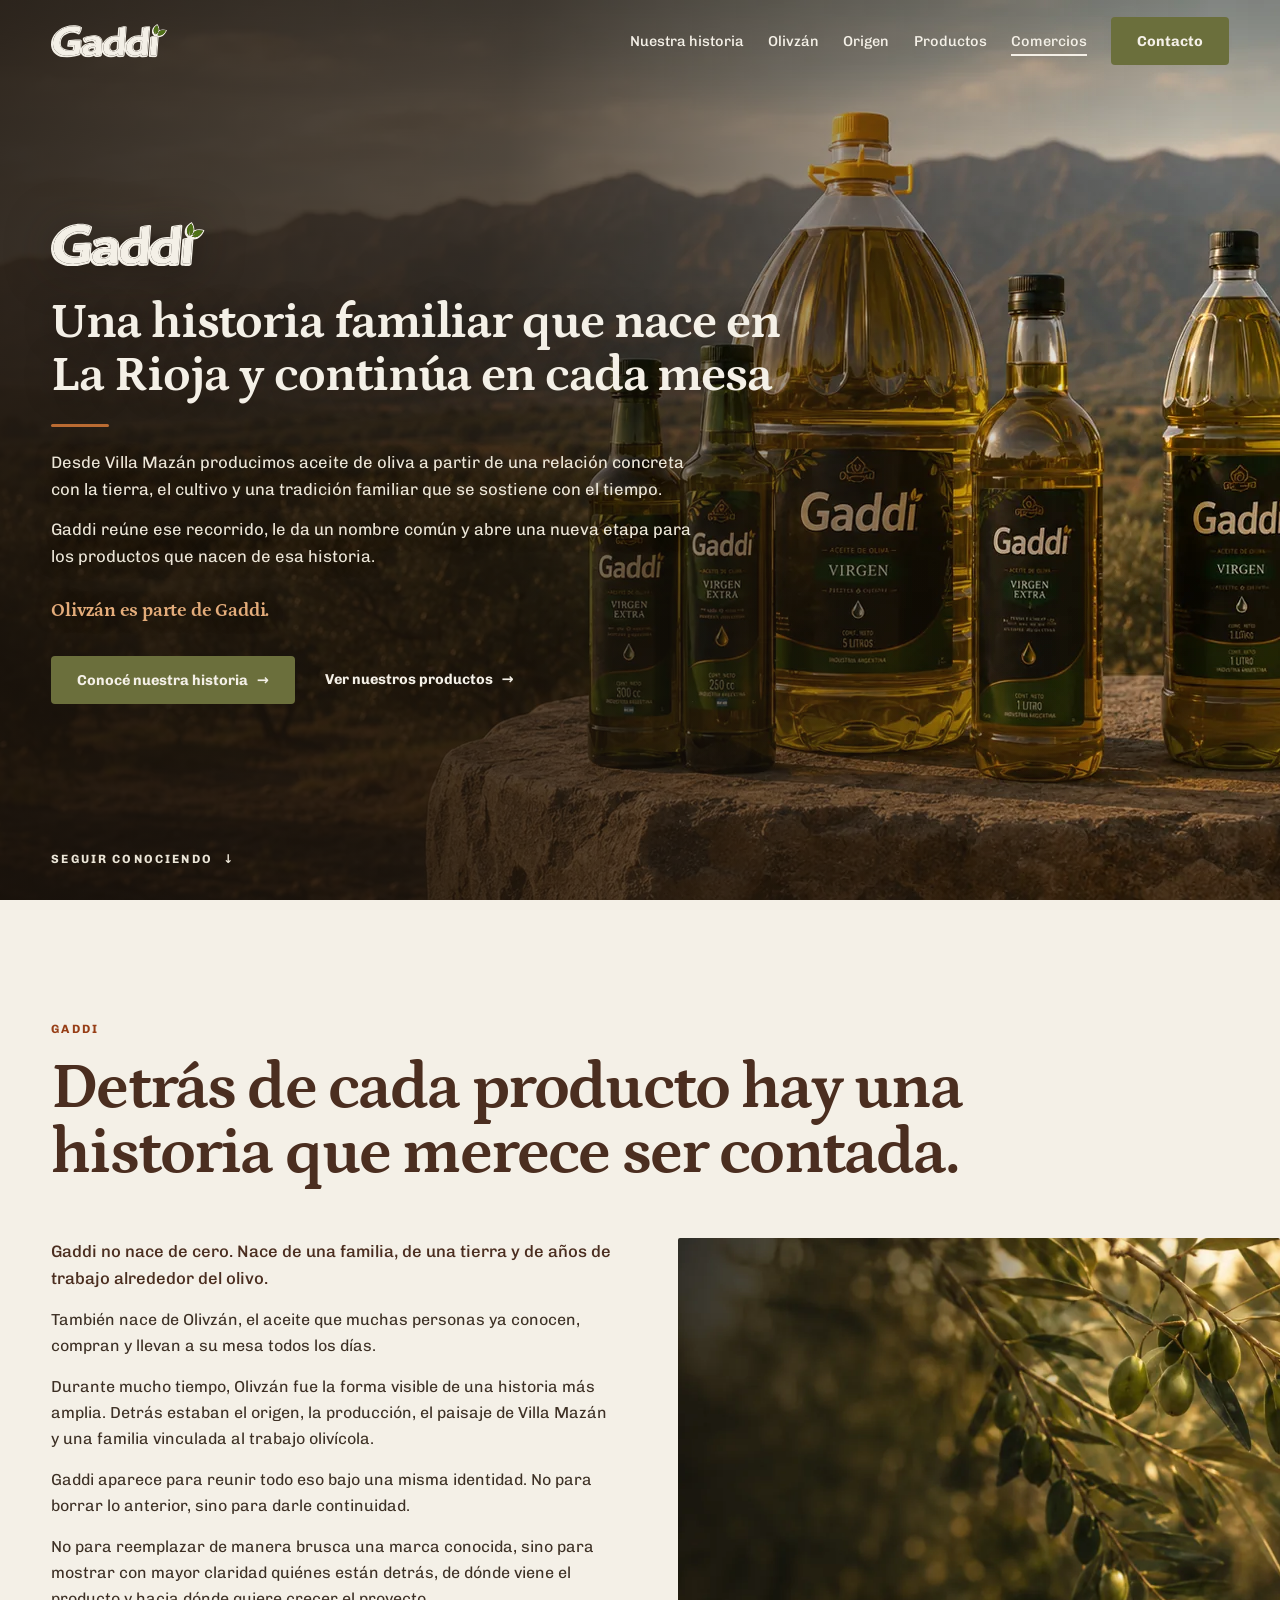
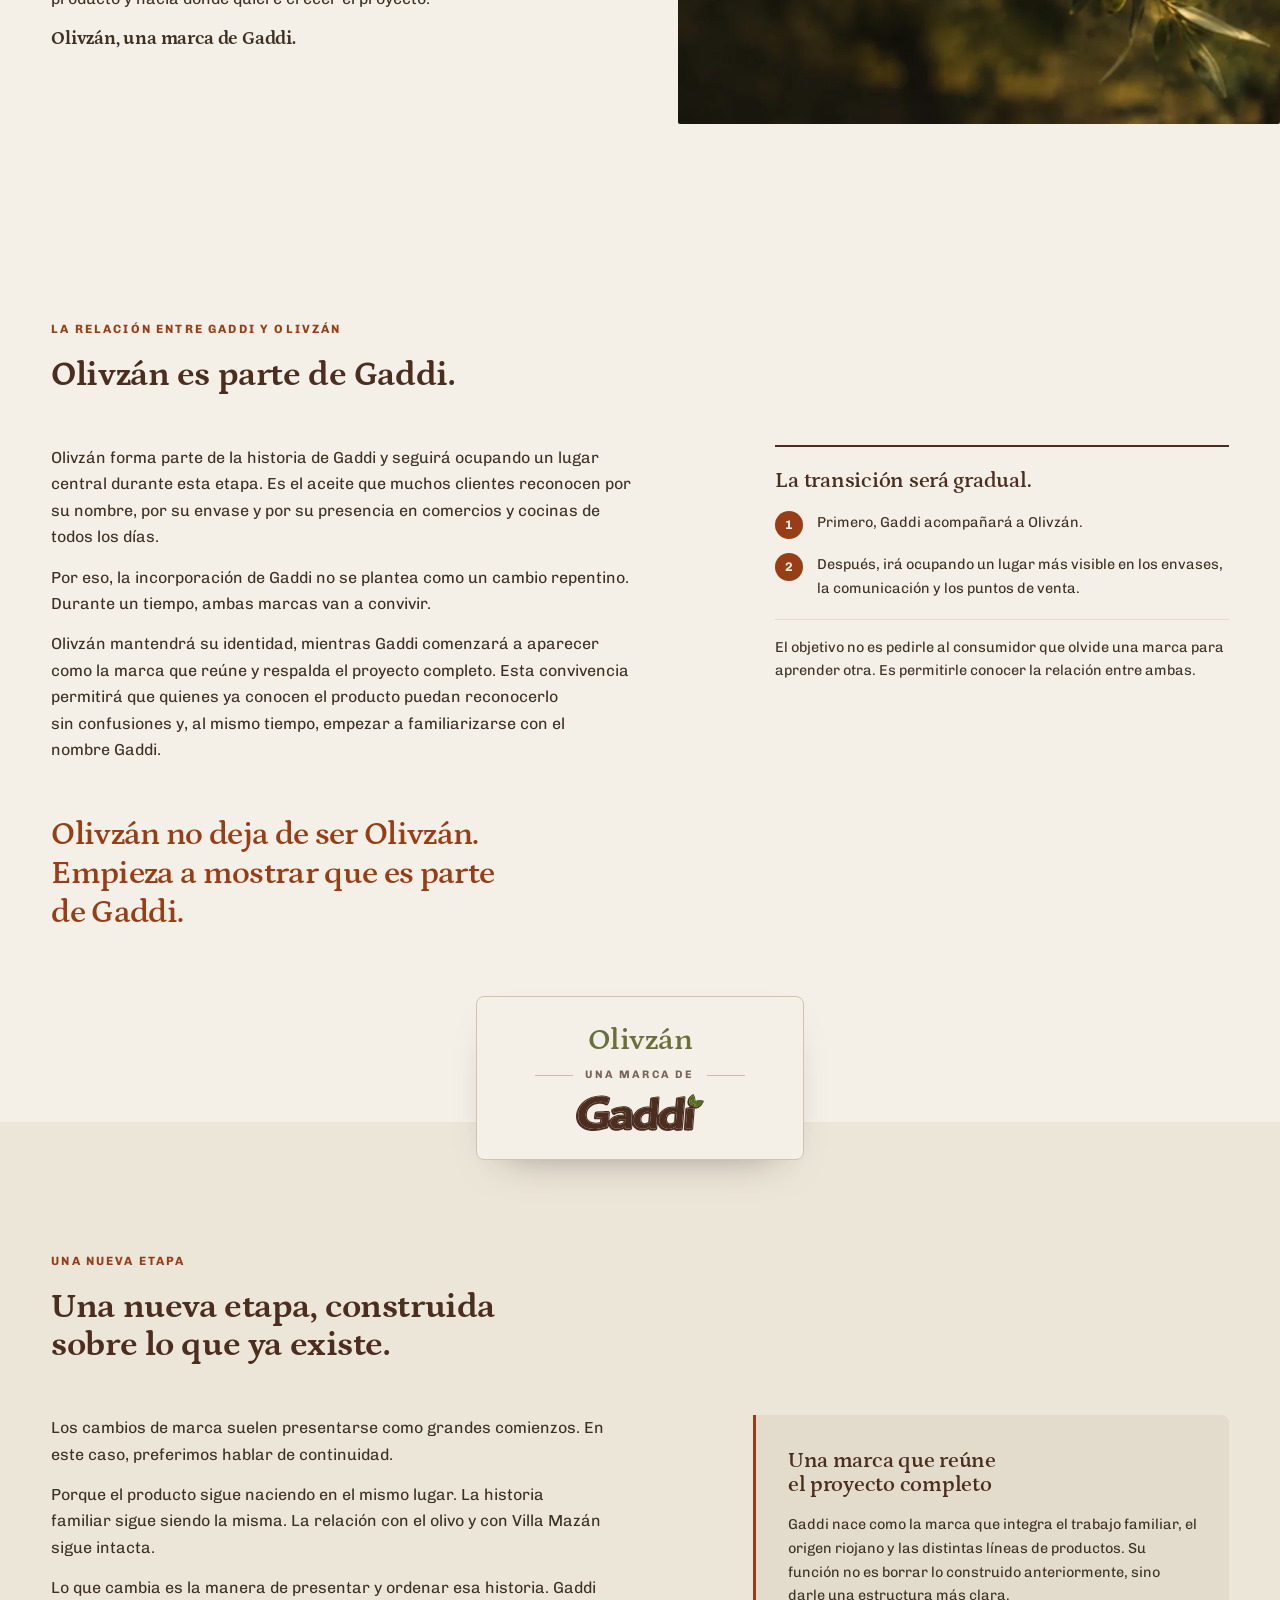
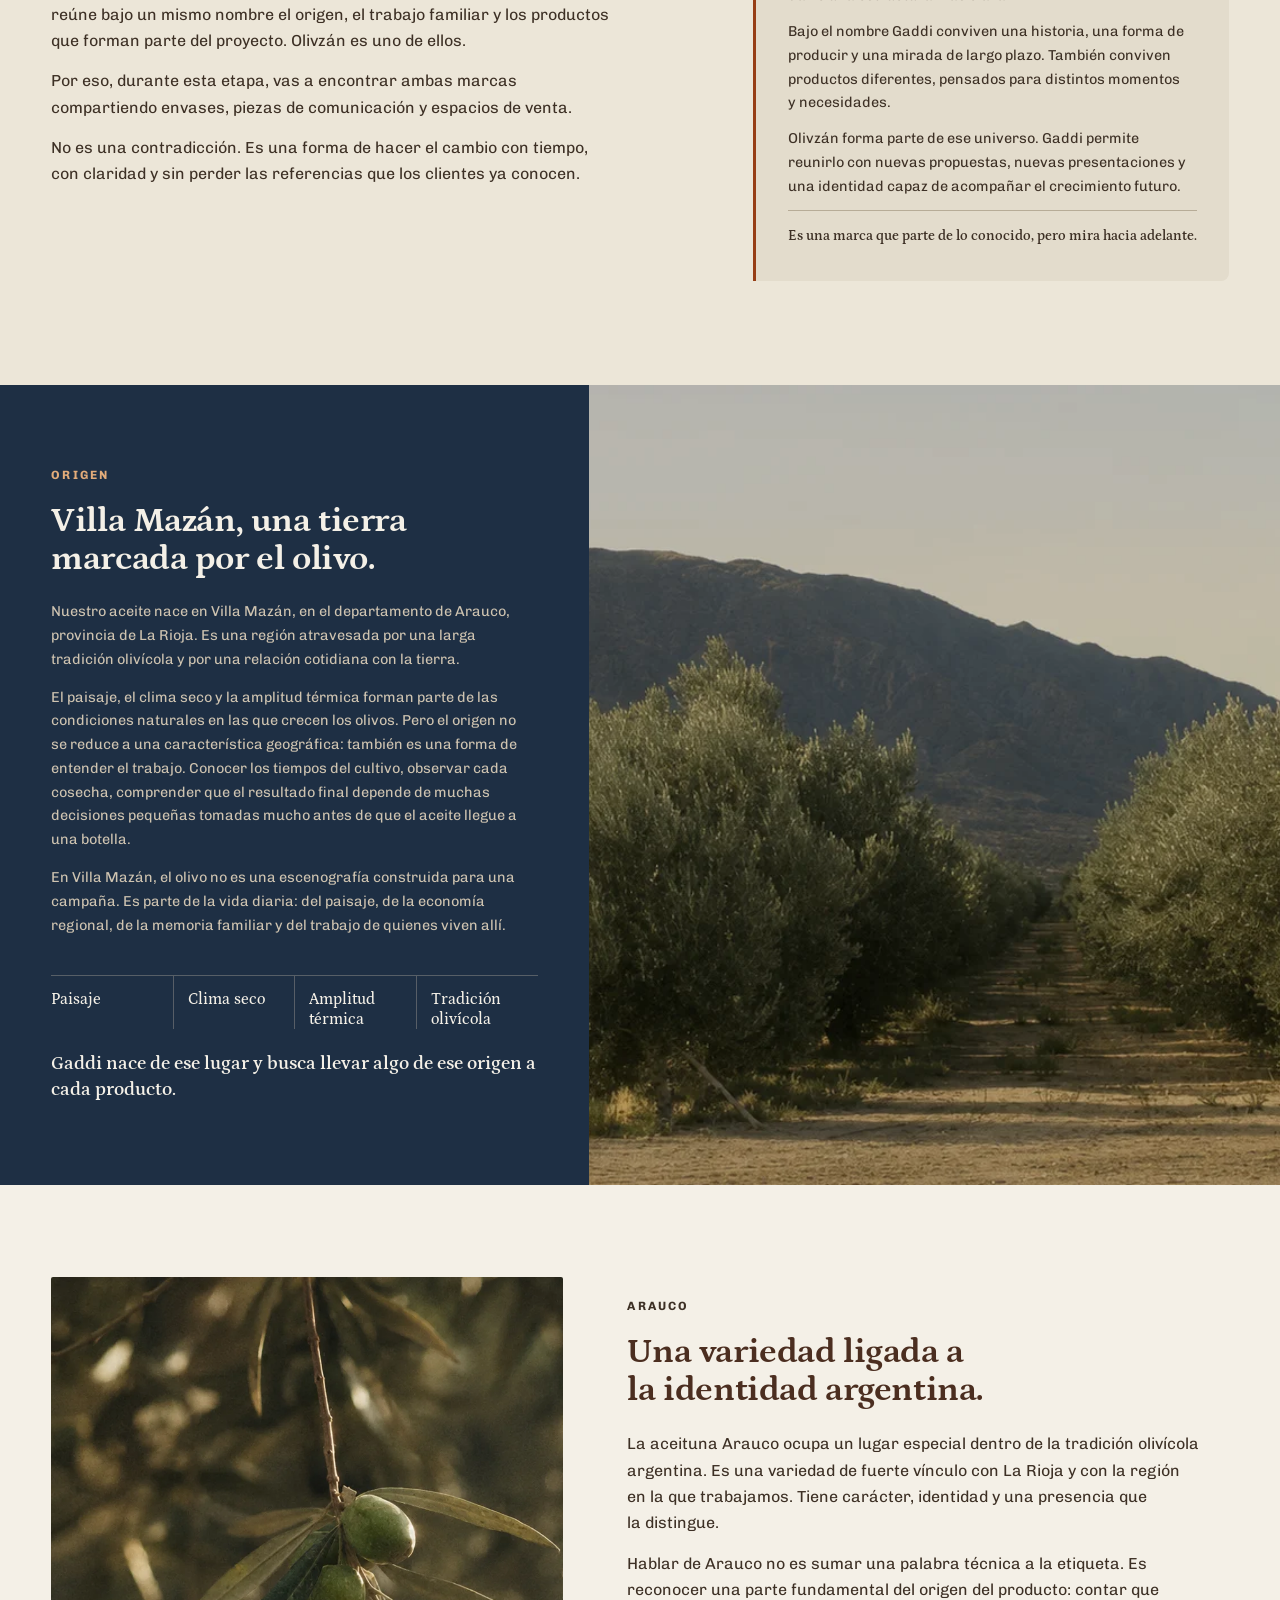
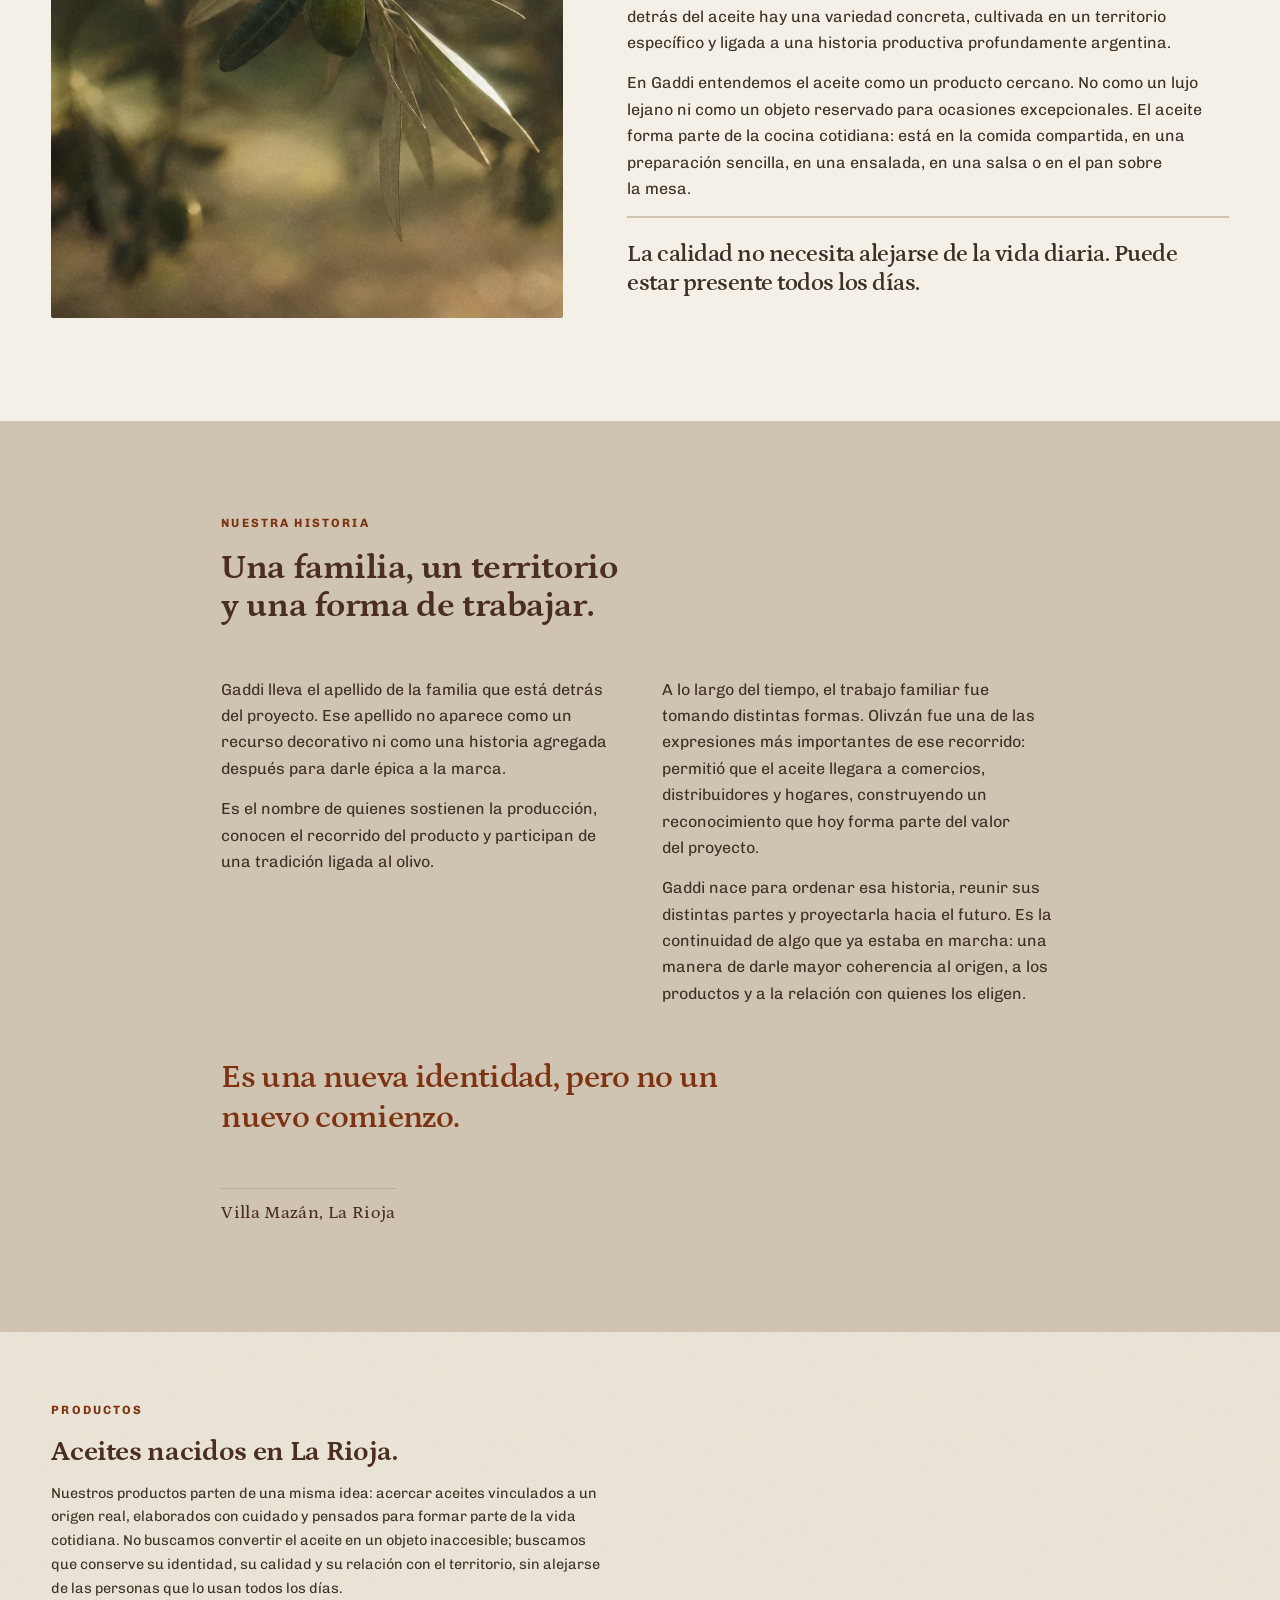
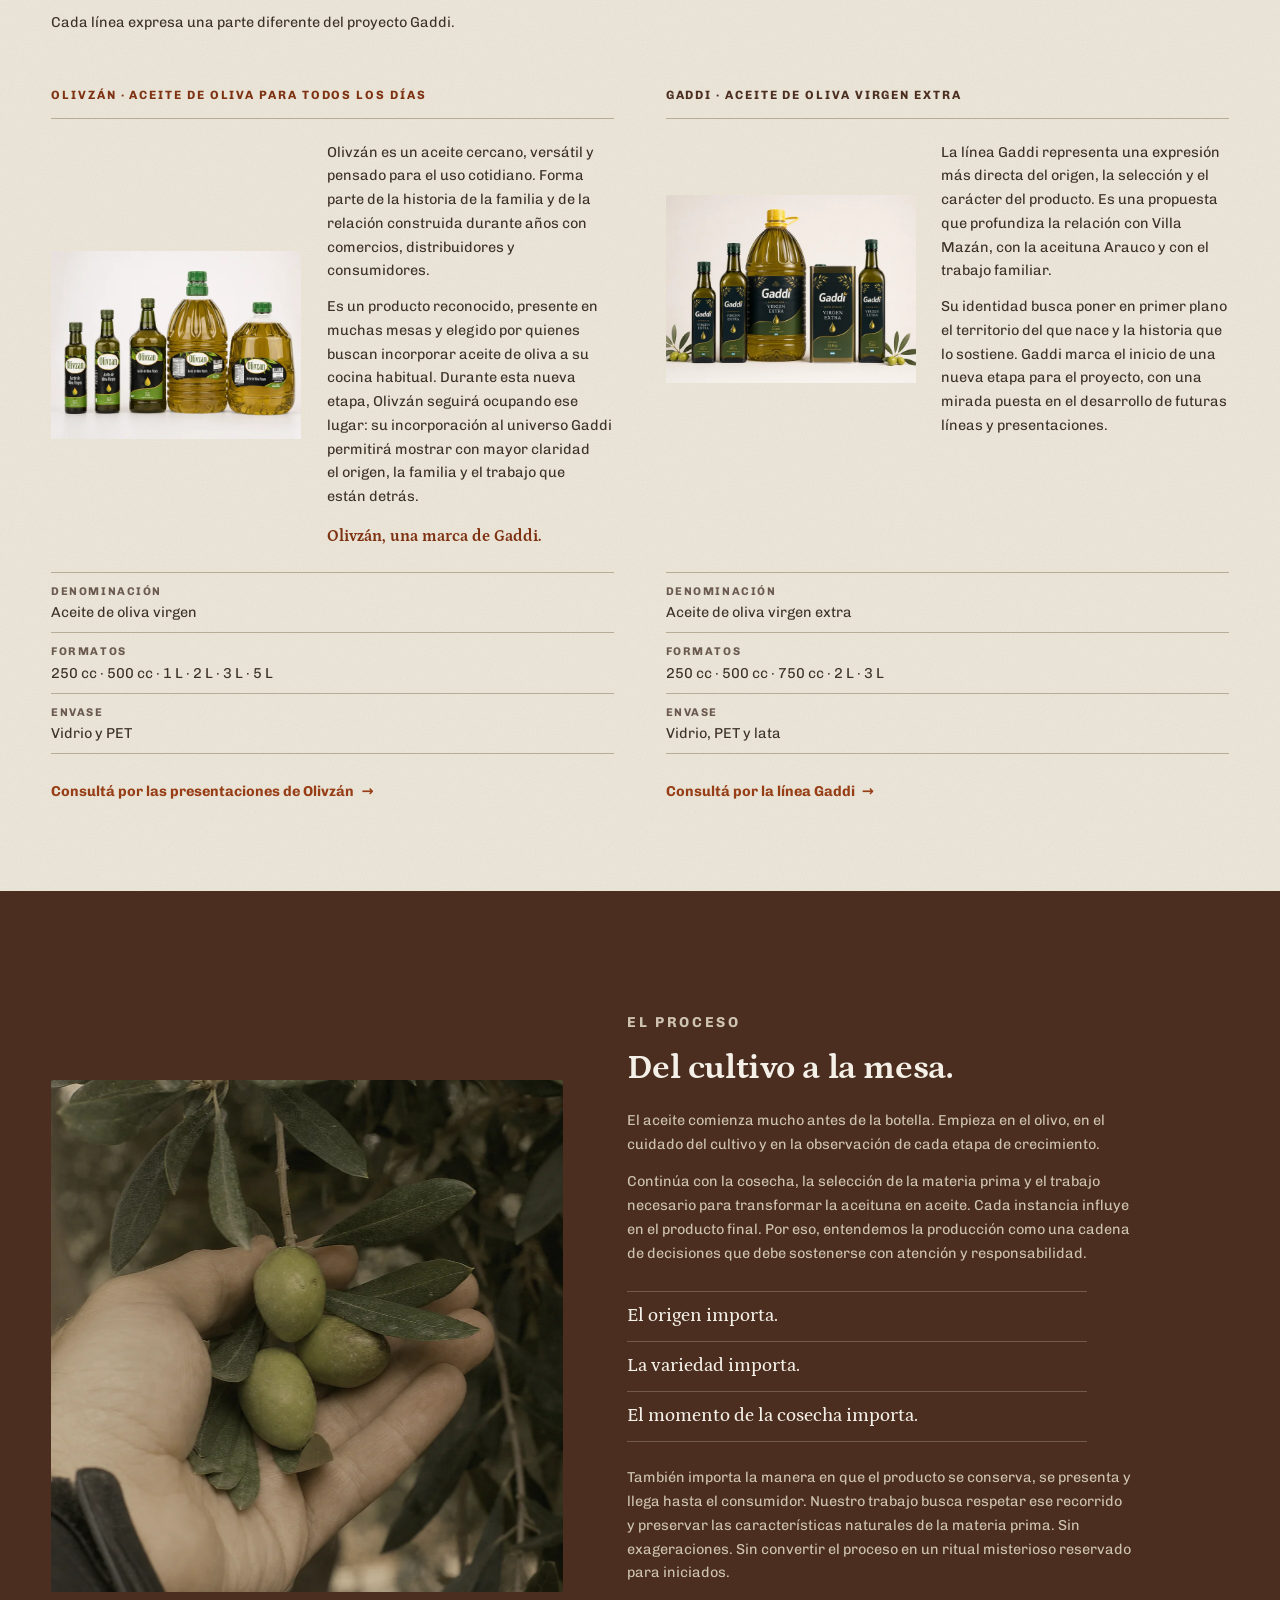
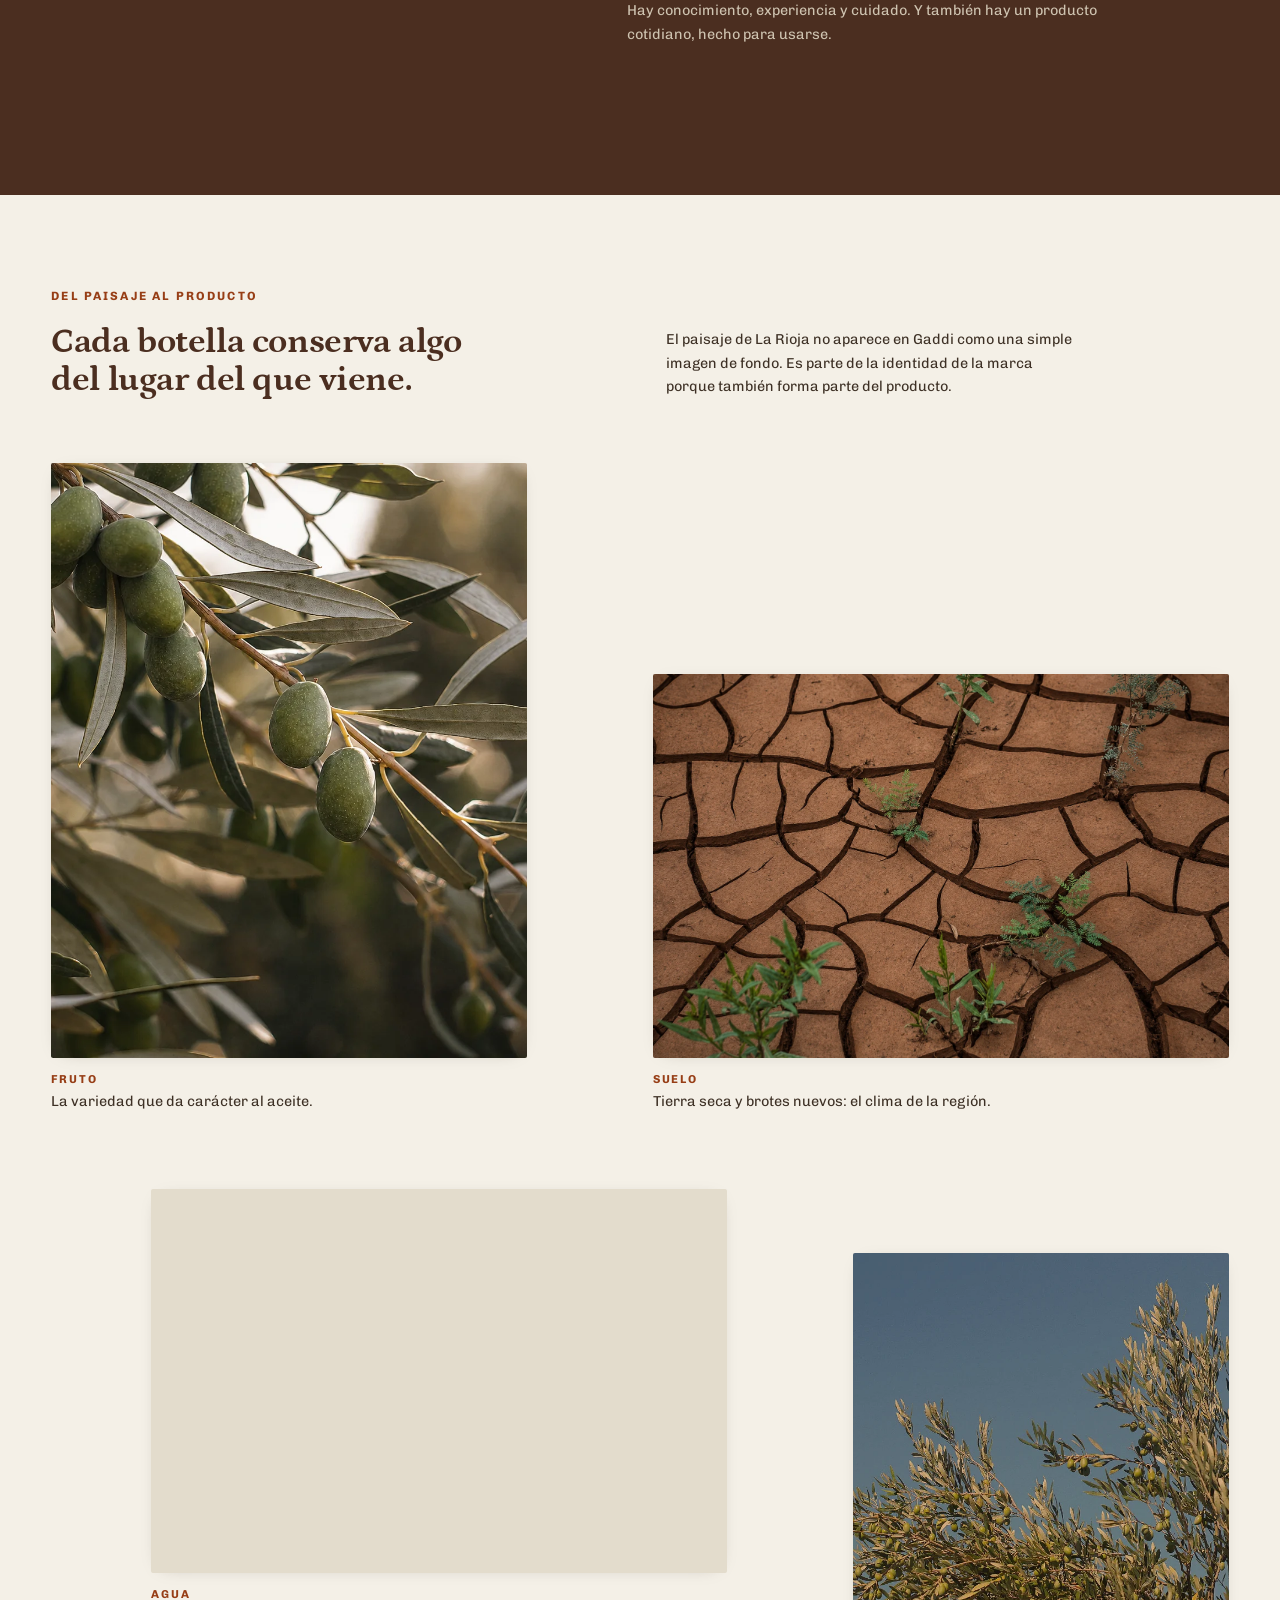
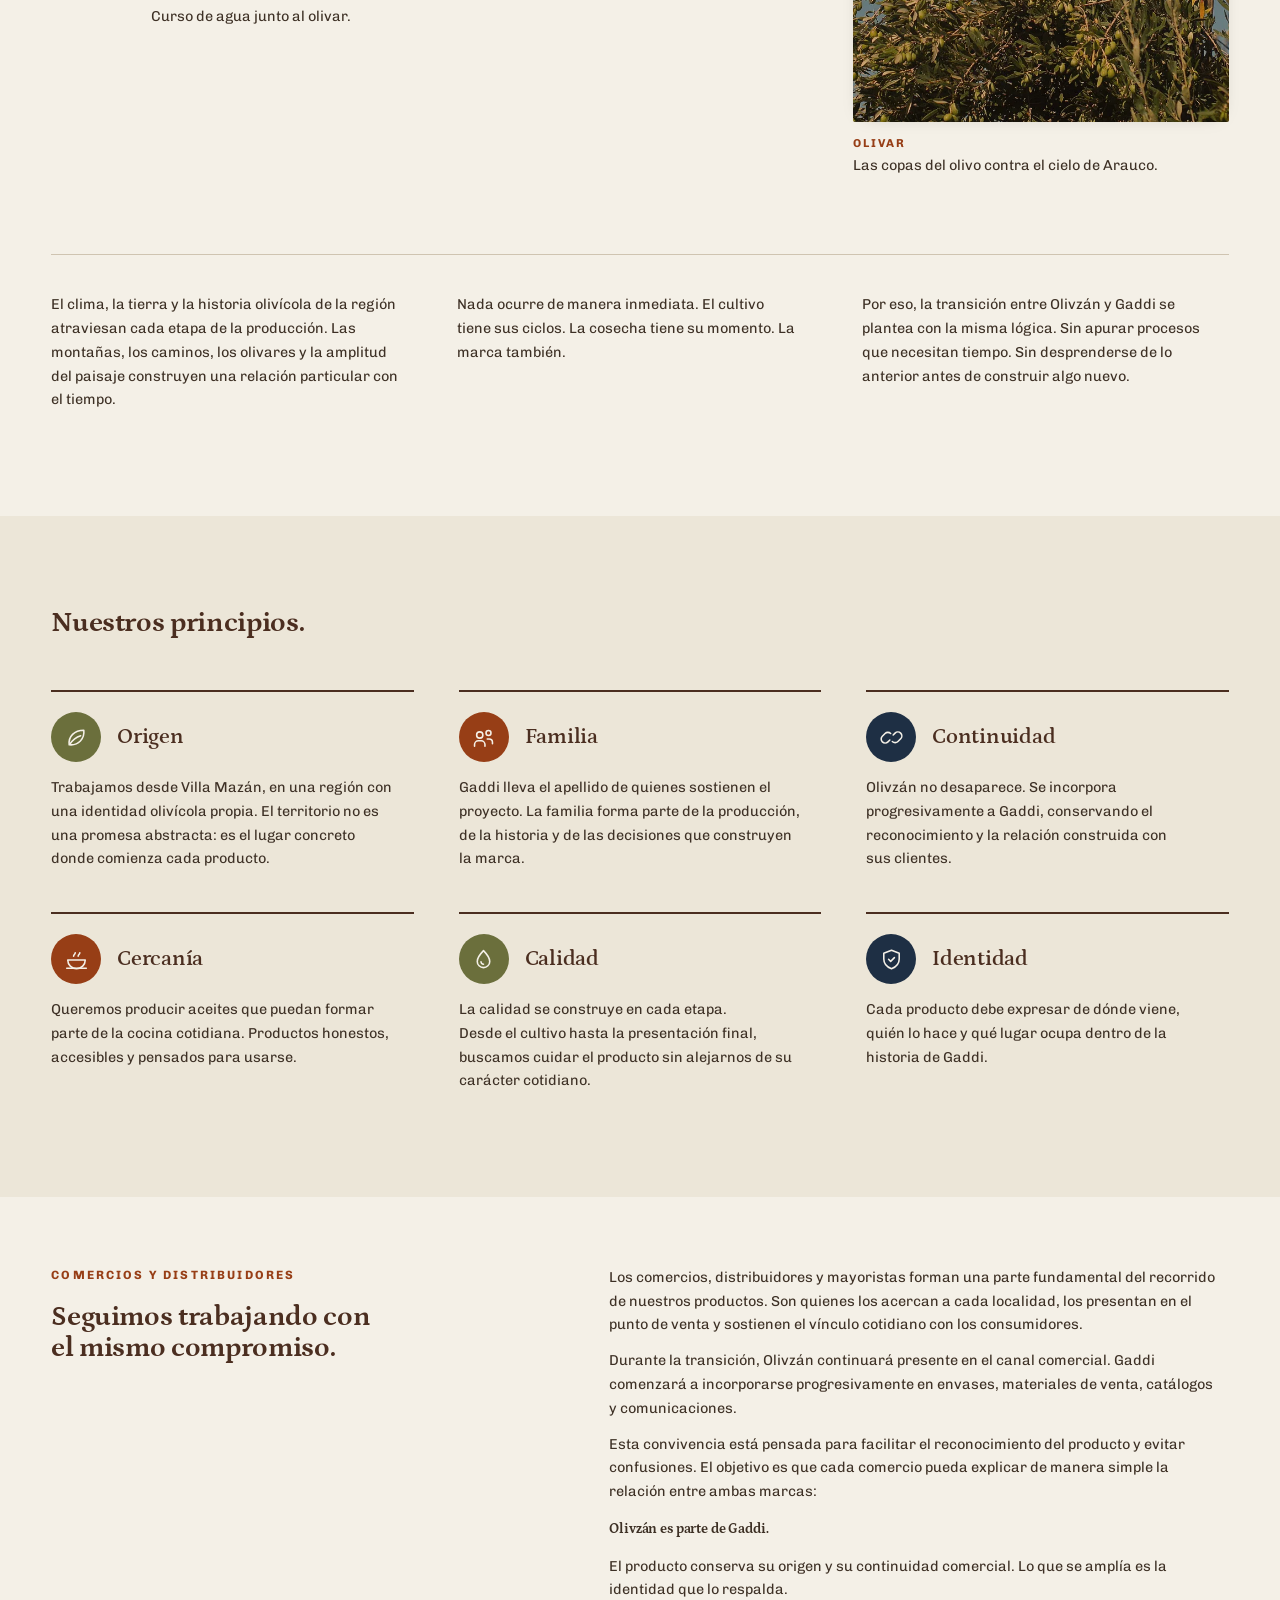
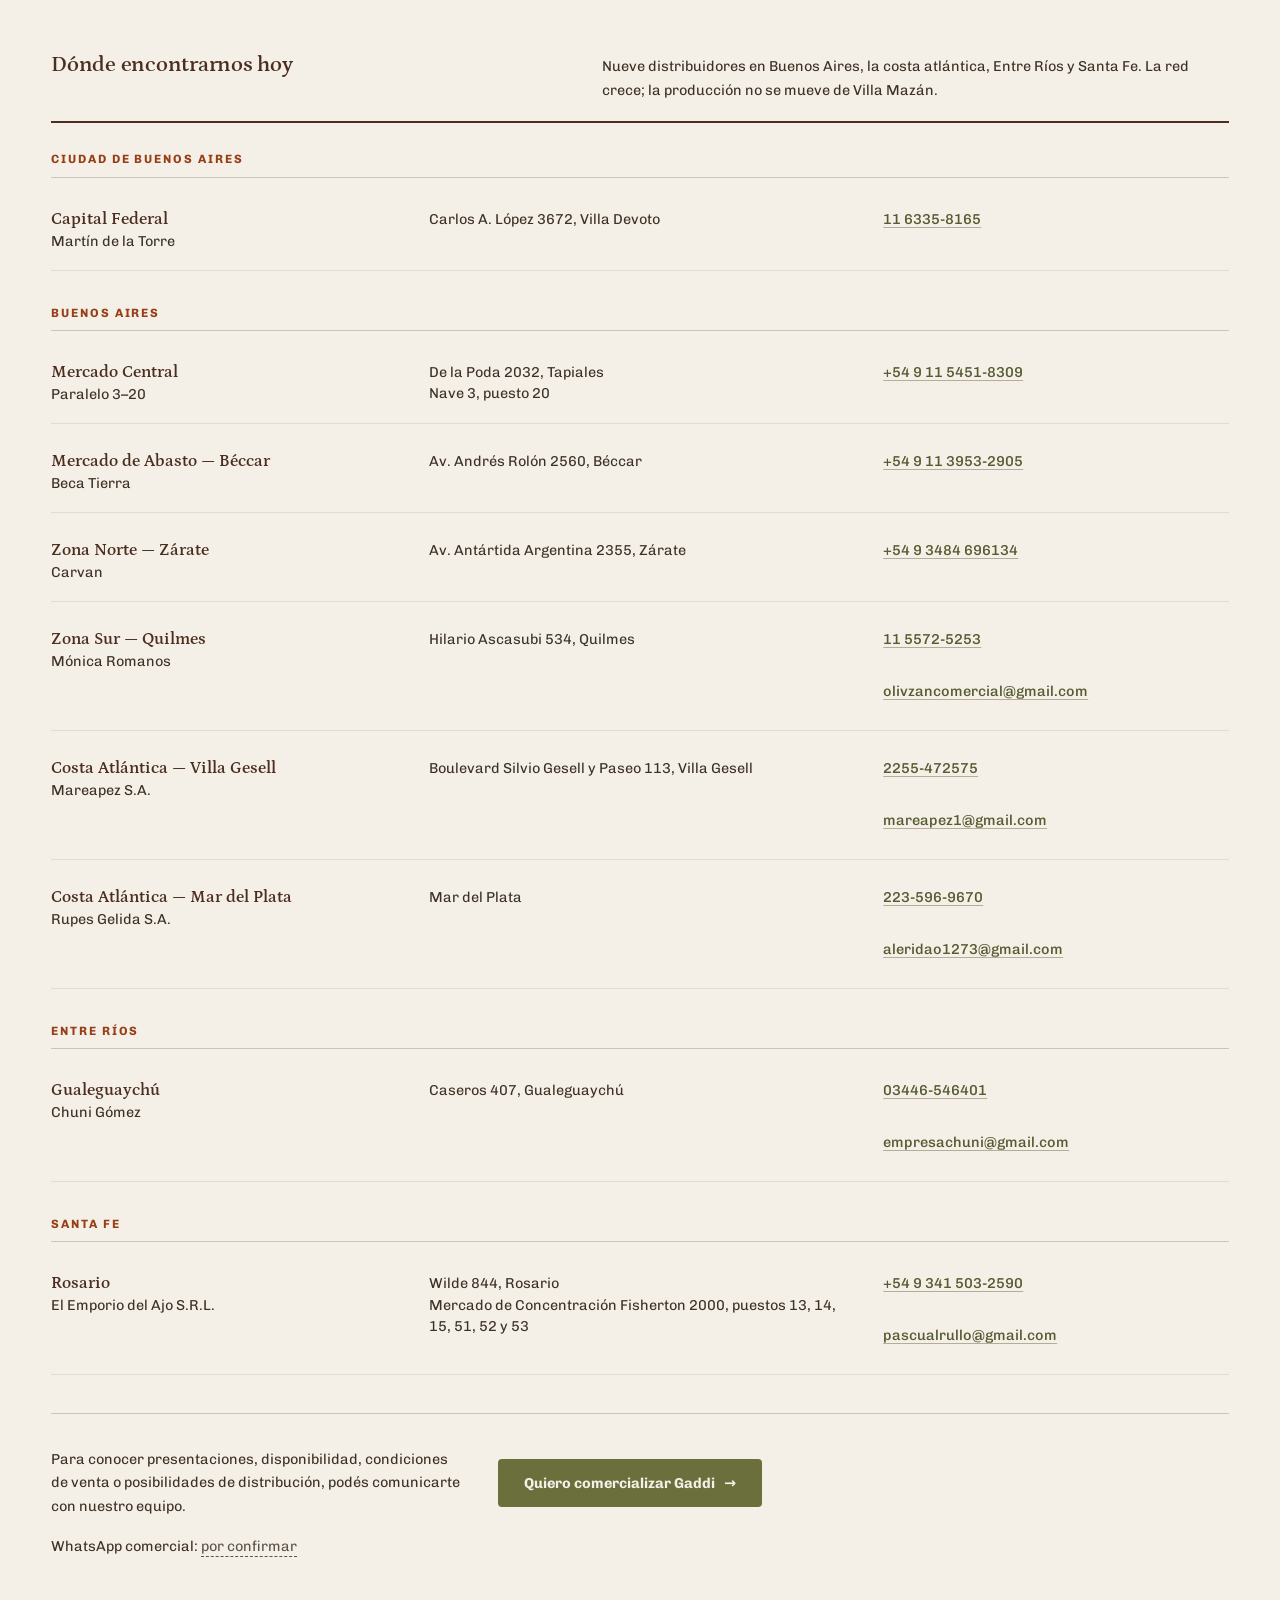
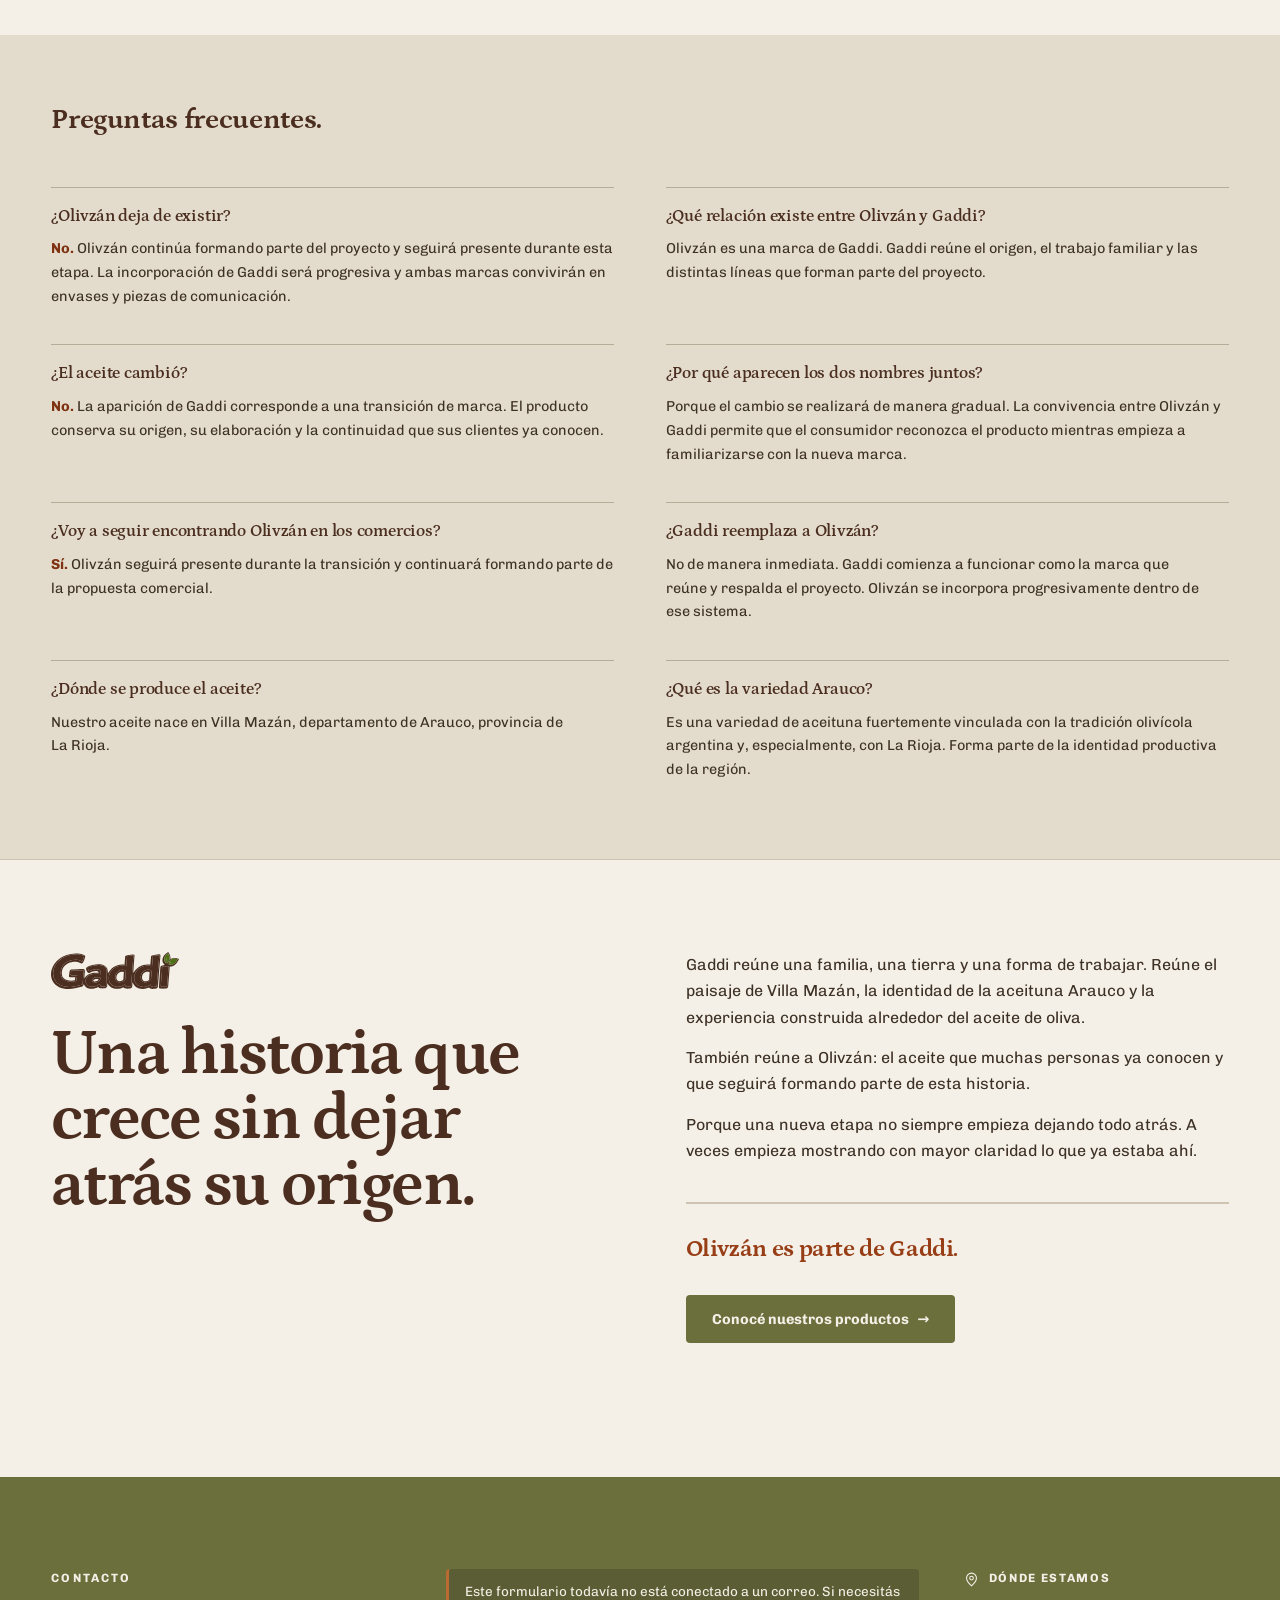
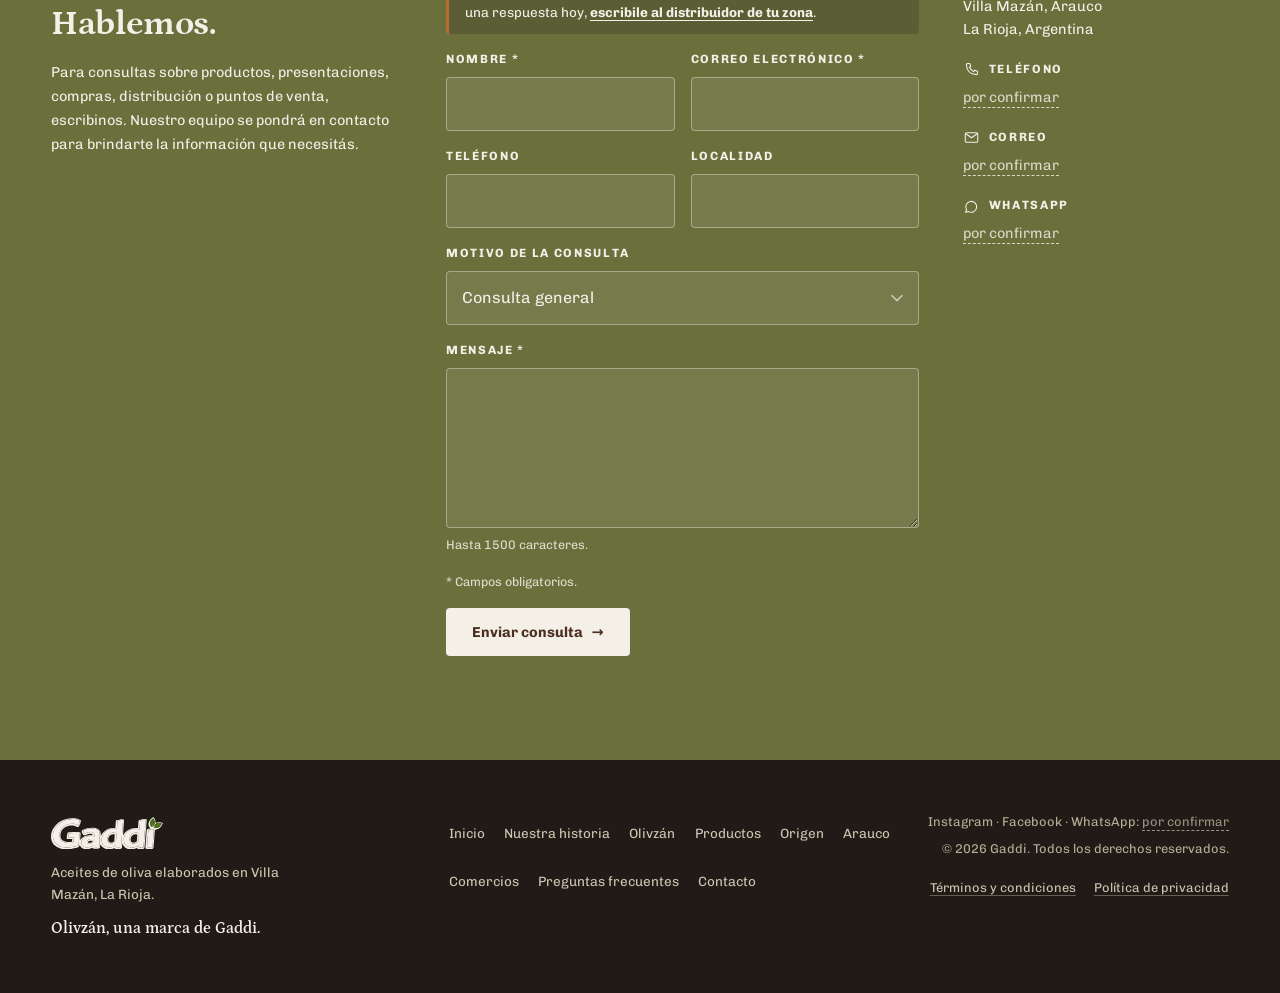
==== index.html @ 2b7d087c "Add files via upload" ====
<!DOCTYPE html>
<html lang="es">
<head>
  <meta charset="UTF-8">
  <meta name="viewport" content="width=device-width, initial-scale=1.0">
  <title>Gaddi — Aceite de oliva de Villa Mazán, La Rioja · Olivzán es parte de Gaddi</title>
  <meta name="description" content="Aceite de oliva de Villa Mazán, Arauco, La Rioja. Gaddi reúne el origen, el trabajo familiar y las líneas del proyecto. Olivzán es parte de Gaddi: ambas marcas conviven durante la transición.">
  <!-- VISTA PREVIA. Quitar esta línea el día que el sitio salga a producción. -->
  <meta name="robots" content="noindex, nofollow">
  <meta name="theme-color" content="#F4F0E7">

  <!-- Vista previa de enlace. La imagen va en JPEG, no en WebP: varios
       clientes de mensajería no renderizan WebP en el preview y la miniatura
       queda vacía. 1200x630 es el tamaño canónico de Open Graph.
       La ruta es relativa: cuando haya dominio definitivo conviene pasarla a
       absoluta (https://…/assets/og/gaddi_preview.jpg), porque varios
       scrapers no resuelven rutas relativas. -->
  <meta property="og:type" content="website">
  <meta property="og:title" content="Olivzán es parte de Gaddi.">
  <meta property="og:description" content="Una historia familiar que nace en La Rioja y continúa en cada mesa. Aceites de oliva de Villa Mazán, Arauco.">
  <meta property="og:image" content="assets/og/gaddi_preview.jpg">
  <meta property="og:image:width" content="1200">
  <meta property="og:image:height" content="630">
  <meta name="twitter:card" content="summary_large_image">

  <!-- Petrona (titulares) + Chivo (texto/UI). Sin ejes italic: el énfasis va por peso, color o tracking. -->
  <link rel="preconnect" href="https://fonts.googleapis.com">
  <link rel="preconnect" href="https://fonts.gstatic.com" crossorigin>
  <link href="https://fonts.googleapis.com/css2?family=Petrona:wght@500;600;700&family=Chivo:wght@400;500;700&display=swap" rel="stylesheet">

  <link rel="preload" as="image" href="assets/photos/hero_botellas_gaddi-1600.webp"
        imagesrcset="assets/photos/hero_botellas_gaddi-1600.webp 1600w, assets/photos/hero_botellas_gaddi-2400.webp 2400w"
        imagesizes="100vw" fetchpriority="high">
  <!-- Baldosa de marca. El logotipo suelto se dibuja hueco sobre fondo claro,
       o sea invisible en una pestana clara, que es la de por defecto. -->
  <link rel="icon" href="assets/brand/gaddi_favicon.svg" type="image/svg+xml">
  <link rel="stylesheet" href="styles.css">
</head>
<body id="top">
  <a class="skip-link" href="#contenido">Saltar al contenido</a>

  <!-- Logotipo original como sprite. La geometría es la del SVG oficial, sin
       tocar; sólo el wordmark toma `currentColor` para poder ir crema sobre
       fondo oscuro y marrón sobre marfil. El archivo original, servido como
       <img>, se dibuja hueco sobre fondo claro: sólo sobrevive el contorno. -->
  <svg class="sprite" aria-hidden="true" focusable="false" width="0" height="0"><symbol id="gaddi-mark" viewBox="0 0 1382.7 399.55">
<path fill="none" d="M714.87,242.9c-9.11,15.84-13.29,42.4-1.19,58.53,16.58,22.09,51.87,16.71,68.01-3.15l5.27-81.79c-28.42-11.05-56.81-.14-72.09,26.41Z"/>
  <path fill="none" d="M455.81,311.67c3.64,14.7,56.29,6.91,58.33-16.61-14.78-6.78-62.23.89-58.33,16.61Z"/>
  <path fill="none" d="M1003.71,227.99c-17.15,14.6-22.82,35.68-19.66,58.87,1.82,13.36,8.94,23.81,23.28,27.9,18.52,5.29,38.74-1.19,52.65-15.37l5.29-81.18c-20.67-9.89-44.9-4.4-61.56,9.78Z"/>
  <path fill="currentColor" d="M1166.43,25.6c-25.33,1.78-49.79,6.14-74.22,11.45-9.64,2.09-11.4,9.36-12.07,17.46l-6.86,83.39c-74.7-13.25-145.76,23.96-184.46,89.16l5.91-91.16,7.51-102.08c-9.53-17.31-69.01.9-87.93,3.52-4.11,2.41-13.02,5.92-13.34,10.29l-6.63,90.41c-74.36-13.3-147,30.82-179.82,95.17l-1.58-29.85c-2.66-50.22-57.52-70.39-99.54-69.82-43.1.59-84.57,10.51-123.99,27.3-9.74,4.15-12.51,15.17-9.99,24.39,4.56,16.63,18.99,49.98,40.58,39.09,25.63-12.93,53.37-24.74,82.28-15.05,7.16,2.4,12.43,8.52,12.23,16.46-62-6.39-120.08,6.24-154.79,60.52l6.4-81.05c.82-10.34-6.11-20.3-17.39-20.53-19.54-.4-38.88.32-58.64,1.37l-64.41,3.4c-7.67.4-21.3,3.76-23.35,12.69-4.43,19.28-6.55,38.59-8.45,58.17-.68,7.02,8.56,12.25,14.67,12.31l53.89.57-4.24,33.32c-44.06,5.84-94.36,5.71-125.89-28.58-22.3-24.25-18.21-76.82-1.25-107.23,26.1-46.82,88.34-69.37,140.75-65.29,18.4,1.43,33.23,8.33,48.72,17.34,6.19,3.6,20.18-.02,23.92-6.38,13.53-23.01,22.26-47.36,25.99-74.41-17.54-13.01-37.51-19.27-58.99-22.71-48.06-7.7-96.31-2.28-142.51,12.64-54.62,17.65-100.1,51.01-132.88,97.57C7.2,170.47-5.4,217.95,2.15,268.06c5.04,33.44,20.02,63.13,46.34,85.34,24.27,20.48,53.55,34.44,85.07,40.7,67.44,13.4,130.53-.02,195.72-17.71,14.48-3.93,21.63-14.06,25.02-30.06,26.2,65.68,105.38,58.49,157.47,32.07,4.17,8.97,11.29,13.67,20.83,13.96,27.92.84,76.41,7.15,74.61-29.5-.42-8.46.16-16.68,1.61-25.43,15.03,26.04,34.86,45.29,63.1,54.2,37.19,11.73,76.62,7.51,110.87-10,4.42,18.81,58.48,14.5,70.58,13,34.82-4.34,21.79-44.53,28.2-68.89,12.14,31.37,31.57,53.17,61.75,64.77,29.6,11.38,62.72,11.94,93.03,1.54l23.83-8.18c7.39,21.25,59.64,14.01,74.82,10.15,14.64-3.73,19.02-13.73,20.17-27.7l27.36-330.73c.58-6.99-10.96-10.33-16.09-9.97ZM340.51,351.55c-40.59,13.68-81.87,21.93-124.75,25.43-26.14.75-50.47-.1-75.63-5.81-54.19-11.36-102.13-49.32-113.31-105.34C7.9,171.1,66.07,89.49,150.25,51c56.97-26.05,150.17-38.23,207.23-6.95-4.83,21.73-11.98,41.56-22.13,60.87-12.15-8.48-22.59-15.17-36.6-18.05-46.96-9.66-97.38-1.05-136.82,26.56-34.01,23.81-55.02,60.92-56.94,101.96-1.04,22.35,1.97,43.83,14.19,62.34,32.05,48.53,103.39,47.36,154.67,35.75l8.57-61.67-58.75,1.51c-2.05.05-6.42-1.65-7.87-2.67-1.74-1.23-2.15-5.97-2.29-8.88l5.39-40.11,136.17-5.8-14.56,155.7ZM602.76,218.76l-5.8,102.42c-.89,15.66-1.39,30.23-1.31,46.29-19.47,6.81-40.38,6.93-61.53,2.01l-5.39-22.94c-30.26,21.75-65.76,33.49-102.37,27.42-21.81-3.61-41.16-16.51-48.79-38.3-6.6-18.84-4.55-39.08,5.45-55.1,29.88-47.86,102.62-50.95,153.06-40.48,2.23-12.24,3.18-25.64-3.56-36.5-6.52-10.49-19.47-15.42-31.77-16.54-50.19-4.59-79.2,20.44-82.64,19.53-11.47-3.02-19.21-26.79-22.88-39.7,33.37-15.35,67.66-22.58,103.71-24.91,34.94-2.25,85.46,5.17,99.23,42.73,3.85,10.5,5.24,22.79,4.6,34.07ZM873.1,263.46l-8.32,107.68c-18.2,5.14-36.1,6.36-54.53,2.95-11.96-2.21-6.94-16.7-11.57-25.2-33.23,26.25-74.71,34.04-114.03,21.57-38.08-12.08-60.34-45.83-60.08-85.55.18-27.5,6.08-52.1,21.98-74.97,36.95-53.15,103.19-75.34,166.2-57.67l8.52-106.89,45.46-8.73,24.01-1.28-7.81,98.89-9.84,129.2ZM1150.22,268.15l-8.44,104.63c-9.85,3.93-58.58,8.44-60.81-2.57l-3.96-19.5c-33.86,21.94-65.36,32.18-106.4,22.91-42.4-9.58-71.22-45.79-71.83-89.07-.38-26.94,6.12-51.91,21.78-74.09,38.7-55.58,106.57-76.24,170.94-57.22l9.28-109.16c23.19-4.51,45.56-8.55,70.1-9.85l-20.64,233.92Z"/>
  <path fill="currentColor" d="M1291.47,74.37c-1.15-32.42-6.67-45.94-24.79-74.37-14.36,8.88-26.53,18.21-38.11,29.91-26.51,26.78-35.2,73.89-8.42,100.79,3.32,3.34,5.86,6.29,9.08,10.15l-26.29,4.34c-7.71,1.27-20.22,7-20.92,16.03l-3.66,47.47-12.63,166.27c-.75,9.93,4.76,18.6,15.79,19.82,19.14,2.12,39.45,1.43,60.23.49,11.44-.51,19.24-7.36,23.38-16.92l11.54-140.79,5.92-80.64c51.77,1.77,80.11-38.98,100.12-82.41-27.68-10.81-65.11-13.67-91.23-.14ZM1231.01,48.96c7.54-14.61,19.2-26.15,33.94-34.46,1.86,6.62,4.37,10.39,7.03,15.31,16.78,31.07,11.52,71.07-17.97,93.69l-1.48-61.69c-6.47,20.15-7.13,40.59-7.89,63.33-21.92-19.65-26.91-50.47-13.63-76.19ZM1254.69,364.41l-.52,6.95c-.43,5.85-54.39,3.42-60.91,3.13-2.02-.09-5.59-2.04-6.61-3.47-1.03-1.43-.86-5.59-.56-8.32l16.29-207.09c22.33-2.78,44.94-3.13,68.12-2.14l-15.81,210.94ZM1266.38,130.02l40.68-22.5-35.74,10.08c8.18-8.64,11.35-18.27,17.1-27.45,12.23-19.54,58.62-19,80.56-11.31-22.42,41.35-52.65,72.23-102.61,51.19Z"/>
  <path fill="currentColor" d="M213.51,241.76c.13,2.91.54,7.65,2.29,8.88,1.45,1.02,5.83,2.72,7.87,2.67l58.75-1.51-8.57,61.67c-51.27,11.61-122.61,12.78-154.67-35.75-12.22-18.5-15.23-39.99-14.19-62.34,1.92-41.03,22.93-78.15,56.94-101.96,39.43-27.6,89.86-36.22,136.82-26.56,14.01,2.88,24.45,9.58,36.6,18.05,10.15-19.31,17.3-39.15,22.13-60.87-57.06-31.28-150.26-19.1-207.23,6.95C66.07,89.49,7.9,171.1,26.82,265.83c11.18,56.03,59.12,93.98,113.31,105.34,25.15,5.71,49.49,6.56,75.63,5.81,42.89-3.5,84.16-11.74,124.75-25.43l14.56-155.7-136.17,5.8-5.39,40.11Z"/>
  <path fill="currentColor" d="M1091.48,153.24c-64.37-19.02-132.23,1.64-170.94,57.22-15.65,22.18-22.16,47.15-21.78,74.09.62,43.28,29.43,79.49,71.83,89.07,41.04,9.27,72.54-.96,106.4-22.91l3.96,19.5c2.23,11.01,50.96,6.49,60.81,2.57l8.44-104.63,20.64-233.92c-24.54,1.3-46.91,5.34-70.1,9.85l-9.28,109.16ZM1080.18,296.97c-13.75,17.9-31.96,28.86-55.37,30.62-19.95,1.51-40.09-6.7-49.01-24.8-8.2-16.63-7.19-36.3-2.9-54.01,7-28.9,29.05-48.33,57.21-55.5,20.52-5.22,40.85-2.45,57.17,11.35l-7.09,92.34Z"/>
  <path fill="currentColor" d="M866.74,36.64l-45.46,8.73-8.52,106.89c-63.01-17.67-129.25,4.52-166.2,57.67-15.9,22.87-21.8,47.47-21.98,74.97-.26,39.72,22,73.47,60.08,85.55,39.31,12.47,80.8,4.67,114.03-21.57,4.64,8.5-.39,22.98,11.57,25.2,18.43,3.41,36.32,2.19,54.53-2.95l8.32-107.68,9.84-129.2,7.81-98.89-24.01,1.28ZM802.83,293.97c-16.52,26.75-49.35,39.72-80.62,28.79-31.56-11.03-32.04-55.84-20.7-83.49,16.7-40.73,72.81-64.45,107.58-34.51l-6.26,89.2Z"/>
  <path fill="currentColor" d="M498.92,141.97c-36.06,2.33-70.35,9.56-103.71,24.91,3.67,12.91,11.42,36.68,22.88,39.7,3.44.91,32.45-24.12,82.64-19.53,12.3,1.12,25.25,6.05,31.77,16.54,6.75,10.86,5.8,24.26,3.56,36.5-50.43-10.47-123.18-7.37-153.06,40.48-10,16.01-12.04,36.26-5.45,55.1,7.63,21.79,26.98,34.69,48.79,38.3,36.62,6.07,72.12-5.67,102.37-27.42l5.39,22.94c21.15,4.92,42.06,4.79,61.53-2.01-.08-16.06.42-30.63,1.31-46.29l5.8-102.42c.64-11.28-.75-23.57-4.6-34.07-13.78-37.56-64.29-44.98-99.23-42.73ZM531.62,299.22c-15.61,30.59-75.53,42.93-86.42,14.85-2.99-7.72-.61-17.44,4.68-23.62,17.65-20.66,59.03-20.57,83.24-14.65l-1.49,23.43Z"/>
  <path fill="currentColor" d="M1202.38,155.61l-16.29,207.09c-.3,2.73-.47,6.89.56,8.32,1.03,1.43,4.59,3.38,6.61,3.47,6.52.28,60.48,2.72,60.91-3.13l.52-6.95,15.81-210.94c-23.18-.99-45.79-.64-68.12,2.14Z"/>
  <path fill="currentColor" d="M1030.11,193.29c-28.17,7.17-50.22,26.6-57.21,55.5-4.29,17.71-5.3,37.38,2.9,54.01,8.92,18.1,29.06,26.31,49.01,24.8,23.42-1.77,41.63-12.73,55.37-30.62l7.09-92.34c-16.32-13.8-36.65-16.57-57.17-11.35ZM1059.97,299.39c-13.91,14.18-34.13,20.66-52.65,15.37-14.34-4.09-21.46-14.54-23.28-27.9-3.15-23.19,2.51-44.28,19.66-58.87,16.66-14.18,40.9-19.67,61.56-9.78l-5.29,81.18Z"/>
  <path fill="currentColor" d="M701.51,239.27c-11.34,27.65-10.86,72.46,20.7,83.49,31.27,10.93,64.09-2.04,80.62-28.79l6.26-89.2c-34.77-29.95-90.88-6.22-107.58,34.51ZM781.69,298.28c-16.14,19.85-51.43,25.24-68.01,3.15-12.1-16.12-7.92-42.69,1.19-58.53,15.28-26.55,43.67-37.47,72.09-26.41l-5.27,81.79Z"/>
  <path fill="currentColor" d="M449.87,290.44c-5.28,6.18-7.67,15.9-4.68,23.62,10.89,28.08,70.81,15.75,86.42-14.85l1.49-23.43c-24.21-5.92-65.59-6-83.24,14.65ZM455.81,311.67c-3.9-15.72,43.56-23.39,58.33-16.61-2.05,23.52-54.69,31.31-58.33,16.61Z"/>
  <path fill="#4e7115" d="M1244.65,125.15c.75-22.74,1.41-43.18,7.89-63.33l1.48,61.69c29.48-22.62,34.75-62.62,17.97-93.69-2.66-4.93-5.18-8.69-7.03-15.31-14.75,8.31-26.4,19.85-33.94,34.46-13.28,25.72-8.29,56.54,13.63,76.19Z"/>
  <path fill="#4e7115" d="M1288.43,90.14c-5.75,9.18-8.92,18.81-17.1,27.45l35.74-10.08-40.68,22.5c49.96,21.05,80.19-9.84,102.61-51.19-21.94-7.69-68.33-8.23-80.56,11.31Z"/>
</symbol></svg>

  <!-- ================================ HEADER ================================ -->
  <header class="site-header" data-header>
    <div class="site-header__inner">
      <a class="brand" href="#top" aria-label="Gaddi — Inicio">
        <svg class="brand__mark" viewBox="0 0 1382.7 399.55" role="img" aria-label="Gaddi"><use href="#gaddi-mark"></use></svg>
      </a>

      <nav class="nav" aria-label="Principal">
        <button class="nav__toggle" type="button" aria-expanded="false" aria-controls="nav-menu" data-nav-toggle>
          <span data-nav-toggle-text>Menú</span>
          <span class="nav__toggle-bars" aria-hidden="true"><span></span><span></span></span>
        </button>

        <div class="nav__panel" id="nav-menu" data-nav-menu>
          <!-- Los siete destinos del copy menos dos: "Inicio" ya es el logotipo
               y "Contacto" ya es el botón, con otra jerarquía visual. Los cinco
               que quedan apuntan a secciones reales, no a un <li> dentro de otra. -->
          <ul class="nav__list" data-nav-list>
            <li><a href="#historia">Nuestra historia</a></li>
            <li><a href="#olivzan">Olivzán</a></li>
            <li><a href="#origen">Origen</a></li>
            <li><a href="#productos">Productos</a></li>
            <li><a href="#comercios">Comercios</a></li>
          </ul>
          <a class="btn btn--primary nav__cta-mobile" href="#contacto">Contacto</a>
        </div>
      </nav>

      <a class="btn btn--primary nav__cta" href="#contacto">Contacto</a>
    </div>
  </header>

  <main id="contenido">

    <!-- ================================= HERO ================================= -->
    <section class="hero" aria-labelledby="hero-title">
      <img class="hero__photo"
           src="assets/photos/hero_botellas_gaddi-1600.webp"
           srcset="assets/photos/hero_botellas_gaddi-1600.webp 1600w,
                   assets/photos/hero_botellas_gaddi-2400.webp 2400w"
           sizes="100vw"
           alt="Botellas y bidones de aceite de oliva Gaddi sobre una piedra, con el olivar y la sierra de Villa Mazán al fondo"
           fetchpriority="high" decoding="async">
      <span class="hero__overlay" aria-hidden="true"></span>

      <div class="container hero__inner">
        <div class="hero__text">
          <!-- El titular aprobado no nombra a Gaddi. La marca entra acá, sobre
               el h1, para que el hero conserve protagonismo de marca sin tocarle
               una palabra al texto. -->
          <p class="hero__brand">
            <svg class="hero__brand-mark" viewBox="0 0 1382.7 399.55" role="img" aria-label="Gaddi"><use href="#gaddi-mark"></use></svg>
          </p>
          <h1 class="hero__title" id="hero-title">Una historia familiar que nace en La Rioja y continúa en cada mesa</h1>
          <span class="rule" aria-hidden="true"></span>
          <p class="hero__lead">Desde Villa Mazán producimos aceite de oliva a partir de una relación concreta con la tierra, el cultivo y una tradición familiar que se sostiene con el tiempo.</p>
          <p class="hero__lead">Gaddi reúne ese recorrido, le da un nombre común y abre una nueva etapa para los productos que nacen de esa historia.</p>
          <p class="hero__claim">Olivzán es parte de Gaddi.</p>
          <div class="hero__actions">
            <a class="btn btn--primary" href="#historia">Conocé nuestra historia <span class="arrow" aria-hidden="true">→</span></a>
            <a class="btn btn--ghost" href="#productos">Ver nuestros productos <span class="arrow" aria-hidden="true">→</span></a>
          </div>
        </div>
      </div>

      <a class="hero__scroll" href="#apertura">Seguir conociendo <span aria-hidden="true">↓</span></a>
    </section>

    <!-- ================================ APERTURA ================================ -->
    <section class="opening" id="apertura" aria-labelledby="opening-title">
      <!-- El titular sale de la columna y toma el ancho del container: a 100 px
           no entra en 525 px, y encerrado ahí no sería un momento de display
           sino un titular grande apretado. -->
      <header class="container opening__head reveal">
        <p class="overline">Gaddi</p>
        <h2 class="section-title section-title--display" id="opening-title">Detrás de cada producto hay una historia que merece ser contada.</h2>
      </header>

      <div class="container opening__inner">
        <div class="opening__text reveal">
          <p class="lead-body">Gaddi no nace de cero. Nace de una familia, de una tierra y de años de trabajo alrededor del olivo.</p>
          <p>También nace de Olivzán, el aceite que muchas personas ya conocen, compran y llevan a su mesa todos los días.</p>
          <p>Durante mucho tiempo, Olivzán fue la forma visible de una historia más amplia. Detrás estaban el origen, la producción, el paisaje de Villa Mazán y una familia vinculada al trabajo olivícola.</p>
          <p>Gaddi aparece para reunir todo eso bajo una misma identidad. No para borrar lo anterior, sino para darle continuidad.</p>
          <p>No para reemplazar de manera brusca una marca conocida, sino para mostrar con mayor claridad quiénes están detrás, de dónde viene el producto y hacia dónde quiere crecer el proyecto.</p>
          <p class="claim">Olivzán, una marca de Gaddi.</p>
        </div>

        <figure class="opening__media reveal">
          <img src="assets/photos/transicion_rama-1100.webp"
               alt="Rama de olivo con aceitunas Arauco a contraluz, junto al curso de agua del olivar"
               width="1100" height="733" loading="lazy" decoding="async">
        </figure>
      </div>
    </section>

    <!-- ====================== LA RELACIÓN ENTRE GADDI Y OLIVZÁN ====================== -->
    <section class="relation" id="olivzan" aria-labelledby="relation-title">
      <div class="container">
        <header class="section-head reveal">
          <p class="overline">La relación entre Gaddi y Olivzán</p>
          <h2 class="section-title" id="relation-title">Olivzán es parte de Gaddi.</h2>
        </header>

        <div class="relation__inner">
          <div class="relation__text reveal">
            <p>Olivzán forma parte de la historia de Gaddi y seguirá ocupando un lugar central durante esta etapa. Es el aceite que muchos clientes reconocen por su nombre, por su envase y por su presencia en comercios y cocinas de todos los días.</p>
            <p>Por eso, la incorporación de Gaddi no se plantea como un cambio repentino. Durante un tiempo, ambas marcas van a convivir.</p>
            <p>Olivzán mantendrá su identidad, mientras Gaddi comenzará a aparecer como la marca que reúne y respalda el proyecto completo. Esta convivencia permitirá que quienes ya conocen el producto puedan reconocerlo sin confusiones y, al mismo tiempo, empezar a familiarizarse con el nombre Gaddi.</p>
          </div>

          <div class="relation__aside reveal">
            <h3 class="relation__aside-title">La transición será gradual.</h3>
            <ol class="steps">
              <li><span class="steps__n" aria-hidden="true">1</span>Primero, Gaddi acompañará a Olivzán.</li>
              <li><span class="steps__n" aria-hidden="true">2</span>Después, irá ocupando un lugar más visible en los envases, la comunicación y los puntos de venta.</li>
            </ol>
            <p class="relation__aside-note">El objetivo no es pedirle al consumidor que olvide una marca para aprender otra. Es permitirle conocer la relación entre ambas.</p>
          </div>
        </div>

        <p class="pullquote reveal">Olivzán no deja de ser Olivzán. Empieza a mostrar que es parte de Gaddi.</p>
      </div>

      <!-- Lockup de respaldo, montado sobre el límite de sección como la píldora
           de la referencia. NO es un relevo: no hay flecha ni "de X a Y", porque
           el copy dice exactamente lo contrario — Gaddi contiene a Olivzán, no
           lo sustituye. Olivzán arriba, Gaddi debajo como marca que respalda.
           ASSET GAP: no hay vectorial de Olivzán; va como texto en Petrona. -->
      <div class="endorse" role="img" aria-label="Olivzán, una marca de Gaddi">
        <span class="endorse__olivzan">Olivzán</span>
        <span class="endorse__nexo">una marca de</span>
        <svg class="endorse__gaddi" viewBox="0 0 1382.7 399.55" aria-hidden="true"><use href="#gaddi-mark"></use></svg>
      </div>
    </section>

    <!-- ========================== MENSAJE DE TRANSICIÓN ========================== -->
    <section class="message" aria-labelledby="message-title">
      <div class="container">
        <header class="section-head reveal">
          <p class="overline">Una nueva etapa</p>
          <h2 class="section-title" id="message-title">Una nueva etapa, construida sobre lo que ya existe.</h2>
        </header>

        <div class="message__inner">
          <div class="message__text reveal">
            <p>Los cambios de marca suelen presentarse como grandes comienzos. En este caso, preferimos hablar de continuidad.</p>
            <p>Porque el producto sigue naciendo en el mismo lugar. La historia familiar sigue siendo la misma. La relación con el olivo y con Villa Mazán sigue intacta.</p>
            <p>Lo que cambia es la manera de presentar y ordenar esa historia. Gaddi reúne bajo un mismo nombre el origen, el trabajo familiar y los productos que forman parte del proyecto. Olivzán es uno de ellos.</p>
            <p>Por eso, durante esta etapa, vas a encontrar ambas marcas compartiendo envases, piezas de comunicación y espacios de venta.</p>
            <p>No es una contradicción. Es una forma de hacer el cambio con tiempo, con claridad y sin perder las referencias que los clientes ya conocen.</p>
          </div>

          <aside class="umbrella reveal" aria-labelledby="umbrella-title">
            <h3 class="umbrella__title" id="umbrella-title">Una marca que reúne el proyecto completo</h3>
            <p>Gaddi nace como la marca que integra el trabajo familiar, el origen riojano y las distintas líneas de productos. Su función no es borrar lo construido anteriormente, sino darle una estructura más clara.</p>
            <p>Bajo el nombre Gaddi conviven una historia, una forma de producir y una mirada de largo plazo. También conviven productos diferentes, pensados para distintos momentos y necesidades.</p>
            <p>Olivzán forma parte de ese universo. Gaddi permite reunirlo con nuevas propuestas, nuevas presentaciones y una identidad capaz de acompañar el crecimiento futuro.</p>
            <p class="umbrella__close">Es una marca que parte de lo conocido, pero mira hacia adelante.</p>
          </aside>
        </div>
      </div>
    </section>

    <!-- ================================= ORIGEN ================================= -->
    <section class="territory" id="origen" aria-labelledby="territory-title">
      <div class="territory__panel reveal">
        <p class="overline overline--on-dark">Origen</p>
        <h2 class="section-title section-title--light" id="territory-title">Villa Mazán, una tierra marcada por el olivo.</h2>
        <p class="territory__text">Nuestro aceite nace en Villa Mazán, en el departamento de Arauco, provincia de La Rioja. Es una región atravesada por una larga tradición olivícola y por una relación cotidiana con la tierra.</p>
        <p class="territory__text">El paisaje, el clima seco y la amplitud térmica forman parte de las condiciones naturales en las que crecen los olivos. Pero el origen no se reduce a una característica geográfica: también es una forma de entender el trabajo. Conocer los tiempos del cultivo, observar cada cosecha, comprender que el resultado final depende de muchas decisiones pequeñas tomadas mucho antes de que el aceite llegue a una botella.</p>
        <p class="territory__text">En Villa Mazán, el olivo no es una escenografía construida para una campaña. Es parte de la vida diaria: del paisaje, de la economía regional, de la memoria familiar y del trabajo de quienes viven allí.</p>
        <ul class="conditions">
          <li>Paisaje</li>
          <li>Clima seco</li>
          <li>Amplitud térmica</li>
          <li>Tradición olivícola</li>
        </ul>
        <p class="territory__claim">Gaddi nace de ese lugar y busca llevar algo de ese origen a cada producto.</p>
      </div>
      <figure class="territory__media">
        <img src="assets/photos/photo_07.webp"
             alt="Panorámica de las hileras de olivos que se extienden hacia la sierra de Villa Mazán"
             loading="lazy" decoding="async">
      </figure>
    </section>

    <!-- ================================= ARAUCO ================================= -->
    <section class="variety" id="arauco" aria-labelledby="variety-title">
      <div class="container variety__inner">
        <figure class="variety__media reveal">
          <img src="assets/photos/photo_01.webp"
               alt="Aceitunas Arauco verdes en la rama, en detalle"
               loading="lazy" decoding="async">
        </figure>

        <div class="variety__text reveal">
          <p class="overline">Arauco</p>
          <h2 class="section-title" id="variety-title">Una variedad ligada a la identidad argentina.</h2>
          <p>La aceituna Arauco ocupa un lugar especial dentro de la tradición olivícola argentina. Es una variedad de fuerte vínculo con La Rioja y con la región en la que trabajamos. Tiene carácter, identidad y una presencia que la distingue.</p>
          <p>Hablar de Arauco no es sumar una palabra técnica a la etiqueta. Es reconocer una parte fundamental del origen del producto: contar que detrás del aceite hay una variedad concreta, cultivada en un territorio específico y ligada a una historia productiva profundamente argentina.</p>
          <p>En Gaddi entendemos el aceite como un producto cercano. No como un lujo lejano ni como un objeto reservado para ocasiones excepcionales. El aceite forma parte de la cocina cotidiana: está en la comida compartida, en una preparación sencilla, en una ensalada, en una salsa o en el pan sobre la mesa.</p>
          <p class="pullquote pullquote--inline">La calidad no necesita alejarse de la vida diaria. Puede estar presente todos los días.</p>
        </div>
      </div>
    </section>

    <!-- ============================= NUESTRA HISTORIA ============================= -->
    <section class="story" id="historia" aria-labelledby="story-title">
      <div class="container story__inner">
        <header class="section-head reveal">
          <p class="overline">Nuestra historia</p>
          <h2 class="section-title" id="story-title">Una familia, un territorio y una forma de trabajar.</h2>
        </header>

        <div class="story__cols reveal">
          <div>
            <p>Gaddi lleva el apellido de la familia que está detrás del proyecto. Ese apellido no aparece como un recurso decorativo ni como una historia agregada después para darle épica a la marca.</p>
            <p>Es el nombre de quienes sostienen la producción, conocen el recorrido del producto y participan de una tradición ligada al olivo.</p>
          </div>
          <div>
            <p>A lo largo del tiempo, el trabajo familiar fue tomando distintas formas. Olivzán fue una de las expresiones más importantes de ese recorrido: permitió que el aceite llegara a comercios, distribuidores y hogares, construyendo un reconocimiento que hoy forma parte del valor del proyecto.</p>
            <p>Gaddi nace para ordenar esa historia, reunir sus distintas partes y proyectarla hacia el futuro. Es la continuidad de algo que ya estaba en marcha: una manera de darle mayor coherencia al origen, a los productos y a la relación con quienes los eligen.</p>
          </div>
        </div>

        <p class="pullquote reveal">Es una nueva identidad, pero no un nuevo comienzo.</p>

        <!-- Firma: hasta validar el apellido con el cliente, sólo el lugar. -->
        <p class="signature">Villa Mazán, La Rioja</p>
      </div>
    </section>

    <!-- ================================ PRODUCTOS ================================ -->
    <section class="products" id="productos" aria-labelledby="products-title">
      <div class="container">
        <header class="section-head reveal">
          <p class="overline">Productos</p>
          <h2 class="section-title" id="products-title">Aceites nacidos en La Rioja.</h2>
          <p class="products__lead">Nuestros productos parten de una misma idea: acercar aceites vinculados a un origen real, elaborados con cuidado y pensados para formar parte de la vida cotidiana. No buscamos convertir el aceite en un objeto inaccesible; buscamos que conserve su identidad, su calidad y su relación con el territorio, sin alejarse de las personas que lo usan todos los días.</p>
          <p class="products__lead">Cada línea expresa una parte diferente del proyecto Gaddi.</p>
        </header>

        <div class="products__grid">
          <!-- Olivzán va primero, como en el copy: es la marca que el cliente
               ya reconoce y la que sostiene el mensaje de continuidad. -->
          <article class="product reveal">
            <h3 class="product__kicker product__kicker--olivzan">Olivzán · Aceite de oliva para todos los días</h3>
            <div class="product__row">
              <figure class="product__media">
                <img src="assets/products/olivzan_linea-1200.webp"
                     srcset="assets/products/olivzan_linea-700.webp 700w,
                             assets/products/olivzan_linea-1200.webp 1200w"
                     sizes="(max-width: 900px) 80vw, 24vw"
                     alt="Línea Olivzán: botellas de 250 cc, 500 cc y 1 litro, y bidones de 2, 3 y 5 litros de aceite de oliva virgen"
                     loading="lazy" decoding="async">
              </figure>
              <div class="product__body">
                <p class="product__text">Olivzán es un aceite cercano, versátil y pensado para el uso cotidiano. Forma parte de la historia de la familia y de la relación construida durante años con comercios, distribuidores y consumidores.</p>
                <p class="product__text">Es un producto reconocido, presente en muchas mesas y elegido por quienes buscan incorporar aceite de oliva a su cocina habitual. Durante esta nueva etapa, Olivzán seguirá ocupando ese lugar: su incorporación al universo Gaddi permitirá mostrar con mayor claridad el origen, la familia y el trabajo que están detrás.</p>
                <p class="product__claim">Olivzán, una marca de Gaddi.</p>
              </div>
            </div>
            <dl class="spec">
              <div><dt>Denominación</dt><dd>Aceite de oliva virgen</dd></div>
              <div><dt>Formatos</dt><dd class="nums">250 cc · 500 cc · 1 L · 2 L · 3 L · 5 L</dd></div>
              <div><dt>Envase</dt><dd>Vidrio y PET</dd></div>
            </dl>
            <a class="link-arrow" href="#contacto">Consultá por las presentaciones de Olivzán <span class="arrow" aria-hidden="true">→</span></a>
          </article>

          <article class="product reveal">
            <h3 class="product__kicker">Gaddi · Aceite de oliva virgen extra</h3>
            <div class="product__row">
              <figure class="product__media">
                <img src="assets/products/gaddi_linea-1200.webp"
                     srcset="assets/products/gaddi_linea-700.webp 700w,
                             assets/products/gaddi_linea-1200.webp 1200w"
                     sizes="(max-width: 900px) 80vw, 24vw"
                     alt="Línea Gaddi: botellas de vidrio de 250, 500 y 750 cc, bidón de 2 litros y lata de 3 litros"
                     loading="lazy" decoding="async">
              </figure>
              <div class="product__body">
                <p class="product__text">La línea Gaddi representa una expresión más directa del origen, la selección y el carácter del producto. Es una propuesta que profundiza la relación con Villa Mazán, con la aceituna Arauco y con el trabajo familiar.</p>
                <p class="product__text">Su identidad busca poner en primer plano el territorio del que nace y la historia que lo sostiene. Gaddi marca el inicio de una nueva etapa para el proyecto, con una mirada puesta en el desarrollo de futuras líneas y presentaciones.</p>
              </div>
            </div>
            <dl class="spec">
              <div><dt>Denominación</dt><dd>Aceite de oliva virgen extra</dd></div>
              <div><dt>Formatos</dt><dd class="nums">250 cc · 500 cc · 750 cc · 2 L · 3 L</dd></div>
              <div><dt>Envase</dt><dd>Vidrio, PET y lata</dd></div>
            </dl>
            <a class="link-arrow" href="#contacto">Consultá por la línea Gaddi <span class="arrow" aria-hidden="true">→</span></a>
          </article>
        </div>
      </div>
    </section>

    <!-- ================================ EL PROCESO ================================ -->
    <section class="process" id="proceso" aria-labelledby="process-title">
      <div class="container process__inner">
        <figure class="process__media reveal">
          <img src="assets/photos/photo_05.webp"
               alt="Una mano sostiene tres aceitunas Arauco todavía unidas a la rama"
               loading="lazy" decoding="async">
        </figure>

        <div class="process__text reveal">
          <p class="overline overline--on-dark">El proceso</p>
          <h2 class="section-title section-title--light" id="process-title">Del cultivo a la mesa.</h2>
          <p>El aceite comienza mucho antes de la botella. Empieza en el olivo, en el cuidado del cultivo y en la observación de cada etapa de crecimiento.</p>
          <p>Continúa con la cosecha, la selección de la materia prima y el trabajo necesario para transformar la aceituna en aceite. Cada instancia influye en el producto final. Por eso, entendemos la producción como una cadena de decisiones que debe sostenerse con atención y responsabilidad.</p>

          <!-- Las tres frases del copy como medida, no como párrafo: es el
               único lugar de la página donde la repetición ES el argumento. -->
          <ul class="matters">
            <li>El origen importa.</li>
            <li>La variedad importa.</li>
            <li>El momento de la cosecha importa.</li>
          </ul>

          <p>También importa la manera en que el producto se conserva, se presenta y llega hasta el consumidor. Nuestro trabajo busca respetar ese recorrido y preservar las características naturales de la materia prima. Sin exageraciones. Sin convertir el proceso en un ritual misterioso reservado para iniciados.</p>
          <p>Hay conocimiento, experiencia y cuidado. Y también hay un producto cotidiano, hecho para usarse.</p>
        </div>
      </div>
    </section>

    <!-- ========================== DEL PAISAJE AL PRODUCTO ========================== -->
    <section class="landscape" id="paisaje" aria-labelledby="landscape-title">
      <div class="container">
        <header class="landscape__head reveal">
          <div>
            <p class="overline">Del paisaje al producto</p>
            <h2 class="section-title" id="landscape-title">Cada botella conserva algo del lugar del que viene.</h2>
          </div>
          <p class="landscape__lead">El paisaje de La Rioja no aparece en Gaddi como una simple imagen de fondo. Es parte de la identidad de la marca porque también forma parte del producto.</p>
        </header>

        <!-- Grilla asimétrica: cuatro imágenes con proporciones y alturas
             distintas sobre doce columnas. Reemplaza al mosaico denso de seis
             piezas a sangre. El pie de foto no es decorativo: dice qué función
             cumple cada imagen, que es lo que `CLAUDE.md` pide de cada una. -->
        <ul class="landscape__grid">
          <li class="reveal">
            <figure>
              <div class="frame frame--portrait">
                <img src="assets/photos/photo_02.webp" alt="Aceitunas Arauco verdes madurando en la rama, en primer plano" loading="lazy" decoding="async">
              </div>
              <figcaption class="figcap">
                <span class="figcap__fn">Fruto</span>
                <span class="figcap__txt">La variedad que da carácter al aceite.</span>
              </figcaption>
            </figure>
          </li>
          <li class="reveal">
            <figure>
              <div class="frame frame--wide">
                <img src="assets/photos/photo_03.webp" alt="Suelo agrietado y seco con pequeños brotes verdes" loading="lazy" decoding="async">
              </div>
              <figcaption class="figcap">
                <span class="figcap__fn">Suelo</span>
                <span class="figcap__txt">Tierra seca y brotes nuevos: el clima de la región.</span>
              </figcaption>
            </figure>
          </li>
          <li class="reveal">
            <figure>
              <div class="frame frame--wide">
                <img src="assets/photos/photo_04.webp" alt="Curso de agua que atraviesa la vegetación junto al olivar" loading="lazy" decoding="async">
              </div>
              <figcaption class="figcap">
                <span class="figcap__fn">Agua</span>
                <span class="figcap__txt">Curso de agua junto al olivar.</span>
              </figcaption>
            </figure>
          </li>
          <li class="reveal">
            <figure>
              <div class="frame frame--portrait">
                <img src="assets/photos/photo_09.webp" alt="Copas de los olivos con aceitunas recortadas contra el cielo" loading="lazy" decoding="async">
              </div>
              <figcaption class="figcap">
                <span class="figcap__fn">Olivar</span>
                <span class="figcap__txt">Las copas del olivo contra el cielo de Arauco.</span>
              </figcaption>
            </figure>
          </li>
        </ul>

        <div class="landscape__foot reveal">
          <p>El clima, la tierra y la historia olivícola de la región atraviesan cada etapa de la producción. Las montañas, los caminos, los olivares y la amplitud del paisaje construyen una relación particular con el tiempo.</p>
          <p>Nada ocurre de manera inmediata. El cultivo tiene sus ciclos. La cosecha tiene su momento. La marca también.</p>
          <p>Por eso, la transición entre Olivzán y Gaddi se plantea con la misma lógica. Sin apurar procesos que necesitan tiempo. Sin desprenderse de lo anterior antes de construir algo nuevo.</p>
        </div>
      </div>
    </section>

    <!-- ============================ NUESTROS PRINCIPIOS ============================ -->
    <section class="principles" id="principios" aria-labelledby="principles-title">
      <div class="container">
        <header class="section-head reveal">
          <h2 class="section-title" id="principles-title">Nuestros principios.</h2>
        </header>

        <ul class="principles__list">
          <li class="principle reveal">
            <h3 class="principle__title">
              <span class="principle__icon principle__icon--oliva" aria-hidden="true">
                <svg viewBox="0 0 24 24" fill="none" stroke="currentColor" stroke-width="1.5" stroke-linecap="round" stroke-linejoin="round"><path d="M5 19c-1-8 5-14 14-14 1 8-5 15-14 14Z"/><path d="M5.5 18.5c3-4.5 6.5-7 10.5-8.2"/></svg>
              </span>
              Origen
            </h3>
            <p class="principle__text">Trabajamos desde Villa Mazán, en una región con una identidad olivícola propia. El territorio no es una promesa abstracta: es el lugar concreto donde comienza cada producto.</p>
          </li>

          <li class="principle reveal">
            <h3 class="principle__title">
              <span class="principle__icon principle__icon--terracota" aria-hidden="true">
                <svg viewBox="0 0 24 24" fill="none" stroke="currentColor" stroke-width="1.5" stroke-linecap="round" stroke-linejoin="round"><circle cx="8.4" cy="9.6" r="3"/><path d="M3.4 20.4v-1.6a3.6 3.6 0 0 1 3.6-3.6h2.8a3.6 3.6 0 0 1 3.6 3.6v1.6"/><circle cx="16.8" cy="7.6" r="2.4"/><path d="M15.6 13.4h1.8a3.2 3.2 0 0 1 3.2 3.2v1.4"/></svg>
              </span>
              Familia
            </h3>
            <p class="principle__text">Gaddi lleva el apellido de quienes sostienen el proyecto. La familia forma parte de la producción, de la historia y de las decisiones que construyen la marca.</p>
          </li>

          <li class="principle reveal">
            <h3 class="principle__title">
              <span class="principle__icon principle__icon--azul" aria-hidden="true">
                <svg viewBox="0 0 24 24" fill="none" stroke="currentColor" stroke-width="1.5" stroke-linecap="round" stroke-linejoin="round"><path d="M10.4 14.4 8.6 16.2a3.8 3.8 0 0 1-5.4-5.4l2.6-2.6a3.8 3.8 0 0 1 5.4 0"/><path d="m13.6 9.6 1.8-1.8a3.8 3.8 0 0 1 5.4 5.4l-2.6 2.6a3.8 3.8 0 0 1-5.4 0"/></svg>
              </span>
              Continuidad
            </h3>
            <p class="principle__text">Olivzán no desaparece. Se incorpora progresivamente a Gaddi, conservando el reconocimiento y la relación construida con sus clientes.</p>
          </li>

          <li class="principle reveal">
            <h3 class="principle__title">
              <span class="principle__icon principle__icon--terracota" aria-hidden="true">
                <svg viewBox="0 0 24 24" fill="none" stroke="currentColor" stroke-width="1.5" stroke-linecap="round" stroke-linejoin="round"><path d="M3.6 12.4h16.8a8.4 8.4 0 0 1-16.8 0Z"/><path d="M2.6 20.4h18.8"/><path d="M9.2 8.8c0-1.5 1.6-1.7 1.6-3.2M13.6 8.8c0-1.5 1.6-1.7 1.6-3.2"/></svg>
              </span>
              Cercanía
            </h3>
            <p class="principle__text">Queremos producir aceites que puedan formar parte de la cocina cotidiana. Productos honestos, accesibles y pensados para usarse.</p>
          </li>

          <li class="principle reveal">
            <h3 class="principle__title">
              <span class="principle__icon principle__icon--oliva" aria-hidden="true">
                <svg viewBox="0 0 24 24" fill="none" stroke="currentColor" stroke-width="1.5" stroke-linecap="round" stroke-linejoin="round"><path d="M12 3.5s6 6.2 6 10.3a6 6 0 0 1-12 0C6 9.7 12 3.5 12 3.5Z"/><path d="M9.6 14.2a2.6 2.6 0 0 0 2.4 2.4"/></svg>
              </span>
              Calidad
            </h3>
            <p class="principle__text">La calidad se construye en cada etapa. Desde el cultivo hasta la presentación final, buscamos cuidar el producto sin alejarnos de su carácter cotidiano.</p>
          </li>

          <li class="principle reveal">
            <h3 class="principle__title">
              <span class="principle__icon principle__icon--azul" aria-hidden="true">
                <svg viewBox="0 0 24 24" fill="none" stroke="currentColor" stroke-width="1.5" stroke-linecap="round" stroke-linejoin="round"><path d="M12 3.2 19.4 6v5.4c0 4.2-3 7.7-7.4 9.4-4.4-1.7-7.4-5.2-7.4-9.4V6Z"/><path d="m9.2 11.8 2 2 3.6-3.6"/></svg>
              </span>
              Identidad
            </h3>
            <p class="principle__text">Cada producto debe expresar de dónde viene, quién lo hace y qué lugar ocupa dentro de la historia de Gaddi.</p>
          </li>
        </ul>
      </div>
    </section>

    <!-- ======================= COMERCIOS Y DISTRIBUIDORES ======================= -->
    <section class="trade" id="comercios" aria-labelledby="trade-title">
      <div class="container">
        <header class="section-head section-head--split reveal">
          <div>
            <p class="overline">Comercios y distribuidores</p>
            <h2 class="section-title" id="trade-title">Seguimos trabajando con el mismo compromiso.</h2>
          </div>
          <div class="trade__intro">
            <p>Los comercios, distribuidores y mayoristas forman una parte fundamental del recorrido de nuestros productos. Son quienes los acercan a cada localidad, los presentan en el punto de venta y sostienen el vínculo cotidiano con los consumidores.</p>
            <p>Durante la transición, Olivzán continuará presente en el canal comercial. Gaddi comenzará a incorporarse progresivamente en envases, materiales de venta, catálogos y comunicaciones.</p>
            <p>Esta convivencia está pensada para facilitar el reconocimiento del producto y evitar confusiones. El objetivo es que cada comercio pueda explicar de manera simple la relación entre ambas marcas:</p>
            <p class="claim">Olivzán es parte de Gaddi.</p>
            <p>El producto conserva su origen y su continuidad comercial. Lo que se amplía es la identidad que lo respalda.</p>
          </div>
        </header>

        <div class="trade__network reveal">
          <div class="trade__network-head">
            <h3 class="trade__network-title">Dónde encontrarnos hoy</h3>
            <p>Nueve distribuidores en Buenos Aires, la costa atlántica, Entre Ríos y Santa Fe. La red crece; la producción no se mueve de Villa Mazán.</p>
          </div>

          <!-- Red real de distribución. Datos provistos por el cliente; los teléfonos
               se muestran tal como fueron entregados, sin inventar prefijos. -->
          <div class="network">
            <section class="region" aria-labelledby="r-caba">
              <h4 class="region__name" id="r-caba">Ciudad de Buenos Aires</h4>
              <ul class="region__list">
                <li class="dist">
                  <div class="dist__id">
                    <p class="dist__zone">Capital Federal</p>
                    <p class="dist__who">Martín de la Torre</p>
                  </div>
                  <address class="dist__where">Carlos A. López 3672, Villa Devoto</address>
                  <div class="dist__contact"><a href="tel:1163358165">11 6335-8165</a></div>
                </li>
              </ul>
            </section>

            <section class="region" aria-labelledby="r-bsas">
              <h4 class="region__name" id="r-bsas">Buenos Aires</h4>
              <ul class="region__list">
                <li class="dist">
                  <div class="dist__id">
                    <p class="dist__zone">Mercado Central</p>
                    <p class="dist__who">Paralelo 3–20</p>
                  </div>
                  <address class="dist__where">De la Poda 2032, Tapiales<br>Nave 3, puesto 20</address>
                  <div class="dist__contact"><a href="tel:+5491154518309">+54 9 11 5451-8309</a></div>
                </li>
                <li class="dist">
                  <div class="dist__id">
                    <p class="dist__zone">Mercado de Abasto — Béccar</p>
                    <p class="dist__who">Beca Tierra</p>
                  </div>
                  <address class="dist__where">Av. Andrés Rolón 2560, Béccar</address>
                  <div class="dist__contact"><a href="tel:+5491139532905">+54 9 11 3953-2905</a></div>
                </li>
                <li class="dist">
                  <div class="dist__id">
                    <p class="dist__zone">Zona Norte — Zárate</p>
                    <p class="dist__who">Carvan</p>
                  </div>
                  <address class="dist__where">Av. Antártida Argentina 2355, Zárate</address>
                  <div class="dist__contact"><a href="tel:+5493484696134">+54 9 3484 696134</a></div>
                </li>
                <li class="dist">
                  <div class="dist__id">
                    <p class="dist__zone">Zona Sur — Quilmes</p>
                    <p class="dist__who">Mónica Romanos</p>
                  </div>
                  <address class="dist__where">Hilario Ascasubi 534, Quilmes</address>
                  <div class="dist__contact">
                    <a href="tel:1155725253">11 5572-5253</a>
                    <a href="mailto:olivzancomercial@gmail.com">olivzancomercial@gmail.com</a>
                  </div>
                </li>
                <li class="dist">
                  <div class="dist__id">
                    <p class="dist__zone">Costa Atlántica — Villa Gesell</p>
                    <p class="dist__who">Mareapez S.A.</p>
                  </div>
                  <address class="dist__where">Boulevard Silvio Gesell y Paseo 113, Villa Gesell</address>
                  <div class="dist__contact">
                    <a href="tel:2255472575">2255-472575</a>
                    <a href="mailto:mareapez1@gmail.com">mareapez1@gmail.com</a>
                  </div>
                </li>
                <li class="dist">
                  <div class="dist__id">
                    <p class="dist__zone">Costa Atlántica — Mar del Plata</p>
                    <p class="dist__who">Rupes Gelida S.A.</p>
                  </div>
                  <address class="dist__where">Mar del Plata</address>
                  <div class="dist__contact">
                    <a href="tel:2235969670">223-596-9670</a>
                    <a href="mailto:aleridao1273@gmail.com">aleridao1273@gmail.com</a>
                  </div>
                </li>
              </ul>
            </section>

            <section class="region" aria-labelledby="r-er">
              <h4 class="region__name" id="r-er">Entre Ríos</h4>
              <ul class="region__list">
                <li class="dist">
                  <div class="dist__id">
                    <p class="dist__zone">Gualeguaychú</p>
                    <p class="dist__who">Chuni Gómez</p>
                  </div>
                  <address class="dist__where">Caseros 407, Gualeguaychú</address>
                  <div class="dist__contact">
                    <a href="tel:03446546401">03446-546401</a>
                    <a href="mailto:empresachuni@gmail.com">empresachuni@gmail.com</a>
                  </div>
                </li>
              </ul>
            </section>

            <section class="region" aria-labelledby="r-sf">
              <h4 class="region__name" id="r-sf">Santa Fe</h4>
              <ul class="region__list">
                <li class="dist">
                  <div class="dist__id">
                    <p class="dist__zone">Rosario</p>
                    <p class="dist__who">El Emporio del Ajo S.R.L.</p>
                  </div>
                  <address class="dist__where">Wilde 844, Rosario<br>Mercado de Concentración Fisherton 2000, puestos 13, 14, 15, 51, 52 y 53</address>
                  <div class="dist__contact">
                    <a href="tel:+5493415032590">+54 9 341 503-2590</a>
                    <a href="mailto:pascualrullo@gmail.com">pascualrullo@gmail.com</a>
                  </div>
                </li>
              </ul>
            </section>
          </div>
        </div>

        <div class="trade__cta reveal">
          <p class="trade__cta-text">Para conocer presentaciones, disponibilidad, condiciones de venta o posibilidades de distribución, podés comunicarte con nuestro equipo.</p>
          <a class="btn btn--primary" href="#contacto">Quiero comercializar Gaddi <span class="arrow" aria-hidden="true">→</span></a>
          <!-- El copy pide además un botón de WhatsApp. No hay número: enlazar a
               "#" sería un enlace muerto y un wa.me inventado, peor. Se declara. -->
          <p class="trade__pending">WhatsApp comercial: <span class="pending" title="Dato pendiente de validación">por confirmar</span></p>
        </div>
      </div>
    </section>

    <!-- =========================== PREGUNTAS FRECUENTES =========================== -->
    <section class="faq" id="faq" aria-labelledby="faq-title">
      <div class="container">
        <header class="section-head reveal">
          <h2 class="section-title" id="faq-title">Preguntas frecuentes.</h2>
        </header>

        <!-- Sin acordeón: en una página cuyo trabajo es explicar una transición,
             esconder las respuestas detrás de un clic es esconder el mensaje. -->
        <div class="faq__grid">
          <div class="faq__item reveal">
            <h3 class="faq__q">¿Olivzán deja de existir?</h3>
            <p class="faq__a"><b>No.</b> Olivzán continúa formando parte del proyecto y seguirá presente durante esta etapa. La incorporación de Gaddi será progresiva y ambas marcas convivirán en envases y piezas de comunicación.</p>
          </div>
          <div class="faq__item reveal">
            <h3 class="faq__q">¿Qué relación existe entre Olivzán y Gaddi?</h3>
            <p class="faq__a">Olivzán es una marca de Gaddi. Gaddi reúne el origen, el trabajo familiar y las distintas líneas que forman parte del proyecto.</p>
          </div>
          <div class="faq__item reveal">
            <h3 class="faq__q">¿El aceite cambió?</h3>
            <p class="faq__a"><b>No.</b> La aparición de Gaddi corresponde a una transición de marca. El producto conserva su origen, su elaboración y la continuidad que sus clientes ya conocen.</p>
          </div>
          <div class="faq__item reveal">
            <h3 class="faq__q">¿Por qué aparecen los dos nombres juntos?</h3>
            <p class="faq__a">Porque el cambio se realizará de manera gradual. La convivencia entre Olivzán y Gaddi permite que el consumidor reconozca el producto mientras empieza a familiarizarse con la nueva marca.</p>
          </div>
          <div class="faq__item reveal">
            <h3 class="faq__q">¿Voy a seguir encontrando Olivzán en los comercios?</h3>
            <p class="faq__a"><b>Sí.</b> Olivzán seguirá presente durante la transición y continuará formando parte de la propuesta comercial.</p>
          </div>
          <div class="faq__item reveal">
            <h3 class="faq__q">¿Gaddi reemplaza a Olivzán?</h3>
            <p class="faq__a">No de manera inmediata. Gaddi comienza a funcionar como la marca que reúne y respalda el proyecto. Olivzán se incorpora progresivamente dentro de ese sistema.</p>
          </div>
          <div class="faq__item reveal">
            <h3 class="faq__q">¿Dónde se produce el aceite?</h3>
            <p class="faq__a">Nuestro aceite nace en Villa Mazán, departamento de Arauco, provincia de La Rioja.</p>
          </div>
          <div class="faq__item reveal">
            <h3 class="faq__q">¿Qué es la variedad Arauco?</h3>
            <p class="faq__a">Es una variedad de aceituna fuertemente vinculada con la tradición olivícola argentina y, especialmente, con La Rioja. Forma parte de la identidad productiva de la región.</p>
          </div>
        </div>
      </div>
    </section>

    <!-- ================================== CIERRE ==================================
         Va ANTES de contacto, no al final de la página. El copy lo trae último,
         pero un cierre de relato después de un formulario no cierra nada: la
         persona ya pasó a la acción o ya se fue. Acá remata el argumento —las
         preguntas quedaron respondidas arriba— y entrega a Contacto, que es lo
         único que queda por hacer. -->
    <section class="closing" aria-labelledby="closing-title">
      <div class="container closing__inner">
        <div class="closing__head">
          <svg class="closing__mark" viewBox="0 0 1382.7 399.55" role="img" aria-label="Gaddi"><use href="#gaddi-mark"></use></svg>
          <h2 class="section-title section-title--display" id="closing-title">Una historia que crece sin dejar atrás su origen.</h2>
        </div>

        <div class="closing__body">
          <div class="closing__text">
            <p>Gaddi reúne una familia, una tierra y una forma de trabajar. Reúne el paisaje de Villa Mazán, la identidad de la aceituna Arauco y la experiencia construida alrededor del aceite de oliva.</p>
            <p>También reúne a Olivzán: el aceite que muchas personas ya conocen y que seguirá formando parte de esta historia.</p>
            <p>Porque una nueva etapa no siempre empieza dejando todo atrás. A veces empieza mostrando con mayor claridad lo que ya estaba ahí.</p>
          </div>
          <p class="closing__claim">Olivzán es parte de Gaddi.</p>
          <a class="btn btn--primary" href="#productos">Conocé nuestros productos <span class="arrow" aria-hidden="true">→</span></a>
        </div>
      </div>
    </section>

    <!-- ================================= CONTACTO ================================= -->
    <section class="contact" id="contacto" aria-labelledby="contact-title">
      <div class="container contact__inner">
        <div class="contact__intro reveal">
          <p class="overline overline--on-oliva">Contacto</p>
          <h2 class="section-title section-title--light" id="contact-title">Hablemos.</h2>
          <p class="contact__text">Para consultas sobre productos, presentaciones, compras, distribución o puntos de venta, escribinos. Nuestro equipo se pondrá en contacto para brindarte la información que necesitás.</p>
        </div>

        <!-- Sin `novalidate` en el HTML: si el JS no carga, valida el navegador.
             main.js lo agrega al iniciar y toma el control de la validación. -->
        <form class="contact__form reveal" data-contact-form>
          <p class="form-pending" data-form-pending>
            Este formulario todavía no está conectado a un correo. Si necesitás una respuesta hoy,
            <a href="#comercios">escribile al distribuidor de tu zona</a>.
          </p>

          <div class="form-row">
            <div class="field">
              <label for="c-nombre">Nombre <span class="req" aria-hidden="true">*</span></label>
              <input id="c-nombre" name="nombre" type="text" autocomplete="name" maxlength="80" required>
            </div>
            <div class="field">
              <label for="c-correo">Correo electrónico <span class="req" aria-hidden="true">*</span></label>
              <input id="c-correo" name="correo" type="email" inputmode="email" autocomplete="email" maxlength="120" required>
            </div>
          </div>

          <div class="form-row">
            <div class="field">
              <label for="c-tel">Teléfono</label>
              <input id="c-tel" name="telefono" type="tel" inputmode="tel" autocomplete="tel" maxlength="30">
            </div>
            <div class="field">
              <label for="c-localidad">Localidad</label>
              <input id="c-localidad" name="localidad" type="text" autocomplete="address-level2" maxlength="80">
            </div>
          </div>

          <!-- El copy lista cinco campos y no incluye el motivo. Se conserva
               porque es la única forma de derivar la consulta al canal correcto
               y porque el copy no lo excluye: agrega Localidad, no quita esto. -->
          <div class="field">
            <label for="c-canal">Motivo de la consulta</label>
            <select id="c-canal" name="canal">
              <option value="consulta">Consulta general</option>
              <option value="comercio">Comercio</option>
              <option value="mayorista">Compra mayorista</option>
              <option value="gastronomia">Gastronomía</option>
              <option value="distribucion">Distribución</option>
              <option value="online">Tienda online</option>
            </select>
          </div>

          <div class="field">
            <label for="c-mensaje">Mensaje <span class="req" aria-hidden="true">*</span></label>
            <textarea id="c-mensaje" name="mensaje" rows="5" maxlength="1500" aria-describedby="c-mensaje-ayuda" required></textarea>
            <p class="field__hint" id="c-mensaje-ayuda">Hasta 1500 caracteres.</p>
          </div>

          <p class="form-note"><span class="req" aria-hidden="true">*</span> Campos obligatorios.</p>
          <button class="btn btn--on-oliva" type="submit" data-submit>Enviar consulta <span class="arrow" aria-hidden="true">→</span></button>
          <p class="form-status" data-form-status role="status" aria-live="polite" tabindex="-1" hidden></p>
        </form>

        <div class="contact__data reveal">
          <dl class="contact__details">
            <div>
              <dt>
                <svg viewBox="0 0 24 24" fill="none" stroke="currentColor" stroke-width="1.5" aria-hidden="true"><path d="M12 21s7-6.1 7-11a7 7 0 1 0-14 0c0 4.9 7 11 7 11Z"/><circle cx="12" cy="10" r="2.6"/></svg>
                Dónde estamos
              </dt>
              <dd>Villa Mazán, Arauco<br>La Rioja, Argentina</dd>
            </div>
            <div>
              <dt>
                <svg viewBox="0 0 24 24" fill="none" stroke="currentColor" stroke-width="1.5" aria-hidden="true"><path d="M6.5 3.5h3l1.5 4-2 1.4a12 12 0 0 0 6.1 6.1l1.4-2 4 1.5v3c0 1-.8 1.8-1.8 1.7C10.4 18.8 5.2 13.6 4.8 5.3A1.7 1.7 0 0 1 6.5 3.5Z"/></svg>
                Teléfono
              </dt>
              <dd><span class="pending" title="Dato pendiente de validación">por confirmar</span></dd>
            </div>
            <div>
              <dt>
                <svg viewBox="0 0 24 24" fill="none" stroke="currentColor" stroke-width="1.5" aria-hidden="true"><rect x="3.2" y="5.2" width="17.6" height="13.6" rx="2"/><path d="m3.6 6.4 8.4 6 8.4-6"/></svg>
                Correo
              </dt>
              <dd><span class="pending" title="Dato pendiente de validación">por confirmar</span></dd>
            </div>
            <div>
              <dt>
                <svg viewBox="0 0 24 24" fill="none" stroke="currentColor" stroke-width="1.5" aria-hidden="true"><path d="M3.8 20.2 5 16.4a7.7 7.7 0 1 1 2.9 2.8Z"/></svg>
                WhatsApp
              </dt>
              <dd><span class="pending" title="Dato pendiente de validación">por confirmar</span></dd>
            </div>
          </dl>

          <!-- Redes: fuera hasta tener las URLs reales. Tres íconos que saltan al
               tope de la página son una promesa rota, no un detalle de diseño. -->
        </div>
      </div>
    </section>

  </main>

  <!-- ================================= FOOTER ================================= -->
  <footer class="site-footer">
    <div class="container site-footer__inner">
      <div class="site-footer__brand-block">
        <a class="site-footer__brand" href="#top" aria-label="Gaddi — Volver al inicio">
          <svg class="site-footer__mark" viewBox="0 0 1382.7 399.55" role="img" aria-label="Gaddi"><use href="#gaddi-mark"></use></svg>
        </a>
        <p class="site-footer__desc">Aceites de oliva elaborados en Villa Mazán, La Rioja.</p>
        <p class="site-footer__claim">Olivzán, una marca de Gaddi.</p>
      </div>

      <nav class="site-footer__nav" aria-label="Pie de página">
        <a href="#top">Inicio</a>
        <a href="#historia">Nuestra historia</a>
        <a href="#olivzan">Olivzán</a>
        <a href="#productos">Productos</a>
        <a href="#origen">Origen</a>
        <a href="#arauco">Arauco</a>
        <a href="#comercios">Comercios</a>
        <a href="#faq">Preguntas frecuentes</a>
        <a href="#contacto">Contacto</a>
      </nav>

      <div class="site-footer__legal">
        <!-- Redes: Instagram, Facebook y WhatsApp están en el copy pero no hay
             URLs. Se declaran pendientes en vez de enlazar a ningún lado. -->
        <p class="site-footer__social">Instagram · Facebook · WhatsApp: <span class="pending" title="Dato pendiente de validación">por confirmar</span></p>
        <p>© 2026 Gaddi. Todos los derechos reservados.</p>
        <!-- Los textos legales estan pendientes de revision. Ver las paginas. -->
        <p class="site-footer__legal-links">
          <a href="terminos.html">Términos y condiciones</a>
          <a href="privacidad.html">Política de privacidad</a>
        </p>
      </div>
    </div>
  </footer>

  <script src="main.js" defer></script>
</body>
</html>
---- styles.css ----
/* =====================================================================
   GADDI — v6 referencia · Sistema visual
   Dirección: la de `assets/references/00_final_direction.png` (heredada de
   la v5). Lo que cambia respecto de la v5 es el COPY —
   `GADDI_copy_web_transicion.md`— y la arquitectura que ese copy pide.
   Paleta con los hexes exactos de assets/brand/gaddi_palette_original.svg.
   Petrona (titulares) + Chivo (texto/UI). Sin itálicas: el énfasis va por
   peso, color o tracking.

   El cambio conceptual que ordena todo el archivo: el copy ya no dice
   "de Olivzán a Gaddi" sino "Olivzán ES PARTE de Gaddi". Por eso el
   componente `.brand-switch` (flecha, relevo) desaparece y en su lugar
   está `.endorse`: un lockup de respaldo, sin flecha.
   ===================================================================== */

:root {
  /* Paleta — valores EXACTOS del SVG de marca */
  --marron:    #4B2E20;
  --terracota: #973E16;
  --naranja:   #BA6B32;
  --oliva:     #6B6F3C;
  --azul:      #1E2F44;
  --arena:     #CFC4B1;

  /* Neutros y derivados operativos (no están en el SVG) */
  --marfil:    #F4F0E7;
  --marfil-2:  #ECE6D8;
  --tinta:     #201B17;
  --arena-2:   #B7AC97;
  --arena-3:   #E3DCCC;
  --oliva-osc: #575B31;
  --marron-osc:#3A241A;
  --cuerpo:    #3D3025;      /* texto largo sobre marfil/arena: 11,2:1 */

  /* Variantes de acento por contraste. El naranja de marca sobre azul da
     3,39:1 y sobre marrón 3,06:1: no alcanza para texto chico. El terracota
     sobre arena da 4,04:1, también corto. Estas dos son las versiones
     legibles del mismo acento, no colores nuevos. */
  --naranja-claro: #E3AC7A;  /* sobre azul 6,8:1 · sobre marrón 6,1:1 */
  --terracota-osc: #7E3212;  /* sobre arena 5,2:1 */

  --font-display: 'Petrona', Georgia, 'Times New Roman', serif;
  --font-text:    'Chivo', system-ui, -apple-system, 'Segoe UI', Roboto, sans-serif;

  /* Escala tipográfica.
     Recalibrada para el copy nuevo. El h1 aprobado tiene 63 caracteres
     ("Una historia familiar que nace en La Rioja y continúa en cada mesa"),
     así que los 83 px de la v5 lo partían en seis renglones dentro de la
     columna del hero. Baja a 56 px y la columna se ensancha: tres líneas.
     El display baja de 100 a 74 px por el mismo motivo — los dos titulares
     de display del copy pasan de 49 a 60 caracteres. */
  --display:  clamp(2.3rem, 5.1vw, 4.6rem);   /*  74px a 1440 */
  --h1:       clamp(2rem, 3.9vw, 3.5rem);     /*  56px */
  --h2:       clamp(1.65rem, 2.7vw, 2.4rem);  /*  38px */
  --h2-sm:    clamp(1.45rem, 2.2vw, 2rem);    /*  32px, secciones utilitarias */
  --h3:       clamp(1.2rem, 1.7vw, 1.5rem);   /*  24px */
  --lead:     clamp(1.02rem, 1.3vw, 1.2rem);
  --body:     1rem;
  --small:    0.9rem;
  --overline: 0.75rem;

  /* Layout.
     El container sube de 1280 a 1520 y el margen lateral baja de 84 a 68 px.
     A 1280 sobre una pantalla de 1900 quedaban 394 px de aire muerto a cada
     lado y la página se leía angosta y flotando; ahora quedan 258. La medida
     de lectura no se toca — la fijan los `max-width` en ch de cada bloque,
     no el container, así que lo que se ensancha es la foto, el mosaico y las
     grillas, que es justo lo que tiene que crecer. */
  --container:      1520px;
  --margin-lateral: clamp(20px, 4vw, 68px);
  --header-h:       82px;
  --pill-overlap:   clamp(26px, 3.2vw, 38px);

  /* Tres intervalos, no uno. Las secciones de voz respiran; las utilitarias
     (productos, red de distribución) van más compactas. Un único --gap para
     toda la página es lo que la hace sonar plana. Con el copy nuevo la
     página es bastante más larga, así que los intervalos bajan un escalón:
     el aire por sección se mantiene, el largo total no se dispara. */
  --gap-sm: clamp(52px, 5.4vw, 78px);
  --gap-md: clamp(66px, 7.2vw, 106px);
  --gap-lg: clamp(84px, 9.4vw, 136px);
  /* Correccion optica: con arriba y abajo iguales, una seccion se lee
     cargada hacia abajo. El pie va un 12 % mas. */
  --gap-sm-b: clamp(58px, 6vw, 87px);
  --gap-md-b: clamp(74px, 8.1vw, 119px);
  --gap-lg-b: clamp(94px, 10.5vw, 152px);

  /* Distancia exacta del borde derecho del contenido del container al borde
     del viewport. El truco clásico `50vw - 50%` no sirve para un ítem de
     grilla: el 50% se resuelve contra la columna y el sangrado se pasa de
     largo (300 px de desborde a 1440). Esto da el valor justo. */
  --bleed-right: calc((100vw - min(100vw, var(--container))) / 2 + var(--margin-lateral));

  /* Radios tokenizados: antes convivian 2, 3 y 4 px sin criterio, que es
     ruido, no intencion. Ahora el radio crece con el tamano del elemento. */
  --radio-xs:   2px;   /* fotos y laminas */
  --radio:      4px;   /* botones, campos */
  --radio-md:   8px;   /* laminas de contenido: lockup, aside, ficha de FAQ */
  --radio-pill: 999px;

  /* Escala de z-index semantica en vez de 1 / 3 / 100 / 1000 sueltos. */
  --z-fondo:   -1;
  --z-base:     1;
  --z-realce:   3;
  --z-header: 100;
  --z-skip:  1000;

  --ease:  cubic-bezier(0.22, 0.61, 0.36, 1);
}

/* -------------------------------- Reset -------------------------------- */
*, *::before, *::after { box-sizing: border-box; }
* { margin: 0; }

html {
  scroll-behavior: smooth;
  scroll-padding-top: calc(var(--header-h) + 16px);
  -webkit-text-size-adjust: 100%;
}

body {
  font-family: var(--font-text);
  font-size: var(--body);
  line-height: 1.65;
  color: var(--tinta);
  background: var(--marfil);
  overflow-x: hidden;
  -webkit-font-smoothing: antialiased;
  text-rendering: optimizeLegibility;
  accent-color: var(--oliva);
  caret-color: var(--terracota);
}

img, svg, picture { display: block; max-width: 100%; }
img { height: auto; }
a { color: inherit; text-decoration: none; }
button { font: inherit; color: inherit; background: none; border: 0; cursor: pointer; }
ul, ol { list-style: none; padding: 0; }
input, textarea, select { font: inherit; color: inherit; }
address { font-style: normal; }

/* Sin itálicas como acento tipográfico. */
em, i, cite { font-style: normal; font-weight: 700; }

h1, h2, h3, h4 {
  font-family: var(--font-display);
  font-weight: 700;
  line-height: 1.1;
  letter-spacing: -0.012em;
  color: var(--marron);
  text-wrap: balance;
}
p { text-wrap: pretty; }

/* Una dirección larga no debe romper su caja. Real acá: "Mercado de
   Concentración Fisherton 2000, puestos 13, 14, 15…". */
h1, h2, h3, h4, p, dd, dt, address, li { overflow-wrap: break-word; }

::selection { background: var(--naranja); color: var(--marfil); }

.sprite { position: absolute; width: 0; height: 0; overflow: hidden; }

/* ------------------------------ Grano ------------------------------
   Hubo un grano fijo a todo el viewport en `body::after`, con soft-light.
   Se quitó tras medirlo: con la CPU frenada 6x, los frames por encima de
   20 ms pasaban de 6 a 37 sobre 900. Una capa de blend del tamaño de la
   pantalla tiene que recomponerse contra todo lo que scrollea debajo, en
   cada frame. Y encima era la capa que menos se veía. Mal negocio.

   Sólo sobre el campo claro de productos. Medido: sobre azul noche un grano
   al 10 % da sigma 2,06 y sube el luma de 40 a 52 — lava el color en vez de
   darle textura, porque mezclar hacia gris sobre un fondo oscuro es
   aclararlo. Sobre un campo claro sí se lee como papel.
   `isolation: isolate` da el contexto propio de la sección; dentro de él el
   pseudo-elemento en z-index -1 va sobre el fondo y bajo el texto, y el
   `mix-blend-mode` de las botellas sigue mezclando contra ese fondo. */
.products {
  position: relative;
  isolation: isolate;
}
.products::before {
  content: "";
  position: absolute;
  inset: 0;
  z-index: var(--z-fondo);
  pointer-events: none;
  /* Sin `mix-blend-mode` a propósito. Medido con la CPU frenada 6x: el grano
     solo cuesta 2 frames largos sobre 399, el blend de las botellas solo
     cuesta 2, pero los dos juntos cuestan 12. Dos multiply dentro del mismo
     contexto aislado obligan a componer dos veces. Con opacidad plana el
     resultado sobre un campo claro es casi el mismo y queda un solo blend. */
  opacity: 0.13;
  background-image: url("data:image/svg+xml,%3Csvg xmlns='http://www.w3.org/2000/svg' width='220' height='220'%3E%3Cfilter id='g'%3E%3CfeTurbulence type='fractalNoise' baseFrequency='0.85' numOctaves='4' stitchTiles='stitch'/%3E%3CfeColorMatrix type='saturate' values='0'/%3E%3C/filter%3E%3Crect width='100%25' height='100%25' filter='url(%23g)'/%3E%3C/svg%3E");
  background-size: 220px 220px;
}

/* ------------------------------ Utilidades ------------------------------ */
.container {
  width: 100%;
  max-width: var(--container);
  margin-inline: auto;
  padding-inline: var(--margin-lateral);
}

.overline {
  font-family: var(--font-text);
  font-weight: 700;
  font-size: var(--overline);
  letter-spacing: 0.18em;
  text-transform: uppercase;
  color: var(--terracota);
  margin-bottom: 16px;
}
.overline--on-dark  { color: var(--naranja-claro); }
.overline--on-oliva { color: var(--marfil); }

.rule {
  display: block;
  width: 58px;
  height: 3px;
  background: var(--naranja);
  margin: 22px 0;
  border-radius: var(--radio-xs);
}

.section-title { font-size: var(--h2); color: var(--marron); }
/* Los titulares utilitarios bajan medio escalón: no todos los h2 pesan igual. */
.products .section-title,
.trade .section-title,
.faq .section-title,
.principles .section-title { font-size: var(--h2-sm); }
.section-title--light { color: var(--marfil); }

/* Los dos momentos de display de la página. La v5 tenía uno solo; el copy
   nuevo trae una apertura y un cierre que se responden entre sí, y ese par
   ES la estructura del mensaje: "detrás de cada producto hay una historia"
   arriba, "una historia que crece sin dejar atrás su origen" abajo. Dos, y
   ninguno más: si gritan todos, no grita ninguno. */
.section-title--display {
  font-size: var(--display);
  line-height: 1;
  letter-spacing: -0.028em;
}

.section-head { max-width: 56ch; margin-bottom: clamp(36px, 4vw, 58px); }
.section-head--split {
  max-width: none;
  display: grid;
  grid-template-columns: minmax(0, 0.9fr) minmax(0, 1.1fr);
  gap: clamp(24px, 4vw, 64px);
  align-items: start;
}

/* La línea que el copy repite cinco veces. Es el eje conceptual de toda la
   página, así que tiene un componente propio y no un <strong> suelto. */
.claim {
  font-family: var(--font-display);
  font-weight: 700;
  font-size: clamp(1.1rem, 1.5vw, 1.32rem);
  line-height: 1.3;
  letter-spacing: -0.01em;
  color: var(--terracota);
  margin-top: 22px;
}

/* Sin barra de color a la izquierda: el énfasis es de escala y color. Y de
   escala en serio — es la tesis de la transición, no una nota al margen. */
.pullquote {
  font-family: var(--font-display);
  font-weight: 600;
  font-size: clamp(1.45rem, 2.6vw, 2.3rem);
  line-height: 1.18;
  letter-spacing: -0.02em;
  color: var(--terracota);
  max-width: 24ch;
  margin: clamp(36px, 4vw, 56px) 0 0;
}
/* Dentro de una columna de texto el mismo recurso baja un escalón: si no,
   compite con el h2 de su propia sección. */
.pullquote--inline {
  font-size: clamp(1.25rem, 1.9vw, 1.65rem);
  max-width: 30ch;
  margin-top: 30px;
  padding-top: 22px;
  border-top: 2px solid var(--arena);
}

.signature {
  font-family: var(--font-display);
  font-weight: 500;
  font-size: 1.1rem;
  color: var(--marron);
  letter-spacing: 0.02em;
  border-top: 1px solid var(--arena);
  padding-top: 10px;
  margin-top: clamp(36px, 4vw, 52px);
  display: block;
  width: fit-content;
}

/* Dato por confirmar. Hereda el color de su superficie en vez de fijar
   arena: arena sobre marfil es 1,5:1, o sea invisible. */
.pending {
  color: inherit;
  opacity: 0.82;
  border-bottom: 1px dashed currentColor;
  padding-bottom: 1px;
}

.skip-link {
  position: absolute;
  left: 16px;
  top: 16px;
  z-index: var(--z-skip);
  background: var(--marron);
  color: var(--marfil);
  padding: 10px 18px;
  border-radius: var(--radio);
  /* Se anima con transform, no con `top`: mover `top` obliga a recalcular
     layout en cada frame; `translate` va directo al compositor. */
  transform: translateY(-200%);
  transition: transform 0.2s var(--ease);
}
.skip-link:focus { transform: translateY(0); }

/* El anillo de foco cambia por superficie. El naranja de marca da 1,32:1
   sobre oliva y 2,33:1 sobre arena: en el formulario —justo donde más se
   navega con teclado— era prácticamente invisible. Mínimo 3:1 en todas. */
:focus-visible {
  outline: 3px solid var(--focus, var(--naranja));
  outline-offset: 3px;
  border-radius: 3px;
}
.territory, .process        { --focus: var(--naranja-claro); }  /* 6,8:1 · 6,1:1 */
.products, .story, .faq     { --focus: var(--terracota-osc); }  /* 5,2:1 */
.contact, .site-footer      { --focus: var(--marfil); }         /* 4,7:1 · 14,2:1 */

/* -------------------------------- Botones -------------------------------- */
.btn {
  display: inline-flex;
  align-items: center;
  justify-content: center;
  gap: 0.6em;
  font-family: var(--font-text);
  font-weight: 700;
  font-size: 0.9rem;
  line-height: 1;
  padding: 15px 26px;
  border-radius: var(--radio);
  min-height: 48px;
  transition: background-color 0.25s var(--ease), color 0.25s var(--ease),
              transform 0.08s var(--ease);
}
.btn .arrow { transition: transform 0.25s var(--ease); }
.btn:hover .arrow { transform: translateX(4px); }
/* Respuesta táctil: el control cede al apretarlo. Sin esto, un botón que
   no se mueve al click se siente muerto aunque funcione. */
.btn:active { transform: translateY(1px); }

.btn--primary { background: var(--oliva); color: var(--marfil); }
.btn--primary:hover { background: var(--oliva-osc); }

.btn--ghost {
  background: transparent;
  color: var(--marfil);
  padding-inline: 4px;
  min-height: 44px;
  border-radius: 0;
  border-bottom: 2px solid transparent;
}
.btn--ghost:hover { border-bottom-color: currentColor; }

.btn--on-oliva {
  background: var(--marfil);
  color: var(--marron);
  align-self: flex-start;
}
.btn--on-oliva:hover { background: #fff; }

.link-arrow {
  display: inline-flex;
  align-items: center;
  gap: 0.5em;
  font-family: var(--font-text);
  font-weight: 700;
  font-size: var(--small);
  color: var(--terracota);
  padding-block: 6px;
  min-height: 44px;   /* eran 32: por debajo del mínimo táctil */
}
.link-arrow { transition: color 0.2s var(--ease), transform 0.08s var(--ease); }
.link-arrow .arrow { transition: transform 0.25s var(--ease); }
.link-arrow:hover { color: var(--marron); }
.link-arrow:hover .arrow { transform: translateX(4px); }
.link-arrow:active { transform: translateY(1px); }
.link-arrow--light { color: var(--naranja-claro); }
.link-arrow--light:hover { color: var(--marfil); }

/* ========================================================================
   HEADER
   ======================================================================== */
.site-header {
  position: fixed;
  inset: 0 0 auto 0;
  z-index: var(--z-header);
  transition: background-color 0.3s var(--ease), box-shadow 0.3s var(--ease);
}
.site-header__inner {
  max-width: var(--container);
  margin-inline: auto;
  padding: 16px var(--margin-lateral);
  min-height: var(--header-h);
  display: flex;
  align-items: center;
  gap: 24px;
}

.brand { display: inline-flex; align-items: center; min-height: 44px; margin-right: auto; flex-shrink: 0; }
.brand__mark {
  width: 116px;
  height: auto;
  color: var(--marfil);           /* wordmark crema sobre el hero */
  transition: color 0.3s var(--ease);
}

.nav { display: flex; align-items: center; gap: 22px; }
.nav__list { display: flex; align-items: center; gap: clamp(14px, 1.9vw, 30px); }
.nav__list a {
  font-weight: 500;
  font-size: var(--small);
  color: var(--marfil);
  padding-block: 8px;
  position: relative;
  transition: color 0.2s var(--ease);
}
/* El área táctil se extiende más allá de la caja visible: sólo en vertical,
   para no invadir el hueco de 14 px que separa un ítem del siguiente. */
.nav__list a::before {
  content: "";
  position: absolute;
  inset: -7px 0;
}
.nav__list a::after {
  content: "";
  position: absolute;
  left: 0; bottom: 2px;
  width: 100%; height: 1.5px;
  background: currentColor;
  transform: scaleX(0);
  transform-origin: left;
  transition: transform 0.25s var(--ease);
}
.nav__list a:hover::after,
.nav__list a[aria-current]::after { transform: scaleX(1); }
.nav__cta { flex-shrink: 0; }
.nav__cta-mobile { display: none; }

.nav__toggle {
  display: none;
  align-items: center;
  gap: 10px;
  font-weight: 700;
  font-size: var(--overline);
  letter-spacing: 0.18em;
  text-transform: uppercase;
  color: var(--marfil);
  padding: 8px 4px;
  min-height: 44px;
  position: relative;
  z-index: var(--z-realce);
}
.nav__toggle-bars { display: inline-flex; flex-direction: column; gap: 5px; width: 22px; }
.nav__toggle-bars span { height: 2px; width: 100%; background: currentColor; }

/* Estado con scroll: fondo marfil, tinta oscura, logo en marrón. */
.site-header.is-scrolled {
  background: var(--marfil);
  box-shadow: 0 1px 0 rgba(75, 46, 32, 0.10), 0 10px 30px -22px rgba(32, 27, 23, 0.5);
}
.site-header.is-scrolled .brand__mark { color: var(--marron); }
.site-header.is-scrolled .nav__list a { color: var(--tinta); }
.site-header.is-scrolled .nav__toggle { color: var(--tinta); }

/* ========================================================================
   HERO
   ======================================================================== */
.hero {
  position: relative;
  min-height: 100svh;
  display: flex;
  align-items: center;
  padding-block: calc(var(--header-h) + 32px) 88px;
  overflow: hidden;
  isolation: isolate;
}
.hero__photo {
  position: absolute;
  inset: 0;
  width: 100%; height: 100%;
  object-fit: cover;
  /* El eje vertical no es "center" por gusto. La foto es 16:9; en una pantalla
     más ancha que eso —1900x860, por ejemplo— `cover` la agranda y recorta
     ~85 px arriba y abajo. Recortando por el centro se come el cielo justo
     donde va la navegación, y la tapa del bidón de 5 L trepa hasta detrás del
     menú. Anclando el recorte cerca del borde superior ese cielo se conserva:
     medido, la tapa pasa de 54 a 113 px, o sea por debajo del header de 82.
     En pantallas de 16:9 o más altas no hay recorte vertical y este valor no
     hace nada. Es "más cielo" sin tocar la fotografía. */
  object-position: 70% 12%;
  z-index: -2;   /* detras del velo del hero */
}
/* El velo se extiende más a la derecha que en la v5: la columna de texto
   pasó de 38 a 46 rem para que el titular de 63 caracteres entre en tres
   líneas, y con el degradado anterior las dos últimas caían sobre foto
   clara. Medido sobre el punto más claro que toca el texto. */
.hero__overlay {
  position: absolute;
  inset: 0;
  z-index: -1;
  background:
    linear-gradient(96deg, rgba(24, 17, 11, 0.88) 0%, rgba(24, 17, 11, 0.72) 38%, rgba(24, 17, 11, 0.32) 66%, rgba(24, 17, 11, 0) 88%),
    linear-gradient(0deg, rgba(24, 17, 11, 0.42) 0%, rgba(24, 17, 11, 0) 38%);
}
.hero__inner { width: 100%; }
.hero__text { max-width: 46rem; color: var(--marfil); }

/* La marca sobre el titular. El h1 aprobado no nombra a Gaddi; el logotipo
   acá le devuelve el protagonismo al hero sin tocar una palabra del copy. */
.hero__brand { margin-bottom: clamp(20px, 2.4vw, 30px); }
.hero__brand-mark {
  width: clamp(122px, 12vw, 166px);
  height: auto;
  color: var(--marfil);
  filter: drop-shadow(0 2px 22px rgba(18, 12, 7, 0.5));
}

.hero__title {
  font-size: var(--h1);
  color: var(--marfil);
  line-height: 1.06;
  letter-spacing: -0.022em;
  text-shadow: 0 2px 30px rgba(18, 12, 7, 0.42);
}
.hero__lead {
  font-size: var(--lead);
  color: var(--marfil-2);
  max-width: 40rem;
  text-shadow: 0 1px 16px rgba(18, 12, 7, 0.5);
}
.hero__lead + .hero__lead { margin-top: 12px; }
.hero__claim {
  font-family: var(--font-display);
  font-weight: 700;
  font-size: clamp(1.1rem, 1.5vw, 1.35rem);
  color: var(--naranja-claro);
  letter-spacing: -0.01em;
  margin: 24px 0 30px;
  text-shadow: 0 1px 16px rgba(18, 12, 7, 0.55);
}
.hero__actions { display: flex; flex-wrap: wrap; align-items: center; gap: 14px 26px; }

.hero__scroll {
  position: absolute;
  left: var(--margin-lateral);
  bottom: 18px;
  display: inline-flex;
  align-items: center;
  min-height: 44px;
  gap: 10px;
  font-size: var(--overline);
  font-weight: 700;
  letter-spacing: 0.18em;
  text-transform: uppercase;
  color: var(--marfil-2);
}
.hero__scroll span { animation: nudge 1.8s var(--ease) infinite; }
@keyframes nudge { 0%, 100% { transform: translateY(0); } 50% { transform: translateY(5px); } }

/* ========================================================================
   APERTURA — "Detrás de cada producto hay una historia que merece ser
   contada". Primer momento de display; el segundo es el cierre.
   ======================================================================== */
.opening {
  padding-block: var(--gap-lg) var(--gap-md-b);
  background: var(--marfil);
  /* `100vw` cuenta la barra de scroll, así que el sangrado se pasa ~8 px.
     Recortar acá lo deja al ras del borde sin ensanchar el documento. */
  overflow-x: clip;
}
.opening__head { margin-bottom: clamp(32px, 4vw, 56px); }
.opening__head .section-title--display { max-width: 22ch; }
.opening__inner {
  display: grid;
  grid-template-columns: minmax(0, 1.02fr) minmax(0, 1fr);
  gap: clamp(36px, 5vw, 76px);
  align-items: start;
}
.opening__text p { max-width: 58ch; color: var(--cuerpo); }
.opening__text p + p { margin-top: 14px; }
.opening__text .lead-body {
  font-size: var(--lead);
  color: var(--marron);
  font-weight: 500;
}

/* Sangra hasta el borde derecho del viewport, como en la referencia: el
   margen negativo va en la figura y la imagen simplemente la llena. */
.opening__media { margin-right: calc(-1 * var(--bleed-right)); }
.opening__media img {
  width: 100%;
  max-width: none;
  height: clamp(320px, 38vw, 520px);
  object-fit: cover;
  border-radius: var(--radio-xs);
}

/* ========================================================================
   LA RELACIÓN ENTRE GADDI Y OLIVZÁN
   ======================================================================== */
.relation {
  padding-block: var(--gap-md) 0;
  background: var(--marfil);
}
.relation__inner {
  display: grid;
  grid-template-columns: minmax(0, 1.25fr) minmax(0, 0.85fr);
  gap: clamp(32px, 4.5vw, 68px);
  align-items: start;
}
.relation__text p { color: var(--cuerpo); max-width: 58ch; }
.relation__text p + p { margin-top: 14px; }

.relation__aside {
  border-top: 2px solid var(--marron);
  padding-top: 22px;
}
.relation__aside-title { font-size: var(--h3); font-weight: 600; margin-bottom: 18px; }
.relation__aside-note {
  font-size: var(--small);
  color: var(--cuerpo);
  margin-top: 18px;
  padding-top: 16px;
  border-top: 1px solid var(--arena-3);
}

/* Dos pasos, no una lista de viñetas: el copy dice "primero" y "después",
   así que el orden ES la información. */
.steps { display: grid; gap: 14px; counter-reset: paso; }
.steps li {
  display: grid;
  grid-template-columns: auto minmax(0, 1fr);
  gap: 14px;
  align-items: start;
  font-size: var(--small);
  color: var(--cuerpo);
}
.steps__n {
  display: inline-flex;
  align-items: center;
  justify-content: center;
  width: 28px; height: 28px;
  flex-shrink: 0;
  border-radius: 50%;
  background: var(--terracota);
  color: var(--marfil);
  font-family: var(--font-text);
  font-weight: 700;
  font-size: 0.78rem;
  line-height: 1;
  font-variant-numeric: tabular-nums;
}

/* --- Lockup de respaldo ------------------------------------------------
   Reemplaza a `.brand-switch` de la v4/v5, que era Olivzán → [flecha] →
   Gaddi. Una flecha significa "se convierte en", y el copy dice lo
   contrario cinco veces: Olivzán no se transforma, queda contenido. Acá
   Olivzán va arriba, "una marca de" en el medio con filetes a los lados, y
   Gaddi debajo. Es la estructura de un endorsement, no la de un relevo.
   Sigue montado sobre el límite entre secciones, como la píldora del PNG. */
.endorse {
  display: flex;
  flex-direction: column;
  align-items: center;
  gap: 10px;
  width: fit-content;
  margin: clamp(44px, 5vw, 68px) auto calc(-1 * var(--pill-overlap));
  padding: clamp(20px, 2.4vw, 28px) clamp(34px, 4.5vw, 62px);
  background: var(--marfil);
  border: 1px solid var(--arena);
  border-radius: var(--radio-md);
  position: relative;
  z-index: var(--z-realce);
  box-shadow: 0 18px 44px -28px rgba(32, 27, 23, 0.55);
}
.endorse__olivzan {
  font-family: var(--font-display);
  font-weight: 600;
  font-size: clamp(1.5rem, 2.4vw, 2.05rem);
  line-height: 1;
  letter-spacing: -0.015em;
  color: var(--oliva);
}
.endorse__nexo {
  display: flex;
  align-items: center;
  gap: 12px;
  font-family: var(--font-text);
  font-weight: 700;
  font-size: 0.68rem;
  letter-spacing: 0.2em;
  text-transform: uppercase;
  color: var(--marron);
  opacity: 0.72;
}
.endorse__nexo::before,
.endorse__nexo::after {
  content: "";
  width: clamp(20px, 3vw, 40px);
  height: 1px;
  background: var(--arena-2);
}
.endorse__gaddi { width: clamp(96px, 10vw, 128px); height: auto; color: var(--marron); }

/* ========================================================================
   MENSAJE DE TRANSICIÓN
   ======================================================================== */
.message {
  padding-block: calc(var(--gap-md) + var(--pill-overlap)) var(--gap-md-b);
  background: var(--marfil-2);
}
.message__inner {
  display: grid;
  grid-template-columns: minmax(0, 1.15fr) minmax(0, 0.85fr);
  gap: clamp(32px, 4.5vw, 72px);
  align-items: start;
}
.message__text p { color: var(--cuerpo); max-width: 56ch; }
.message__text p + p { margin-top: 14px; }

/* La marca paraguas, como nota al costado del mensaje. No es una sección
   propia: el copy la trae aparte, pero dice lo mismo desde otro ángulo, y
   dos secciones seguidas de prosa sobre "qué es Gaddi" es una de más. */
.umbrella {
  background: var(--arena-3);
  border-left: 3px solid var(--terracota);
  border-radius: 0 var(--radio-md) var(--radio-md) 0;
  padding: clamp(24px, 2.8vw, 34px) clamp(22px, 2.6vw, 32px);
}
.umbrella__title { font-size: var(--h3); font-weight: 600; margin-bottom: 16px; }
.umbrella p { font-size: var(--small); color: var(--cuerpo); }
.umbrella p + p { margin-top: 12px; }
.umbrella__close {
  font-family: var(--font-display);
  font-weight: 600;
  font-size: 1.05rem;
  line-height: 1.35;
  color: var(--marron);
  margin-top: 18px;
  padding-top: 16px;
  border-top: 1px solid var(--arena-2);
}

/* ========================================================================
   ORIGEN — campo azul noche + panorámica
   ======================================================================== */
.territory {
  display: grid;
  grid-template-columns: 0.92fr 1.08fr;
  align-items: stretch;
  background-color: var(--azul);
}
.territory__panel {
  color: var(--marfil);
  padding: clamp(52px, 6.4vw, 96px) clamp(36px, 4vw, 64px) clamp(52px, 6.4vw, 96px) var(--margin-lateral);
  display: flex;
  flex-direction: column;
  justify-content: center;
}
.territory__panel .section-title { margin-bottom: 22px; }
.territory__text { color: var(--arena); margin-bottom: 14px; max-width: 52ch; font-size: var(--small); }

.conditions {
  display: grid;
  grid-template-columns: repeat(4, minmax(0, 1fr));
  gap: 0;
  margin: 24px 0 22px;
  border-top: 1px solid rgba(207, 196, 177, 0.32);
}
.conditions li {
  font-family: var(--font-display);
  font-weight: 500;
  font-size: 0.98rem;
  line-height: 1.25;
  color: var(--marfil);
  padding: 14px 10px 0 0;
}
.conditions li + li { border-left: 1px solid rgba(207, 196, 177, 0.32); padding-left: 14px; }

.territory__claim {
  font-family: var(--font-display);
  font-weight: 600;
  font-size: clamp(1.1rem, 1.5vw, 1.32rem);
  line-height: 1.35;
  color: var(--marfil);
  max-width: 42ch;
}

.territory__media { position: relative; min-height: 440px; }
.territory__media img { position: absolute; inset: 0; width: 100%; height: 100%; object-fit: cover; }

/* ========================================================================
   ARAUCO
   ======================================================================== */
.variety { padding-block: var(--gap-md) var(--gap-md-b); background: var(--marfil); }
/* Las proporciones se reequilibraron al ensanchar el container: con 0.8/1.2
   sobre 1520 px la columna de texto medía 830 y su medida de lectura tope
   500, así que quedaban 330 px de aire suelto contra el borde. La foto crece
   y el texto se apoya en su columna. */
.variety__inner {
  display: grid;
  grid-template-columns: minmax(0, 0.92fr) minmax(0, 1.08fr);
  gap: clamp(32px, 5vw, 76px);
  align-items: center;
}
.variety__media img {
  width: 100%;
  aspect-ratio: 4 / 5;
  object-fit: cover;
  border-radius: var(--radio-xs);
}
.variety__text .section-title { margin-bottom: 22px; }
.variety__text > p { color: var(--cuerpo); max-width: 58ch; }
.variety__text > p + p { margin-top: 14px; }

/* ========================================================================
   NUESTRA HISTORIA
   ======================================================================== */
.story { padding-block: var(--gap-md) var(--gap-md-b); background: var(--arena); }
.story .overline { color: var(--terracota-osc); }
.story__cols {
  display: grid;
  grid-template-columns: repeat(2, minmax(0, 1fr));
  gap: clamp(24px, 3.5vw, 56px);
}
.story__cols p { color: var(--cuerpo); }
.story__cols p + p { margin-top: 14px; }
.story .pullquote { color: var(--terracota-osc); max-width: 26ch; }
.story .signature { border-top-color: var(--arena-2); }

/* ========================================================================
   PRODUCTOS
   ======================================================================== */
.products {
  padding-block: var(--gap-sm) var(--gap-sm-b);
  background-color: var(--marfil-2);
}
.products .overline { color: var(--terracota-osc); }
.products__lead { color: var(--cuerpo); margin-top: 14px; font-size: var(--small); }
.products__lead + .products__lead { margin-top: 10px; }
.products__grid {
  display: grid;
  grid-template-columns: repeat(2, minmax(0, 1fr));
  gap: clamp(32px, 4vw, 60px);
}
.product { display: flex; flex-direction: column; }
/* Es un h3: cada <article> de producto necesita nombre accesible. El estilo
   de etiqueta se mantiene, la semántica se corrige. */
.product__kicker {
  font-family: var(--font-text);
  font-weight: 700;
  font-size: var(--overline);
  line-height: 1.5;
  letter-spacing: 0.16em;
  text-transform: uppercase;
  color: var(--marron);
  padding-bottom: 14px;
  margin-bottom: 22px;
  border-bottom: 1px solid var(--arena-2);
}
.product__kicker--olivzan { color: var(--terracota-osc); }
.product__row {
  display: grid;
  grid-template-columns: minmax(0, 1fr) minmax(0, 1.15fr);
  gap: clamp(16px, 2vw, 26px);
  align-items: center;
  margin-bottom: 22px;
}
/* Sin tarjeta. Las fotos de producto vienen con fondo de estudio casi
   blanco; en vez de encerrarlas en un rectángulo blanco —material ajeno a
   una página hecha de campos de color y fotografía— se funden con el campo
   por multiplicación. Desaparece la caja y quedan las botellas. */
.product__media {
  background: none;
  padding: 0;
  display: flex;
  align-items: center;
  justify-content: center;
  aspect-ratio: 5 / 4;
}
.product__media img {
  max-height: 100%;
  width: auto;
  object-fit: contain;
  mix-blend-mode: multiply;
}
.product__text { color: var(--cuerpo); font-size: var(--small); }
.product__text + .product__text { margin-top: 12px; }
.product__claim {
  font-family: var(--font-display);
  font-weight: 700;
  font-size: 1.02rem;
  color: var(--terracota-osc);
  margin-top: 14px;
}

/* La ficha va a todo el ancho del producto, no dentro de la columna de texto:
   con 250 px no entra una tabla de formatos sin romperse. */
.spec { margin-bottom: 16px; margin-top: auto; border-top: 1px solid var(--arena-2); }
.spec > div { padding: 9px 0; border-bottom: 1px solid var(--arena-2); }
.spec dt {
  font-size: 0.7rem;
  font-weight: 700;
  letter-spacing: 0.14em;
  text-transform: uppercase;
  color: var(--marron-osc);
  opacity: 0.72;
  margin-bottom: 2px;
}
.spec dd { font-size: var(--small); color: var(--cuerpo); line-height: 1.45; }
.spec .nums { font-variant-numeric: tabular-nums; }

/* ========================================================================
   EL PROCESO — campo marrón
   ======================================================================== */
.process {
  background-color: var(--marron);
  color: var(--marfil);
  padding-block: var(--gap-lg) var(--gap-lg-b);
}
.process__inner {
  display: grid;
  grid-template-columns: minmax(0, 0.92fr) minmax(0, 1.08fr);
  gap: clamp(32px, 5vw, 76px);
  align-items: center;
}
.process__media img { width: 100%; aspect-ratio: 1 / 1; object-fit: cover; border-radius: var(--radio-xs); }
.process__text .section-title { margin-bottom: 22px; }
.process__text > p { color: var(--arena); margin-bottom: 14px; max-width: 56ch; font-size: var(--small); }

/* Las tres frases del copy como medida horizontal. La repetición de
   "importa" es el argumento; en un párrafo se pierde, en tres filas se ve. */
.matters {
  display: grid;
  gap: 0;
  margin: 26px 0 24px;
  border-top: 1px solid rgba(207, 196, 177, 0.30);
  max-width: 46ch;
}
.matters li {
  font-family: var(--font-display);
  font-weight: 500;
  font-size: clamp(1.05rem, 1.5vw, 1.28rem);
  line-height: 1.3;
  color: var(--marfil);
  padding: 12px 0;
  border-bottom: 1px solid rgba(207, 196, 177, 0.30);
}

/* ========================================================================
   DEL PAISAJE AL PRODUCTO — grilla asimétrica de cuatro imágenes.
   Reemplaza al mosaico denso de seis piezas a sangre que venía de la v4/v5.
   Cuatro fotos con proporciones y alturas distintas sobre doce columnas, cada
   una con su pie de función. El mosaico apilaba seis imágenes sin decir para
   qué estaba ninguna; `CLAUDE.md` pide lo contrario ("cada imagen debe tener
   función", "menos imágenes, mejor elegidas").
   ======================================================================== */
.landscape { padding-block: var(--gap-md) var(--gap-md-b); background: var(--marfil); }
.landscape__head {
  display: grid;
  grid-template-columns: minmax(0, 1fr) minmax(0, 1fr);
  gap: clamp(20px, 4vw, 72px);
  align-items: end;
  margin-bottom: clamp(40px, 5vw, 72px);
}
.landscape__lead { color: var(--cuerpo); max-width: 46ch; font-size: var(--small); }

/* Marco de imagen sin CLS. La sombra apoya la foto sobre el papel, no le
   dibuja un contorno: si al quitarla el elemento se lee como recuadro, es una
   tarjeta, y este proyecto no las usa. */
.frame {
  position: relative;
  overflow: hidden;
  background: var(--arena-3);
  border-radius: var(--radio-xs);
  box-shadow: 0 2px 18px -12px rgba(32, 27, 23, 0.40);
}
.frame > img { width: 100%; height: 100%; object-fit: cover; }
.frame--portrait { aspect-ratio: 4 / 5; }
.frame--wide     { aspect-ratio: 3 / 2; }

/* Pie de foto: dice qué función cumple la imagen. Es el único sistema de
   etiquetas sobre imágenes de la página y no se repite sobre los títulos. */
.figcap { display: flex; flex-direction: column; gap: 2px; margin-top: 12px; }
.figcap__fn {
  font-size: 0.72rem;
  font-weight: 700;
  letter-spacing: 0.16em;
  text-transform: uppercase;
  color: var(--terracota);
}
.figcap__txt { font-size: var(--small); line-height: 1.5; color: var(--cuerpo); max-width: 42ch; }

.landscape__grid {
  display: grid;
  grid-template-columns: repeat(12, minmax(0, 1fr));
  column-gap: clamp(16px, 2vw, 30px);
  row-gap: clamp(44px, 6vw, 96px);
}
.landscape__grid > li:nth-child(1) { grid-column: 1 / 6; }
.landscape__grid > li:nth-child(2) { grid-column: 7 / 13; align-self: end; }
.landscape__grid > li:nth-child(3) { grid-column: 2 / 8; }
.landscape__grid > li:nth-child(4) { grid-column: 9 / 13; margin-top: clamp(0px, 5vw, 88px); }

/* El cierre de la sección va debajo de las fotos: el copy explica el paisaje
   después de mostrarlo, no antes. Tres columnas para que no sea un muro. */
.landscape__foot {
  display: grid;
  grid-template-columns: repeat(3, minmax(0, 1fr));
  gap: clamp(20px, 3vw, 44px);
  margin-top: clamp(48px, 6vw, 88px);
  padding-top: clamp(26px, 3vw, 40px);
  border-top: 1px solid var(--arena);
}
.landscape__foot p { color: var(--cuerpo); font-size: var(--small); }

/* ========================================================================
   NUESTROS PRINCIPIOS — seis, en dos filas de tres
   ======================================================================== */
.principles { padding-block: var(--gap-md) var(--gap-md-b); background: var(--marfil-2); }
.principles__list {
  display: grid;
  grid-template-columns: repeat(3, minmax(0, 1fr));
  gap: clamp(28px, 3.2vw, 46px) clamp(28px, 3.5vw, 52px);
}
.principle {
  display: flex;
  flex-direction: column;
  padding-top: 20px;
  padding-right: clamp(0px, 1.6vw, 22px);
  border-top: 2px solid var(--marron);
  transition: border-color 0.25s var(--ease);
}
.principle:hover { border-top-color: var(--terracota); }

.principle__title {
  display: flex;
  align-items: center;
  gap: 16px;
  font-size: var(--h3);
  font-weight: 600;
  margin-bottom: 14px;
}
.principle__icon {
  display: inline-flex;
  align-items: center;
  justify-content: center;
  width: 50px; height: 50px;
  flex-shrink: 0;
  border-radius: 50%;
  color: var(--marfil);
}
.principle__icon svg { width: 25px; height: 25px; }
.principle__icon--oliva     { background: var(--oliva); }
.principle__icon--terracota { background: var(--terracota); }
.principle__icon--azul      { background: var(--azul); }
.principle__text { color: var(--cuerpo); font-size: var(--small); }

/* ========================================================================
   COMERCIOS Y DISTRIBUIDORES — argumento + red real de distribución
   ======================================================================== */
.trade { padding-block: var(--gap-sm) var(--gap-sm-b); background: var(--marfil); }
.trade__intro p { color: var(--cuerpo); font-size: var(--small); }
.trade__intro p + p { margin-top: 12px; }
.trade__intro .claim { margin-top: 16px; margin-bottom: 16px; }

.trade__network-head {
  display: grid;
  grid-template-columns: minmax(0, 0.9fr) minmax(0, 1.1fr);
  gap: clamp(16px, 3vw, 44px);
  align-items: baseline;
  padding-bottom: 18px;
  margin-bottom: clamp(20px, 2.4vw, 32px);
  border-bottom: 2px solid var(--marron);
}
.trade__network-title { font-size: var(--h3); font-weight: 600; }
.trade__network-head p { color: var(--cuerpo); font-size: var(--small); }

.network { display: grid; gap: clamp(26px, 2.8vw, 40px); }
.region__name {
  font-family: var(--font-text);
  font-size: var(--overline);
  font-weight: 700;
  letter-spacing: 0.16em;
  text-transform: uppercase;
  color: var(--terracota);
  padding-bottom: 10px;
  margin-bottom: 4px;
  border-bottom: 1px solid var(--arena);
}
.dist {
  display: grid;
  grid-template-columns: minmax(0, 0.9fr) minmax(0, 1.1fr) minmax(0, 0.9fr);
  gap: 8px clamp(16px, 2.5vw, 40px);
  align-items: baseline;
  padding: 16px 0;
  border-bottom: 1px solid var(--arena-3);
}
.dist__zone { font-family: var(--font-display); font-size: 1.06rem; font-weight: 600; color: var(--marron); line-height: 1.25; }
.dist__who  { font-size: var(--small); color: var(--cuerpo); }
.dist__where { font-size: var(--small); color: var(--cuerpo); line-height: 1.5; font-variant-numeric: tabular-nums; }
/* Teléfonos y correos: son los enlaces que más se tocan de la página y los
   que peor estaban (28 px de alto, 2 px de separación). 44 px y 8 px. */
.dist__contact { display: flex; flex-direction: column; gap: 8px; font-size: var(--small); font-variant-numeric: tabular-nums; }
.dist__contact a {
  display: inline-flex;
  align-items: center;
  width: fit-content;
  min-height: 44px;
  color: var(--oliva-osc);
  font-weight: 500;
  text-decoration: underline;
  text-decoration-color: var(--arena-2);
  text-underline-offset: 3px;
  overflow-wrap: anywhere;
}
.dist__contact a:hover { color: var(--terracota); text-decoration-color: currentColor; }

.trade__cta {
  display: flex;
  flex-wrap: wrap;
  align-items: center;
  gap: 16px clamp(20px, 2.6vw, 36px);
  margin-top: clamp(28px, 3vw, 42px);
  padding-top: clamp(24px, 2.6vw, 36px);
  border-top: 1px solid var(--arena);
}
.trade__cta-text { color: var(--cuerpo); font-size: var(--small); max-width: 46ch; flex: 1 1 320px; }
.trade__pending { font-size: var(--small); color: var(--cuerpo); flex-basis: 100%; }

/* ========================================================================
   PREGUNTAS FRECUENTES
   Sin acordeón: en una página cuyo trabajo es explicar una transición,
   esconder las respuestas detrás de un clic es esconder el mensaje.
   ======================================================================== */
.faq { padding-block: var(--gap-sm) var(--gap-sm-b); background: var(--arena-3); }
.faq__grid {
  display: grid;
  grid-template-columns: repeat(2, minmax(0, 1fr));
  gap: clamp(24px, 2.8vw, 40px) clamp(32px, 4vw, 64px);
}
.faq__item { border-top: 1px solid var(--arena-2); padding-top: 18px; }
.faq__q { font-size: 1.08rem; font-weight: 600; line-height: 1.25; margin-bottom: 10px; }
.faq__a { font-size: var(--small); color: var(--cuerpo); }
.faq__a b { color: var(--terracota-osc); font-weight: 700; }

/* ========================================================================
   CONTACTO — campo oliva, tres columnas
   ======================================================================== */
.contact {
  padding-block: var(--gap-md) var(--gap-md-b);
  background-color: var(--oliva);
  color: var(--marfil);
}
.contact__inner {
  display: grid;
  grid-template-columns: minmax(0, 0.95fr) minmax(0, 1.28fr) minmax(0, 0.72fr);
  gap: clamp(32px, 3.4vw, 52px);
  align-items: start;
}
/* Sobre oliva, el arena da 3,07:1 y el marfil-2 4,26:1: para texto chico
   todo lo que no sea marfil pleno queda corto. La jerarquía la hacen el
   tamaño y el tracking, no el color. */
.contact__text { color: var(--marfil); font-size: var(--small); margin-top: 18px; max-width: 38ch; }

.contact__form { display: flex; flex-direction: column; gap: 16px; }
.form-row { display: grid; grid-template-columns: repeat(2, minmax(0, 1fr)); gap: 16px; }

.form-pending {
  font-size: 0.84rem;
  line-height: 1.5;
  color: var(--marfil);
  background: rgba(32, 27, 23, 0.22);
  border-left: 3px solid var(--naranja);
  padding: 12px 16px;
  border-radius: var(--radio);
}
/* Enlace en línea dentro de una frase: WCAG 2.2 (2.5.8) lo exime del mínimo
   de 44 px justamente porque el line-height lo restringe. El padding amplía
   el área sin partir el párrafo. */
.form-pending a {
  padding-block: 7px;
  text-decoration: underline;
  text-underline-offset: 3px;
  font-weight: 700;
}

.field { display: flex; flex-direction: column; gap: 7px; }
.field label {
  font-size: var(--overline);
  font-weight: 700;
  letter-spacing: 0.14em;
  text-transform: uppercase;
  color: var(--marfil);
}
.req { color: var(--marfil); }
.field input, .field textarea, .field select {
  width: 100%;
  background: rgba(244, 240, 231, 0.09);
  border: 1px solid rgba(244, 240, 231, 0.40);
  border-radius: var(--radio);
  padding: 13px 15px;
  min-height: 48px;
  color: var(--marfil);
  transition: border-color 0.2s var(--ease), background-color 0.2s var(--ease);
}
/* El select conserva su afordancia: sin la flecha no se lee como desplegable. */
.field select {
  appearance: none;
  padding-right: 42px;
  background-image: url("data:image/svg+xml,%3Csvg xmlns='http://www.w3.org/2000/svg' viewBox='0 0 12 8' fill='none' stroke='%23CFC4B1' stroke-width='1.6' stroke-linecap='round' stroke-linejoin='round'%3E%3Cpath d='m1 1.6 5 5 5-5'/%3E%3C/svg%3E");
  background-repeat: no-repeat;
  background-position: right 15px center;
  background-size: 12px 8px;
}
.field select option { color: var(--tinta); background: var(--marfil); }
.field textarea { resize: vertical; min-height: 118px; }
.field input:hover, .field textarea:hover, .field select:hover { border-color: rgba(244, 240, 231, 0.62); }
.field input:focus, .field textarea:focus, .field select:focus {
  outline: none;
  border-color: var(--marfil);
  background: rgba(244, 240, 231, 0.15);
}
.field input:focus-visible, .field textarea:focus-visible, .field select:focus-visible {
  outline: 3px solid var(--focus);
  outline-offset: 2px;
}
.field__hint { font-size: 0.78rem; color: var(--marfil); opacity: 0.86; }

/* El error nunca depende sólo del color: borde + fondo + signo + mensaje. */
.field.has-error input, .field.has-error textarea {
  border-color: #F0B48A;
  background: rgba(240, 120, 60, 0.14);
}
.field__error {
  display: flex;
  align-items: flex-start;
  gap: 6px;
  font-size: 0.8rem;
  font-weight: 500;
  color: #F6D9C2;
}
.field__error::before { content: "!"; font-weight: 700; color: var(--naranja); }

.form-note { font-size: 0.78rem; color: var(--marfil); opacity: 0.86; }
.form-status {
  border-radius: var(--radio);
  padding: 13px 16px;
  font-size: var(--small);
  font-weight: 500;
  line-height: 1.45;
}
.form-status.is-pending { background: rgba(244, 240, 231, 0.16); border: 1px solid rgba(244, 240, 231, 0.45); }
.form-status.is-error   { background: rgba(151, 62, 22, 0.34); border: 1px solid #C97A4E; color: #F6DCC9; }

.contact__details { display: grid; gap: 20px; }
.contact__details dt {
  display: flex;
  align-items: center;
  gap: 9px;
  font-size: var(--overline);
  font-weight: 700;
  letter-spacing: 0.14em;
  text-transform: uppercase;
  color: var(--marfil);
  margin-bottom: 6px;
}
.contact__details dt svg { width: 17px; height: 17px; flex-shrink: 0; }
.contact__details dd { font-size: var(--small); line-height: 1.55; color: var(--marfil); }

/* ========================================================================
   CIERRE — el segundo momento de display, con la marca.
   Estaba centrado: sobre una pantalla ancha eso deja el bloque flotando en
   el medio con 400 px muertos a cada lado, y ninguna otra sección de la
   página centra nada. Ahora es una grilla de dos columnas alineada a la
   izquierda como el resto: marca y titular a un lado, remate y acción al
   otro. Va antes de Contacto — ver el comentario en el HTML.
   ======================================================================== */
.closing {
  padding-block: var(--gap-md) var(--gap-lg-b);
  background: var(--marfil);
  border-top: 1px solid var(--arena);
}
.closing__inner {
  display: grid;
  grid-template-columns: minmax(0, 1.05fr) minmax(0, 1fr);
  gap: clamp(32px, 5vw, 88px);
  align-items: start;
}
.closing__mark { width: clamp(108px, 10vw, 148px); height: auto; color: var(--marron); margin-bottom: clamp(22px, 2.6vw, 34px); }
.closing__head .section-title--display { max-width: 15ch; }
.closing__body { display: flex; flex-direction: column; align-items: flex-start; }
.closing__text p { color: var(--cuerpo); max-width: 54ch; }
.closing__text p + p { margin-top: 14px; }
.closing__claim {
  font-family: var(--font-display);
  font-weight: 700;
  font-size: clamp(1.25rem, 1.9vw, 1.65rem);
  line-height: 1.25;
  letter-spacing: -0.015em;
  color: var(--terracota);
  margin: clamp(26px, 3vw, 38px) 0 clamp(22px, 2.4vw, 30px);
  padding-top: clamp(22px, 2.4vw, 30px);
  border-top: 2px solid var(--arena);
  width: 100%;
}

/* ========================================================================
   CONTENEDORES ESTRUCTURALES
   Existen para la grilla o para dar nombre accesible a su bloque. Se
   declaran igual: una clase en el HTML sin regla en la hoja es una clase
   que nadie sabe si sobra. `min-width: 0` no es decorativo — un ítem de
   grilla trae `min-width: auto` por defecto y una palabra larga (un correo,
   "Gualeguaychú") lo empuja más allá de su columna.
   ======================================================================== */
.story__inner { max-width: 94ch; }
.product__body { display: flex; flex-direction: column; min-width: 0; }
.contact__data,
.relation__text, .relation__aside,
.message__text, .trade__intro { min-width: 0; }
.trade__network { margin-top: clamp(28px, 3vw, 44px); }
.region + .region { margin-top: 0; }   /* el hueco lo pone el gap de .network */
.region__list { display: grid; }
.dist__id { min-width: 0; }
.site-footer__brand-block { display: flex; flex-direction: column; align-items: flex-start; }

/* ========================================================================
   FOOTER
   ======================================================================== */
.site-footer {
  background-color: var(--tinta);
  color: var(--arena);
  padding-block: clamp(36px, 4vw, 56px);
}
.site-footer__inner {
  display: grid;
  grid-template-columns: minmax(0, 0.9fr) minmax(0, 1.1fr) auto;
  align-items: start;
  gap: 24px clamp(20px, 2.6vw, 40px);
}
.site-footer__brand { display: inline-flex; align-items: center; min-height: 44px; }
.site-footer__mark { width: 112px; height: auto; color: var(--marfil); }
.site-footer__desc { font-size: 0.84rem; color: var(--arena); margin-top: 6px; max-width: 30ch; }
.site-footer__claim {
  font-family: var(--font-display);
  font-weight: 600;
  font-size: 1rem;
  color: var(--marfil);
  margin-top: 10px;
}
.site-footer__nav { display: flex; flex-wrap: wrap; gap: 4px clamp(12px, 1.5vw, 20px); }
.site-footer__nav a {
  display: inline-flex;
  align-items: center;
  min-height: 44px;
  font-size: 0.84rem;
  color: var(--arena);
  transition: color 0.2s var(--ease);
}
.site-footer__nav a:hover { color: var(--marfil); }

/* Pie: bloque legal con los enlaces obligatorios debajo del copyright. */
.site-footer__legal { display: grid; gap: 6px; justify-items: end; text-align: right; }
.site-footer__legal p { font-size: 0.8rem; color: var(--arena-2); }
.site-footer__social { color: var(--arena); }
.site-footer__legal-links { display: flex; flex-wrap: wrap; gap: 4px 18px; justify-content: flex-end; }
.site-footer__legal-links a {
  display: inline-flex;
  align-items: center;
  min-height: 44px;
  color: var(--arena);
  text-decoration: underline;
  text-decoration-color: rgba(207, 196, 177, 0.4);
  text-underline-offset: 3px;
  transition: color 0.2s var(--ease);
}
.site-footer__legal-links a:hover { color: var(--marfil); text-decoration-color: currentColor; }

/* ========================================================================
   REVELADOS — scroll-driven en CSS.
   El contenido está visible siempre: la animación no decide la visibilidad.
   ======================================================================== */
@supports (animation-timeline: view()) {
  @media screen and (prefers-reduced-motion: no-preference) {
    /* `screen` a propósito: al imprimir no hay scroll, así que una animación
       de entrada dejaría media página en blanco. */
    .reveal {
      animation: reveal-in linear both;
      animation-timeline: view();
      animation-range: entry 8% cover 22%;
    }
    /* Cada figura de la grilla de paisaje tiene su propia línea de tiempo, así
       que el escalonado sale de su posición real en la grilla y no de un
       delay fijo: entra cuando le toca entrar. Con animation-timeline el
       animation-delay no sirve —no hay reloj, hay scroll—; el rango se corre. */
    .landscape__grid > li { animation-range: entry 5% cover 22%; }
    @keyframes reveal-in {
      from { opacity: 0; transform: translateY(16px); }
      to   { opacity: 1; transform: none; }
    }
  }
}

/* ========================================================================
   RESPONSIVE
   ======================================================================== */

/* ---- Navegación en panel a ≤ 960px ---- */
@media (max-width: 960px) {
  .nav__cta { display: none; }
  .nav__toggle { display: inline-flex; }
  .nav__panel {
    position: fixed;
    inset: 0 0 0 auto;
    width: min(88vw, 380px);
    z-index: var(--z-base);
    display: flex;
    flex-direction: column;
    justify-content: center;
    align-items: flex-start;
    gap: 6px;
    background: var(--marfil);
    padding: 96px var(--margin-lateral) 48px;
    transform: translateX(100%);
    transition: transform 0.35s var(--ease);
    box-shadow: -30px 0 60px -30px rgba(32, 27, 23, 0.6);
    overflow-y: auto;
  }
  .site-header--nav-open .nav__panel { transform: translateX(0); }
  .site-header--nav-open .nav__toggle { color: var(--tinta); }
  .nav__list { flex-direction: column; align-items: flex-start; gap: 4px; }
  .nav__list a {
    color: var(--tinta) !important;
    font-family: var(--font-display);
    font-size: 1.28rem;
    font-weight: 500;
    padding-block: 11px;
  }
  .nav__list a::after { display: none; }
  .nav__cta-mobile { display: inline-flex; margin-top: 26px; }
  .site-header--nav-open::before {
    content: "";
    position: fixed;
    inset: 0;
    background: rgba(24, 17, 11, 0.5);
    z-index: -1;
  }
  .site-header--nav-open { background: transparent; }
}

/* ---- Tablet ≤ 1024px ---- */
@media (max-width: 1024px) {
  .opening__inner { grid-template-columns: 1fr; gap: 36px; }
  .opening__media img { height: clamp(280px, 46vw, 440px); }

  .relation__inner { grid-template-columns: 1fr; gap: 32px; }
  .message__inner  { grid-template-columns: 1fr; gap: 32px; }

  .territory { grid-template-columns: 1fr; }
  .territory__panel { order: 2; padding: clamp(44px, 6.5vw, 68px) var(--margin-lateral); }
  .territory__media { order: 1; min-height: 300px; height: 44vw; max-height: 420px; }

  .variety__inner { grid-template-columns: 1fr; gap: 32px; }
  .variety__media img { aspect-ratio: 16 / 10; }

  .process__inner { grid-template-columns: 1fr; gap: 32px; }
  .process__media img { aspect-ratio: 16 / 10; }

  .products__grid { grid-template-columns: 1fr; gap: 44px; }
  .product__row { grid-template-columns: minmax(0, 0.7fr) minmax(0, 1.3fr); }
  .spec { margin-top: 0; }

  .principles__list { grid-template-columns: repeat(2, minmax(0, 1fr)); }

  .landscape__head { grid-template-columns: 1fr; align-items: start; gap: 18px; }
  .landscape__grid { grid-template-columns: repeat(2, minmax(0, 1fr)); row-gap: clamp(40px, 6vw, 64px); }
  .landscape__grid > li { grid-column: auto; align-self: auto; margin-top: 0; }
  /* La asimetría no se apaga en tablet: la columna derecha baja medio paso.
     Sin esto la sección se vuelve la grilla de cuatro iguales que evita. */
  .landscape__grid > li:nth-child(even) { margin-top: clamp(24px, 5vw, 56px); }
  .landscape__foot { grid-template-columns: 1fr; gap: 14px; }

  .closing__inner { grid-template-columns: 1fr; gap: 28px; }

  .contact__inner { grid-template-columns: repeat(2, minmax(0, 1fr)); }
  .contact__intro { grid-column: 1 / -1; }

  .section-head--split { grid-template-columns: 1fr; gap: 18px; }
  .trade__network-head { grid-template-columns: 1fr; gap: 8px; }

  .site-footer__inner { grid-template-columns: 1fr 1fr; }
  .site-footer__legal { grid-column: 1 / -1; justify-items: start; text-align: left; }
  .site-footer__legal-links { justify-content: flex-start; }
}

/* ---- Columnas a una ≤ 860px ---- */
@media (max-width: 860px) {
  .principles__list { grid-template-columns: 1fr; gap: 0; }
  .principle { padding-right: 0; padding-block: 24px 0; border-top: 1px solid var(--arena-2); }
  .principle:first-child { border-top: 2px solid var(--marron); }
  .principle__text { max-width: 58ch; padding-bottom: 24px; }

  .story__cols { grid-template-columns: 1fr; }
  .story__cols div + div { margin-top: 14px; }
  .faq__grid { grid-template-columns: 1fr; }
}

/* ---- Mobile ≤ 720px: recomponer, no encoger ---- */
@media (max-width: 720px) {
  /* El cuerpo secundario sube de 14,4 a 15,2 px: a 390 px, 14,4 es incómodo
     para leer párrafos largos. Los inputs quedan en 16 px, que es lo que
     evita el auto-zoom de iOS. */
  :root { --header-h: 70px; --small: 0.95rem; }

  .hero { min-height: 92svh; padding-top: calc(var(--header-h) + 20px); }
  /* En vertical la foto se recorta al 37 % de su ancho: encuadre sobre el
     grupo de botellas, no sobre una sola. */
  .hero__photo { object-position: 60% center; }
  /* Y el velo sube: con 0.48 en la banda media las etiquetas de las botellas
     se leían por detrás del texto. */
  .hero__overlay {
    background: linear-gradient(180deg, rgba(22, 15, 9, 0.76) 0%, rgba(22, 15, 9, 0.70) 45%, rgba(22, 15, 9, 0.90) 100%);
  }
  .hero__text { max-width: 100%; }
  .hero__actions { flex-direction: column; align-items: stretch; gap: 14px; }
  .hero__actions .btn--ghost { align-self: flex-start; }
  .hero__scroll { display: none; }

  .endorse { gap: 8px; padding: 18px 26px; width: min(100%, 340px); }
  .endorse__nexo::before, .endorse__nexo::after { width: 16px; }

  .conditions { grid-template-columns: repeat(2, minmax(0, 1fr)); }
  .conditions li:nth-child(3) { border-left: 0; padding-left: 0; }
  .conditions li:nth-child(n+3) { border-top: 1px solid rgba(207, 196, 177, 0.32); margin-top: 4px; }

  .landscape__grid { grid-template-columns: 1fr; row-gap: 36px; }
  .landscape__grid > li:nth-child(even) { margin-top: 0; }

  .product__row { grid-template-columns: 1fr; gap: 20px; }
  .product__media { aspect-ratio: 16 / 9; }

  .dist { grid-template-columns: 1fr; gap: 4px; padding: 18px 0; }
  .dist__contact { flex-direction: row; flex-wrap: wrap; gap: 4px 18px; margin-top: 4px; }

  .contact__inner { grid-template-columns: 1fr; }
  .form-row { grid-template-columns: 1fr; }
  .btn--on-oliva { align-self: stretch; }

  .closing .btn { align-self: stretch; }

  .site-footer__inner { grid-template-columns: 1fr; justify-items: start; gap: 20px; }
}

/* ---- Pantallas muy anchas: el hero no se estira sin límite ---- */
@media (min-width: 1600px) {
  .hero { min-height: 840px; }
}

/* ========================================================================
   ALTO CONTRASTE (Windows) — el sistema pisa la paleta. Lo que hay que
   garantizar no es el color sino que los bordes y las superficies existan.
   ======================================================================== */
@media (forced-colors: active) {
  .field input, .field textarea, .field select,
  .form-status, .form-pending, .endorse, .umbrella { border: 1px solid CanvasText; }
  .btn { border: 1px solid ButtonText; }
  /* Los círculos de los principios se definen sólo por fondo de color. */
  .principle__icon { forced-color-adjust: none; }
  :focus-visible { outline-color: Highlight; }
}

/* ========================================================================
   MOVIMIENTO REDUCIDO
   ======================================================================== */
@media (prefers-reduced-motion: reduce) {
  html { scroll-behavior: auto; }
  *, *::before, *::after {
    animation-duration: 0.001ms !important;
    animation-iteration-count: 1 !important;
    transition-duration: 0.001ms !important;
  }
  .hero__scroll span { animation: none; }
}

/* ========================================================================
   PÁGINAS LEGALES
   Existen para que los enlaces del pie lleven a algún lado: un legal que
   apunta a "#" es un enlace muerto, y no tenerlo es una omisión. El texto
   está sin redactar y la página lo dice en la cara.
   ======================================================================== */
.legal { padding-block: calc(var(--gap-md) + 20px) var(--gap-md-b); background: var(--marfil); }
.legal__inner { max-width: 68ch; }
.legal__back { margin-bottom: 28px; }
.legal__back .arrow { transition: transform 0.25s var(--ease); }
.legal__back:hover .arrow { transform: translateX(-4px); }
.legal .section-title { margin-bottom: 28px; }
.legal p { color: var(--cuerpo); margin-bottom: 16px; }
.legal a:not(.link-arrow) {
  color: var(--terracota);
  font-weight: 500;
  text-decoration: underline;
  text-underline-offset: 3px;
}
.legal a:not(.link-arrow):hover { color: var(--marron); }
.legal__aviso {
  background: rgba(151, 62, 22, 0.09);
  border-left: 3px solid var(--terracota);
  border-radius: var(--radio);
  padding: 16px 20px;
  margin-bottom: 28px;
  font-size: var(--small);
  color: var(--cuerpo);
}
.legal__firma {
  margin-top: 36px;
  padding-top: 16px;
  border-top: 1px solid var(--arena);
  font-family: var(--font-display);
  color: var(--marron);
}
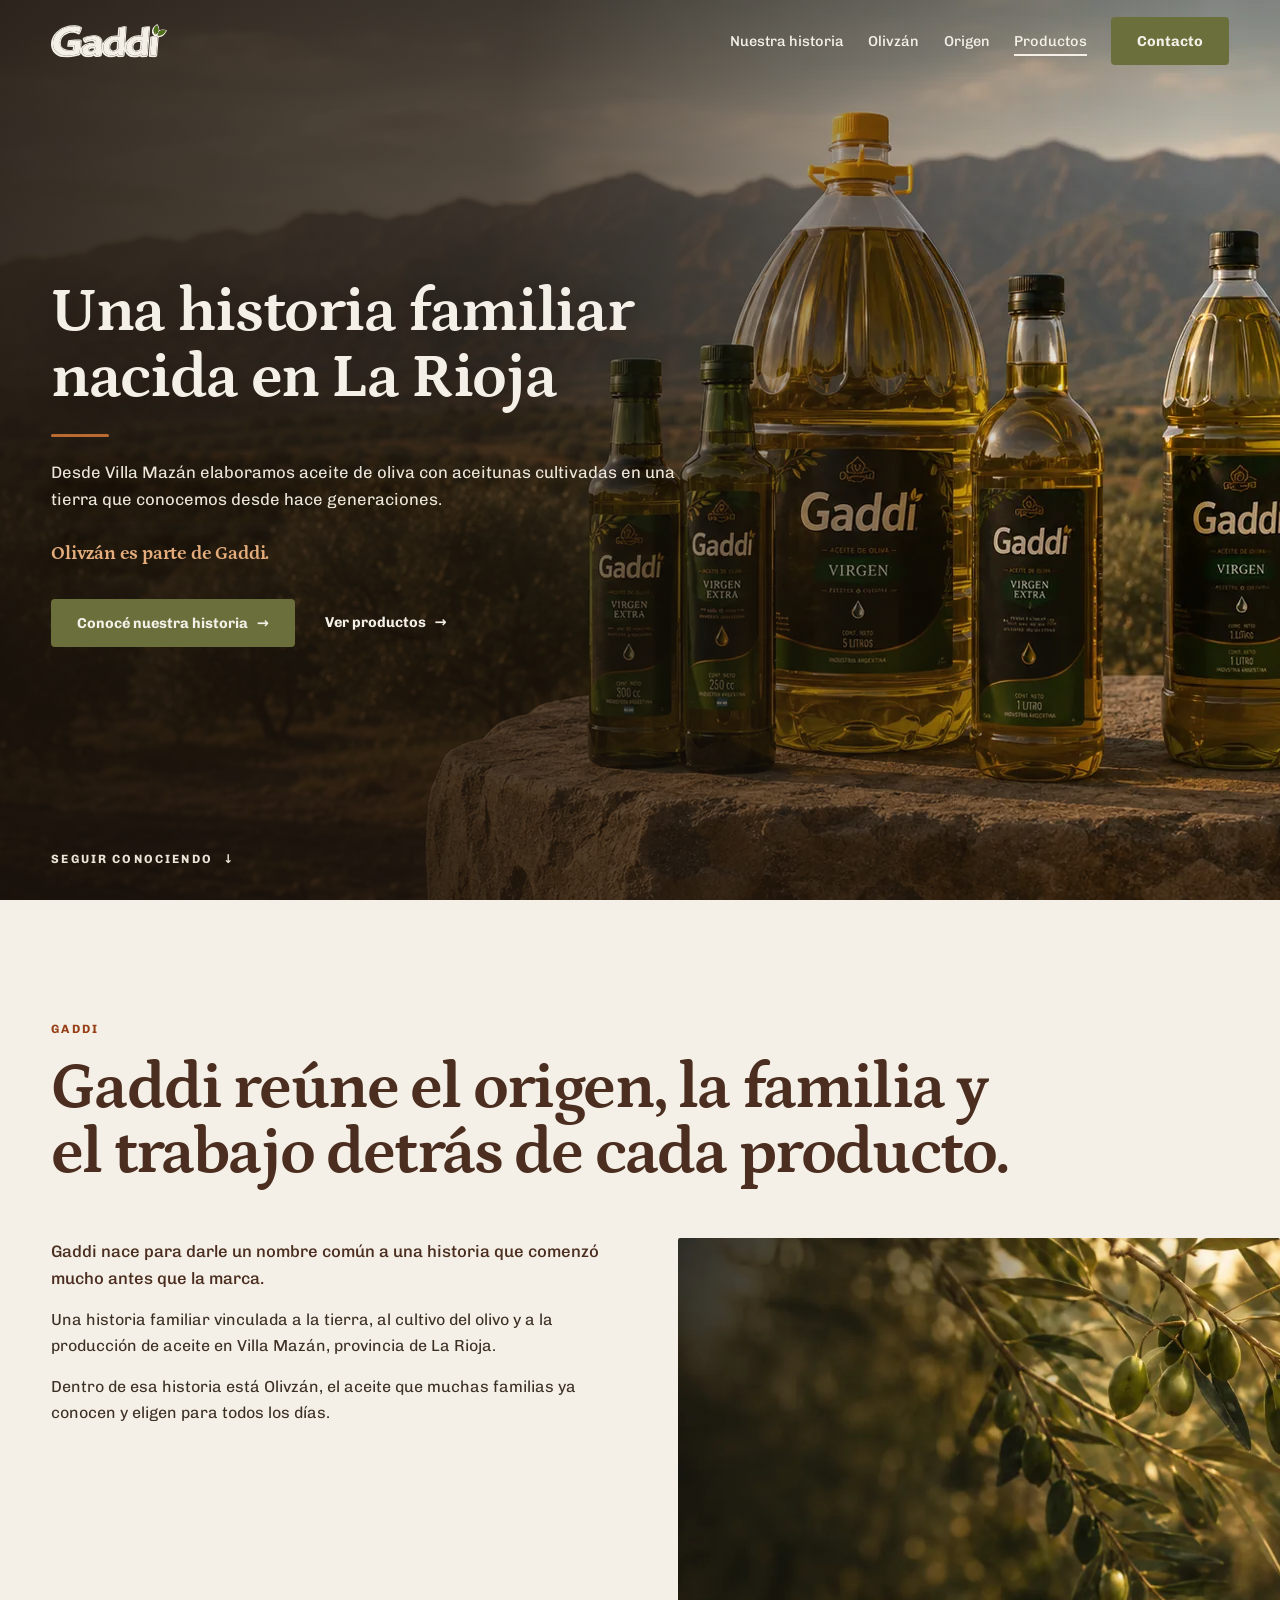
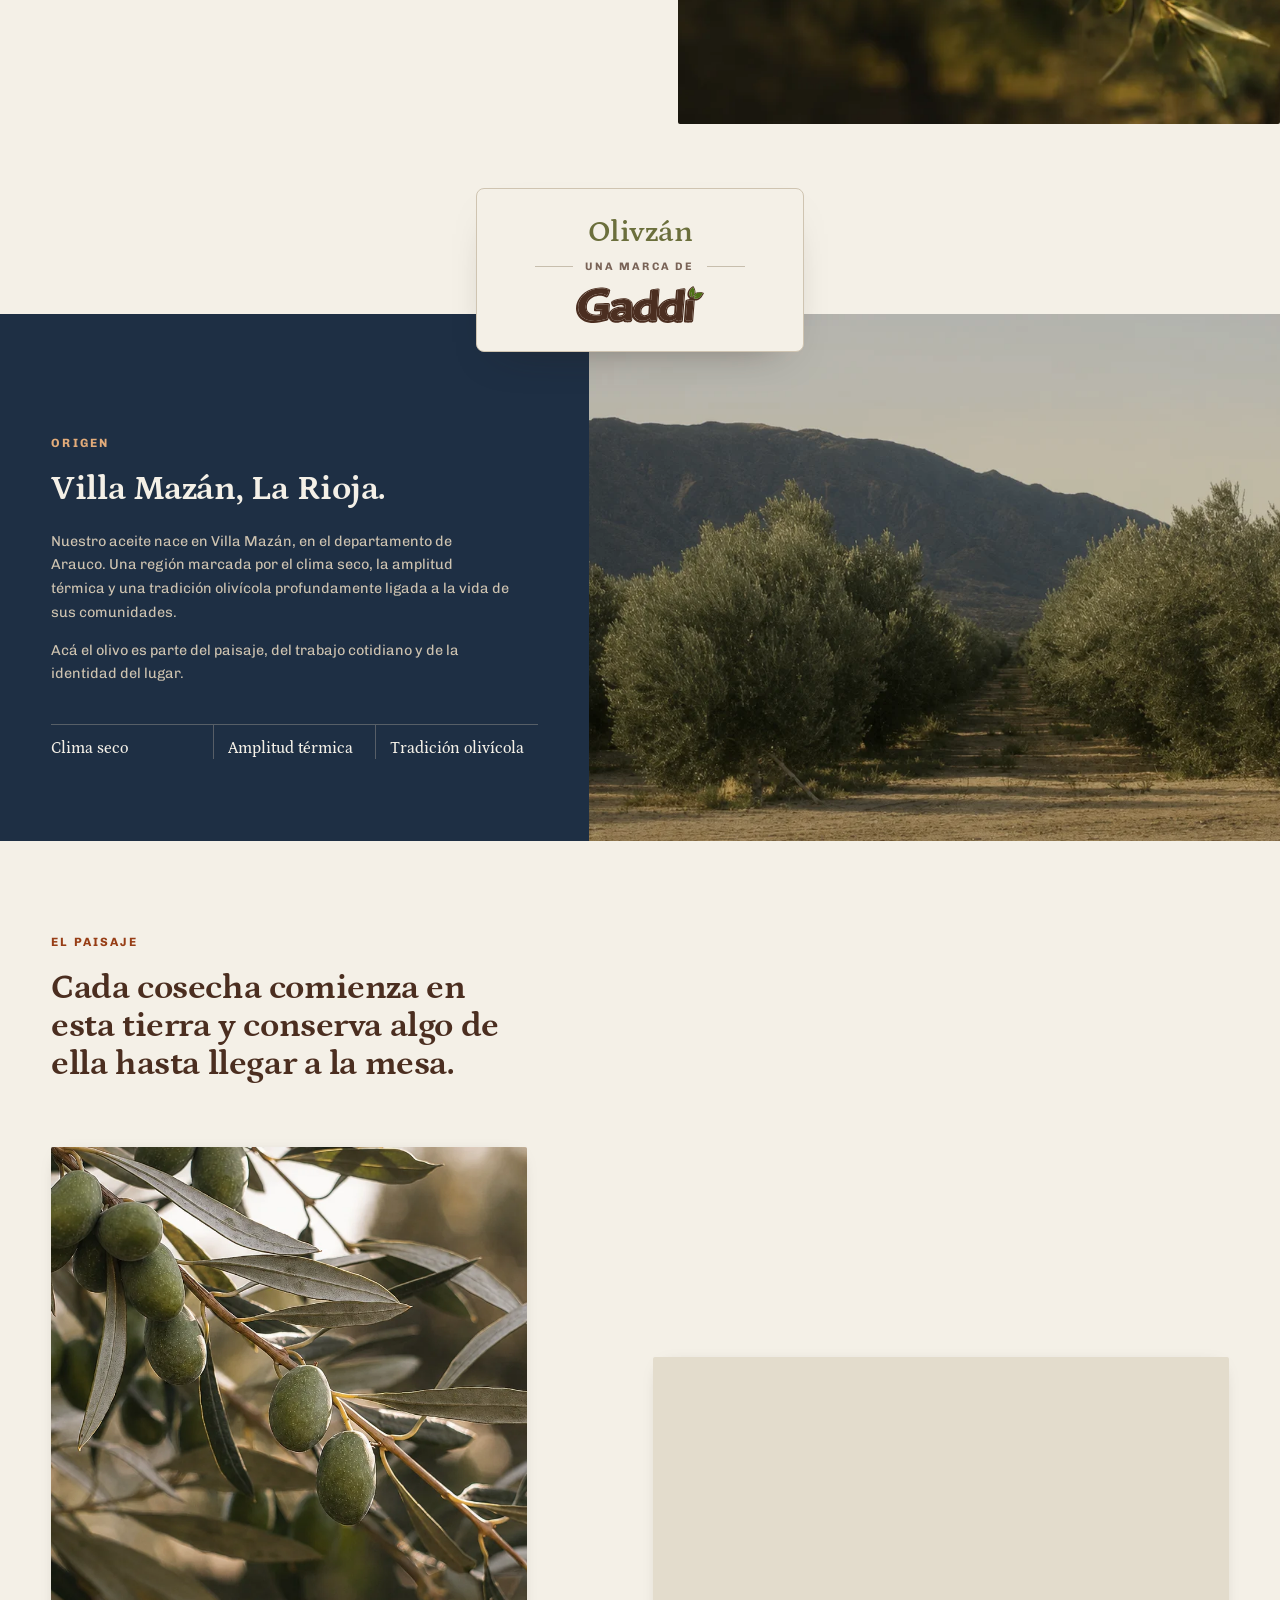
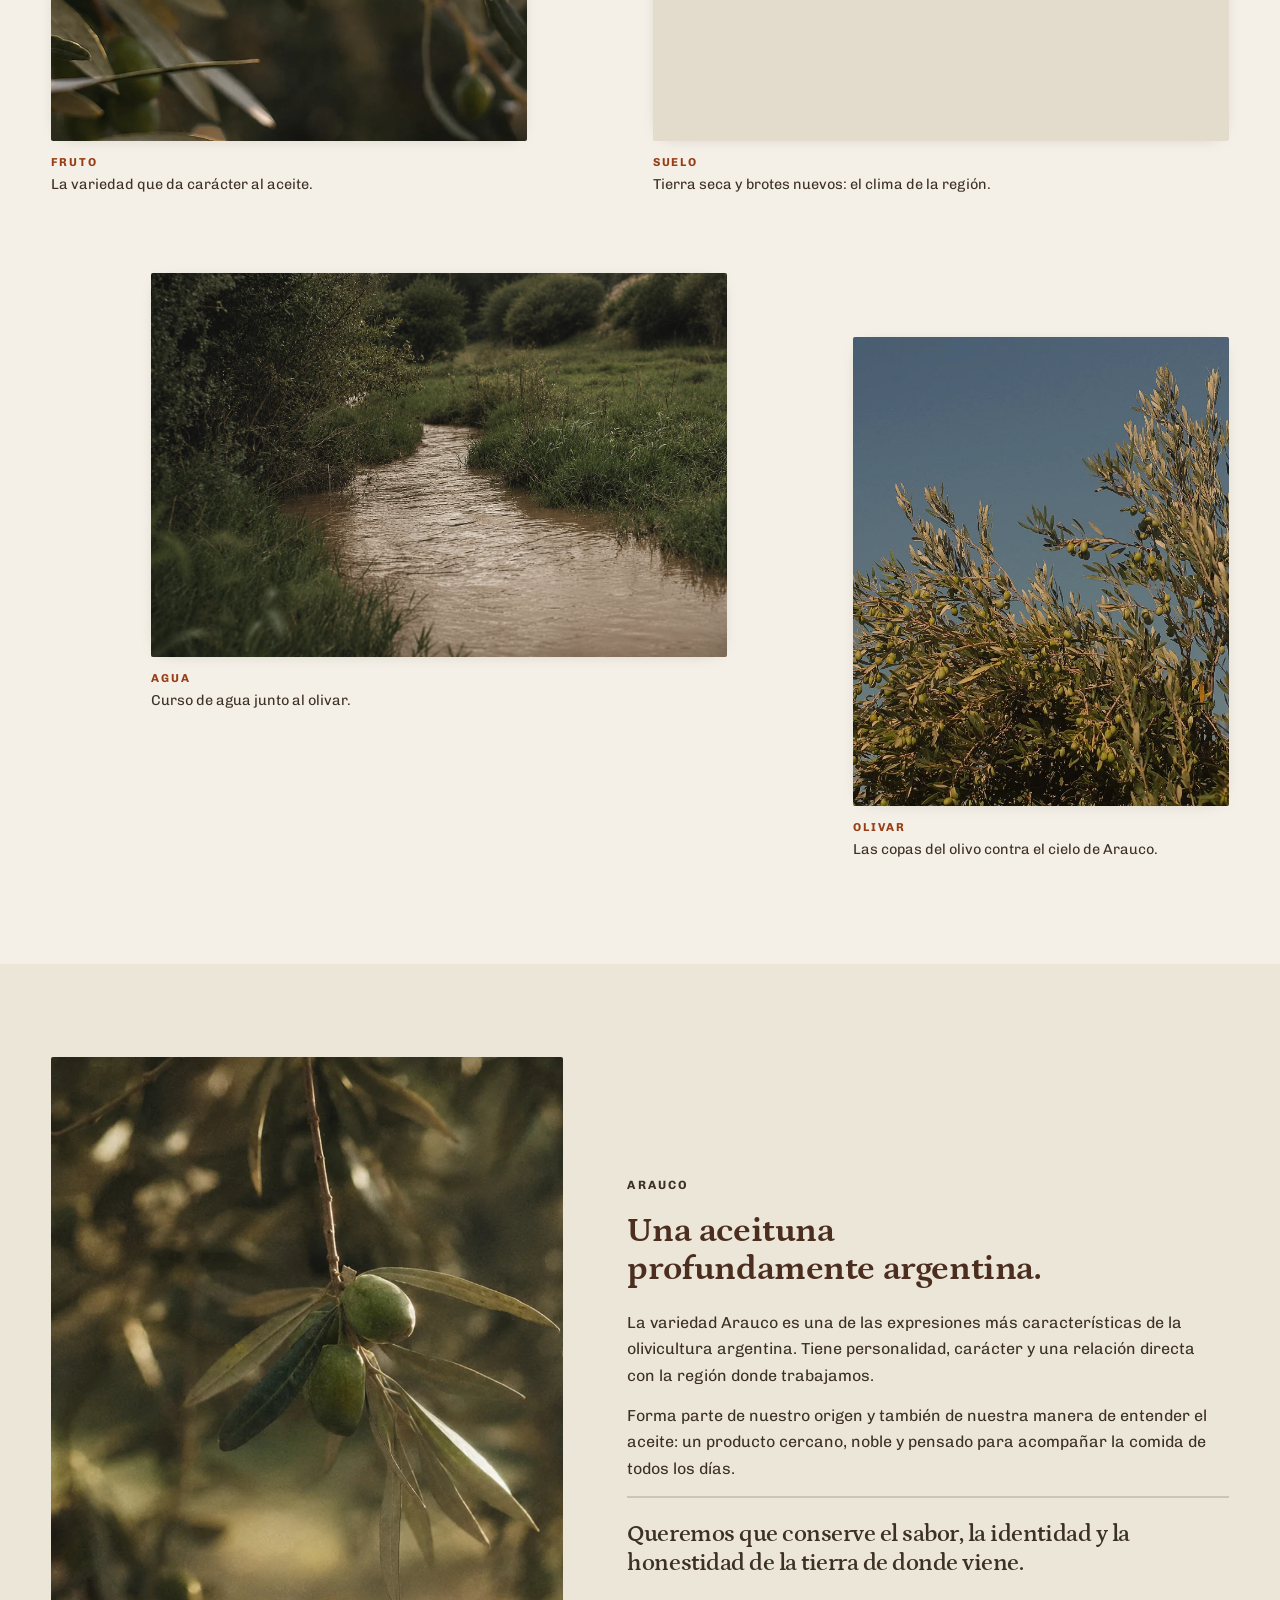
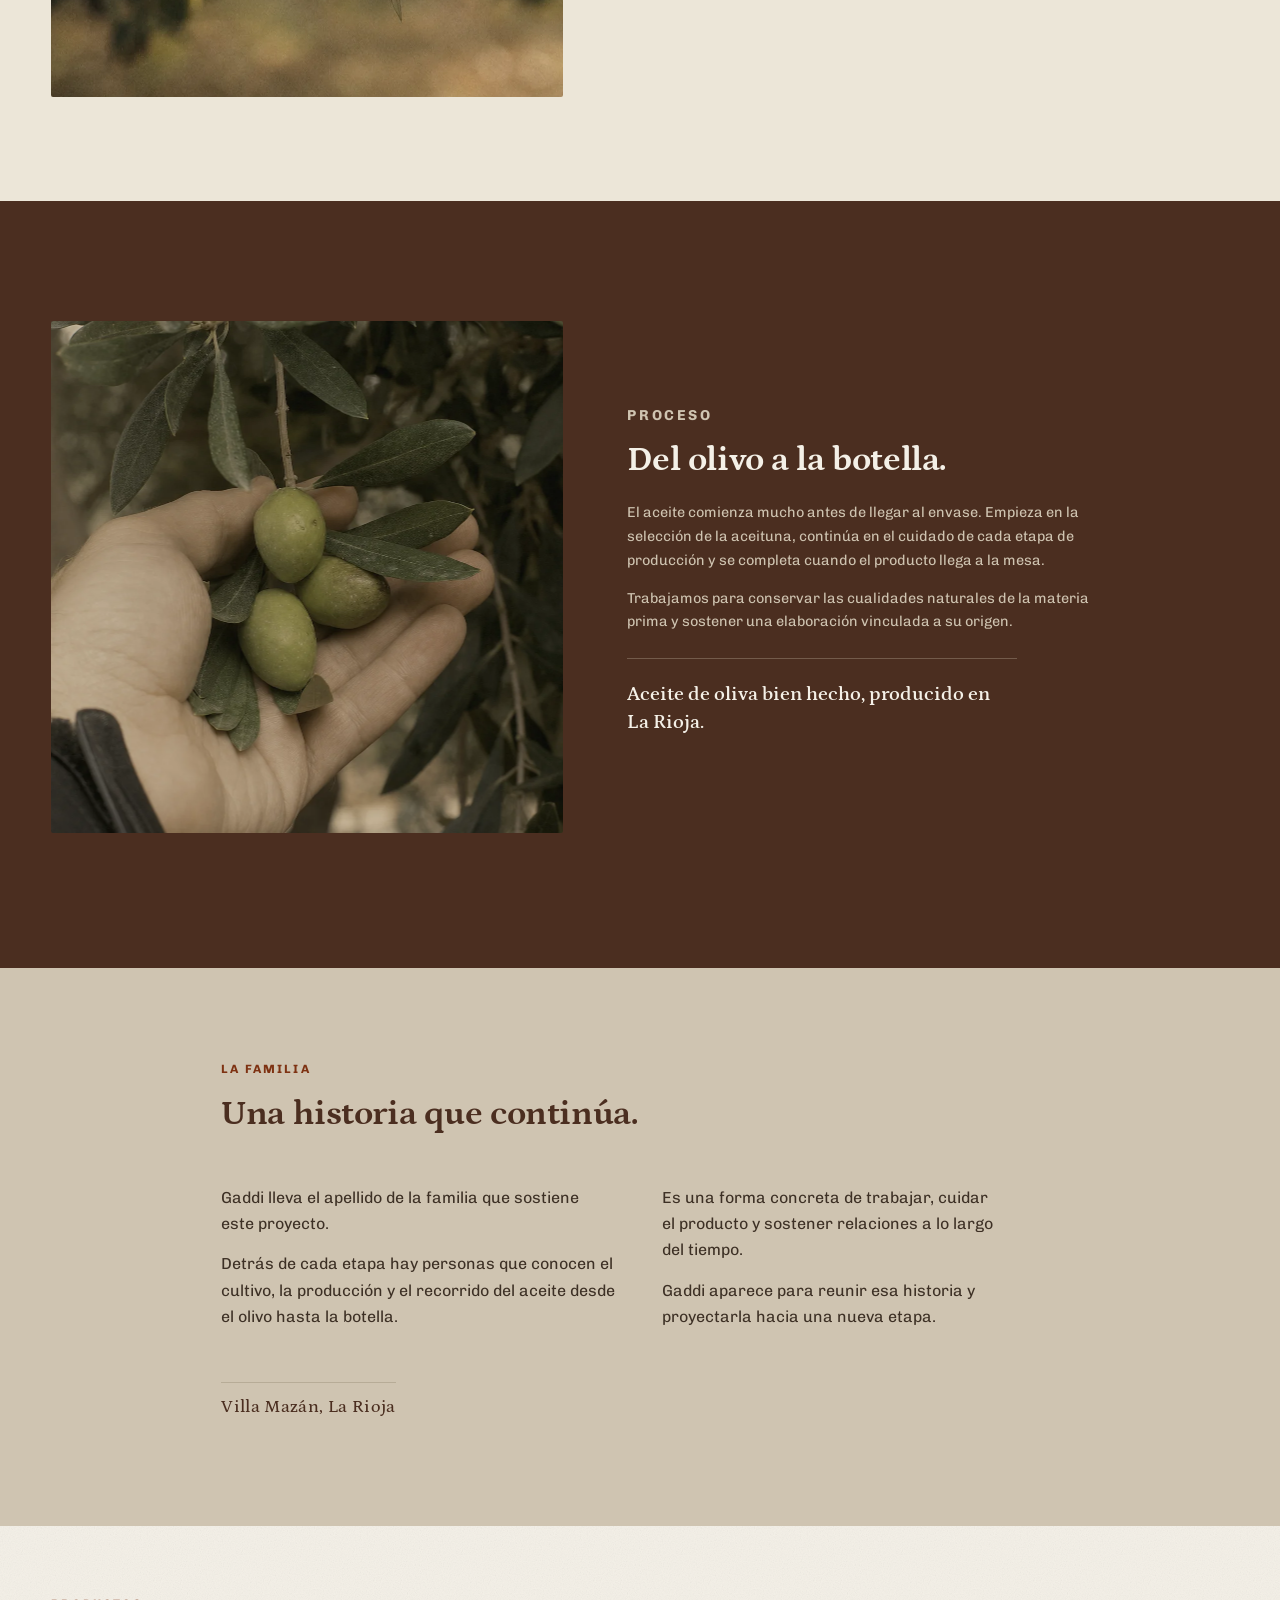
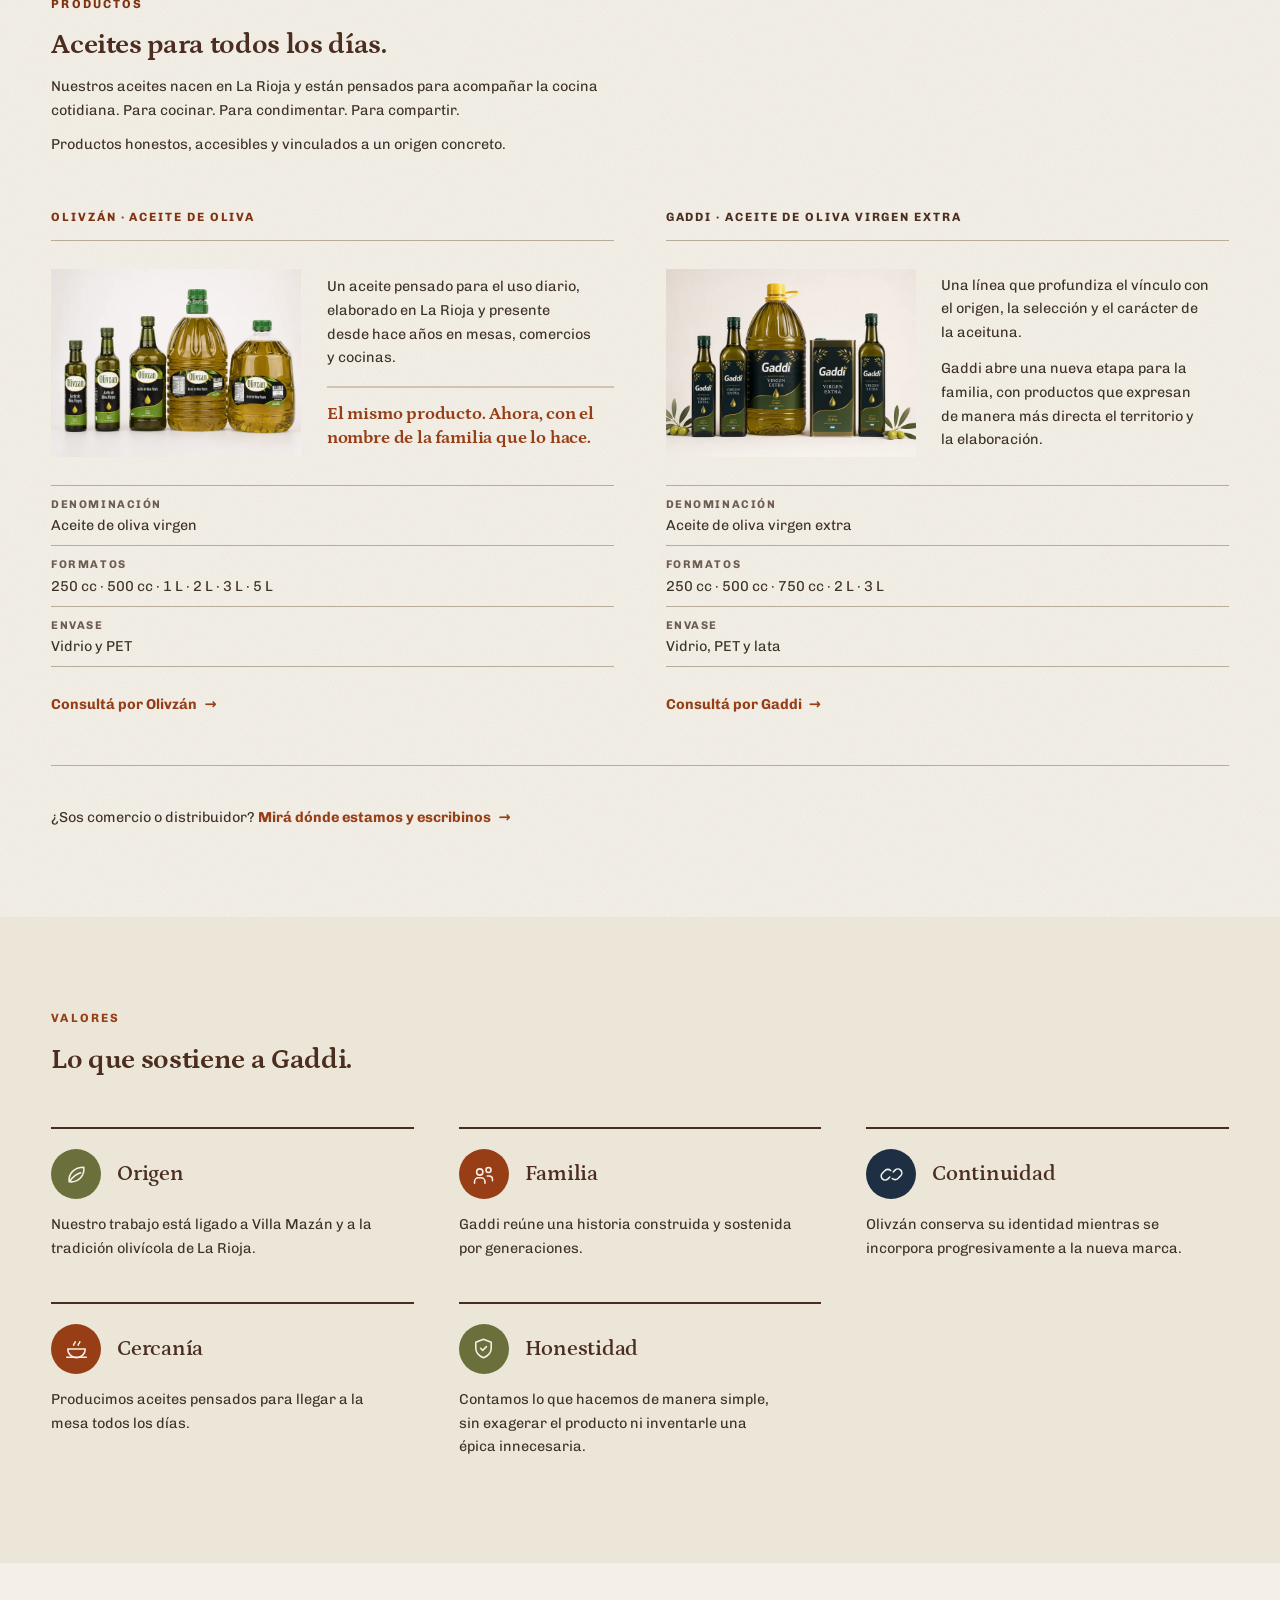
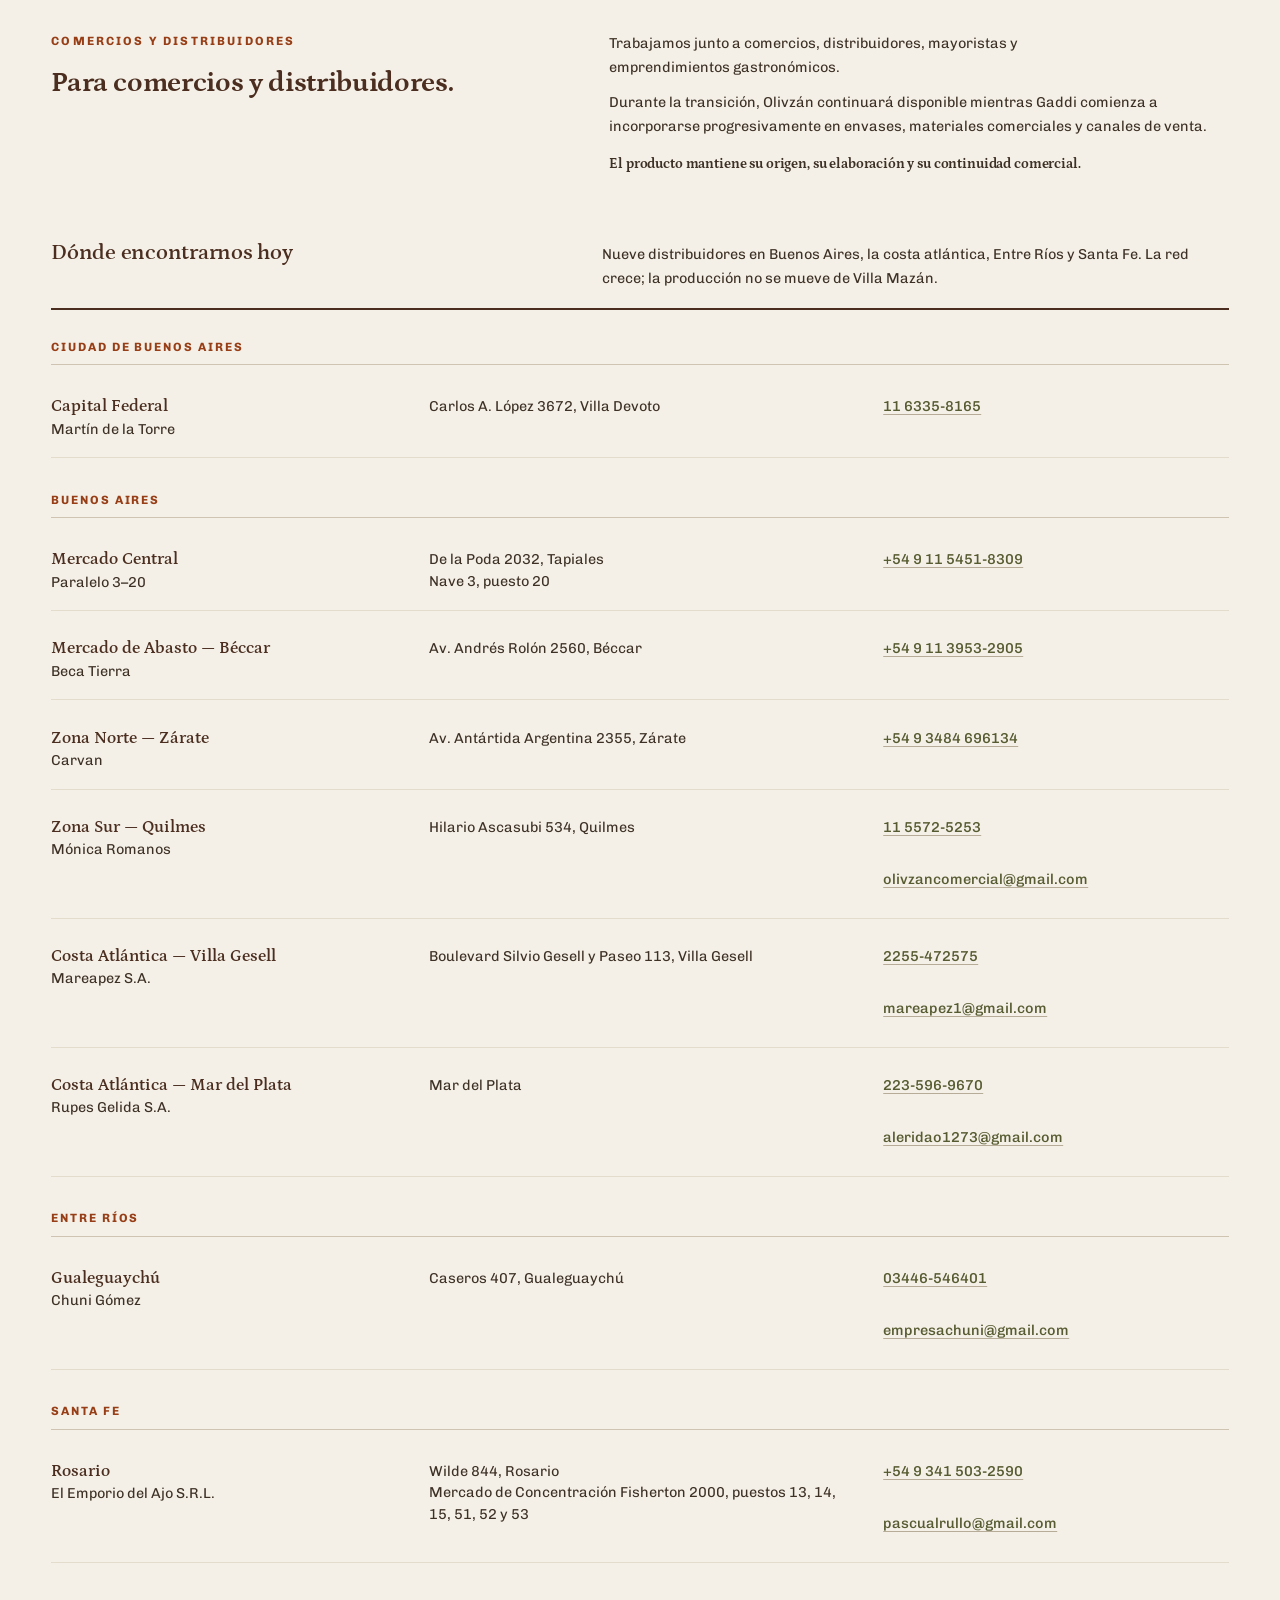
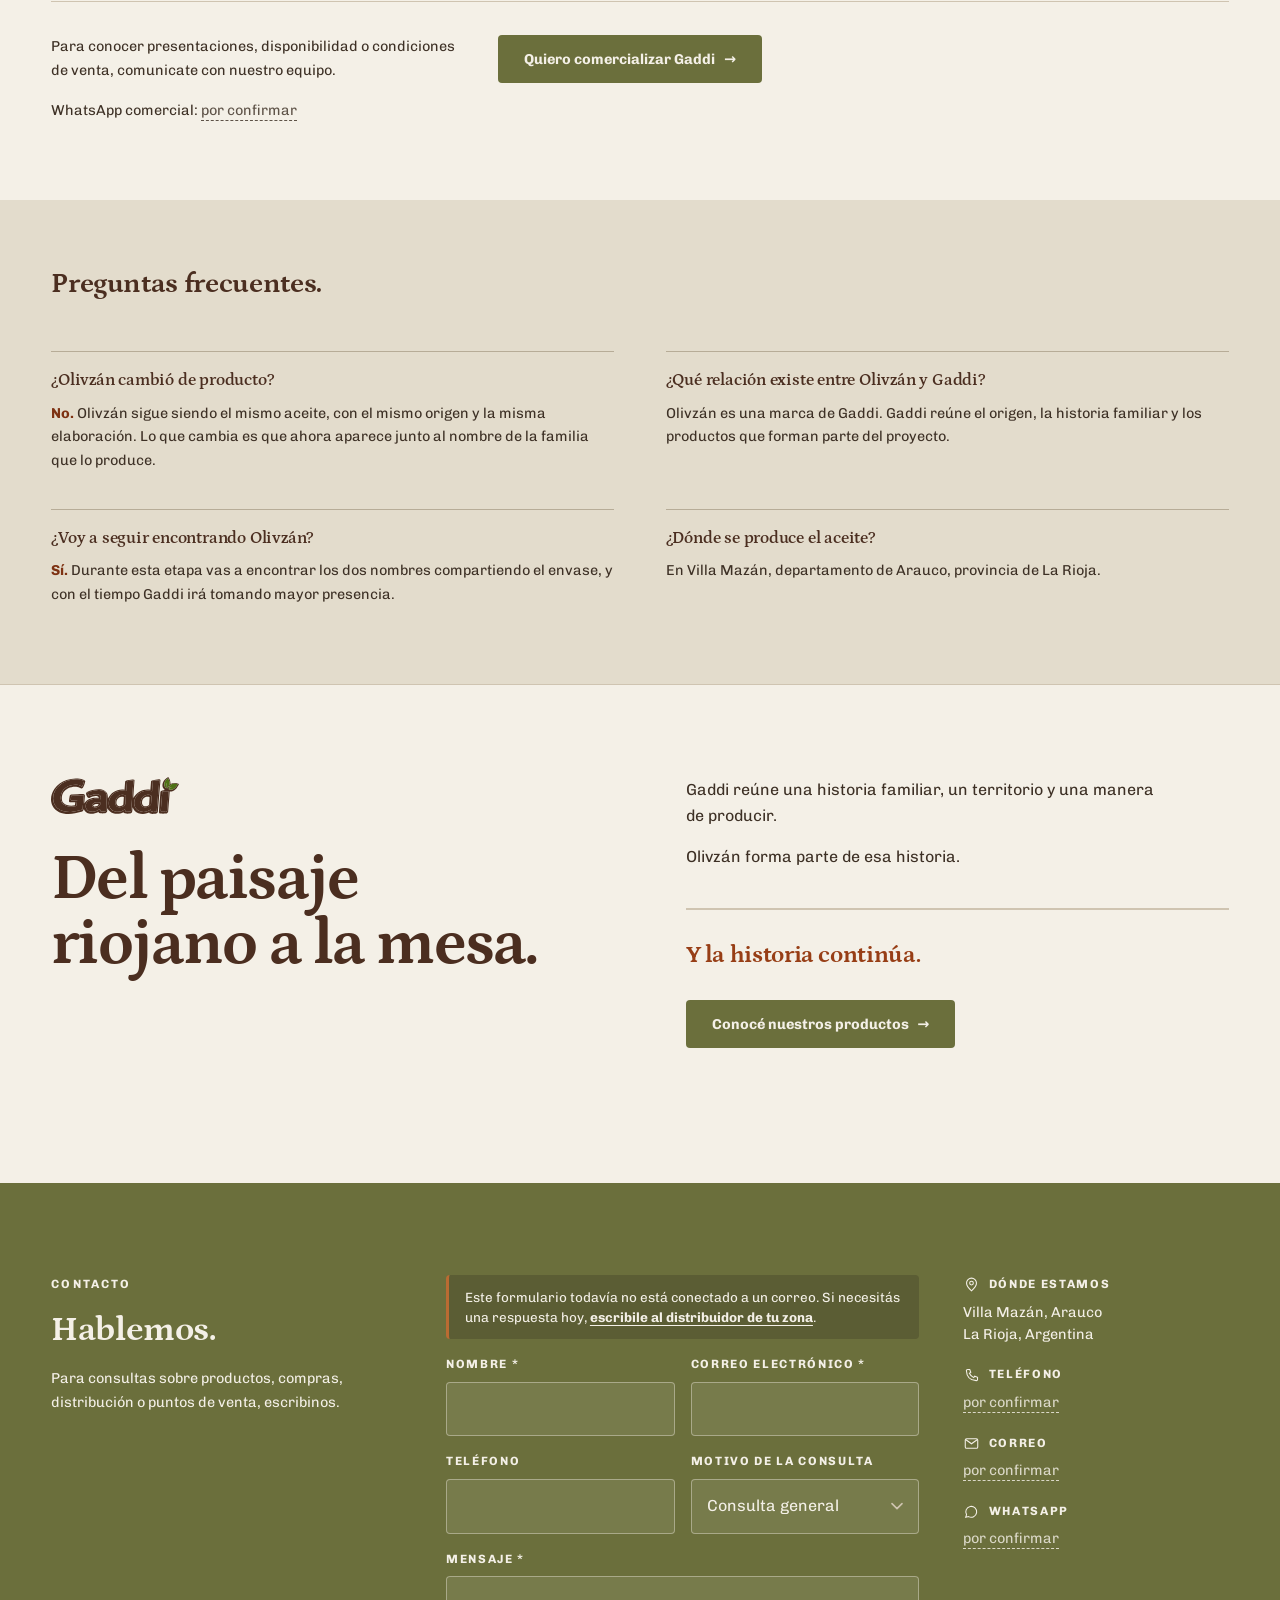
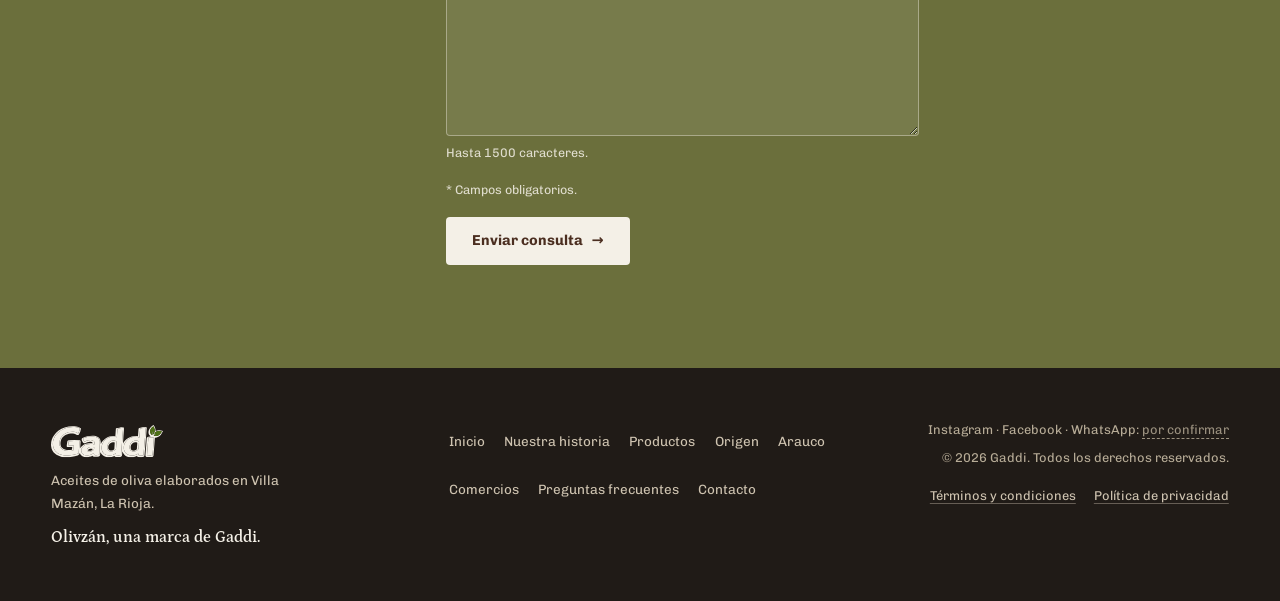
==== commit 93aaf3f6: "Add files via upload" ====
--- a/index.html
+++ b/index.html
@@ -4,7 +4,7 @@
   <meta charset="UTF-8">
   <meta name="viewport" content="width=device-width, initial-scale=1.0">
   <title>Gaddi — Aceite de oliva de Villa Mazán, La Rioja · Olivzán es parte de Gaddi</title>
-  <meta name="description" content="Aceite de oliva de Villa Mazán, Arauco, La Rioja. Gaddi reúne el origen, el trabajo familiar y las líneas del proyecto. Olivzán es parte de Gaddi: ambas marcas conviven durante la transición.">
+  <meta name="description" content="Aceite de oliva elaborado en Villa Mazán, Arauco, La Rioja. Gaddi reúne el origen, la familia y el trabajo detrás de cada producto. Olivzán es parte de Gaddi.">
   <!-- VISTA PREVIA. Quitar esta línea el día que el sitio salga a producción. -->
   <meta name="robots" content="noindex, nofollow">
   <meta name="theme-color" content="#F4F0E7">
@@ -17,7 +17,7 @@
        scrapers no resuelven rutas relativas. -->
   <meta property="og:type" content="website">
   <meta property="og:title" content="Olivzán es parte de Gaddi.">
-  <meta property="og:description" content="Una historia familiar que nace en La Rioja y continúa en cada mesa. Aceites de oliva de Villa Mazán, Arauco.">
+  <meta property="og:description" content="Una historia familiar nacida en La Rioja. Aceites de oliva elaborados en Villa Mazán, Arauco.">
   <meta property="og:image" content="assets/og/gaddi_preview.jpg">
   <meta property="og:image:width" content="1200">
   <meta property="og:image:height" content="630">
@@ -75,15 +75,15 @@
         </button>
 
         <div class="nav__panel" id="nav-menu" data-nav-menu>
-          <!-- Los siete destinos del copy menos dos: "Inicio" ya es el logotipo
-               y "Contacto" ya es el botón, con otra jerarquía visual. Los cinco
-               que quedan apuntan a secciones reales, no a un <li> dentro de otra. -->
+          <!-- "Olivzán" ya no lleva a una sección de transición —no existe— sino
+               a su ficha de producto, que es lo que la persona busca cuando
+               hace clic ahí. Comercios no está en el menú del copy: se llega
+               desde Productos y desde el pie. -->
           <ul class="nav__list" data-nav-list>
-            <li><a href="#historia">Nuestra historia</a></li>
+            <li><a href="#familia">Nuestra historia</a></li>
             <li><a href="#olivzan">Olivzán</a></li>
             <li><a href="#origen">Origen</a></li>
             <li><a href="#productos">Productos</a></li>
-            <li><a href="#comercios">Comercios</a></li>
           </ul>
           <a class="btn btn--primary nav__cta-mobile" href="#contacto">Contacto</a>
         </div>
@@ -108,45 +108,34 @@
 
       <div class="container hero__inner">
         <div class="hero__text">
-          <!-- El titular aprobado no nombra a Gaddi. La marca entra acá, sobre
-               el h1, para que el hero conserve protagonismo de marca sin tocarle
-               una palabra al texto. -->
-          <p class="hero__brand">
-            <svg class="hero__brand-mark" viewBox="0 0 1382.7 399.55" role="img" aria-label="Gaddi"><use href="#gaddi-mark"></use></svg>
-          </p>
-          <h1 class="hero__title" id="hero-title">Una historia familiar que nace en La Rioja y continúa en cada mesa</h1>
+          <h1 class="hero__title" id="hero-title">Una historia familiar nacida en La Rioja</h1>
           <span class="rule" aria-hidden="true"></span>
-          <p class="hero__lead">Desde Villa Mazán producimos aceite de oliva a partir de una relación concreta con la tierra, el cultivo y una tradición familiar que se sostiene con el tiempo.</p>
-          <p class="hero__lead">Gaddi reúne ese recorrido, le da un nombre común y abre una nueva etapa para los productos que nacen de esa historia.</p>
+          <p class="hero__lead">Desde Villa Mazán elaboramos aceite de oliva con aceitunas cultivadas en una tierra que conocemos desde hace generaciones.</p>
+          <!-- La transición se afirma acá y no se explica en ningún lado de la
+               narrativa. Es la única mención por encima del pliegue. -->
           <p class="hero__claim">Olivzán es parte de Gaddi.</p>
           <div class="hero__actions">
-            <a class="btn btn--primary" href="#historia">Conocé nuestra historia <span class="arrow" aria-hidden="true">→</span></a>
-            <a class="btn btn--ghost" href="#productos">Ver nuestros productos <span class="arrow" aria-hidden="true">→</span></a>
-          </div>
-        </div>
-      </div>
-
-      <a class="hero__scroll" href="#apertura">Seguir conociendo <span aria-hidden="true">↓</span></a>
-    </section>
-
-    <!-- ================================ APERTURA ================================ -->
-    <section class="opening" id="apertura" aria-labelledby="opening-title">
-      <!-- El titular sale de la columna y toma el ancho del container: a 100 px
-           no entra en 525 px, y encerrado ahí no sería un momento de display
-           sino un titular grande apretado. -->
+            <a class="btn btn--primary" href="#familia">Conocé nuestra historia <span class="arrow" aria-hidden="true">→</span></a>
+            <a class="btn btn--ghost" href="#productos">Ver productos <span class="arrow" aria-hidden="true">→</span></a>
+          </div>
+        </div>
+      </div>
+
+      <a class="hero__scroll" href="#presentacion">Seguir conociendo <span aria-hidden="true">↓</span></a>
+    </section>
+
+    <!-- ============================== PRESENTACIÓN ============================== -->
+    <section class="opening" id="presentacion" aria-labelledby="opening-title">
       <header class="container opening__head reveal">
         <p class="overline">Gaddi</p>
-        <h2 class="section-title section-title--display" id="opening-title">Detrás de cada producto hay una historia que merece ser contada.</h2>
+        <h2 class="section-title section-title--display" id="opening-title">Gaddi reúne el origen, la familia y el trabajo detrás de cada producto.</h2>
       </header>
 
       <div class="container opening__inner">
         <div class="opening__text reveal">
-          <p class="lead-body">Gaddi no nace de cero. Nace de una familia, de una tierra y de años de trabajo alrededor del olivo.</p>
-          <p>También nace de Olivzán, el aceite que muchas personas ya conocen, compran y llevan a su mesa todos los días.</p>
-          <p>Durante mucho tiempo, Olivzán fue la forma visible de una historia más amplia. Detrás estaban el origen, la producción, el paisaje de Villa Mazán y una familia vinculada al trabajo olivícola.</p>
-          <p>Gaddi aparece para reunir todo eso bajo una misma identidad. No para borrar lo anterior, sino para darle continuidad.</p>
-          <p>No para reemplazar de manera brusca una marca conocida, sino para mostrar con mayor claridad quiénes están detrás, de dónde viene el producto y hacia dónde quiere crecer el proyecto.</p>
-          <p class="claim">Olivzán, una marca de Gaddi.</p>
+          <p class="lead-body">Gaddi nace para darle un nombre común a una historia que comenzó mucho antes que la marca.</p>
+          <p>Una historia familiar vinculada a la tierra, al cultivo del olivo y a la producción de aceite en Villa Mazán, provincia de La Rioja.</p>
+          <p>Dentro de esa historia está Olivzán, el aceite que muchas familias ya conocen y eligen para todos los días.</p>
         </div>
 
         <figure class="opening__media reveal">
@@ -155,40 +144,11 @@
                width="1100" height="733" loading="lazy" decoding="async">
         </figure>
       </div>
-    </section>
-
-    <!-- ====================== LA RELACIÓN ENTRE GADDI Y OLIVZÁN ====================== -->
-    <section class="relation" id="olivzan" aria-labelledby="relation-title">
-      <div class="container">
-        <header class="section-head reveal">
-          <p class="overline">La relación entre Gaddi y Olivzán</p>
-          <h2 class="section-title" id="relation-title">Olivzán es parte de Gaddi.</h2>
-        </header>
-
-        <div class="relation__inner">
-          <div class="relation__text reveal">
-            <p>Olivzán forma parte de la historia de Gaddi y seguirá ocupando un lugar central durante esta etapa. Es el aceite que muchos clientes reconocen por su nombre, por su envase y por su presencia en comercios y cocinas de todos los días.</p>
-            <p>Por eso, la incorporación de Gaddi no se plantea como un cambio repentino. Durante un tiempo, ambas marcas van a convivir.</p>
-            <p>Olivzán mantendrá su identidad, mientras Gaddi comenzará a aparecer como la marca que reúne y respalda el proyecto completo. Esta convivencia permitirá que quienes ya conocen el producto puedan reconocerlo sin confusiones y, al mismo tiempo, empezar a familiarizarse con el nombre Gaddi.</p>
-          </div>
-
-          <div class="relation__aside reveal">
-            <h3 class="relation__aside-title">La transición será gradual.</h3>
-            <ol class="steps">
-              <li><span class="steps__n" aria-hidden="true">1</span>Primero, Gaddi acompañará a Olivzán.</li>
-              <li><span class="steps__n" aria-hidden="true">2</span>Después, irá ocupando un lugar más visible en los envases, la comunicación y los puntos de venta.</li>
-            </ol>
-            <p class="relation__aside-note">El objetivo no es pedirle al consumidor que olvide una marca para aprender otra. Es permitirle conocer la relación entre ambas.</p>
-          </div>
-        </div>
-
-        <p class="pullquote reveal">Olivzán no deja de ser Olivzán. Empieza a mostrar que es parte de Gaddi.</p>
-      </div>
-
-      <!-- Lockup de respaldo, montado sobre el límite de sección como la píldora
-           de la referencia. NO es un relevo: no hay flecha ni "de X a Y", porque
-           el copy dice exactamente lo contrario — Gaddi contiene a Olivzán, no
-           lo sustituye. Olivzán arriba, Gaddi debajo como marca que respalda.
+
+      <!-- Lockup de respaldo, montado sobre el borde del campo azul como la
+           píldora del PNG. Cierra la presentación: el texto acaba de decir que
+           Olivzán está dentro de esta historia y el lockup lo afirma sin una
+           palabra más. Es todo lo que la narrativa dice de la transición.
            ASSET GAP: no hay vectorial de Olivzán; va como texto en Petrona. -->
       <div class="endorse" role="img" aria-label="Olivzán, una marca de Gaddi">
         <span class="endorse__olivzan">Olivzán</span>
@@ -197,55 +157,83 @@
       </div>
     </section>
 
-    <!-- ========================== MENSAJE DE TRANSICIÓN ========================== -->
-    <section class="message" aria-labelledby="message-title">
-      <div class="container">
-        <header class="section-head reveal">
-          <p class="overline">Una nueva etapa</p>
-          <h2 class="section-title" id="message-title">Una nueva etapa, construida sobre lo que ya existe.</h2>
-        </header>
-
-        <div class="message__inner">
-          <div class="message__text reveal">
-            <p>Los cambios de marca suelen presentarse como grandes comienzos. En este caso, preferimos hablar de continuidad.</p>
-            <p>Porque el producto sigue naciendo en el mismo lugar. La historia familiar sigue siendo la misma. La relación con el olivo y con Villa Mazán sigue intacta.</p>
-            <p>Lo que cambia es la manera de presentar y ordenar esa historia. Gaddi reúne bajo un mismo nombre el origen, el trabajo familiar y los productos que forman parte del proyecto. Olivzán es uno de ellos.</p>
-            <p>Por eso, durante esta etapa, vas a encontrar ambas marcas compartiendo envases, piezas de comunicación y espacios de venta.</p>
-            <p>No es una contradicción. Es una forma de hacer el cambio con tiempo, con claridad y sin perder las referencias que los clientes ya conocen.</p>
-          </div>
-
-          <aside class="umbrella reveal" aria-labelledby="umbrella-title">
-            <h3 class="umbrella__title" id="umbrella-title">Una marca que reúne el proyecto completo</h3>
-            <p>Gaddi nace como la marca que integra el trabajo familiar, el origen riojano y las distintas líneas de productos. Su función no es borrar lo construido anteriormente, sino darle una estructura más clara.</p>
-            <p>Bajo el nombre Gaddi conviven una historia, una forma de producir y una mirada de largo plazo. También conviven productos diferentes, pensados para distintos momentos y necesidades.</p>
-            <p>Olivzán forma parte de ese universo. Gaddi permite reunirlo con nuevas propuestas, nuevas presentaciones y una identidad capaz de acompañar el crecimiento futuro.</p>
-            <p class="umbrella__close">Es una marca que parte de lo conocido, pero mira hacia adelante.</p>
-          </aside>
-        </div>
-      </div>
-    </section>
-
     <!-- ================================= ORIGEN ================================= -->
     <section class="territory" id="origen" aria-labelledby="territory-title">
       <div class="territory__panel reveal">
         <p class="overline overline--on-dark">Origen</p>
-        <h2 class="section-title section-title--light" id="territory-title">Villa Mazán, una tierra marcada por el olivo.</h2>
-        <p class="territory__text">Nuestro aceite nace en Villa Mazán, en el departamento de Arauco, provincia de La Rioja. Es una región atravesada por una larga tradición olivícola y por una relación cotidiana con la tierra.</p>
-        <p class="territory__text">El paisaje, el clima seco y la amplitud térmica forman parte de las condiciones naturales en las que crecen los olivos. Pero el origen no se reduce a una característica geográfica: también es una forma de entender el trabajo. Conocer los tiempos del cultivo, observar cada cosecha, comprender que el resultado final depende de muchas decisiones pequeñas tomadas mucho antes de que el aceite llegue a una botella.</p>
-        <p class="territory__text">En Villa Mazán, el olivo no es una escenografía construida para una campaña. Es parte de la vida diaria: del paisaje, de la economía regional, de la memoria familiar y del trabajo de quienes viven allí.</p>
+        <h2 class="section-title section-title--light" id="territory-title">Villa Mazán, La Rioja.</h2>
+        <p class="territory__text">Nuestro aceite nace en Villa Mazán, en el departamento de Arauco. Una región marcada por el clima seco, la amplitud térmica y una tradición olivícola profundamente ligada a la vida de sus comunidades.</p>
+        <p class="territory__text">Acá el olivo es parte del paisaje, del trabajo cotidiano y de la identidad del lugar.</p>
         <ul class="conditions">
-          <li>Paisaje</li>
           <li>Clima seco</li>
           <li>Amplitud térmica</li>
           <li>Tradición olivícola</li>
         </ul>
-        <p class="territory__claim">Gaddi nace de ese lugar y busca llevar algo de ese origen a cada producto.</p>
       </div>
       <figure class="territory__media">
         <img src="assets/photos/photo_07.webp"
              alt="Panorámica de las hileras de olivos que se extienden hacia la sierra de Villa Mazán"
              loading="lazy" decoding="async">
       </figure>
+    </section>
+
+    <!-- ============================== EL PAISAJE ============================== -->
+    <section class="landscape" id="paisaje" aria-labelledby="landscape-title">
+      <div class="container">
+        <header class="landscape__head reveal">
+          <div>
+            <p class="overline">El paisaje</p>
+            <h2 class="section-title" id="landscape-title">Cada cosecha comienza en esta tierra y conserva algo de ella hasta llegar a la mesa.</h2>
+          </div>
+        </header>
+
+        <ul class="landscape__grid">
+          <li class="reveal">
+            <figure>
+              <div class="frame frame--portrait">
+                <img src="assets/photos/photo_02.webp" alt="Aceitunas Arauco verdes madurando en la rama, en primer plano" loading="lazy" decoding="async">
+              </div>
+              <figcaption class="figcap">
+                <span class="figcap__fn">Fruto</span>
+                <span class="figcap__txt">La variedad que da carácter al aceite.</span>
+              </figcaption>
+            </figure>
+          </li>
+          <li class="reveal">
+            <figure>
+              <div class="frame frame--wide">
+                <img src="assets/photos/photo_03.webp" alt="Suelo agrietado y seco con pequeños brotes verdes" loading="lazy" decoding="async">
+              </div>
+              <figcaption class="figcap">
+                <span class="figcap__fn">Suelo</span>
+                <span class="figcap__txt">Tierra seca y brotes nuevos: el clima de la región.</span>
+              </figcaption>
+            </figure>
+          </li>
+          <li class="reveal">
+            <figure>
+              <div class="frame frame--wide">
+                <img src="assets/photos/photo_04.webp" alt="Curso de agua que atraviesa la vegetación junto al olivar" loading="lazy" decoding="async">
+              </div>
+              <figcaption class="figcap">
+                <span class="figcap__fn">Agua</span>
+                <span class="figcap__txt">Curso de agua junto al olivar.</span>
+              </figcaption>
+            </figure>
+          </li>
+          <li class="reveal">
+            <figure>
+              <div class="frame frame--portrait">
+                <img src="assets/photos/photo_09.webp" alt="Copas de los olivos con aceitunas recortadas contra el cielo" loading="lazy" decoding="async">
+              </div>
+              <figcaption class="figcap">
+                <span class="figcap__fn">Olivar</span>
+                <span class="figcap__txt">Las copas del olivo contra el cielo de Arauco.</span>
+              </figcaption>
+            </figure>
+          </li>
+        </ul>
+      </div>
     </section>
 
     <!-- ================================= ARAUCO ================================= -->
@@ -259,35 +247,51 @@
 
         <div class="variety__text reveal">
           <p class="overline">Arauco</p>
-          <h2 class="section-title" id="variety-title">Una variedad ligada a la identidad argentina.</h2>
-          <p>La aceituna Arauco ocupa un lugar especial dentro de la tradición olivícola argentina. Es una variedad de fuerte vínculo con La Rioja y con la región en la que trabajamos. Tiene carácter, identidad y una presencia que la distingue.</p>
-          <p>Hablar de Arauco no es sumar una palabra técnica a la etiqueta. Es reconocer una parte fundamental del origen del producto: contar que detrás del aceite hay una variedad concreta, cultivada en un territorio específico y ligada a una historia productiva profundamente argentina.</p>
-          <p>En Gaddi entendemos el aceite como un producto cercano. No como un lujo lejano ni como un objeto reservado para ocasiones excepcionales. El aceite forma parte de la cocina cotidiana: está en la comida compartida, en una preparación sencilla, en una ensalada, en una salsa o en el pan sobre la mesa.</p>
-          <p class="pullquote pullquote--inline">La calidad no necesita alejarse de la vida diaria. Puede estar presente todos los días.</p>
-        </div>
-      </div>
-    </section>
-
-    <!-- ============================= NUESTRA HISTORIA ============================= -->
-    <section class="story" id="historia" aria-labelledby="story-title">
+          <h2 class="section-title" id="variety-title">Una aceituna profundamente argentina.</h2>
+          <p>La variedad Arauco es una de las expresiones más características de la olivicultura argentina. Tiene personalidad, carácter y una relación directa con la región donde trabajamos.</p>
+          <p>Forma parte de nuestro origen y también de nuestra manera de entender el aceite: un producto cercano, noble y pensado para acompañar la comida de todos los días.</p>
+          <p class="pullquote pullquote--inline">Queremos que conserve el sabor, la identidad y la honestidad de la tierra de donde viene.</p>
+        </div>
+      </div>
+    </section>
+
+    <!-- ================================= PROCESO ================================= -->
+    <section class="process" id="proceso" aria-labelledby="process-title">
+      <div class="container process__inner">
+        <figure class="process__media reveal">
+          <img src="assets/photos/photo_05.webp"
+               alt="Una mano sostiene tres aceitunas Arauco todavía unidas a la rama"
+               loading="lazy" decoding="async">
+        </figure>
+
+        <div class="process__text reveal">
+          <p class="overline overline--on-dark">Proceso</p>
+          <h2 class="section-title section-title--light" id="process-title">Del olivo a la botella.</h2>
+          <p>El aceite comienza mucho antes de llegar al envase. Empieza en la selección de la aceituna, continúa en el cuidado de cada etapa de producción y se completa cuando el producto llega a la mesa.</p>
+          <p>Trabajamos para conservar las cualidades naturales de la materia prima y sostener una elaboración vinculada a su origen.</p>
+          <p class="process__claim">Aceite de oliva bien hecho, producido en La Rioja.</p>
+        </div>
+      </div>
+    </section>
+
+    <!-- =============================== LA FAMILIA =============================== -->
+    <section class="story" id="familia" aria-labelledby="story-title">
       <div class="container story__inner">
         <header class="section-head reveal">
-          <p class="overline">Nuestra historia</p>
-          <h2 class="section-title" id="story-title">Una familia, un territorio y una forma de trabajar.</h2>
+          <p class="overline">La familia</p>
+          <h2 class="section-title" id="story-title">Una historia que continúa.</h2>
         </header>
 
         <div class="story__cols reveal">
           <div>
-            <p>Gaddi lleva el apellido de la familia que está detrás del proyecto. Ese apellido no aparece como un recurso decorativo ni como una historia agregada después para darle épica a la marca.</p>
-            <p>Es el nombre de quienes sostienen la producción, conocen el recorrido del producto y participan de una tradición ligada al olivo.</p>
+            <p>Gaddi lleva el apellido de la familia que sostiene este proyecto.</p>
+            <p>Detrás de cada etapa hay personas que conocen el cultivo, la producción y el recorrido del aceite desde el olivo hasta la botella.</p>
           </div>
           <div>
-            <p>A lo largo del tiempo, el trabajo familiar fue tomando distintas formas. Olivzán fue una de las expresiones más importantes de ese recorrido: permitió que el aceite llegara a comercios, distribuidores y hogares, construyendo un reconocimiento que hoy forma parte del valor del proyecto.</p>
-            <p>Gaddi nace para ordenar esa historia, reunir sus distintas partes y proyectarla hacia el futuro. Es la continuidad de algo que ya estaba en marcha: una manera de darle mayor coherencia al origen, a los productos y a la relación con quienes los eligen.</p>
-          </div>
-        </div>
-
-        <p class="pullquote reveal">Es una nueva identidad, pero no un nuevo comienzo.</p>
+            <p>Es una forma concreta de trabajar, cuidar el producto y sostener relaciones a lo largo del tiempo.</p>
+            <p>Gaddi aparece para reunir esa historia y proyectarla hacia una nueva etapa.</p>
+          </div>
+        </div>
 
         <!-- Firma: hasta validar el apellido con el cliente, sólo el lugar. -->
         <p class="signature">Villa Mazán, La Rioja</p>
@@ -299,16 +303,16 @@
       <div class="container">
         <header class="section-head reveal">
           <p class="overline">Productos</p>
-          <h2 class="section-title" id="products-title">Aceites nacidos en La Rioja.</h2>
-          <p class="products__lead">Nuestros productos parten de una misma idea: acercar aceites vinculados a un origen real, elaborados con cuidado y pensados para formar parte de la vida cotidiana. No buscamos convertir el aceite en un objeto inaccesible; buscamos que conserve su identidad, su calidad y su relación con el territorio, sin alejarse de las personas que lo usan todos los días.</p>
-          <p class="products__lead">Cada línea expresa una parte diferente del proyecto Gaddi.</p>
+          <h2 class="section-title" id="products-title">Aceites para todos los días.</h2>
+          <p class="products__lead">Nuestros aceites nacen en La Rioja y están pensados para acompañar la cocina cotidiana. Para cocinar. Para condimentar. Para compartir.</p>
+          <p class="products__lead">Productos honestos, accesibles y vinculados a un origen concreto.</p>
         </header>
 
         <div class="products__grid">
-          <!-- Olivzán va primero, como en el copy: es la marca que el cliente
-               ya reconoce y la que sostiene el mensaje de continuidad. -->
-          <article class="product reveal">
-            <h3 class="product__kicker product__kicker--olivzan">Olivzán · Aceite de oliva para todos los días</h3>
+          <!-- Olivzán primero: es la marca que el cliente ya reconoce. Su ficha
+               es además el destino del ítem "Olivzán" del menú. -->
+          <article class="product reveal" id="olivzan">
+            <h3 class="product__kicker product__kicker--olivzan">Olivzán · Aceite de oliva</h3>
             <div class="product__row">
               <figure class="product__media">
                 <img src="assets/products/olivzan_linea-1200.webp"
@@ -319,9 +323,11 @@
                      loading="lazy" decoding="async">
               </figure>
               <div class="product__body">
-                <p class="product__text">Olivzán es un aceite cercano, versátil y pensado para el uso cotidiano. Forma parte de la historia de la familia y de la relación construida durante años con comercios, distribuidores y consumidores.</p>
-                <p class="product__text">Es un producto reconocido, presente en muchas mesas y elegido por quienes buscan incorporar aceite de oliva a su cocina habitual. Durante esta nueva etapa, Olivzán seguirá ocupando ese lugar: su incorporación al universo Gaddi permitirá mostrar con mayor claridad el origen, la familia y el trabajo que están detrás.</p>
-                <p class="product__claim">Olivzán, una marca de Gaddi.</p>
+                <p class="product__text">Un aceite pensado para el uso diario, elaborado en La Rioja y presente desde hace años en mesas, comercios y cocinas.</p>
+                <!-- Esta línea reemplaza a toda la sección de transición. El
+                     resto —convivencia, etapas, incorporación progresiva— vive
+                     en Preguntas frecuentes, que es adonde va quien duda. -->
+                <p class="product__claim">El mismo producto. Ahora, con el nombre de la familia que lo hace.</p>
               </div>
             </div>
             <dl class="spec">
@@ -329,7 +335,7 @@
               <div><dt>Formatos</dt><dd class="nums">250 cc · 500 cc · 1 L · 2 L · 3 L · 5 L</dd></div>
               <div><dt>Envase</dt><dd>Vidrio y PET</dd></div>
             </dl>
-            <a class="link-arrow" href="#contacto">Consultá por las presentaciones de Olivzán <span class="arrow" aria-hidden="true">→</span></a>
+            <a class="link-arrow" href="#contacto">Consultá por Olivzán <span class="arrow" aria-hidden="true">→</span></a>
           </article>
 
           <article class="product reveal">
@@ -344,8 +350,8 @@
                      loading="lazy" decoding="async">
               </figure>
               <div class="product__body">
-                <p class="product__text">La línea Gaddi representa una expresión más directa del origen, la selección y el carácter del producto. Es una propuesta que profundiza la relación con Villa Mazán, con la aceituna Arauco y con el trabajo familiar.</p>
-                <p class="product__text">Su identidad busca poner en primer plano el territorio del que nace y la historia que lo sostiene. Gaddi marca el inicio de una nueva etapa para el proyecto, con una mirada puesta en el desarrollo de futuras líneas y presentaciones.</p>
+                <p class="product__text">Una línea que profundiza el vínculo con el origen, la selección y el carácter de la aceituna.</p>
+                <p class="product__text">Gaddi abre una nueva etapa para la familia, con productos que expresan de manera más directa el territorio y la elaboración.</p>
               </div>
             </div>
             <dl class="spec">
@@ -353,116 +359,20 @@
               <div><dt>Formatos</dt><dd class="nums">250 cc · 500 cc · 750 cc · 2 L · 3 L</dd></div>
               <div><dt>Envase</dt><dd>Vidrio, PET y lata</dd></div>
             </dl>
-            <a class="link-arrow" href="#contacto">Consultá por la línea Gaddi <span class="arrow" aria-hidden="true">→</span></a>
+            <a class="link-arrow" href="#contacto">Consultá por Gaddi <span class="arrow" aria-hidden="true">→</span></a>
           </article>
         </div>
-      </div>
-    </section>
-
-    <!-- ================================ EL PROCESO ================================ -->
-    <section class="process" id="proceso" aria-labelledby="process-title">
-      <div class="container process__inner">
-        <figure class="process__media reveal">
-          <img src="assets/photos/photo_05.webp"
-               alt="Una mano sostiene tres aceitunas Arauco todavía unidas a la rama"
-               loading="lazy" decoding="async">
-        </figure>
-
-        <div class="process__text reveal">
-          <p class="overline overline--on-dark">El proceso</p>
-          <h2 class="section-title section-title--light" id="process-title">Del cultivo a la mesa.</h2>
-          <p>El aceite comienza mucho antes de la botella. Empieza en el olivo, en el cuidado del cultivo y en la observación de cada etapa de crecimiento.</p>
-          <p>Continúa con la cosecha, la selección de la materia prima y el trabajo necesario para transformar la aceituna en aceite. Cada instancia influye en el producto final. Por eso, entendemos la producción como una cadena de decisiones que debe sostenerse con atención y responsabilidad.</p>
-
-          <!-- Las tres frases del copy como medida, no como párrafo: es el
-               único lugar de la página donde la repetición ES el argumento. -->
-          <ul class="matters">
-            <li>El origen importa.</li>
-            <li>La variedad importa.</li>
-            <li>El momento de la cosecha importa.</li>
-          </ul>
-
-          <p>También importa la manera en que el producto se conserva, se presenta y llega hasta el consumidor. Nuestro trabajo busca respetar ese recorrido y preservar las características naturales de la materia prima. Sin exageraciones. Sin convertir el proceso en un ritual misterioso reservado para iniciados.</p>
-          <p>Hay conocimiento, experiencia y cuidado. Y también hay un producto cotidiano, hecho para usarse.</p>
-        </div>
-      </div>
-    </section>
-
-    <!-- ========================== DEL PAISAJE AL PRODUCTO ========================== -->
-    <section class="landscape" id="paisaje" aria-labelledby="landscape-title">
-      <div class="container">
-        <header class="landscape__head reveal">
-          <div>
-            <p class="overline">Del paisaje al producto</p>
-            <h2 class="section-title" id="landscape-title">Cada botella conserva algo del lugar del que viene.</h2>
-          </div>
-          <p class="landscape__lead">El paisaje de La Rioja no aparece en Gaddi como una simple imagen de fondo. Es parte de la identidad de la marca porque también forma parte del producto.</p>
-        </header>
-
-        <!-- Grilla asimétrica: cuatro imágenes con proporciones y alturas
-             distintas sobre doce columnas. Reemplaza al mosaico denso de seis
-             piezas a sangre. El pie de foto no es decorativo: dice qué función
-             cumple cada imagen, que es lo que `CLAUDE.md` pide de cada una. -->
-        <ul class="landscape__grid">
-          <li class="reveal">
-            <figure>
-              <div class="frame frame--portrait">
-                <img src="assets/photos/photo_02.webp" alt="Aceitunas Arauco verdes madurando en la rama, en primer plano" loading="lazy" decoding="async">
-              </div>
-              <figcaption class="figcap">
-                <span class="figcap__fn">Fruto</span>
-                <span class="figcap__txt">La variedad que da carácter al aceite.</span>
-              </figcaption>
-            </figure>
-          </li>
-          <li class="reveal">
-            <figure>
-              <div class="frame frame--wide">
-                <img src="assets/photos/photo_03.webp" alt="Suelo agrietado y seco con pequeños brotes verdes" loading="lazy" decoding="async">
-              </div>
-              <figcaption class="figcap">
-                <span class="figcap__fn">Suelo</span>
-                <span class="figcap__txt">Tierra seca y brotes nuevos: el clima de la región.</span>
-              </figcaption>
-            </figure>
-          </li>
-          <li class="reveal">
-            <figure>
-              <div class="frame frame--wide">
-                <img src="assets/photos/photo_04.webp" alt="Curso de agua que atraviesa la vegetación junto al olivar" loading="lazy" decoding="async">
-              </div>
-              <figcaption class="figcap">
-                <span class="figcap__fn">Agua</span>
-                <span class="figcap__txt">Curso de agua junto al olivar.</span>
-              </figcaption>
-            </figure>
-          </li>
-          <li class="reveal">
-            <figure>
-              <div class="frame frame--portrait">
-                <img src="assets/photos/photo_09.webp" alt="Copas de los olivos con aceitunas recortadas contra el cielo" loading="lazy" decoding="async">
-              </div>
-              <figcaption class="figcap">
-                <span class="figcap__fn">Olivar</span>
-                <span class="figcap__txt">Las copas del olivo contra el cielo de Arauco.</span>
-              </figcaption>
-            </figure>
-          </li>
-        </ul>
-
-        <div class="landscape__foot reveal">
-          <p>El clima, la tierra y la historia olivícola de la región atraviesan cada etapa de la producción. Las montañas, los caminos, los olivares y la amplitud del paisaje construyen una relación particular con el tiempo.</p>
-          <p>Nada ocurre de manera inmediata. El cultivo tiene sus ciclos. La cosecha tiene su momento. La marca también.</p>
-          <p>Por eso, la transición entre Olivzán y Gaddi se plantea con la misma lógica. Sin apurar procesos que necesitan tiempo. Sin desprenderse de lo anterior antes de construir algo nuevo.</p>
-        </div>
-      </div>
-    </section>
-
-    <!-- ============================ NUESTROS PRINCIPIOS ============================ -->
-    <section class="principles" id="principios" aria-labelledby="principles-title">
+
+        <p class="products__note">¿Sos comercio o distribuidor? <a class="link-arrow" href="#comercios">Mirá dónde estamos y escribinos <span class="arrow" aria-hidden="true">→</span></a></p>
+      </div>
+    </section>
+
+    <!-- ================================= VALORES ================================= -->
+    <section class="principles" id="valores" aria-labelledby="principles-title">
       <div class="container">
         <header class="section-head reveal">
-          <h2 class="section-title" id="principles-title">Nuestros principios.</h2>
+          <p class="overline">Valores</p>
+          <h2 class="section-title" id="principles-title">Lo que sostiene a Gaddi.</h2>
         </header>
 
         <ul class="principles__list">
@@ -473,7 +383,7 @@
               </span>
               Origen
             </h3>
-            <p class="principle__text">Trabajamos desde Villa Mazán, en una región con una identidad olivícola propia. El territorio no es una promesa abstracta: es el lugar concreto donde comienza cada producto.</p>
+            <p class="principle__text">Nuestro trabajo está ligado a Villa Mazán y a la tradición olivícola de La Rioja.</p>
           </li>
 
           <li class="principle reveal">
@@ -483,7 +393,7 @@
               </span>
               Familia
             </h3>
-            <p class="principle__text">Gaddi lleva el apellido de quienes sostienen el proyecto. La familia forma parte de la producción, de la historia y de las decisiones que construyen la marca.</p>
+            <p class="principle__text">Gaddi reúne una historia construida y sostenida por generaciones.</p>
           </li>
 
           <li class="principle reveal">
@@ -493,7 +403,7 @@
               </span>
               Continuidad
             </h3>
-            <p class="principle__text">Olivzán no desaparece. Se incorpora progresivamente a Gaddi, conservando el reconocimiento y la relación construida con sus clientes.</p>
+            <p class="principle__text">Olivzán conserva su identidad mientras se incorpora progresivamente a la nueva marca.</p>
           </li>
 
           <li class="principle reveal">
@@ -503,46 +413,36 @@
               </span>
               Cercanía
             </h3>
-            <p class="principle__text">Queremos producir aceites que puedan formar parte de la cocina cotidiana. Productos honestos, accesibles y pensados para usarse.</p>
+            <p class="principle__text">Producimos aceites pensados para llegar a la mesa todos los días.</p>
           </li>
 
           <li class="principle reveal">
             <h3 class="principle__title">
               <span class="principle__icon principle__icon--oliva" aria-hidden="true">
-                <svg viewBox="0 0 24 24" fill="none" stroke="currentColor" stroke-width="1.5" stroke-linecap="round" stroke-linejoin="round"><path d="M12 3.5s6 6.2 6 10.3a6 6 0 0 1-12 0C6 9.7 12 3.5 12 3.5Z"/><path d="M9.6 14.2a2.6 2.6 0 0 0 2.4 2.4"/></svg>
-              </span>
-              Calidad
-            </h3>
-            <p class="principle__text">La calidad se construye en cada etapa. Desde el cultivo hasta la presentación final, buscamos cuidar el producto sin alejarnos de su carácter cotidiano.</p>
-          </li>
-
-          <li class="principle reveal">
-            <h3 class="principle__title">
-              <span class="principle__icon principle__icon--azul" aria-hidden="true">
                 <svg viewBox="0 0 24 24" fill="none" stroke="currentColor" stroke-width="1.5" stroke-linecap="round" stroke-linejoin="round"><path d="M12 3.2 19.4 6v5.4c0 4.2-3 7.7-7.4 9.4-4.4-1.7-7.4-5.2-7.4-9.4V6Z"/><path d="m9.2 11.8 2 2 3.6-3.6"/></svg>
               </span>
-              Identidad
+              Honestidad
             </h3>
-            <p class="principle__text">Cada producto debe expresar de dónde viene, quién lo hace y qué lugar ocupa dentro de la historia de Gaddi.</p>
+            <p class="principle__text">Contamos lo que hacemos de manera simple, sin exagerar el producto ni inventarle una épica innecesaria.</p>
           </li>
         </ul>
       </div>
     </section>
 
-    <!-- ======================= COMERCIOS Y DISTRIBUIDORES ======================= -->
+    <!-- ======================= COMERCIOS Y DISTRIBUIDORES =======================
+         Acá la mecánica de la transición sí corresponde: es su público y es
+         información que necesita para trabajar en el mostrador. -->
     <section class="trade" id="comercios" aria-labelledby="trade-title">
       <div class="container">
         <header class="section-head section-head--split reveal">
           <div>
             <p class="overline">Comercios y distribuidores</p>
-            <h2 class="section-title" id="trade-title">Seguimos trabajando con el mismo compromiso.</h2>
+            <h2 class="section-title" id="trade-title">Para comercios y distribuidores.</h2>
           </div>
           <div class="trade__intro">
-            <p>Los comercios, distribuidores y mayoristas forman una parte fundamental del recorrido de nuestros productos. Son quienes los acercan a cada localidad, los presentan en el punto de venta y sostienen el vínculo cotidiano con los consumidores.</p>
-            <p>Durante la transición, Olivzán continuará presente en el canal comercial. Gaddi comenzará a incorporarse progresivamente en envases, materiales de venta, catálogos y comunicaciones.</p>
-            <p>Esta convivencia está pensada para facilitar el reconocimiento del producto y evitar confusiones. El objetivo es que cada comercio pueda explicar de manera simple la relación entre ambas marcas:</p>
-            <p class="claim">Olivzán es parte de Gaddi.</p>
-            <p>El producto conserva su origen y su continuidad comercial. Lo que se amplía es la identidad que lo respalda.</p>
+            <p>Trabajamos junto a comercios, distribuidores, mayoristas y emprendimientos gastronómicos.</p>
+            <p>Durante la transición, Olivzán continuará disponible mientras Gaddi comienza a incorporarse progresivamente en envases, materiales comerciales y canales de venta.</p>
+            <p class="claim">El producto mantiene su origen, su elaboración y su continuidad comercial.</p>
           </div>
         </header>
 
@@ -669,81 +569,62 @@
         </div>
 
         <div class="trade__cta reveal">
-          <p class="trade__cta-text">Para conocer presentaciones, disponibilidad, condiciones de venta o posibilidades de distribución, podés comunicarte con nuestro equipo.</p>
+          <p class="trade__cta-text">Para conocer presentaciones, disponibilidad o condiciones de venta, comunicate con nuestro equipo.</p>
           <a class="btn btn--primary" href="#contacto">Quiero comercializar Gaddi <span class="arrow" aria-hidden="true">→</span></a>
-          <!-- El copy pide además un botón de WhatsApp. No hay número: enlazar a
-               "#" sería un enlace muerto y un wa.me inventado, peor. Se declara. -->
+          <!-- El copy pide además "Consultar por WhatsApp". No hay número:
+               enlazar a "#" sería un enlace muerto y un wa.me inventado, peor. -->
           <p class="trade__pending">WhatsApp comercial: <span class="pending" title="Dato pendiente de validación">por confirmar</span></p>
         </div>
       </div>
     </section>
 
-    <!-- =========================== PREGUNTAS FRECUENTES =========================== -->
+    <!-- =========================== PREGUNTAS FRECUENTES ===========================
+         El único lugar de la página donde la transición se explica al
+         consumidor. Cuatro preguntas, no seis: "¿Por qué aparece Gaddi en el
+         envase?" y "¿Gaddi reemplazará a Olivzán?" las responde la primera. -->
     <section class="faq" id="faq" aria-labelledby="faq-title">
       <div class="container">
         <header class="section-head reveal">
           <h2 class="section-title" id="faq-title">Preguntas frecuentes.</h2>
         </header>
 
-        <!-- Sin acordeón: en una página cuyo trabajo es explicar una transición,
-             esconder las respuestas detrás de un clic es esconder el mensaje. -->
         <div class="faq__grid">
           <div class="faq__item reveal">
-            <h3 class="faq__q">¿Olivzán deja de existir?</h3>
-            <p class="faq__a"><b>No.</b> Olivzán continúa formando parte del proyecto y seguirá presente durante esta etapa. La incorporación de Gaddi será progresiva y ambas marcas convivirán en envases y piezas de comunicación.</p>
+            <h3 class="faq__q">¿Olivzán cambió de producto?</h3>
+            <p class="faq__a"><b>No.</b> Olivzán sigue siendo el mismo aceite, con el mismo origen y la misma elaboración. Lo que cambia es que ahora aparece junto al nombre de la familia que lo produce.</p>
           </div>
           <div class="faq__item reveal">
             <h3 class="faq__q">¿Qué relación existe entre Olivzán y Gaddi?</h3>
-            <p class="faq__a">Olivzán es una marca de Gaddi. Gaddi reúne el origen, el trabajo familiar y las distintas líneas que forman parte del proyecto.</p>
+            <p class="faq__a">Olivzán es una marca de Gaddi. Gaddi reúne el origen, la historia familiar y los productos que forman parte del proyecto.</p>
           </div>
           <div class="faq__item reveal">
-            <h3 class="faq__q">¿El aceite cambió?</h3>
-            <p class="faq__a"><b>No.</b> La aparición de Gaddi corresponde a una transición de marca. El producto conserva su origen, su elaboración y la continuidad que sus clientes ya conocen.</p>
-          </div>
-          <div class="faq__item reveal">
-            <h3 class="faq__q">¿Por qué aparecen los dos nombres juntos?</h3>
-            <p class="faq__a">Porque el cambio se realizará de manera gradual. La convivencia entre Olivzán y Gaddi permite que el consumidor reconozca el producto mientras empieza a familiarizarse con la nueva marca.</p>
-          </div>
-          <div class="faq__item reveal">
-            <h3 class="faq__q">¿Voy a seguir encontrando Olivzán en los comercios?</h3>
-            <p class="faq__a"><b>Sí.</b> Olivzán seguirá presente durante la transición y continuará formando parte de la propuesta comercial.</p>
-          </div>
-          <div class="faq__item reveal">
-            <h3 class="faq__q">¿Gaddi reemplaza a Olivzán?</h3>
-            <p class="faq__a">No de manera inmediata. Gaddi comienza a funcionar como la marca que reúne y respalda el proyecto. Olivzán se incorpora progresivamente dentro de ese sistema.</p>
+            <h3 class="faq__q">¿Voy a seguir encontrando Olivzán?</h3>
+            <p class="faq__a"><b>Sí.</b> Durante esta etapa vas a encontrar los dos nombres compartiendo el envase, y con el tiempo Gaddi irá tomando mayor presencia.</p>
           </div>
           <div class="faq__item reveal">
             <h3 class="faq__q">¿Dónde se produce el aceite?</h3>
-            <p class="faq__a">Nuestro aceite nace en Villa Mazán, departamento de Arauco, provincia de La Rioja.</p>
-          </div>
-          <div class="faq__item reveal">
-            <h3 class="faq__q">¿Qué es la variedad Arauco?</h3>
-            <p class="faq__a">Es una variedad de aceituna fuertemente vinculada con la tradición olivícola argentina y, especialmente, con La Rioja. Forma parte de la identidad productiva de la región.</p>
+            <p class="faq__a">En Villa Mazán, departamento de Arauco, provincia de La Rioja.</p>
           </div>
         </div>
       </div>
     </section>
 
     <!-- ================================== CIERRE ==================================
-         Va ANTES de contacto, no al final de la página. El copy lo trae último,
-         pero un cierre de relato después de un formulario no cierra nada: la
-         persona ya pasó a la acción o ya se fue. Acá remata el argumento —las
-         preguntas quedaron respondidas arriba— y entrega a Contacto, que es lo
-         único que queda por hacer. -->
+         Va ANTES de contacto: un cierre de relato después de un formulario no
+         cierra nada. Remata el argumento y entrega a Contacto. -->
     <section class="closing" aria-labelledby="closing-title">
       <div class="container closing__inner">
         <div class="closing__head">
           <svg class="closing__mark" viewBox="0 0 1382.7 399.55" role="img" aria-label="Gaddi"><use href="#gaddi-mark"></use></svg>
-          <h2 class="section-title section-title--display" id="closing-title">Una historia que crece sin dejar atrás su origen.</h2>
+          <h2 class="section-title section-title--display" id="closing-title">Del paisaje riojano a la mesa.</h2>
         </div>
 
         <div class="closing__body">
           <div class="closing__text">
-            <p>Gaddi reúne una familia, una tierra y una forma de trabajar. Reúne el paisaje de Villa Mazán, la identidad de la aceituna Arauco y la experiencia construida alrededor del aceite de oliva.</p>
-            <p>También reúne a Olivzán: el aceite que muchas personas ya conocen y que seguirá formando parte de esta historia.</p>
-            <p>Porque una nueva etapa no siempre empieza dejando todo atrás. A veces empieza mostrando con mayor claridad lo que ya estaba ahí.</p>
-          </div>
-          <p class="closing__claim">Olivzán es parte de Gaddi.</p>
+            <p>Gaddi reúne una historia familiar, un territorio y una manera de producir.</p>
+            <p>Olivzán forma parte de esa historia.</p>
+          </div>
+          <p class="closing__claim">Y la historia continúa.</p>
           <a class="btn btn--primary" href="#productos">Conocé nuestros productos <span class="arrow" aria-hidden="true">→</span></a>
         </div>
       </div>
@@ -755,7 +636,7 @@
         <div class="contact__intro reveal">
           <p class="overline overline--on-oliva">Contacto</p>
           <h2 class="section-title section-title--light" id="contact-title">Hablemos.</h2>
-          <p class="contact__text">Para consultas sobre productos, presentaciones, compras, distribución o puntos de venta, escribinos. Nuestro equipo se pondrá en contacto para brindarte la información que necesitás.</p>
+          <p class="contact__text">Para consultas sobre productos, compras, distribución o puntos de venta, escribinos.</p>
         </div>
 
         <!-- Sin `novalidate` en el HTML: si el JS no carga, valida el navegador.
@@ -782,25 +663,19 @@
               <label for="c-tel">Teléfono</label>
               <input id="c-tel" name="telefono" type="tel" inputmode="tel" autocomplete="tel" maxlength="30">
             </div>
+            <!-- El copy lista cuatro campos y no incluye el motivo. Se conserva
+                 porque es la única forma de derivar la consulta al canal
+                 correcto y porque el copy no lo excluye. -->
             <div class="field">
-              <label for="c-localidad">Localidad</label>
-              <input id="c-localidad" name="localidad" type="text" autocomplete="address-level2" maxlength="80">
-            </div>
-          </div>
-
-          <!-- El copy lista cinco campos y no incluye el motivo. Se conserva
-               porque es la única forma de derivar la consulta al canal correcto
-               y porque el copy no lo excluye: agrega Localidad, no quita esto. -->
-          <div class="field">
-            <label for="c-canal">Motivo de la consulta</label>
-            <select id="c-canal" name="canal">
-              <option value="consulta">Consulta general</option>
-              <option value="comercio">Comercio</option>
-              <option value="mayorista">Compra mayorista</option>
-              <option value="gastronomia">Gastronomía</option>
-              <option value="distribucion">Distribución</option>
-              <option value="online">Tienda online</option>
-            </select>
+              <label for="c-canal">Motivo de la consulta</label>
+              <select id="c-canal" name="canal">
+                <option value="consulta">Consulta general</option>
+                <option value="comercio">Comercio</option>
+                <option value="mayorista">Compra mayorista</option>
+                <option value="gastronomia">Gastronomía</option>
+                <option value="distribucion">Distribución</option>
+              </select>
+            </div>
           </div>
 
           <div class="field">
@@ -851,7 +726,6 @@
         </div>
       </div>
     </section>
-
   </main>
 
   <!-- ================================= FOOTER ================================= -->
@@ -867,8 +741,7 @@
 
       <nav class="site-footer__nav" aria-label="Pie de página">
         <a href="#top">Inicio</a>
-        <a href="#historia">Nuestra historia</a>
-        <a href="#olivzan">Olivzán</a>
+        <a href="#familia">Nuestra historia</a>
         <a href="#productos">Productos</a>
         <a href="#origen">Origen</a>
         <a href="#arauco">Arauco</a>
--- a/styles.css
+++ b/styles.css
@@ -43,14 +43,14 @@
   --font-text:    'Chivo', system-ui, -apple-system, 'Segoe UI', Roboto, sans-serif;
 
   /* Escala tipográfica.
-     Recalibrada para el copy nuevo. El h1 aprobado tiene 63 caracteres
-     ("Una historia familiar que nace en La Rioja y continúa en cada mesa"),
-     así que los 83 px de la v5 lo partían en seis renglones dentro de la
-     columna del hero. Baja a 56 px y la columna se ensancha: tres líneas.
-     El display baja de 100 a 74 px por el mismo motivo — los dos titulares
-     de display del copy pasan de 49 a 60 caracteres. */
+     Recalibrada dos veces. Con el copy largo el h1 tenía 63 caracteres y hubo
+     que bajarlo a 56 px para que entrara en tres líneas. La versión corta lo
+     dejó en 39 ("Una historia familiar nacida en La Rioja"), así que vuelve a
+     subir a 70 px y la columna del hero se angosta de 46 a 40 rem: dos líneas
+     y un titular que pesa lo que tiene que pesar. El display se mantiene en
+     74 px — el de la presentación sigue teniendo 70 caracteres. */
   --display:  clamp(2.3rem, 5.1vw, 4.6rem);   /*  74px a 1440 */
-  --h1:       clamp(2rem, 3.9vw, 3.5rem);     /*  56px */
+  --h1:       clamp(2.5rem, 4.9vw, 4.4rem);   /*  70px */
   --h2:       clamp(1.65rem, 2.7vw, 2.4rem);  /*  38px */
   --h2-sm:    clamp(1.45rem, 2.2vw, 2rem);    /*  32px, secciones utilitarias */
   --h3:       clamp(1.2rem, 1.7vw, 1.5rem);   /*  24px */
@@ -393,8 +393,6 @@
 .link-arrow:hover { color: var(--marron); }
 .link-arrow:hover .arrow { transform: translateX(4px); }
 .link-arrow:active { transform: translateY(1px); }
-.link-arrow--light { color: var(--naranja-claro); }
-.link-arrow--light:hover { color: var(--marfil); }
 
 /* ========================================================================
    HEADER
@@ -522,17 +520,7 @@
     linear-gradient(0deg, rgba(24, 17, 11, 0.42) 0%, rgba(24, 17, 11, 0) 38%);
 }
 .hero__inner { width: 100%; }
-.hero__text { max-width: 46rem; color: var(--marfil); }
-
-/* La marca sobre el titular. El h1 aprobado no nombra a Gaddi; el logotipo
-   acá le devuelve el protagonismo al hero sin tocar una palabra del copy. */
-.hero__brand { margin-bottom: clamp(20px, 2.4vw, 30px); }
-.hero__brand-mark {
-  width: clamp(122px, 12vw, 166px);
-  height: auto;
-  color: var(--marfil);
-  filter: drop-shadow(0 2px 22px rgba(18, 12, 7, 0.5));
-}
+.hero__text { max-width: 40rem; color: var(--marfil); }
 
 .hero__title {
   font-size: var(--h1);
@@ -580,8 +568,10 @@
    APERTURA — "Detrás de cada producto hay una historia que merece ser
    contada". Primer momento de display; el segundo es el cierre.
    ======================================================================== */
+/* El pie va en 0 porque la sección termina con el lockup, que se monta sobre
+   el campo azul de Origen. El aire de cierre lo pone el margen del lockup. */
 .opening {
-  padding-block: var(--gap-lg) var(--gap-md-b);
+  padding-block: var(--gap-lg) 0;
   background: var(--marfil);
   /* `100vw` cuenta la barra de scroll, así que el sangrado se pasa ~8 px.
      Recortar acá lo deja al ras del borde sin ensanchar el documento. */
@@ -617,58 +607,9 @@
 /* ========================================================================
    LA RELACIÓN ENTRE GADDI Y OLIVZÁN
    ======================================================================== */
-.relation {
-  padding-block: var(--gap-md) 0;
-  background: var(--marfil);
-}
-.relation__inner {
-  display: grid;
-  grid-template-columns: minmax(0, 1.25fr) minmax(0, 0.85fr);
-  gap: clamp(32px, 4.5vw, 68px);
-  align-items: start;
-}
-.relation__text p { color: var(--cuerpo); max-width: 58ch; }
-.relation__text p + p { margin-top: 14px; }
-
-.relation__aside {
-  border-top: 2px solid var(--marron);
-  padding-top: 22px;
-}
-.relation__aside-title { font-size: var(--h3); font-weight: 600; margin-bottom: 18px; }
-.relation__aside-note {
-  font-size: var(--small);
-  color: var(--cuerpo);
-  margin-top: 18px;
-  padding-top: 16px;
-  border-top: 1px solid var(--arena-3);
-}
-
-/* Dos pasos, no una lista de viñetas: el copy dice "primero" y "después",
-   así que el orden ES la información. */
-.steps { display: grid; gap: 14px; counter-reset: paso; }
-.steps li {
-  display: grid;
-  grid-template-columns: auto minmax(0, 1fr);
-  gap: 14px;
-  align-items: start;
-  font-size: var(--small);
-  color: var(--cuerpo);
-}
-.steps__n {
-  display: inline-flex;
-  align-items: center;
-  justify-content: center;
-  width: 28px; height: 28px;
-  flex-shrink: 0;
-  border-radius: 50%;
-  background: var(--terracota);
-  color: var(--marfil);
-  font-family: var(--font-text);
-  font-weight: 700;
-  font-size: 0.78rem;
-  line-height: 1;
-  font-variant-numeric: tabular-nums;
-}
+
+
+
 
 /* --- Lockup de respaldo ------------------------------------------------
    Reemplaza a `.brand-switch` de la v4/v5, que era Olivzán → [flecha] →
@@ -722,46 +663,10 @@
 .endorse__gaddi { width: clamp(96px, 10vw, 128px); height: auto; color: var(--marron); }
 
 /* ========================================================================
-   MENSAJE DE TRANSICIÓN
-   ======================================================================== */
-.message {
-  padding-block: calc(var(--gap-md) + var(--pill-overlap)) var(--gap-md-b);
-  background: var(--marfil-2);
-}
-.message__inner {
-  display: grid;
-  grid-template-columns: minmax(0, 1.15fr) minmax(0, 0.85fr);
-  gap: clamp(32px, 4.5vw, 72px);
-  align-items: start;
-}
-.message__text p { color: var(--cuerpo); max-width: 56ch; }
-.message__text p + p { margin-top: 14px; }
-
-/* La marca paraguas, como nota al costado del mensaje. No es una sección
-   propia: el copy la trae aparte, pero dice lo mismo desde otro ángulo, y
-   dos secciones seguidas de prosa sobre "qué es Gaddi" es una de más. */
-.umbrella {
-  background: var(--arena-3);
-  border-left: 3px solid var(--terracota);
-  border-radius: 0 var(--radio-md) var(--radio-md) 0;
-  padding: clamp(24px, 2.8vw, 34px) clamp(22px, 2.6vw, 32px);
-}
-.umbrella__title { font-size: var(--h3); font-weight: 600; margin-bottom: 16px; }
-.umbrella p { font-size: var(--small); color: var(--cuerpo); }
-.umbrella p + p { margin-top: 12px; }
-.umbrella__close {
-  font-family: var(--font-display);
-  font-weight: 600;
-  font-size: 1.05rem;
-  line-height: 1.35;
-  color: var(--marron);
-  margin-top: 18px;
-  padding-top: 16px;
-  border-top: 1px solid var(--arena-2);
-}
-
-/* ========================================================================
    ORIGEN — campo azul noche + panorámica
+   El lockup de la sección anterior se monta sobre este borde, así que el
+   panel abre con espacio de más arriba: sin eso la lámina crema le caía
+   encima al eyebrow. `overflow: clip` no va acá — recortaría el lockup.
    ======================================================================== */
 .territory {
   display: grid;
@@ -771,7 +676,7 @@
 }
 .territory__panel {
   color: var(--marfil);
-  padding: clamp(52px, 6.4vw, 96px) clamp(36px, 4vw, 64px) clamp(52px, 6.4vw, 96px) var(--margin-lateral);
+  padding: calc(clamp(52px, 6.4vw, 96px) + var(--pill-overlap)) clamp(36px, 4vw, 64px) clamp(52px, 6.4vw, 96px) var(--margin-lateral);
   display: flex;
   flex-direction: column;
   justify-content: center;
@@ -779,11 +684,13 @@
 .territory__panel .section-title { margin-bottom: 22px; }
 .territory__text { color: var(--arena); margin-bottom: 14px; max-width: 52ch; font-size: var(--small); }
 
+/* Tres condiciones, no cuatro: la versión corta del copy nombra clima seco,
+   amplitud térmica y tradición olivícola. */
 .conditions {
   display: grid;
-  grid-template-columns: repeat(4, minmax(0, 1fr));
+  grid-template-columns: repeat(3, minmax(0, 1fr));
   gap: 0;
-  margin: 24px 0 22px;
+  margin: 24px 0 0;
   border-top: 1px solid rgba(207, 196, 177, 0.32);
 }
 .conditions li {
@@ -796,14 +703,6 @@
 }
 .conditions li + li { border-left: 1px solid rgba(207, 196, 177, 0.32); padding-left: 14px; }
 
-.territory__claim {
-  font-family: var(--font-display);
-  font-weight: 600;
-  font-size: clamp(1.1rem, 1.5vw, 1.32rem);
-  line-height: 1.35;
-  color: var(--marfil);
-  max-width: 42ch;
-}
 
 .territory__media { position: relative; min-height: 440px; }
 .territory__media img { position: absolute; inset: 0; width: 100%; height: 100%; object-fit: cover; }
@@ -811,7 +710,7 @@
 /* ========================================================================
    ARAUCO
    ======================================================================== */
-.variety { padding-block: var(--gap-md) var(--gap-md-b); background: var(--marfil); }
+.variety { padding-block: var(--gap-md) var(--gap-md-b); background: var(--marfil-2); }
 /* Las proporciones se reequilibraron al ensanchar el container: con 0.8/1.2
    sobre 1520 px la columna de texto medía 830 y su medida de lectura tope
    500, así que quedaban 330 px de aire suelto contra el borde. La foto crece
@@ -852,7 +751,7 @@
    ======================================================================== */
 .products {
   padding-block: var(--gap-sm) var(--gap-sm-b);
-  background-color: var(--marfil-2);
+  background-color: var(--marfil);
 }
 .products .overline { color: var(--terracota-osc); }
 .products__lead { color: var(--cuerpo); margin-top: 14px; font-size: var(--small); }
@@ -905,13 +804,33 @@
 }
 .product__text { color: var(--cuerpo); font-size: var(--small); }
 .product__text + .product__text { margin-top: 12px; }
+
+/* "El mismo producto. Ahora, con el nombre de la familia que lo hace."
+   Once palabras que reemplazan a la sección de transición entera. Es la única
+   vez que la narrativa toca el tema fuera del hero y del lockup, así que pesa
+   como pieza y no como párrafo. */
 .product__claim {
   font-family: var(--font-display);
   font-weight: 700;
-  font-size: 1.02rem;
-  color: var(--terracota-osc);
-  margin-top: 14px;
-}
+  font-size: clamp(1.05rem, 1.4vw, 1.22rem);
+  line-height: 1.35;
+  letter-spacing: -0.01em;
+  color: var(--terracota);
+  margin-top: 16px;
+  padding-top: 14px;
+  border-top: 2px solid var(--arena);
+}
+/* Puente a Comercios: la navegación no lleva ahí (el copy no lo incluye) y
+   la red de distribuidores es la sección con más valor comercial. Éste es su
+   acceso principal, además del pie. */
+.products__note {
+  margin-top: clamp(28px, 3vw, 42px);
+  padding-top: clamp(22px, 2.4vw, 30px);
+  border-top: 1px solid var(--arena-2);
+  color: var(--cuerpo);
+  font-size: var(--small);
+}
+.products__note .link-arrow { display: inline-flex; vertical-align: baseline; }
 
 /* La ficha va a todo el ancho del producto, no dentro de la columna de texto:
    con 250 px no entra una tabla de formatos sin romperse. */
@@ -946,25 +865,18 @@
 .process__media img { width: 100%; aspect-ratio: 1 / 1; object-fit: cover; border-radius: var(--radio-xs); }
 .process__text .section-title { margin-bottom: 22px; }
 .process__text > p { color: var(--arena); margin-bottom: 14px; max-width: 56ch; font-size: var(--small); }
-
-/* Las tres frases del copy como medida horizontal. La repetición de
-   "importa" es el argumento; en un párrafo se pierde, en tres filas se ve. */
-.matters {
-  display: grid;
-  gap: 0;
-  margin: 26px 0 24px;
+.process__claim {
+  font-family: var(--font-display);
+  font-weight: 600;
+  font-size: clamp(1.15rem, 1.6vw, 1.4rem) !important;
+  line-height: 1.35;
+  color: var(--marfil) !important;
+  max-width: 30ch !important;
+  margin-top: 24px !important;
+  padding-top: 22px;
   border-top: 1px solid rgba(207, 196, 177, 0.30);
-  max-width: 46ch;
-}
-.matters li {
-  font-family: var(--font-display);
-  font-weight: 500;
-  font-size: clamp(1.05rem, 1.5vw, 1.28rem);
-  line-height: 1.3;
-  color: var(--marfil);
-  padding: 12px 0;
-  border-bottom: 1px solid rgba(207, 196, 177, 0.30);
-}
+}
+
 
 /* ========================================================================
    DEL PAISAJE AL PRODUCTO — grilla asimétrica de cuatro imágenes.
@@ -975,14 +887,11 @@
    función", "menos imágenes, mejor elegidas").
    ======================================================================== */
 .landscape { padding-block: var(--gap-md) var(--gap-md-b); background: var(--marfil); }
-.landscape__head {
-  display: grid;
-  grid-template-columns: minmax(0, 1fr) minmax(0, 1fr);
-  gap: clamp(20px, 4vw, 72px);
-  align-items: end;
-  margin-bottom: clamp(40px, 5vw, 72px);
-}
-.landscape__lead { color: var(--cuerpo); max-width: 46ch; font-size: var(--small); }
+/* Un solo bloque: la versión corta del copy no trae bajada para esta sección
+   y no se inventó una. El titular sale de la última línea de ORIGEN y el
+   resto lo dicen los pies de foto. */
+.landscape__head { margin-bottom: clamp(40px, 5vw, 72px); }
+.landscape__head .section-title { max-width: 26ch; }
 
 /* Marco de imagen sin CLS. La sombra apoya la foto sobre el papel, no le
    dibuja un contorno: si al quitarla el elemento se lee como recuadro, es una
@@ -1021,17 +930,6 @@
 .landscape__grid > li:nth-child(3) { grid-column: 2 / 8; }
 .landscape__grid > li:nth-child(4) { grid-column: 9 / 13; margin-top: clamp(0px, 5vw, 88px); }
 
-/* El cierre de la sección va debajo de las fotos: el copy explica el paisaje
-   después de mostrarlo, no antes. Tres columnas para que no sea un muro. */
-.landscape__foot {
-  display: grid;
-  grid-template-columns: repeat(3, minmax(0, 1fr));
-  gap: clamp(20px, 3vw, 44px);
-  margin-top: clamp(48px, 6vw, 88px);
-  padding-top: clamp(26px, 3vw, 40px);
-  border-top: 1px solid var(--arena);
-}
-.landscape__foot p { color: var(--cuerpo); font-size: var(--small); }
 
 /* ========================================================================
    NUESTROS PRINCIPIOS — seis, en dos filas de tres
@@ -1334,9 +1232,7 @@
    ======================================================================== */
 .story__inner { max-width: 94ch; }
 .product__body { display: flex; flex-direction: column; min-width: 0; }
-.contact__data,
-.relation__text, .relation__aside,
-.message__text, .trade__intro { min-width: 0; }
+.contact__data, .trade__intro { min-width: 0; }
 .trade__network { margin-top: clamp(28px, 3vw, 44px); }
 .region + .region { margin-top: 0; }   /* el hueco lo pone el gap de .network */
 .region__list { display: grid; }
@@ -1472,9 +1368,7 @@
   .opening__inner { grid-template-columns: 1fr; gap: 36px; }
   .opening__media img { height: clamp(280px, 46vw, 440px); }
 
-  .relation__inner { grid-template-columns: 1fr; gap: 32px; }
-  .message__inner  { grid-template-columns: 1fr; gap: 32px; }
-
+  
   .territory { grid-template-columns: 1fr; }
   .territory__panel { order: 2; padding: clamp(44px, 6.5vw, 68px) var(--margin-lateral); }
   .territory__media { order: 1; min-height: 300px; height: 44vw; max-height: 420px; }
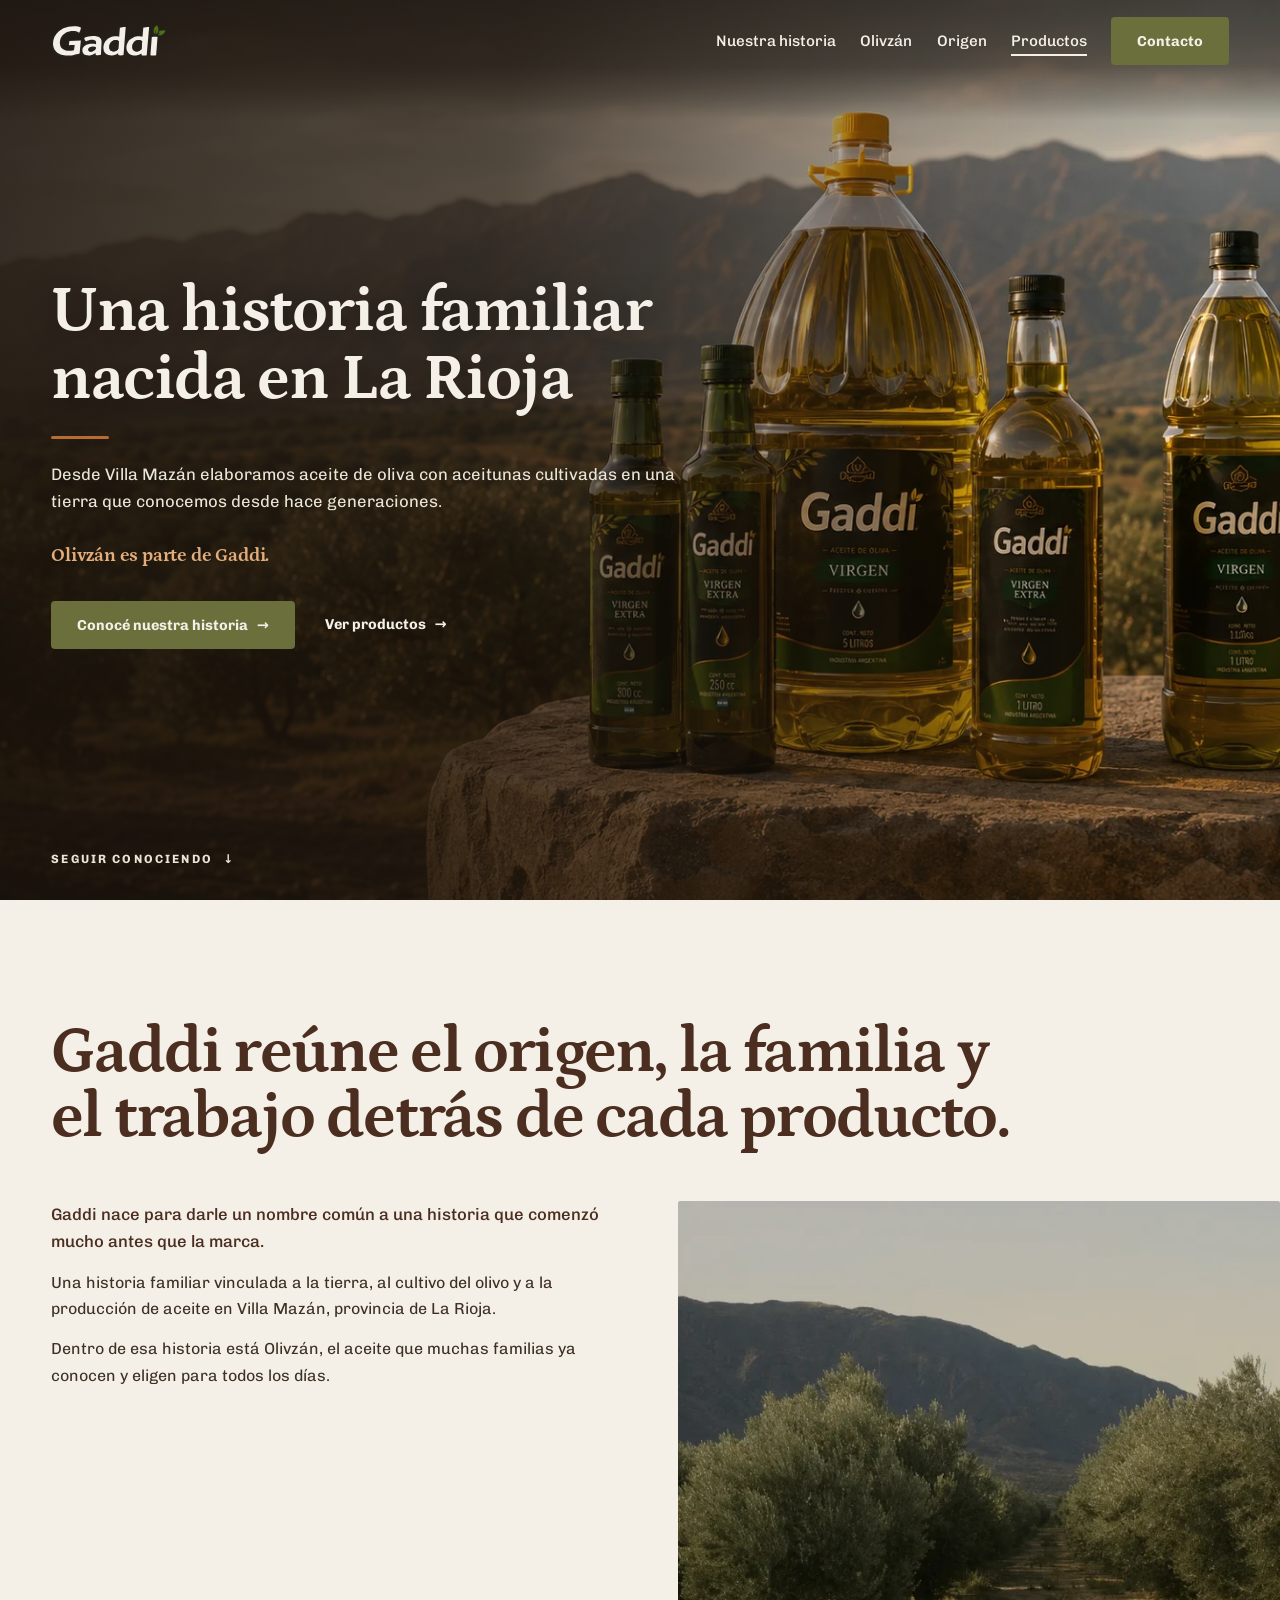
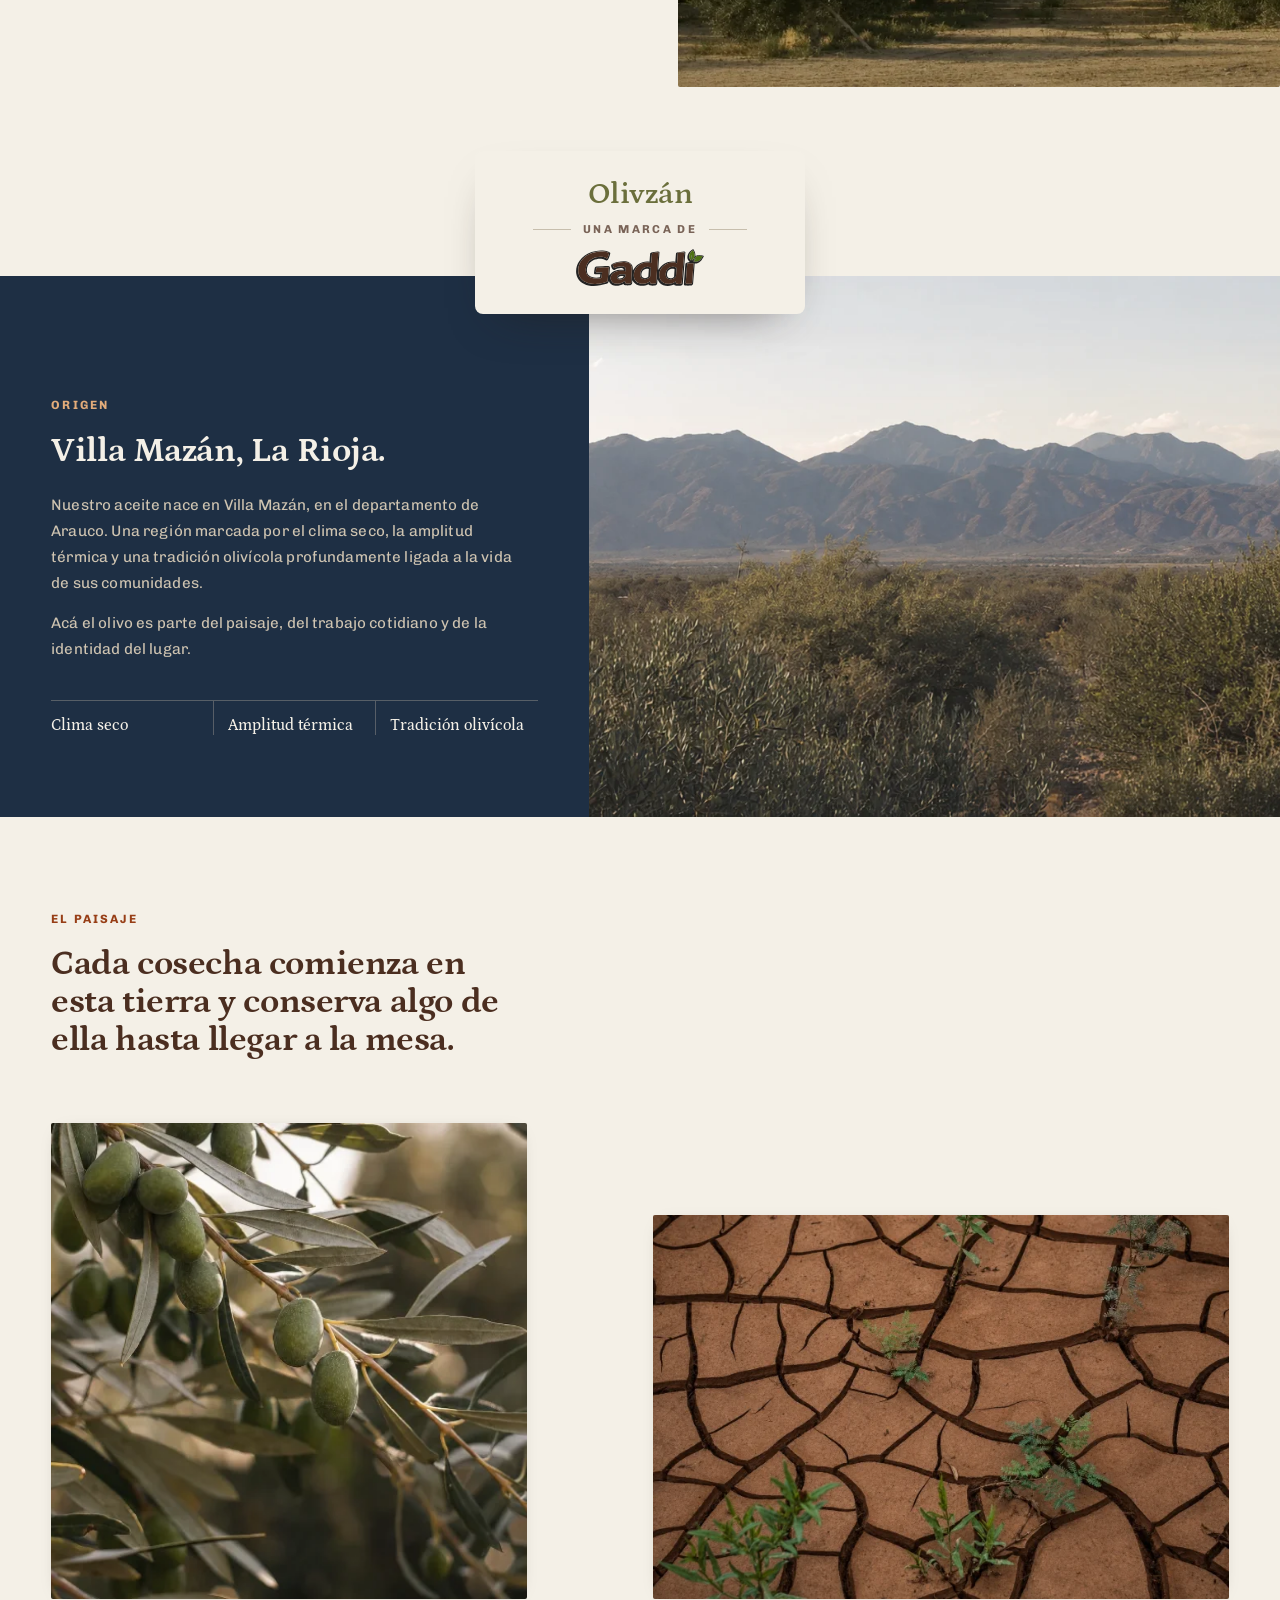
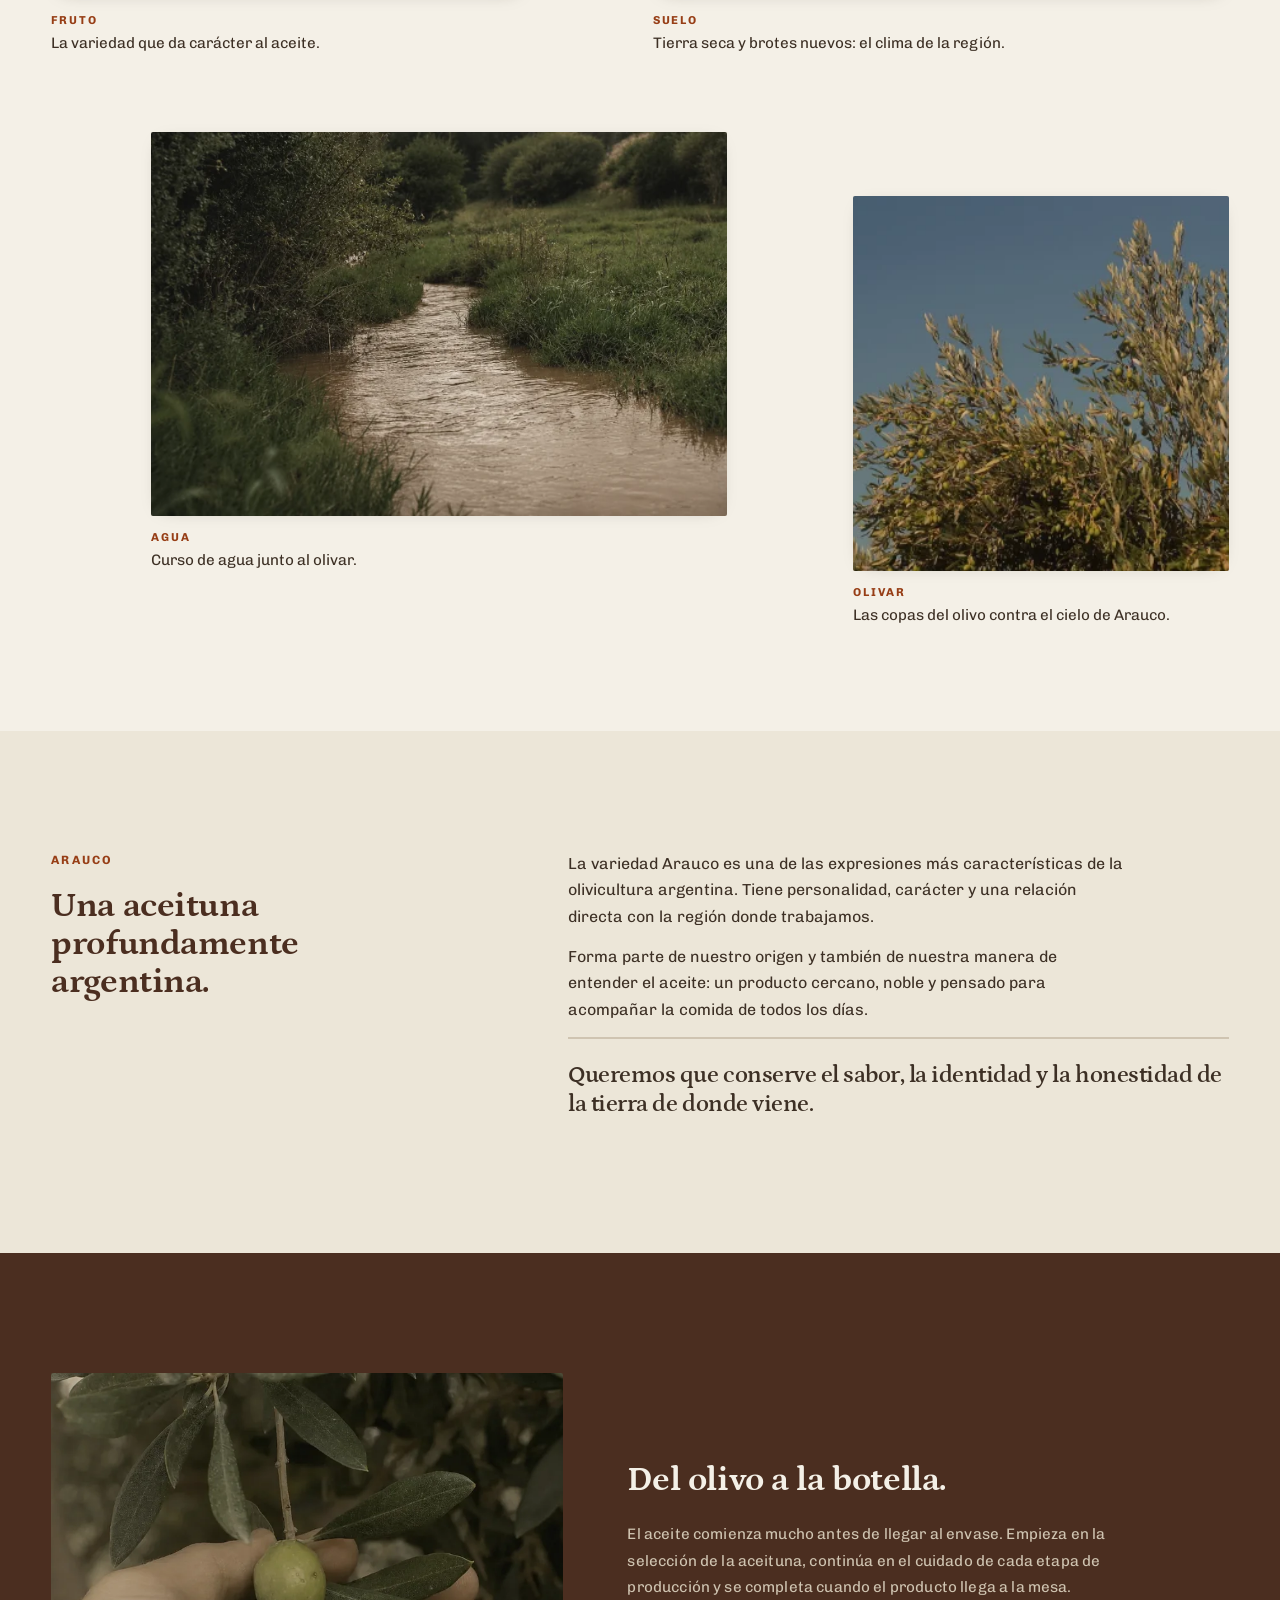
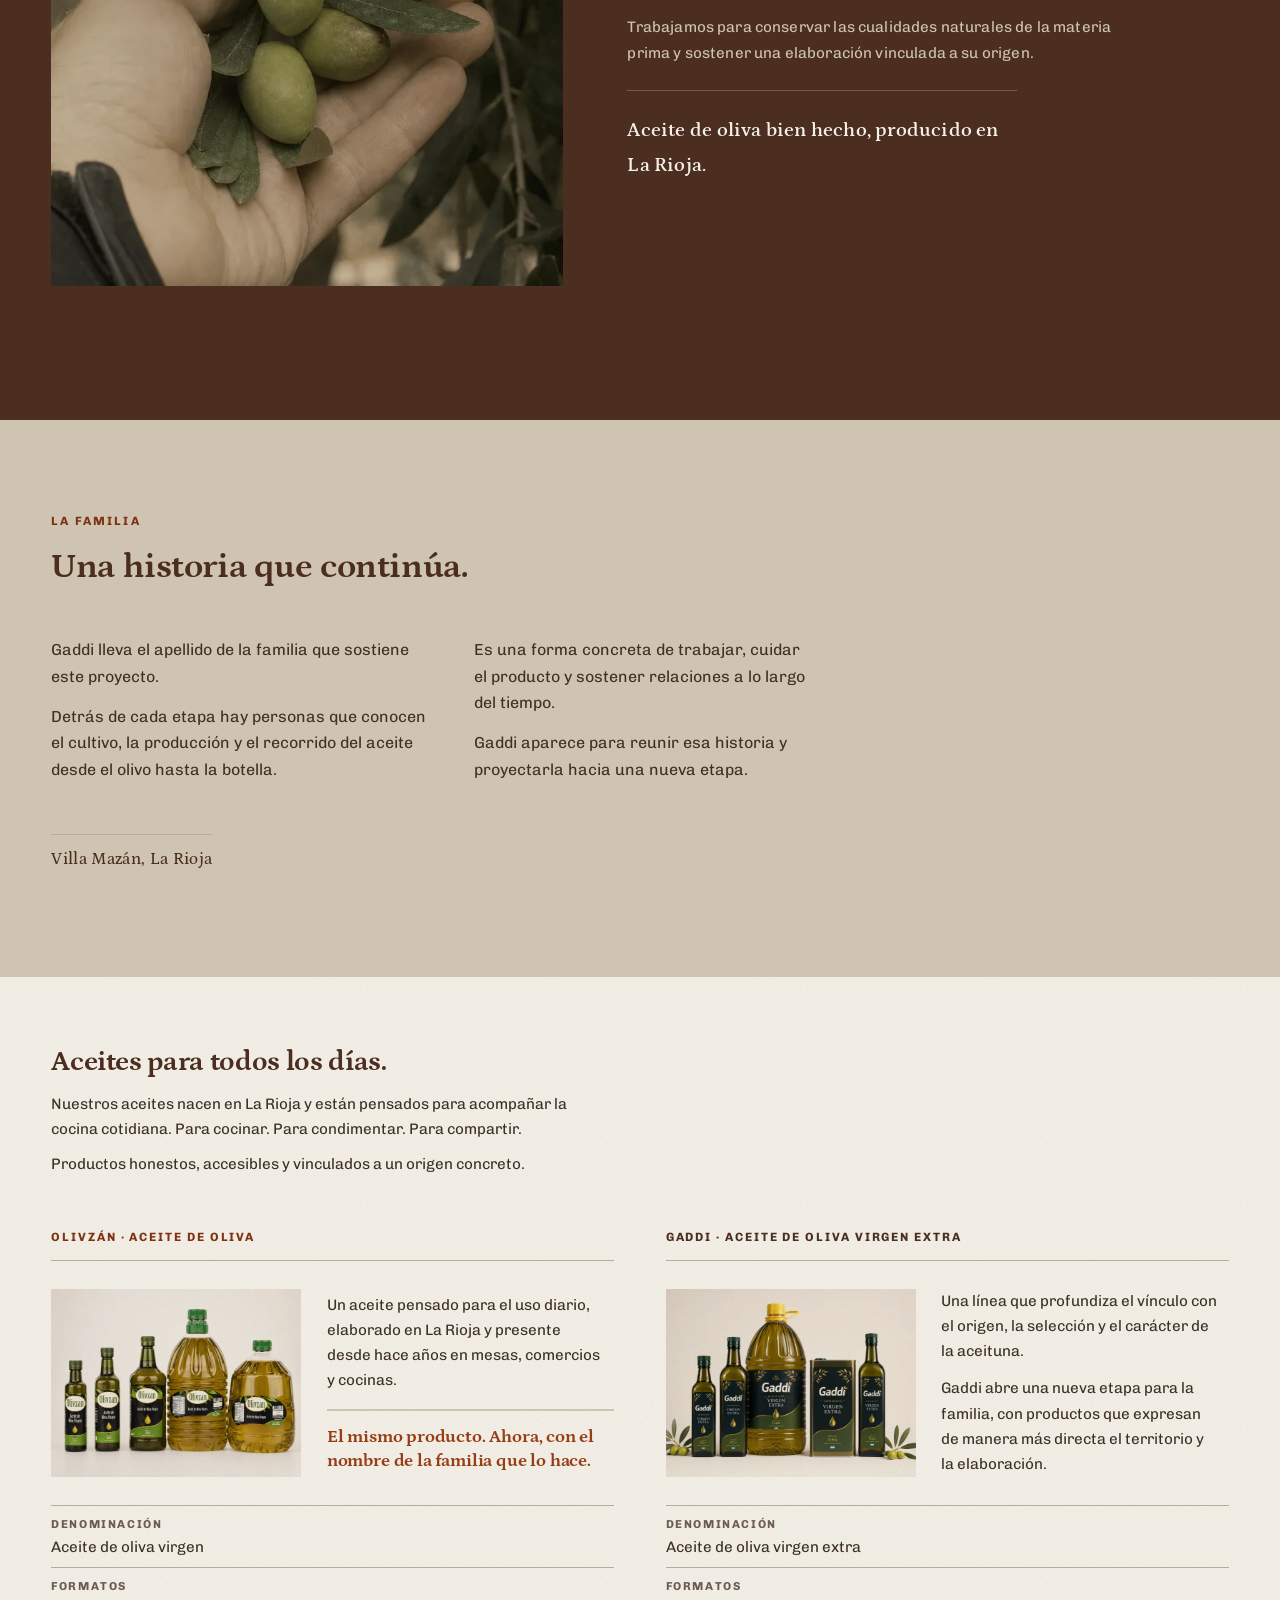
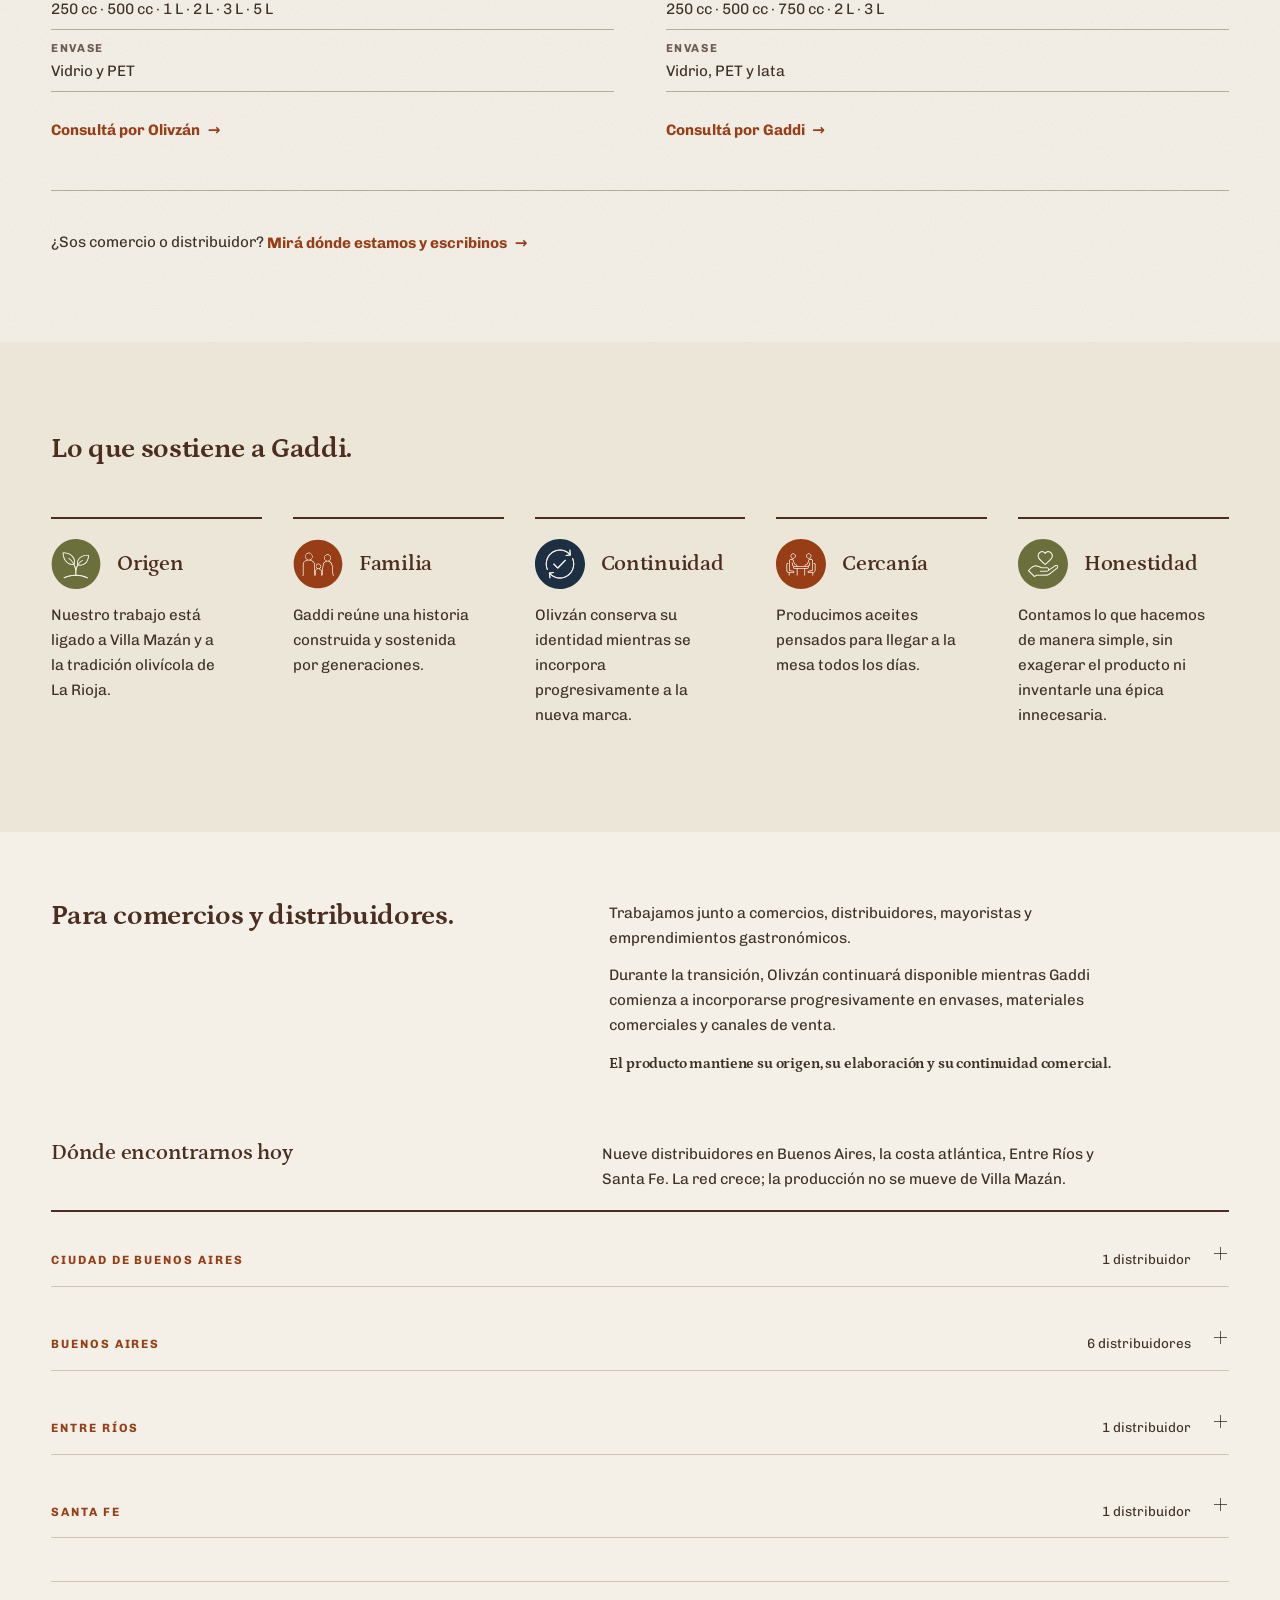
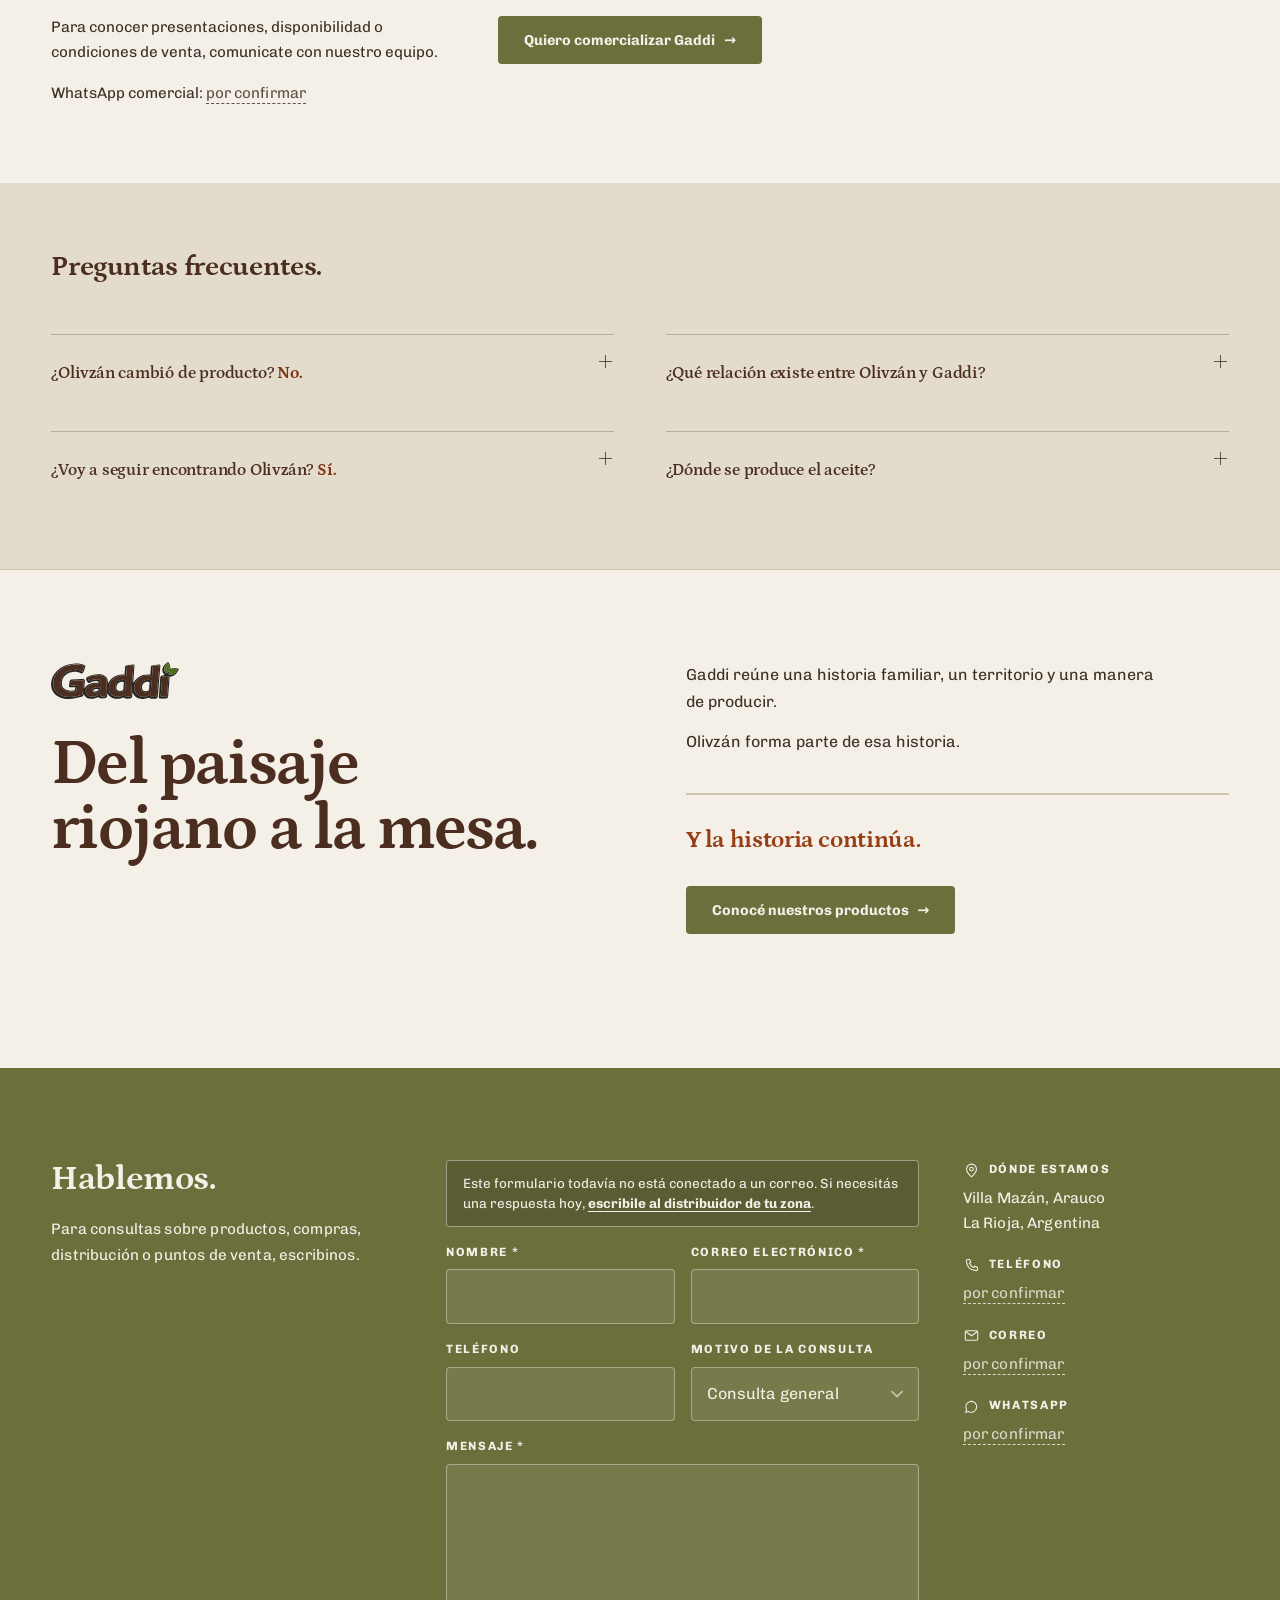
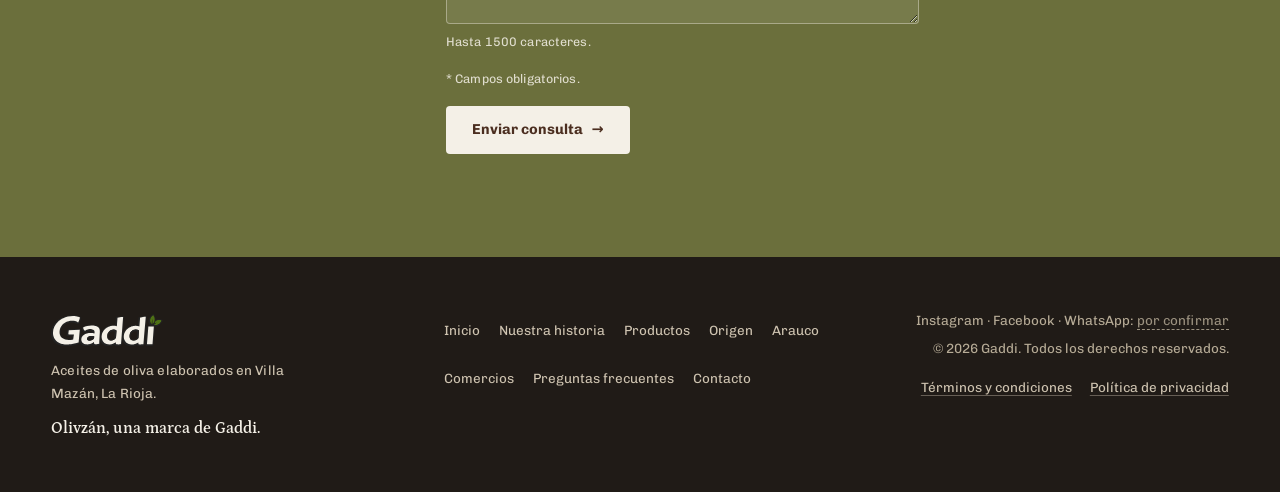
==== commit 1df8769c: "Add files via upload" ====
--- a/index.html
+++ b/index.html
@@ -1,769 +1,907 @@
-<!DOCTYPE html>
-<html lang="es">
-<head>
-  <meta charset="UTF-8">
-  <meta name="viewport" content="width=device-width, initial-scale=1.0">
-  <title>Gaddi — Aceite de oliva de Villa Mazán, La Rioja · Olivzán es parte de Gaddi</title>
-  <meta name="description" content="Aceite de oliva elaborado en Villa Mazán, Arauco, La Rioja. Gaddi reúne el origen, la familia y el trabajo detrás de cada producto. Olivzán es parte de Gaddi.">
+<!DOCTYPE html>
+<html lang="es">
+<head>
+  <meta charset="UTF-8">
+  <meta name="viewport" content="width=device-width, initial-scale=1.0">
+  <title>Gaddi — Aceite de oliva de Villa Mazán, La Rioja · Olivzán es parte de Gaddi</title>
+  <meta name="description" content="Aceite de oliva elaborado en Villa Mazán, Arauco, La Rioja. Gaddi reúne el origen, la familia y el trabajo detrás de cada producto. Olivzán es parte de Gaddi.">
   <!-- VISTA PREVIA. Quitar esta línea el día que el sitio salga a producción. -->
   <meta name="robots" content="noindex, nofollow">
-  <meta name="theme-color" content="#F4F0E7">
-
-  <!-- Vista previa de enlace. La imagen va en JPEG, no en WebP: varios
-       clientes de mensajería no renderizan WebP en el preview y la miniatura
-       queda vacía. 1200x630 es el tamaño canónico de Open Graph.
-       La ruta es relativa: cuando haya dominio definitivo conviene pasarla a
-       absoluta (https://…/assets/og/gaddi_preview.jpg), porque varios
-       scrapers no resuelven rutas relativas. -->
-  <meta property="og:type" content="website">
-  <meta property="og:title" content="Olivzán es parte de Gaddi.">
-  <meta property="og:description" content="Una historia familiar nacida en La Rioja. Aceites de oliva elaborados en Villa Mazán, Arauco.">
-  <meta property="og:image" content="assets/og/gaddi_preview.jpg">
-  <meta property="og:image:width" content="1200">
-  <meta property="og:image:height" content="630">
-  <meta name="twitter:card" content="summary_large_image">
-
-  <!-- Petrona (titulares) + Chivo (texto/UI). Sin ejes italic: el énfasis va por peso, color o tracking. -->
-  <link rel="preconnect" href="https://fonts.googleapis.com">
-  <link rel="preconnect" href="https://fonts.gstatic.com" crossorigin>
-  <link href="https://fonts.googleapis.com/css2?family=Petrona:wght@500;600;700&family=Chivo:wght@400;500;700&display=swap" rel="stylesheet">
-
-  <link rel="preload" as="image" href="assets/photos/hero_botellas_gaddi-1600.webp"
-        imagesrcset="assets/photos/hero_botellas_gaddi-1600.webp 1600w, assets/photos/hero_botellas_gaddi-2400.webp 2400w"
-        imagesizes="100vw" fetchpriority="high">
-  <!-- Baldosa de marca. El logotipo suelto se dibuja hueco sobre fondo claro,
-       o sea invisible en una pestana clara, que es la de por defecto. -->
-  <link rel="icon" href="assets/brand/gaddi_favicon.svg" type="image/svg+xml">
-  <link rel="stylesheet" href="styles.css">
-</head>
-<body id="top">
-  <a class="skip-link" href="#contenido">Saltar al contenido</a>
-
-  <!-- Logotipo original como sprite. La geometría es la del SVG oficial, sin
-       tocar; sólo el wordmark toma `currentColor` para poder ir crema sobre
-       fondo oscuro y marrón sobre marfil. El archivo original, servido como
-       <img>, se dibuja hueco sobre fondo claro: sólo sobrevive el contorno. -->
-  <svg class="sprite" aria-hidden="true" focusable="false" width="0" height="0"><symbol id="gaddi-mark" viewBox="0 0 1382.7 399.55">
-<path fill="none" d="M714.87,242.9c-9.11,15.84-13.29,42.4-1.19,58.53,16.58,22.09,51.87,16.71,68.01-3.15l5.27-81.79c-28.42-11.05-56.81-.14-72.09,26.41Z"/>
-  <path fill="none" d="M455.81,311.67c3.64,14.7,56.29,6.91,58.33-16.61-14.78-6.78-62.23.89-58.33,16.61Z"/>
-  <path fill="none" d="M1003.71,227.99c-17.15,14.6-22.82,35.68-19.66,58.87,1.82,13.36,8.94,23.81,23.28,27.9,18.52,5.29,38.74-1.19,52.65-15.37l5.29-81.18c-20.67-9.89-44.9-4.4-61.56,9.78Z"/>
-  <path fill="currentColor" d="M1166.43,25.6c-25.33,1.78-49.79,6.14-74.22,11.45-9.64,2.09-11.4,9.36-12.07,17.46l-6.86,83.39c-74.7-13.25-145.76,23.96-184.46,89.16l5.91-91.16,7.51-102.08c-9.53-17.31-69.01.9-87.93,3.52-4.11,2.41-13.02,5.92-13.34,10.29l-6.63,90.41c-74.36-13.3-147,30.82-179.82,95.17l-1.58-29.85c-2.66-50.22-57.52-70.39-99.54-69.82-43.1.59-84.57,10.51-123.99,27.3-9.74,4.15-12.51,15.17-9.99,24.39,4.56,16.63,18.99,49.98,40.58,39.09,25.63-12.93,53.37-24.74,82.28-15.05,7.16,2.4,12.43,8.52,12.23,16.46-62-6.39-120.08,6.24-154.79,60.52l6.4-81.05c.82-10.34-6.11-20.3-17.39-20.53-19.54-.4-38.88.32-58.64,1.37l-64.41,3.4c-7.67.4-21.3,3.76-23.35,12.69-4.43,19.28-6.55,38.59-8.45,58.17-.68,7.02,8.56,12.25,14.67,12.31l53.89.57-4.24,33.32c-44.06,5.84-94.36,5.71-125.89-28.58-22.3-24.25-18.21-76.82-1.25-107.23,26.1-46.82,88.34-69.37,140.75-65.29,18.4,1.43,33.23,8.33,48.72,17.34,6.19,3.6,20.18-.02,23.92-6.38,13.53-23.01,22.26-47.36,25.99-74.41-17.54-13.01-37.51-19.27-58.99-22.71-48.06-7.7-96.31-2.28-142.51,12.64-54.62,17.65-100.1,51.01-132.88,97.57C7.2,170.47-5.4,217.95,2.15,268.06c5.04,33.44,20.02,63.13,46.34,85.34,24.27,20.48,53.55,34.44,85.07,40.7,67.44,13.4,130.53-.02,195.72-17.71,14.48-3.93,21.63-14.06,25.02-30.06,26.2,65.68,105.38,58.49,157.47,32.07,4.17,8.97,11.29,13.67,20.83,13.96,27.92.84,76.41,7.15,74.61-29.5-.42-8.46.16-16.68,1.61-25.43,15.03,26.04,34.86,45.29,63.1,54.2,37.19,11.73,76.62,7.51,110.87-10,4.42,18.81,58.48,14.5,70.58,13,34.82-4.34,21.79-44.53,28.2-68.89,12.14,31.37,31.57,53.17,61.75,64.77,29.6,11.38,62.72,11.94,93.03,1.54l23.83-8.18c7.39,21.25,59.64,14.01,74.82,10.15,14.64-3.73,19.02-13.73,20.17-27.7l27.36-330.73c.58-6.99-10.96-10.33-16.09-9.97ZM340.51,351.55c-40.59,13.68-81.87,21.93-124.75,25.43-26.14.75-50.47-.1-75.63-5.81-54.19-11.36-102.13-49.32-113.31-105.34C7.9,171.1,66.07,89.49,150.25,51c56.97-26.05,150.17-38.23,207.23-6.95-4.83,21.73-11.98,41.56-22.13,60.87-12.15-8.48-22.59-15.17-36.6-18.05-46.96-9.66-97.38-1.05-136.82,26.56-34.01,23.81-55.02,60.92-56.94,101.96-1.04,22.35,1.97,43.83,14.19,62.34,32.05,48.53,103.39,47.36,154.67,35.75l8.57-61.67-58.75,1.51c-2.05.05-6.42-1.65-7.87-2.67-1.74-1.23-2.15-5.97-2.29-8.88l5.39-40.11,136.17-5.8-14.56,155.7ZM602.76,218.76l-5.8,102.42c-.89,15.66-1.39,30.23-1.31,46.29-19.47,6.81-40.38,6.93-61.53,2.01l-5.39-22.94c-30.26,21.75-65.76,33.49-102.37,27.42-21.81-3.61-41.16-16.51-48.79-38.3-6.6-18.84-4.55-39.08,5.45-55.1,29.88-47.86,102.62-50.95,153.06-40.48,2.23-12.24,3.18-25.64-3.56-36.5-6.52-10.49-19.47-15.42-31.77-16.54-50.19-4.59-79.2,20.44-82.64,19.53-11.47-3.02-19.21-26.79-22.88-39.7,33.37-15.35,67.66-22.58,103.71-24.91,34.94-2.25,85.46,5.17,99.23,42.73,3.85,10.5,5.24,22.79,4.6,34.07ZM873.1,263.46l-8.32,107.68c-18.2,5.14-36.1,6.36-54.53,2.95-11.96-2.21-6.94-16.7-11.57-25.2-33.23,26.25-74.71,34.04-114.03,21.57-38.08-12.08-60.34-45.83-60.08-85.55.18-27.5,6.08-52.1,21.98-74.97,36.95-53.15,103.19-75.34,166.2-57.67l8.52-106.89,45.46-8.73,24.01-1.28-7.81,98.89-9.84,129.2ZM1150.22,268.15l-8.44,104.63c-9.85,3.93-58.58,8.44-60.81-2.57l-3.96-19.5c-33.86,21.94-65.36,32.18-106.4,22.91-42.4-9.58-71.22-45.79-71.83-89.07-.38-26.94,6.12-51.91,21.78-74.09,38.7-55.58,106.57-76.24,170.94-57.22l9.28-109.16c23.19-4.51,45.56-8.55,70.1-9.85l-20.64,233.92Z"/>
-  <path fill="currentColor" d="M1291.47,74.37c-1.15-32.42-6.67-45.94-24.79-74.37-14.36,8.88-26.53,18.21-38.11,29.91-26.51,26.78-35.2,73.89-8.42,100.79,3.32,3.34,5.86,6.29,9.08,10.15l-26.29,4.34c-7.71,1.27-20.22,7-20.92,16.03l-3.66,47.47-12.63,166.27c-.75,9.93,4.76,18.6,15.79,19.82,19.14,2.12,39.45,1.43,60.23.49,11.44-.51,19.24-7.36,23.38-16.92l11.54-140.79,5.92-80.64c51.77,1.77,80.11-38.98,100.12-82.41-27.68-10.81-65.11-13.67-91.23-.14ZM1231.01,48.96c7.54-14.61,19.2-26.15,33.94-34.46,1.86,6.62,4.37,10.39,7.03,15.31,16.78,31.07,11.52,71.07-17.97,93.69l-1.48-61.69c-6.47,20.15-7.13,40.59-7.89,63.33-21.92-19.65-26.91-50.47-13.63-76.19ZM1254.69,364.41l-.52,6.95c-.43,5.85-54.39,3.42-60.91,3.13-2.02-.09-5.59-2.04-6.61-3.47-1.03-1.43-.86-5.59-.56-8.32l16.29-207.09c22.33-2.78,44.94-3.13,68.12-2.14l-15.81,210.94ZM1266.38,130.02l40.68-22.5-35.74,10.08c8.18-8.64,11.35-18.27,17.1-27.45,12.23-19.54,58.62-19,80.56-11.31-22.42,41.35-52.65,72.23-102.61,51.19Z"/>
-  <path fill="currentColor" d="M213.51,241.76c.13,2.91.54,7.65,2.29,8.88,1.45,1.02,5.83,2.72,7.87,2.67l58.75-1.51-8.57,61.67c-51.27,11.61-122.61,12.78-154.67-35.75-12.22-18.5-15.23-39.99-14.19-62.34,1.92-41.03,22.93-78.15,56.94-101.96,39.43-27.6,89.86-36.22,136.82-26.56,14.01,2.88,24.45,9.58,36.6,18.05,10.15-19.31,17.3-39.15,22.13-60.87-57.06-31.28-150.26-19.1-207.23,6.95C66.07,89.49,7.9,171.1,26.82,265.83c11.18,56.03,59.12,93.98,113.31,105.34,25.15,5.71,49.49,6.56,75.63,5.81,42.89-3.5,84.16-11.74,124.75-25.43l14.56-155.7-136.17,5.8-5.39,40.11Z"/>
-  <path fill="currentColor" d="M1091.48,153.24c-64.37-19.02-132.23,1.64-170.94,57.22-15.65,22.18-22.16,47.15-21.78,74.09.62,43.28,29.43,79.49,71.83,89.07,41.04,9.27,72.54-.96,106.4-22.91l3.96,19.5c2.23,11.01,50.96,6.49,60.81,2.57l8.44-104.63,20.64-233.92c-24.54,1.3-46.91,5.34-70.1,9.85l-9.28,109.16ZM1080.18,296.97c-13.75,17.9-31.96,28.86-55.37,30.62-19.95,1.51-40.09-6.7-49.01-24.8-8.2-16.63-7.19-36.3-2.9-54.01,7-28.9,29.05-48.33,57.21-55.5,20.52-5.22,40.85-2.45,57.17,11.35l-7.09,92.34Z"/>
-  <path fill="currentColor" d="M866.74,36.64l-45.46,8.73-8.52,106.89c-63.01-17.67-129.25,4.52-166.2,57.67-15.9,22.87-21.8,47.47-21.98,74.97-.26,39.72,22,73.47,60.08,85.55,39.31,12.47,80.8,4.67,114.03-21.57,4.64,8.5-.39,22.98,11.57,25.2,18.43,3.41,36.32,2.19,54.53-2.95l8.32-107.68,9.84-129.2,7.81-98.89-24.01,1.28ZM802.83,293.97c-16.52,26.75-49.35,39.72-80.62,28.79-31.56-11.03-32.04-55.84-20.7-83.49,16.7-40.73,72.81-64.45,107.58-34.51l-6.26,89.2Z"/>
-  <path fill="currentColor" d="M498.92,141.97c-36.06,2.33-70.35,9.56-103.71,24.91,3.67,12.91,11.42,36.68,22.88,39.7,3.44.91,32.45-24.12,82.64-19.53,12.3,1.12,25.25,6.05,31.77,16.54,6.75,10.86,5.8,24.26,3.56,36.5-50.43-10.47-123.18-7.37-153.06,40.48-10,16.01-12.04,36.26-5.45,55.1,7.63,21.79,26.98,34.69,48.79,38.3,36.62,6.07,72.12-5.67,102.37-27.42l5.39,22.94c21.15,4.92,42.06,4.79,61.53-2.01-.08-16.06.42-30.63,1.31-46.29l5.8-102.42c.64-11.28-.75-23.57-4.6-34.07-13.78-37.56-64.29-44.98-99.23-42.73ZM531.62,299.22c-15.61,30.59-75.53,42.93-86.42,14.85-2.99-7.72-.61-17.44,4.68-23.62,17.65-20.66,59.03-20.57,83.24-14.65l-1.49,23.43Z"/>
-  <path fill="currentColor" d="M1202.38,155.61l-16.29,207.09c-.3,2.73-.47,6.89.56,8.32,1.03,1.43,4.59,3.38,6.61,3.47,6.52.28,60.48,2.72,60.91-3.13l.52-6.95,15.81-210.94c-23.18-.99-45.79-.64-68.12,2.14Z"/>
-  <path fill="currentColor" d="M1030.11,193.29c-28.17,7.17-50.22,26.6-57.21,55.5-4.29,17.71-5.3,37.38,2.9,54.01,8.92,18.1,29.06,26.31,49.01,24.8,23.42-1.77,41.63-12.73,55.37-30.62l7.09-92.34c-16.32-13.8-36.65-16.57-57.17-11.35ZM1059.97,299.39c-13.91,14.18-34.13,20.66-52.65,15.37-14.34-4.09-21.46-14.54-23.28-27.9-3.15-23.19,2.51-44.28,19.66-58.87,16.66-14.18,40.9-19.67,61.56-9.78l-5.29,81.18Z"/>
-  <path fill="currentColor" d="M701.51,239.27c-11.34,27.65-10.86,72.46,20.7,83.49,31.27,10.93,64.09-2.04,80.62-28.79l6.26-89.2c-34.77-29.95-90.88-6.22-107.58,34.51ZM781.69,298.28c-16.14,19.85-51.43,25.24-68.01,3.15-12.1-16.12-7.92-42.69,1.19-58.53,15.28-26.55,43.67-37.47,72.09-26.41l-5.27,81.79Z"/>
-  <path fill="currentColor" d="M449.87,290.44c-5.28,6.18-7.67,15.9-4.68,23.62,10.89,28.08,70.81,15.75,86.42-14.85l1.49-23.43c-24.21-5.92-65.59-6-83.24,14.65ZM455.81,311.67c-3.9-15.72,43.56-23.39,58.33-16.61-2.05,23.52-54.69,31.31-58.33,16.61Z"/>
-  <path fill="#4e7115" d="M1244.65,125.15c.75-22.74,1.41-43.18,7.89-63.33l1.48,61.69c29.48-22.62,34.75-62.62,17.97-93.69-2.66-4.93-5.18-8.69-7.03-15.31-14.75,8.31-26.4,19.85-33.94,34.46-13.28,25.72-8.29,56.54,13.63,76.19Z"/>
-  <path fill="#4e7115" d="M1288.43,90.14c-5.75,9.18-8.92,18.81-17.1,27.45l35.74-10.08-40.68,22.5c49.96,21.05,80.19-9.84,102.61-51.19-21.94-7.69-68.33-8.23-80.56,11.31Z"/>
-</symbol></svg>
-
-  <!-- ================================ HEADER ================================ -->
-  <header class="site-header" data-header>
-    <div class="site-header__inner">
-      <a class="brand" href="#top" aria-label="Gaddi — Inicio">
-        <svg class="brand__mark" viewBox="0 0 1382.7 399.55" role="img" aria-label="Gaddi"><use href="#gaddi-mark"></use></svg>
-      </a>
-
-      <nav class="nav" aria-label="Principal">
-        <button class="nav__toggle" type="button" aria-expanded="false" aria-controls="nav-menu" data-nav-toggle>
-          <span data-nav-toggle-text>Menú</span>
-          <span class="nav__toggle-bars" aria-hidden="true"><span></span><span></span></span>
-        </button>
-
-        <div class="nav__panel" id="nav-menu" data-nav-menu>
-          <!-- "Olivzán" ya no lleva a una sección de transición —no existe— sino
-               a su ficha de producto, que es lo que la persona busca cuando
-               hace clic ahí. Comercios no está en el menú del copy: se llega
-               desde Productos y desde el pie. -->
-          <ul class="nav__list" data-nav-list>
-            <li><a href="#familia">Nuestra historia</a></li>
-            <li><a href="#olivzan">Olivzán</a></li>
-            <li><a href="#origen">Origen</a></li>
-            <li><a href="#productos">Productos</a></li>
-          </ul>
-          <a class="btn btn--primary nav__cta-mobile" href="#contacto">Contacto</a>
-        </div>
-      </nav>
-
-      <a class="btn btn--primary nav__cta" href="#contacto">Contacto</a>
-    </div>
-  </header>
-
-  <main id="contenido">
-
-    <!-- ================================= HERO ================================= -->
-    <section class="hero" aria-labelledby="hero-title">
-      <img class="hero__photo"
-           src="assets/photos/hero_botellas_gaddi-1600.webp"
-           srcset="assets/photos/hero_botellas_gaddi-1600.webp 1600w,
-                   assets/photos/hero_botellas_gaddi-2400.webp 2400w"
-           sizes="100vw"
-           alt="Botellas y bidones de aceite de oliva Gaddi sobre una piedra, con el olivar y la sierra de Villa Mazán al fondo"
-           fetchpriority="high" decoding="async">
-      <span class="hero__overlay" aria-hidden="true"></span>
-
-      <div class="container hero__inner">
-        <div class="hero__text">
-          <h1 class="hero__title" id="hero-title">Una historia familiar nacida en La Rioja</h1>
-          <span class="rule" aria-hidden="true"></span>
-          <p class="hero__lead">Desde Villa Mazán elaboramos aceite de oliva con aceitunas cultivadas en una tierra que conocemos desde hace generaciones.</p>
-          <!-- La transición se afirma acá y no se explica en ningún lado de la
-               narrativa. Es la única mención por encima del pliegue. -->
-          <p class="hero__claim">Olivzán es parte de Gaddi.</p>
-          <div class="hero__actions">
-            <a class="btn btn--primary" href="#familia">Conocé nuestra historia <span class="arrow" aria-hidden="true">→</span></a>
-            <a class="btn btn--ghost" href="#productos">Ver productos <span class="arrow" aria-hidden="true">→</span></a>
-          </div>
-        </div>
-      </div>
-
-      <a class="hero__scroll" href="#presentacion">Seguir conociendo <span aria-hidden="true">↓</span></a>
-    </section>
-
-    <!-- ============================== PRESENTACIÓN ============================== -->
-    <section class="opening" id="presentacion" aria-labelledby="opening-title">
-      <header class="container opening__head reveal">
-        <p class="overline">Gaddi</p>
-        <h2 class="section-title section-title--display" id="opening-title">Gaddi reúne el origen, la familia y el trabajo detrás de cada producto.</h2>
-      </header>
-
-      <div class="container opening__inner">
-        <div class="opening__text reveal">
-          <p class="lead-body">Gaddi nace para darle un nombre común a una historia que comenzó mucho antes que la marca.</p>
-          <p>Una historia familiar vinculada a la tierra, al cultivo del olivo y a la producción de aceite en Villa Mazán, provincia de La Rioja.</p>
-          <p>Dentro de esa historia está Olivzán, el aceite que muchas familias ya conocen y eligen para todos los días.</p>
-        </div>
-
-        <figure class="opening__media reveal">
-          <img src="assets/photos/transicion_rama-1100.webp"
-               alt="Rama de olivo con aceitunas Arauco a contraluz, junto al curso de agua del olivar"
-               width="1100" height="733" loading="lazy" decoding="async">
-        </figure>
-      </div>
-
-      <!-- Lockup de respaldo, montado sobre el borde del campo azul como la
-           píldora del PNG. Cierra la presentación: el texto acaba de decir que
-           Olivzán está dentro de esta historia y el lockup lo afirma sin una
-           palabra más. Es todo lo que la narrativa dice de la transición.
-           ASSET GAP: no hay vectorial de Olivzán; va como texto en Petrona. -->
-      <div class="endorse" role="img" aria-label="Olivzán, una marca de Gaddi">
-        <span class="endorse__olivzan">Olivzán</span>
-        <span class="endorse__nexo">una marca de</span>
-        <svg class="endorse__gaddi" viewBox="0 0 1382.7 399.55" aria-hidden="true"><use href="#gaddi-mark"></use></svg>
-      </div>
-    </section>
-
-    <!-- ================================= ORIGEN ================================= -->
-    <section class="territory" id="origen" aria-labelledby="territory-title">
-      <div class="territory__panel reveal">
-        <p class="overline overline--on-dark">Origen</p>
-        <h2 class="section-title section-title--light" id="territory-title">Villa Mazán, La Rioja.</h2>
-        <p class="territory__text">Nuestro aceite nace en Villa Mazán, en el departamento de Arauco. Una región marcada por el clima seco, la amplitud térmica y una tradición olivícola profundamente ligada a la vida de sus comunidades.</p>
-        <p class="territory__text">Acá el olivo es parte del paisaje, del trabajo cotidiano y de la identidad del lugar.</p>
-        <ul class="conditions">
-          <li>Clima seco</li>
-          <li>Amplitud térmica</li>
-          <li>Tradición olivícola</li>
-        </ul>
-      </div>
-      <figure class="territory__media">
-        <img src="assets/photos/photo_07.webp"
-             alt="Panorámica de las hileras de olivos que se extienden hacia la sierra de Villa Mazán"
-             loading="lazy" decoding="async">
-      </figure>
-    </section>
-
-    <!-- ============================== EL PAISAJE ============================== -->
-    <section class="landscape" id="paisaje" aria-labelledby="landscape-title">
-      <div class="container">
-        <header class="landscape__head reveal">
-          <div>
-            <p class="overline">El paisaje</p>
-            <h2 class="section-title" id="landscape-title">Cada cosecha comienza en esta tierra y conserva algo de ella hasta llegar a la mesa.</h2>
-          </div>
-        </header>
-
-        <ul class="landscape__grid">
-          <li class="reveal">
-            <figure>
-              <div class="frame frame--portrait">
-                <img src="assets/photos/photo_02.webp" alt="Aceitunas Arauco verdes madurando en la rama, en primer plano" loading="lazy" decoding="async">
-              </div>
-              <figcaption class="figcap">
-                <span class="figcap__fn">Fruto</span>
-                <span class="figcap__txt">La variedad que da carácter al aceite.</span>
-              </figcaption>
-            </figure>
-          </li>
-          <li class="reveal">
-            <figure>
-              <div class="frame frame--wide">
-                <img src="assets/photos/photo_03.webp" alt="Suelo agrietado y seco con pequeños brotes verdes" loading="lazy" decoding="async">
-              </div>
-              <figcaption class="figcap">
-                <span class="figcap__fn">Suelo</span>
-                <span class="figcap__txt">Tierra seca y brotes nuevos: el clima de la región.</span>
-              </figcaption>
-            </figure>
-          </li>
-          <li class="reveal">
-            <figure>
-              <div class="frame frame--wide">
-                <img src="assets/photos/photo_04.webp" alt="Curso de agua que atraviesa la vegetación junto al olivar" loading="lazy" decoding="async">
-              </div>
-              <figcaption class="figcap">
-                <span class="figcap__fn">Agua</span>
-                <span class="figcap__txt">Curso de agua junto al olivar.</span>
-              </figcaption>
-            </figure>
-          </li>
-          <li class="reveal">
-            <figure>
-              <div class="frame frame--portrait">
-                <img src="assets/photos/photo_09.webp" alt="Copas de los olivos con aceitunas recortadas contra el cielo" loading="lazy" decoding="async">
-              </div>
-              <figcaption class="figcap">
-                <span class="figcap__fn">Olivar</span>
-                <span class="figcap__txt">Las copas del olivo contra el cielo de Arauco.</span>
-              </figcaption>
-            </figure>
-          </li>
-        </ul>
-      </div>
-    </section>
-
-    <!-- ================================= ARAUCO ================================= -->
-    <section class="variety" id="arauco" aria-labelledby="variety-title">
-      <div class="container variety__inner">
-        <figure class="variety__media reveal">
-          <img src="assets/photos/photo_01.webp"
-               alt="Aceitunas Arauco verdes en la rama, en detalle"
-               loading="lazy" decoding="async">
-        </figure>
-
-        <div class="variety__text reveal">
-          <p class="overline">Arauco</p>
-          <h2 class="section-title" id="variety-title">Una aceituna profundamente argentina.</h2>
-          <p>La variedad Arauco es una de las expresiones más características de la olivicultura argentina. Tiene personalidad, carácter y una relación directa con la región donde trabajamos.</p>
-          <p>Forma parte de nuestro origen y también de nuestra manera de entender el aceite: un producto cercano, noble y pensado para acompañar la comida de todos los días.</p>
-          <p class="pullquote pullquote--inline">Queremos que conserve el sabor, la identidad y la honestidad de la tierra de donde viene.</p>
-        </div>
-      </div>
-    </section>
-
-    <!-- ================================= PROCESO ================================= -->
-    <section class="process" id="proceso" aria-labelledby="process-title">
-      <div class="container process__inner">
-        <figure class="process__media reveal">
-          <img src="assets/photos/photo_05.webp"
-               alt="Una mano sostiene tres aceitunas Arauco todavía unidas a la rama"
-               loading="lazy" decoding="async">
-        </figure>
-
-        <div class="process__text reveal">
-          <p class="overline overline--on-dark">Proceso</p>
-          <h2 class="section-title section-title--light" id="process-title">Del olivo a la botella.</h2>
-          <p>El aceite comienza mucho antes de llegar al envase. Empieza en la selección de la aceituna, continúa en el cuidado de cada etapa de producción y se completa cuando el producto llega a la mesa.</p>
-          <p>Trabajamos para conservar las cualidades naturales de la materia prima y sostener una elaboración vinculada a su origen.</p>
-          <p class="process__claim">Aceite de oliva bien hecho, producido en La Rioja.</p>
-        </div>
-      </div>
-    </section>
-
-    <!-- =============================== LA FAMILIA =============================== -->
-    <section class="story" id="familia" aria-labelledby="story-title">
-      <div class="container story__inner">
-        <header class="section-head reveal">
-          <p class="overline">La familia</p>
-          <h2 class="section-title" id="story-title">Una historia que continúa.</h2>
-        </header>
-
-        <div class="story__cols reveal">
-          <div>
-            <p>Gaddi lleva el apellido de la familia que sostiene este proyecto.</p>
-            <p>Detrás de cada etapa hay personas que conocen el cultivo, la producción y el recorrido del aceite desde el olivo hasta la botella.</p>
-          </div>
-          <div>
-            <p>Es una forma concreta de trabajar, cuidar el producto y sostener relaciones a lo largo del tiempo.</p>
-            <p>Gaddi aparece para reunir esa historia y proyectarla hacia una nueva etapa.</p>
-          </div>
-        </div>
-
-        <!-- Firma: hasta validar el apellido con el cliente, sólo el lugar. -->
-        <p class="signature">Villa Mazán, La Rioja</p>
-      </div>
-    </section>
-
-    <!-- ================================ PRODUCTOS ================================ -->
-    <section class="products" id="productos" aria-labelledby="products-title">
-      <div class="container">
-        <header class="section-head reveal">
-          <p class="overline">Productos</p>
-          <h2 class="section-title" id="products-title">Aceites para todos los días.</h2>
-          <p class="products__lead">Nuestros aceites nacen en La Rioja y están pensados para acompañar la cocina cotidiana. Para cocinar. Para condimentar. Para compartir.</p>
-          <p class="products__lead">Productos honestos, accesibles y vinculados a un origen concreto.</p>
-        </header>
-
-        <div class="products__grid">
-          <!-- Olivzán primero: es la marca que el cliente ya reconoce. Su ficha
-               es además el destino del ítem "Olivzán" del menú. -->
-          <article class="product reveal" id="olivzan">
-            <h3 class="product__kicker product__kicker--olivzan">Olivzán · Aceite de oliva</h3>
-            <div class="product__row">
-              <figure class="product__media">
-                <img src="assets/products/olivzan_linea-1200.webp"
-                     srcset="assets/products/olivzan_linea-700.webp 700w,
-                             assets/products/olivzan_linea-1200.webp 1200w"
-                     sizes="(max-width: 900px) 80vw, 24vw"
-                     alt="Línea Olivzán: botellas de 250 cc, 500 cc y 1 litro, y bidones de 2, 3 y 5 litros de aceite de oliva virgen"
-                     loading="lazy" decoding="async">
-              </figure>
-              <div class="product__body">
-                <p class="product__text">Un aceite pensado para el uso diario, elaborado en La Rioja y presente desde hace años en mesas, comercios y cocinas.</p>
-                <!-- Esta línea reemplaza a toda la sección de transición. El
-                     resto —convivencia, etapas, incorporación progresiva— vive
-                     en Preguntas frecuentes, que es adonde va quien duda. -->
-                <p class="product__claim">El mismo producto. Ahora, con el nombre de la familia que lo hace.</p>
-              </div>
-            </div>
-            <dl class="spec">
-              <div><dt>Denominación</dt><dd>Aceite de oliva virgen</dd></div>
-              <div><dt>Formatos</dt><dd class="nums">250 cc · 500 cc · 1 L · 2 L · 3 L · 5 L</dd></div>
-              <div><dt>Envase</dt><dd>Vidrio y PET</dd></div>
-            </dl>
-            <a class="link-arrow" href="#contacto">Consultá por Olivzán <span class="arrow" aria-hidden="true">→</span></a>
-          </article>
-
-          <article class="product reveal">
-            <h3 class="product__kicker">Gaddi · Aceite de oliva virgen extra</h3>
-            <div class="product__row">
-              <figure class="product__media">
-                <img src="assets/products/gaddi_linea-1200.webp"
-                     srcset="assets/products/gaddi_linea-700.webp 700w,
-                             assets/products/gaddi_linea-1200.webp 1200w"
-                     sizes="(max-width: 900px) 80vw, 24vw"
-                     alt="Línea Gaddi: botellas de vidrio de 250, 500 y 750 cc, bidón de 2 litros y lata de 3 litros"
-                     loading="lazy" decoding="async">
-              </figure>
-              <div class="product__body">
-                <p class="product__text">Una línea que profundiza el vínculo con el origen, la selección y el carácter de la aceituna.</p>
-                <p class="product__text">Gaddi abre una nueva etapa para la familia, con productos que expresan de manera más directa el territorio y la elaboración.</p>
-              </div>
-            </div>
-            <dl class="spec">
-              <div><dt>Denominación</dt><dd>Aceite de oliva virgen extra</dd></div>
-              <div><dt>Formatos</dt><dd class="nums">250 cc · 500 cc · 750 cc · 2 L · 3 L</dd></div>
-              <div><dt>Envase</dt><dd>Vidrio, PET y lata</dd></div>
-            </dl>
-            <a class="link-arrow" href="#contacto">Consultá por Gaddi <span class="arrow" aria-hidden="true">→</span></a>
-          </article>
-        </div>
-
-        <p class="products__note">¿Sos comercio o distribuidor? <a class="link-arrow" href="#comercios">Mirá dónde estamos y escribinos <span class="arrow" aria-hidden="true">→</span></a></p>
-      </div>
-    </section>
-
-    <!-- ================================= VALORES ================================= -->
-    <section class="principles" id="valores" aria-labelledby="principles-title">
-      <div class="container">
-        <header class="section-head reveal">
-          <p class="overline">Valores</p>
-          <h2 class="section-title" id="principles-title">Lo que sostiene a Gaddi.</h2>
-        </header>
-
-        <ul class="principles__list">
-          <li class="principle reveal">
-            <h3 class="principle__title">
-              <span class="principle__icon principle__icon--oliva" aria-hidden="true">
-                <svg viewBox="0 0 24 24" fill="none" stroke="currentColor" stroke-width="1.5" stroke-linecap="round" stroke-linejoin="round"><path d="M5 19c-1-8 5-14 14-14 1 8-5 15-14 14Z"/><path d="M5.5 18.5c3-4.5 6.5-7 10.5-8.2"/></svg>
-              </span>
-              Origen
-            </h3>
-            <p class="principle__text">Nuestro trabajo está ligado a Villa Mazán y a la tradición olivícola de La Rioja.</p>
-          </li>
-
-          <li class="principle reveal">
-            <h3 class="principle__title">
-              <span class="principle__icon principle__icon--terracota" aria-hidden="true">
-                <svg viewBox="0 0 24 24" fill="none" stroke="currentColor" stroke-width="1.5" stroke-linecap="round" stroke-linejoin="round"><circle cx="8.4" cy="9.6" r="3"/><path d="M3.4 20.4v-1.6a3.6 3.6 0 0 1 3.6-3.6h2.8a3.6 3.6 0 0 1 3.6 3.6v1.6"/><circle cx="16.8" cy="7.6" r="2.4"/><path d="M15.6 13.4h1.8a3.2 3.2 0 0 1 3.2 3.2v1.4"/></svg>
-              </span>
-              Familia
-            </h3>
-            <p class="principle__text">Gaddi reúne una historia construida y sostenida por generaciones.</p>
-          </li>
-
-          <li class="principle reveal">
-            <h3 class="principle__title">
-              <span class="principle__icon principle__icon--azul" aria-hidden="true">
-                <svg viewBox="0 0 24 24" fill="none" stroke="currentColor" stroke-width="1.5" stroke-linecap="round" stroke-linejoin="round"><path d="M10.4 14.4 8.6 16.2a3.8 3.8 0 0 1-5.4-5.4l2.6-2.6a3.8 3.8 0 0 1 5.4 0"/><path d="m13.6 9.6 1.8-1.8a3.8 3.8 0 0 1 5.4 5.4l-2.6 2.6a3.8 3.8 0 0 1-5.4 0"/></svg>
-              </span>
-              Continuidad
-            </h3>
-            <p class="principle__text">Olivzán conserva su identidad mientras se incorpora progresivamente a la nueva marca.</p>
-          </li>
-
-          <li class="principle reveal">
-            <h3 class="principle__title">
-              <span class="principle__icon principle__icon--terracota" aria-hidden="true">
-                <svg viewBox="0 0 24 24" fill="none" stroke="currentColor" stroke-width="1.5" stroke-linecap="round" stroke-linejoin="round"><path d="M3.6 12.4h16.8a8.4 8.4 0 0 1-16.8 0Z"/><path d="M2.6 20.4h18.8"/><path d="M9.2 8.8c0-1.5 1.6-1.7 1.6-3.2M13.6 8.8c0-1.5 1.6-1.7 1.6-3.2"/></svg>
-              </span>
-              Cercanía
-            </h3>
-            <p class="principle__text">Producimos aceites pensados para llegar a la mesa todos los días.</p>
-          </li>
-
-          <li class="principle reveal">
-            <h3 class="principle__title">
-              <span class="principle__icon principle__icon--oliva" aria-hidden="true">
-                <svg viewBox="0 0 24 24" fill="none" stroke="currentColor" stroke-width="1.5" stroke-linecap="round" stroke-linejoin="round"><path d="M12 3.2 19.4 6v5.4c0 4.2-3 7.7-7.4 9.4-4.4-1.7-7.4-5.2-7.4-9.4V6Z"/><path d="m9.2 11.8 2 2 3.6-3.6"/></svg>
-              </span>
-              Honestidad
-            </h3>
-            <p class="principle__text">Contamos lo que hacemos de manera simple, sin exagerar el producto ni inventarle una épica innecesaria.</p>
-          </li>
-        </ul>
-      </div>
-    </section>
-
-    <!-- ======================= COMERCIOS Y DISTRIBUIDORES =======================
-         Acá la mecánica de la transición sí corresponde: es su público y es
-         información que necesita para trabajar en el mostrador. -->
-    <section class="trade" id="comercios" aria-labelledby="trade-title">
-      <div class="container">
-        <header class="section-head section-head--split reveal">
-          <div>
-            <p class="overline">Comercios y distribuidores</p>
-            <h2 class="section-title" id="trade-title">Para comercios y distribuidores.</h2>
-          </div>
-          <div class="trade__intro">
-            <p>Trabajamos junto a comercios, distribuidores, mayoristas y emprendimientos gastronómicos.</p>
-            <p>Durante la transición, Olivzán continuará disponible mientras Gaddi comienza a incorporarse progresivamente en envases, materiales comerciales y canales de venta.</p>
-            <p class="claim">El producto mantiene su origen, su elaboración y su continuidad comercial.</p>
-          </div>
-        </header>
-
-        <div class="trade__network reveal">
-          <div class="trade__network-head">
-            <h3 class="trade__network-title">Dónde encontrarnos hoy</h3>
-            <p>Nueve distribuidores en Buenos Aires, la costa atlántica, Entre Ríos y Santa Fe. La red crece; la producción no se mueve de Villa Mazán.</p>
-          </div>
-
-          <!-- Red real de distribución. Datos provistos por el cliente; los teléfonos
-               se muestran tal como fueron entregados, sin inventar prefijos. -->
-          <div class="network">
-            <section class="region" aria-labelledby="r-caba">
-              <h4 class="region__name" id="r-caba">Ciudad de Buenos Aires</h4>
-              <ul class="region__list">
-                <li class="dist">
-                  <div class="dist__id">
-                    <p class="dist__zone">Capital Federal</p>
-                    <p class="dist__who">Martín de la Torre</p>
-                  </div>
-                  <address class="dist__where">Carlos A. López 3672, Villa Devoto</address>
-                  <div class="dist__contact"><a href="tel:1163358165">11 6335-8165</a></div>
-                </li>
-              </ul>
-            </section>
-
-            <section class="region" aria-labelledby="r-bsas">
-              <h4 class="region__name" id="r-bsas">Buenos Aires</h4>
-              <ul class="region__list">
-                <li class="dist">
-                  <div class="dist__id">
-                    <p class="dist__zone">Mercado Central</p>
-                    <p class="dist__who">Paralelo 3–20</p>
-                  </div>
-                  <address class="dist__where">De la Poda 2032, Tapiales<br>Nave 3, puesto 20</address>
-                  <div class="dist__contact"><a href="tel:+5491154518309">+54 9 11 5451-8309</a></div>
-                </li>
-                <li class="dist">
-                  <div class="dist__id">
-                    <p class="dist__zone">Mercado de Abasto — Béccar</p>
-                    <p class="dist__who">Beca Tierra</p>
-                  </div>
-                  <address class="dist__where">Av. Andrés Rolón 2560, Béccar</address>
-                  <div class="dist__contact"><a href="tel:+5491139532905">+54 9 11 3953-2905</a></div>
-                </li>
-                <li class="dist">
-                  <div class="dist__id">
-                    <p class="dist__zone">Zona Norte — Zárate</p>
-                    <p class="dist__who">Carvan</p>
-                  </div>
-                  <address class="dist__where">Av. Antártida Argentina 2355, Zárate</address>
-                  <div class="dist__contact"><a href="tel:+5493484696134">+54 9 3484 696134</a></div>
-                </li>
-                <li class="dist">
-                  <div class="dist__id">
-                    <p class="dist__zone">Zona Sur — Quilmes</p>
-                    <p class="dist__who">Mónica Romanos</p>
-                  </div>
-                  <address class="dist__where">Hilario Ascasubi 534, Quilmes</address>
-                  <div class="dist__contact">
-                    <a href="tel:1155725253">11 5572-5253</a>
-                    <a href="mailto:olivzancomercial@gmail.com">olivzancomercial@gmail.com</a>
-                  </div>
-                </li>
-                <li class="dist">
-                  <div class="dist__id">
-                    <p class="dist__zone">Costa Atlántica — Villa Gesell</p>
-                    <p class="dist__who">Mareapez S.A.</p>
-                  </div>
-                  <address class="dist__where">Boulevard Silvio Gesell y Paseo 113, Villa Gesell</address>
-                  <div class="dist__contact">
-                    <a href="tel:2255472575">2255-472575</a>
-                    <a href="mailto:mareapez1@gmail.com">mareapez1@gmail.com</a>
-                  </div>
-                </li>
-                <li class="dist">
-                  <div class="dist__id">
-                    <p class="dist__zone">Costa Atlántica — Mar del Plata</p>
-                    <p class="dist__who">Rupes Gelida S.A.</p>
-                  </div>
-                  <address class="dist__where">Mar del Plata</address>
-                  <div class="dist__contact">
-                    <a href="tel:2235969670">223-596-9670</a>
-                    <a href="mailto:aleridao1273@gmail.com">aleridao1273@gmail.com</a>
-                  </div>
-                </li>
-              </ul>
-            </section>
-
-            <section class="region" aria-labelledby="r-er">
-              <h4 class="region__name" id="r-er">Entre Ríos</h4>
-              <ul class="region__list">
-                <li class="dist">
-                  <div class="dist__id">
-                    <p class="dist__zone">Gualeguaychú</p>
-                    <p class="dist__who">Chuni Gómez</p>
-                  </div>
-                  <address class="dist__where">Caseros 407, Gualeguaychú</address>
-                  <div class="dist__contact">
-                    <a href="tel:03446546401">03446-546401</a>
-                    <a href="mailto:empresachuni@gmail.com">empresachuni@gmail.com</a>
-                  </div>
-                </li>
-              </ul>
-            </section>
-
-            <section class="region" aria-labelledby="r-sf">
-              <h4 class="region__name" id="r-sf">Santa Fe</h4>
-              <ul class="region__list">
-                <li class="dist">
-                  <div class="dist__id">
-                    <p class="dist__zone">Rosario</p>
-                    <p class="dist__who">El Emporio del Ajo S.R.L.</p>
-                  </div>
-                  <address class="dist__where">Wilde 844, Rosario<br>Mercado de Concentración Fisherton 2000, puestos 13, 14, 15, 51, 52 y 53</address>
-                  <div class="dist__contact">
-                    <a href="tel:+5493415032590">+54 9 341 503-2590</a>
-                    <a href="mailto:pascualrullo@gmail.com">pascualrullo@gmail.com</a>
-                  </div>
-                </li>
-              </ul>
-            </section>
-          </div>
-        </div>
-
-        <div class="trade__cta reveal">
-          <p class="trade__cta-text">Para conocer presentaciones, disponibilidad o condiciones de venta, comunicate con nuestro equipo.</p>
-          <a class="btn btn--primary" href="#contacto">Quiero comercializar Gaddi <span class="arrow" aria-hidden="true">→</span></a>
-          <!-- El copy pide además "Consultar por WhatsApp". No hay número:
-               enlazar a "#" sería un enlace muerto y un wa.me inventado, peor. -->
-          <p class="trade__pending">WhatsApp comercial: <span class="pending" title="Dato pendiente de validación">por confirmar</span></p>
-        </div>
-      </div>
-    </section>
-
-    <!-- =========================== PREGUNTAS FRECUENTES ===========================
-         El único lugar de la página donde la transición se explica al
-         consumidor. Cuatro preguntas, no seis: "¿Por qué aparece Gaddi en el
-         envase?" y "¿Gaddi reemplazará a Olivzán?" las responde la primera. -->
-    <section class="faq" id="faq" aria-labelledby="faq-title">
-      <div class="container">
-        <header class="section-head reveal">
-          <h2 class="section-title" id="faq-title">Preguntas frecuentes.</h2>
-        </header>
-
-        <div class="faq__grid">
-          <div class="faq__item reveal">
-            <h3 class="faq__q">¿Olivzán cambió de producto?</h3>
-            <p class="faq__a"><b>No.</b> Olivzán sigue siendo el mismo aceite, con el mismo origen y la misma elaboración. Lo que cambia es que ahora aparece junto al nombre de la familia que lo produce.</p>
-          </div>
-          <div class="faq__item reveal">
-            <h3 class="faq__q">¿Qué relación existe entre Olivzán y Gaddi?</h3>
-            <p class="faq__a">Olivzán es una marca de Gaddi. Gaddi reúne el origen, la historia familiar y los productos que forman parte del proyecto.</p>
-          </div>
-          <div class="faq__item reveal">
-            <h3 class="faq__q">¿Voy a seguir encontrando Olivzán?</h3>
-            <p class="faq__a"><b>Sí.</b> Durante esta etapa vas a encontrar los dos nombres compartiendo el envase, y con el tiempo Gaddi irá tomando mayor presencia.</p>
-          </div>
-          <div class="faq__item reveal">
-            <h3 class="faq__q">¿Dónde se produce el aceite?</h3>
-            <p class="faq__a">En Villa Mazán, departamento de Arauco, provincia de La Rioja.</p>
-          </div>
-        </div>
-      </div>
-    </section>
-
-    <!-- ================================== CIERRE ==================================
-         Va ANTES de contacto: un cierre de relato después de un formulario no
-         cierra nada. Remata el argumento y entrega a Contacto. -->
-    <section class="closing" aria-labelledby="closing-title">
-      <div class="container closing__inner">
-        <div class="closing__head">
-          <svg class="closing__mark" viewBox="0 0 1382.7 399.55" role="img" aria-label="Gaddi"><use href="#gaddi-mark"></use></svg>
-          <h2 class="section-title section-title--display" id="closing-title">Del paisaje riojano a la mesa.</h2>
-        </div>
-
-        <div class="closing__body">
-          <div class="closing__text">
-            <p>Gaddi reúne una historia familiar, un territorio y una manera de producir.</p>
-            <p>Olivzán forma parte de esa historia.</p>
-          </div>
-          <p class="closing__claim">Y la historia continúa.</p>
-          <a class="btn btn--primary" href="#productos">Conocé nuestros productos <span class="arrow" aria-hidden="true">→</span></a>
-        </div>
-      </div>
-    </section>
-
-    <!-- ================================= CONTACTO ================================= -->
-    <section class="contact" id="contacto" aria-labelledby="contact-title">
-      <div class="container contact__inner">
-        <div class="contact__intro reveal">
-          <p class="overline overline--on-oliva">Contacto</p>
-          <h2 class="section-title section-title--light" id="contact-title">Hablemos.</h2>
-          <p class="contact__text">Para consultas sobre productos, compras, distribución o puntos de venta, escribinos.</p>
-        </div>
-
-        <!-- Sin `novalidate` en el HTML: si el JS no carga, valida el navegador.
-             main.js lo agrega al iniciar y toma el control de la validación. -->
-        <form class="contact__form reveal" data-contact-form>
-          <p class="form-pending" data-form-pending>
-            Este formulario todavía no está conectado a un correo. Si necesitás una respuesta hoy,
-            <a href="#comercios">escribile al distribuidor de tu zona</a>.
-          </p>
-
-          <div class="form-row">
-            <div class="field">
-              <label for="c-nombre">Nombre <span class="req" aria-hidden="true">*</span></label>
-              <input id="c-nombre" name="nombre" type="text" autocomplete="name" maxlength="80" required>
-            </div>
-            <div class="field">
-              <label for="c-correo">Correo electrónico <span class="req" aria-hidden="true">*</span></label>
-              <input id="c-correo" name="correo" type="email" inputmode="email" autocomplete="email" maxlength="120" required>
-            </div>
-          </div>
-
-          <div class="form-row">
-            <div class="field">
-              <label for="c-tel">Teléfono</label>
-              <input id="c-tel" name="telefono" type="tel" inputmode="tel" autocomplete="tel" maxlength="30">
-            </div>
-            <!-- El copy lista cuatro campos y no incluye el motivo. Se conserva
-                 porque es la única forma de derivar la consulta al canal
-                 correcto y porque el copy no lo excluye. -->
-            <div class="field">
-              <label for="c-canal">Motivo de la consulta</label>
-              <select id="c-canal" name="canal">
-                <option value="consulta">Consulta general</option>
-                <option value="comercio">Comercio</option>
-                <option value="mayorista">Compra mayorista</option>
-                <option value="gastronomia">Gastronomía</option>
-                <option value="distribucion">Distribución</option>
-              </select>
-            </div>
-          </div>
-
-          <div class="field">
-            <label for="c-mensaje">Mensaje <span class="req" aria-hidden="true">*</span></label>
-            <textarea id="c-mensaje" name="mensaje" rows="5" maxlength="1500" aria-describedby="c-mensaje-ayuda" required></textarea>
-            <p class="field__hint" id="c-mensaje-ayuda">Hasta 1500 caracteres.</p>
-          </div>
-
-          <p class="form-note"><span class="req" aria-hidden="true">*</span> Campos obligatorios.</p>
-          <button class="btn btn--on-oliva" type="submit" data-submit>Enviar consulta <span class="arrow" aria-hidden="true">→</span></button>
-          <p class="form-status" data-form-status role="status" aria-live="polite" tabindex="-1" hidden></p>
-        </form>
-
-        <div class="contact__data reveal">
-          <dl class="contact__details">
-            <div>
-              <dt>
-                <svg viewBox="0 0 24 24" fill="none" stroke="currentColor" stroke-width="1.5" aria-hidden="true"><path d="M12 21s7-6.1 7-11a7 7 0 1 0-14 0c0 4.9 7 11 7 11Z"/><circle cx="12" cy="10" r="2.6"/></svg>
-                Dónde estamos
-              </dt>
-              <dd>Villa Mazán, Arauco<br>La Rioja, Argentina</dd>
-            </div>
-            <div>
-              <dt>
-                <svg viewBox="0 0 24 24" fill="none" stroke="currentColor" stroke-width="1.5" aria-hidden="true"><path d="M6.5 3.5h3l1.5 4-2 1.4a12 12 0 0 0 6.1 6.1l1.4-2 4 1.5v3c0 1-.8 1.8-1.8 1.7C10.4 18.8 5.2 13.6 4.8 5.3A1.7 1.7 0 0 1 6.5 3.5Z"/></svg>
-                Teléfono
-              </dt>
-              <dd><span class="pending" title="Dato pendiente de validación">por confirmar</span></dd>
-            </div>
-            <div>
-              <dt>
-                <svg viewBox="0 0 24 24" fill="none" stroke="currentColor" stroke-width="1.5" aria-hidden="true"><rect x="3.2" y="5.2" width="17.6" height="13.6" rx="2"/><path d="m3.6 6.4 8.4 6 8.4-6"/></svg>
-                Correo
-              </dt>
-              <dd><span class="pending" title="Dato pendiente de validación">por confirmar</span></dd>
-            </div>
-            <div>
-              <dt>
-                <svg viewBox="0 0 24 24" fill="none" stroke="currentColor" stroke-width="1.5" aria-hidden="true"><path d="M3.8 20.2 5 16.4a7.7 7.7 0 1 1 2.9 2.8Z"/></svg>
-                WhatsApp
-              </dt>
-              <dd><span class="pending" title="Dato pendiente de validación">por confirmar</span></dd>
-            </div>
-          </dl>
-
-          <!-- Redes: fuera hasta tener las URLs reales. Tres íconos que saltan al
-               tope de la página son una promesa rota, no un detalle de diseño. -->
-        </div>
-      </div>
-    </section>
-  </main>
-
-  <!-- ================================= FOOTER ================================= -->
-  <footer class="site-footer">
-    <div class="container site-footer__inner">
-      <div class="site-footer__brand-block">
-        <a class="site-footer__brand" href="#top" aria-label="Gaddi — Volver al inicio">
-          <svg class="site-footer__mark" viewBox="0 0 1382.7 399.55" role="img" aria-label="Gaddi"><use href="#gaddi-mark"></use></svg>
-        </a>
-        <p class="site-footer__desc">Aceites de oliva elaborados en Villa Mazán, La Rioja.</p>
-        <p class="site-footer__claim">Olivzán, una marca de Gaddi.</p>
-      </div>
-
-      <nav class="site-footer__nav" aria-label="Pie de página">
-        <a href="#top">Inicio</a>
-        <a href="#familia">Nuestra historia</a>
-        <a href="#productos">Productos</a>
-        <a href="#origen">Origen</a>
-        <a href="#arauco">Arauco</a>
-        <a href="#comercios">Comercios</a>
-        <a href="#faq">Preguntas frecuentes</a>
-        <a href="#contacto">Contacto</a>
-      </nav>
-
-      <div class="site-footer__legal">
-        <!-- Redes: Instagram, Facebook y WhatsApp están en el copy pero no hay
-             URLs. Se declaran pendientes en vez de enlazar a ningún lado. -->
-        <p class="site-footer__social">Instagram · Facebook · WhatsApp: <span class="pending" title="Dato pendiente de validación">por confirmar</span></p>
-        <p>© 2026 Gaddi. Todos los derechos reservados.</p>
-        <!-- Los textos legales estan pendientes de revision. Ver las paginas. -->
-        <p class="site-footer__legal-links">
-          <a href="terminos.html">Términos y condiciones</a>
-          <a href="privacidad.html">Política de privacidad</a>
-        </p>
-      </div>
-    </div>
-  </footer>
-
-  <script src="main.js" defer></script>
-</body>
-</html>
+  <meta name="theme-color" content="#F4F0E7">
+
+  <!-- Vista previa de enlace. La imagen va en JPEG, no en WebP: varios
+       clientes de mensajería no renderizan WebP en el preview y la miniatura
+       queda vacía. 1200x630 es el tamaño canónico de Open Graph.
+       La ruta es relativa: cuando haya dominio definitivo conviene pasarla a
+       absoluta (https://…/assets/og/gaddi_preview.jpg), porque varios
+       scrapers no resuelven rutas relativas. -->
+  <meta property="og:type" content="website">
+  <meta property="og:title" content="Olivzán es parte de Gaddi.">
+  <meta property="og:description" content="Una historia familiar nacida en La Rioja. Aceites de oliva elaborados en Villa Mazán, Arauco.">
+  <meta property="og:image" content="assets/og/gaddi_preview.jpg">
+  <meta property="og:image:width" content="1200">
+  <meta property="og:image:height" content="630">
+  <meta name="twitter:card" content="summary_large_image">
+
+  <!-- Petrona (titulares) + Chivo (texto/UI). Sin ejes italic: el énfasis va por peso, color o tracking. -->
+  <link rel="preconnect" href="https://fonts.googleapis.com">
+  <link rel="preconnect" href="https://fonts.gstatic.com" crossorigin>
+  <link href="https://fonts.googleapis.com/css2?family=Petrona:wght@500;600;700&family=Chivo:wght@400;500;700&display=swap" rel="stylesheet">
+
+  <!-- Las variantes del hero se regeneraron desde la fuente real.
+       Había dos problemas encadenados. Uno: no existía variante por debajo de
+       1600w, así que un teléfono de 390 px descargaba lo mismo que un escritorio.
+       Dos, y peor: la fuente es `hero_botellas_gaddi.png`, de 1672x941, pero
+       alguien había generado una variante de 2400w — resolución inventada, un
+       agrandamiento de 1,44x guardado como si fuera detalle. En una pantalla
+       retina el navegador elegía justo esa y la foto se veía blanda.
+       Medido en bits por píxel, que es lo que delata la compresión: la de 2400
+       daba 0,48 y la de 1600 daba 0,72 — por debajo de 0,8 una fotografía
+       muestra bloques. Las nuevas dan 1,33 / 1,15 / 0,98, y la de 1672 pesa lo
+       mismo que la falsa de 2400 (188 contra 189 KB) con el doble de calidad
+       real. Ninguna variante supera el ancho nativo: pedir más resolución que
+       la que tiene la fuente sólo agrega peso y borronea. -->
+  <link rel="preload" as="image" href="assets/photos/hero_botellas_gaddi-1200.webp"
+        imagesrcset="assets/photos/hero_botellas_gaddi-800.webp 800w, assets/photos/hero_botellas_gaddi-1200.webp 1200w, assets/photos/hero_botellas_gaddi-1672.webp 1672w"
+        imagesizes="(max-width: 720px) 320vw, 100vw" fetchpriority="high">
+  <!-- Baldosa de marca. El logotipo suelto se dibuja hueco sobre fondo claro,
+       o sea invisible en una pestana clara, que es la de por defecto. -->
+  <link rel="icon" href="assets/brand/gaddi_favicon.svg" type="image/svg+xml">
+  <link rel="stylesheet" href="styles.css">
+</head>
+<body id="top">
+  <a class="skip-link" href="#contenido">Saltar al contenido</a>
+
+  <!-- Logotipo, versión corregida por el estudio (2026-07-28). Sale de
+       `assets/brand/gaddi_logo_originalmarron.svg`, con la geometría intacta y
+       una sola intervención de integración: el wordmark, que en el archivo es
+       `#4b2e20`, pasa a `currentColor`. Eso es lo que le permite ir marfil
+       sobre la fotografía del hero y marrón al despegarse, en la misma
+       transición de 300 ms, sin duplicar el archivo.
+       La hoja (`#4e7115`) y el contorno (`#232323`) quedan fijos a propósito:
+       no deben cambiar con el fondo. El estudio entregó además una versión
+       crema (`gaddi_logo_original.svg`), que queda como referencia: acá no hace
+       falta porque el color lo decide el CSS. -->
+  <svg class="sprite" aria-hidden="true" focusable="false" width="0" height="0"><symbol id="gaddi-mark" viewBox="0 0 1383.21 400.04"><path fill="#4e7115" d="M1307.29,107.78h-.02l-35.7,10.07c8.18-8.64,11.35-18.27,17.1-27.45.92-1.48,2.04-2.84,3.33-4.09,3.86-3.75,9.25-6.53,15.49-8.48,19.2-5.99,46.43-4.11,61.74,1.26-6.88,12.68-14.49,24.38-23.18,33.89-3.52,3.85-7.21,7.35-11.11,10.41-.72.56-1.45,1.12-2.18,1.65-.47.34-.94.68-1.43,1.02-.95.66-1.91,1.29-2.88,1.89-.98.61-1.97,1.19-2.97,1.75-1,.55-2.01,1.07-3.04,1.57-3.59,1.73-7.33,3.11-11.23,4.09-1.12.28-2.25.53-3.39.74-9.04,1.67-18.94,1.24-29.85-1.82-2.74-.77-5.56-1.71-8.45-2.83-.95-.37-1.92-.76-2.89-1.18l40.66-22.49Z"/> <path fill="#232323" d="M1291.73,74.62c26.12-13.53,63.55-10.67,91.23.14-20.01,43.43-48.35,84.18-100.12,82.41l-5.92,80.64-11.54,140.79c-4.14,9.56-11.94,16.41-23.38,16.92-20.78.94-41.09,1.63-60.23-.49-11.03-1.22-16.54-9.89-15.79-19.82l12.63-166.27,3.66-47.47c.7-9.03,13.21-14.76,20.92-16.03l26.29-4.34c-3.22-3.86-5.76-6.81-9.08-10.15-26.78-26.9-18.09-74.01,8.42-100.79,11.58-11.7,23.75-21.03,38.11-29.91,18.12,28.43,23.64,41.95,24.79,74.37h0ZM1369.23,79.09h0c-15.31-5.38-42.54-7.26-61.74-1.26-6.24,1.94-11.64,4.72-15.49,8.48-1.29,1.25-2.41,2.61-3.33,4.09h-.01c-5.75,9.18-8.92,18.81-17.1,27.45h0l35.7-10.07-40.64,22.49h-.01c.97.42,1.94.81,2.9,1.18,2.89,1.12,5.71,2.06,8.45,2.83,10.91,3.06,20.81,3.49,29.85,1.82,1.14-.21,2.27-.46,3.39-.74,3.9-.98,7.64-2.36,11.23-4.09,1.03-.49,2.04-1.02,3.04-1.57,1-.56,1.99-1.14,2.97-1.75.97-.6,1.94-1.24,2.88-1.89.49-.34.96-.68,1.43-1.02.74-.54,1.46-1.09,2.18-1.65,3.9-3.06,7.59-6.56,11.11-10.41,8.69-9.51,16.3-21.21,23.18-33.89ZM1254.27,123.76c25.35-19.45,32.8-51.76,23.71-80.18-1.48-4.64-3.4-9.17-5.75-13.52-1.05-1.95-2.09-3.72-3.06-5.56-.26-.48-.5-.96-.75-1.45-.6-1.19-1.17-2.44-1.71-3.8-.27-.68-.53-1.39-.78-2.13-.13-.38-.25-.76-.37-1.15s-.23-.8-.35-1.21h0c-.92.51-1.83,1.04-2.73,1.59-1.79,1.09-3.54,2.23-5.23,3.42s-3.34,2.43-4.92,3.72c-.8.64-1.58,1.3-2.35,1.97-1.54,1.33-3.02,2.73-4.44,4.17-.35.36-.7.72-1.06,1.09-.7.73-1.38,1.47-2.05,2.22-.32.38-.66.76-.99,1.15-.99,1.15-1.94,2.32-2.85,3.53-2.75,3.62-5.2,7.48-7.32,11.58-7.51,14.55-9.18,30.72-5.24,45.58.01,0,.01,0,.01.02.3,1.15.63,2.29,1.01,3.42.24.73.49,1.44.75,2.16.36.97.74,1.92,1.14,2.87.47,1.1.98,2.2,1.52,3.28,3.02,6.06,7.09,11.72,12.19,16.75.72.72,1.48,1.43,2.26,2.13h0c.14-4.27.28-8.45.45-12.57h0c.23-5.49.53-10.85.97-16.12.34-3.96.76-7.86,1.32-11.73.09-.65.19-1.29.29-1.94-.01-.01-.01-.02,0-.03,1.09-7.06,2.63-14.01,4.85-20.92l1.48,61.65s.01-.01.01-.01v.02ZM1254.94,364.66l15.81-210.94c-7.24-.31-14.43-.49-21.57-.51h-.05c-2.77,0-5.53.02-8.29.06-12.86.22-25.58,1.01-38.21,2.59l-16.29,207.09c-.3,2.73-.47,6.89.56,8.32,1.02,1.43,4.59,3.38,6.61,3.47,6.15.27,54.45,2.44,60.32-2.21.36-.28.57-.59.59-.92l.52-6.95Z"/> <path fill="#4e7115" d="M1332.76,125.04c.73-.53,1.46-1.09,2.18-1.65-.72.56-1.44,1.11-2.18,1.65Z"/> <path fill="#4e7115" d="M1328.45,127.95c.97-.6,1.93-1.23,2.88-1.89-.94.65-1.91,1.29-2.88,1.89Z"/> <path fill="#4e7115" d="M1322.44,131.27c1.03-.5,2.04-1.02,3.04-1.57-1,.55-2.01,1.08-3.04,1.57Z"/> <path fill="#4e7115" d="M1307.82,136.1c1.14-.21,2.27-.46,3.39-.74-1.12.28-2.25.53-3.39.74Z"/> <polygon fill="#4e7115" points="1307.29 107.78 1266.63 130.27 1307.27 107.78 1307.29 107.78"/> <path fill="#4e7115" d="M1277.98,43.58c9.08,28.41,1.64,60.71-23.71,80.16l-1.48-61.67s-.01.02-.01.03v-.04c-2.22,6.92-3.76,13.88-4.85,20.96-.01.01-.01.02,0,.03-.11.65-.2,1.3-.29,1.94-.56,3.87-.98,7.77-1.32,11.73-.44,5.27-.74,10.63-.97,16.11h0c-.18,4.12-.32,8.3-.46,12.56-.77-.69-1.52-1.39-2.25-2.11-5.1-5.03-9.17-10.69-12.19-16.75-.54-1.08-1.05-2.18-1.52-3.28-.4-.95-.78-1.91-1.14-2.87-.26-.72-.51-1.43-.75-2.16-.37-1.13-.71-2.27-1.01-3.42,0-.01,0-.02-.01-.02-3.92-14.86-2.25-31.03,5.25-45.56,2.12-4.11,4.57-7.98,7.31-11.6.92-1.2,1.87-2.38,2.85-3.53.33-.39.67-.77.99-1.15.68-.76,1.36-1.5,2.05-2.22.36-.37.71-.73,1.06-1.09,1.42-1.44,2.91-2.83,4.44-4.17.77-.67,1.55-1.32,2.35-1.97,1.58-1.29,3.23-2.53,4.92-3.72s3.44-2.33,5.23-3.42c.9-.54,1.81-1.07,2.73-1.59.12.41.23.82.36,1.21.12.39.24.77.37,1.15.25.74.51,1.45.78,2.13.54,1.36,1.11,2.61,1.71,3.8.24.49.49.97.75,1.45.97,1.84,2.01,3.61,3.06,5.56,2.35,4.35,4.27,8.88,5.75,13.52Z"/> <path fill="currentColor" d="M1270.75,153.72l-15.81,210.94-.52,6.95c-.02.33-.23.64-.59.92-5.87,4.65-54.17,2.48-60.32,2.21-2.02-.09-5.59-2.04-6.61-3.47-1.03-1.43-.86-5.59-.56-8.32l16.29-207.09c12.63-1.58,25.35-2.37,38.21-2.59,2.76-.04,5.52-.06,8.29-.06h.05c7.14.02,14.33.2,21.57.51Z"/> <path fill="#232323" d="M340.76,351.8l14.56-155.69h0s-136.17,5.79-136.17,5.79h0s-5.39,40.11-5.39,40.11c0,.05.01.11.01.16.03.58.07,1.22.13,1.9.03.33.06.67.1,1.02.14,1.2.34,2.43.67,3.46.14.44.3.85.48,1.2.19.37.4.68.65.93.07.08.16.16.25.22,1.45,1.02,5.82,2.72,7.87,2.67l58.75-1.51-8.57,61.66c-42.8,9.69-99.59,12.11-135.84-15.59-3.14-2.4-6.12-5.03-8.93-7.89-2.41-2.46-4.69-5.09-6.81-7.9-1.06-1.41-2.09-2.86-3.09-4.36-10.69-16.2-14.33-34.67-14.38-54.01-.01-2.77.06-5.55.19-8.34,1.41-30.13,13.12-58.15,32.7-80.35.84-.94,1.69-1.87,2.55-2.79.85-.92,1.73-1.83,2.62-2.73,5.79-5.86,12.16-11.24,19.07-16.08,6.36-4.45,13-8.41,19.87-11.88,1.96-.99,3.95-1.94,5.94-2.85,2-.91,4.01-1.78,6.04-2.61,1.02-.42,2.04-.83,3.06-1.22,2.05-.79,4.11-1.54,6.18-2.25,4.15-1.42,8.35-2.68,12.59-3.79h0c26.96-7.01,55.64-7.62,83.13-1.96,1.75.36,3.45.78,5.1,1.25,1.65.48,3.25,1.01,4.82,1.59.79.29,1.56.6,2.33.91.77.32,1.53.65,2.29.99.37.17.75.34,1.12.52,2.62,1.24,5.17,2.61,7.72,4.11,2.17,1.29,4.34,2.66,6.53,4.11,2.2,1.45,4.41,2.98,6.69,4.57h0c10.15-19.32,17.3-39.16,22.13-60.88-7.66-4.2-15.98-7.61-24.77-10.31-1.52-.48-3.05-.92-4.59-1.35-2.62-.71-5.28-1.38-7.98-1.98-1.62-.37-3.25-.71-4.89-1.02-1.22-.24-2.45-.47-3.69-.69-1.58-.28-3.18-.54-4.78-.77-.26-.04-.52-.08-.77-.12-52.32-7.63-113.84,4.02-155.76,23.19-5.73,2.62-11.35,5.44-16.82,8.46-1.1.61-2.19,1.22-3.27,1.83-3.25,1.85-6.46,3.77-9.6,5.76-2.1,1.33-4.18,2.68-6.23,4.06-5.12,3.45-10.09,7.09-14.89,10.9-.96.76-1.91,1.53-2.85,2.3-1.89,1.55-3.76,3.12-5.59,4.73C49.78,125.51,23.22,175.17,23.49,231.23c.02,4.26.2,8.56.53,12.9.23,2.89.52,5.79.89,8.71.56,4.38,1.27,8.8,2.16,13.24,10.83,54.27,56.16,91.59,108.25,104.19,1.68.41,3.37.79,5.06,1.15,20.44,4.64,40.34,6.07,61.1,6.04,4.79,0,9.63-.09,14.53-.23,6.7-.55,13.36-1.21,19.99-1.99,7.95-.94,15.85-2.04,23.7-3.33,19.64-3.21,38.99-7.51,58.15-12.98,2.56-.73,5.11-1.48,7.66-2.25s5.09-1.56,7.63-2.38c2.54-.81,5.08-1.65,7.62-2.5ZM1166.69,25.87c5.13-.36,16.67,2.98,16.09,9.97l-27.36,330.73c-1.15,13.97-5.53,23.97-20.17,27.7-15.18,3.86-67.43,11.1-74.82-10.15l-23.83,8.18c-30.31,10.4-63.43,9.84-93.03-1.54-30.18-11.6-49.61-33.4-61.75-64.77-6.41,24.36,6.62,64.55-28.2,68.89-12.1,1.5-66.16,5.81-70.58-13-34.25,17.51-73.68,21.73-110.87,10-28.24-8.91-48.07-28.16-63.1-54.2-1.45,8.75-2.03,16.97-1.61,25.43,1.8,36.65-46.69,30.34-74.61,29.5-9.54-.29-16.66-4.99-20.83-13.96-52.09,26.42-131.27,33.61-157.47-32.07-3.39,16-10.54,26.13-25.02,30.06-65.19,17.69-128.28,31.11-195.72,17.71-31.52-6.26-60.8-20.22-85.07-40.7-26.32-22.21-41.3-51.9-46.34-85.34-7.55-50.11,5.05-97.59,33.91-138.61,32.78-46.56,78.26-79.92,132.88-97.57,46.2-14.92,94.45-20.34,142.51-12.64,21.48,3.44,41.45,9.7,58.99,22.71-3.73,27.05-12.46,51.4-25.99,74.41-3.74,6.36-17.73,9.98-23.92,6.38-15.49-9.01-30.32-15.91-48.72-17.34-52.41-4.08-114.65,18.47-140.75,65.29-16.96,30.41-21.05,82.98,1.25,107.23,31.53,34.29,81.83,34.42,125.89,28.58l4.24-33.32-53.89-.57c-6.11-.06-15.35-5.29-14.67-12.31,1.9-19.58,4.02-38.89,8.45-58.17,2.05-8.93,15.68-12.29,23.35-12.69l64.41-3.4c19.76-1.05,39.1-1.77,58.64-1.37,11.28.23,18.21,10.19,17.39,20.53l-6.4,81.05c34.71-54.28,92.79-66.91,154.79-60.52.2-7.94-5.07-14.06-12.23-16.46-28.91-9.69-56.65,2.12-82.28,15.05-21.59,10.89-36.02-22.46-40.58-39.09-2.52-9.22.25-20.24,9.99-24.39,39.42-16.79,80.89-26.71,123.99-27.3,42.02-.57,96.88,19.6,99.54,69.82l1.58,29.85c32.82-64.35,105.46-108.47,179.82-95.17l6.63-90.41c.32-4.37,9.23-7.88,13.34-10.29,18.92-2.62,78.4-20.83,87.93-3.52l-7.51,102.08-5.91,91.16c38.7-65.2,109.76-102.41,184.46-89.16l6.86-83.39c.67-8.1,2.43-15.37,12.07-17.46,24.43-5.31,48.89-9.67,74.22-11.45v.02ZM1150.49,268.4l20.64-233.92h-.04c-12.27.65-24,1.99-35.56,3.72-2.88.43-5.75.89-8.61,1.37-1.45.25-2.89.49-4.34.74-2.86.5-5.72,1.01-8.58,1.55h-.03c-4.31.79-8.63,1.62-12.98,2.47l-9.28,109.14c-3.91-1.15-7.83-2.16-11.76-3.02-.99-.21-1.97-.42-2.95-.62-1.97-.4-3.93-.75-5.9-1.08-1.97-.32-3.94-.6-5.9-.86-1.97-.25-3.93-.46-5.9-.64-5.34-.48-10.67-.7-15.97-.66-2.25.02-4.5.08-6.74.2-1.5.07-2.99.17-4.47.29-1.49.12-2.97.25-4.45.41-2.22.24-4.42.52-6.62.86-2.94.45-5.85.97-8.75,1.58-1.44.31-2.88.63-4.31.98-1.44.34-2.86.71-4.28,1.1-.72.2-1.43.4-2.14.6-2.12.61-4.22,1.27-6.31,1.97l-2.1.72c-1.38.49-2.76,1-4.13,1.54-18.52,7.17-35.62,18.06-50.26,32.51-6.51,6.41-12.53,13.54-17.98,21.36-15.65,22.18-22.16,47.15-21.78,74.09.36,25.03,10.14,47.69,26.53,64.19.88.9,1.79,1.77,2.71,2.63,2.31,2.13,4.74,4.16,7.28,6.06,1.01.77,2.04,1.5,3.09,2.22h.01c1.04.72,2.11,1.42,3.19,2.1.55.33,1.1.67,1.65,1,1.09.66,2.21,1.29,3.34,1.9h0c1.13.61,2.27,1.2,3.44,1.77.59.28,1.18.56,1.77.83,1.17.55,2.37,1.07,3.58,1.57,0-.01,0,0,0,0,1.2.5,2.43.97,3.67,1.42h0c.62.23,1.25.45,1.88.66,3.14,1.06,6.37,1.97,9.68,2.72,5.14,1.16,10.12,2.01,14.98,2.58,1.82.21,3.62.38,5.41.51h.01c4.74.35,9.36.41,13.89.21,2.86-.13,5.69-.36,8.48-.69.31-.04.62-.09.92-.13.8-.1,1.6-.2,2.39-.32,6.54-.98,12.92-2.52,19.21-4.58,1.89-.62,3.77-1.28,5.64-1.99.63-.24,1.25-.48,1.87-.72,3.75-1.48,7.47-3.13,11.19-4.95.62-.3,1.24-.61,1.86-.92,1.23-.62,2.47-1.27,3.71-1.93,5.58-2.97,11.17-6.31,16.82-9.97l3.96,19.49c.19.91.68,1.7,1.45,2.4h0c.19.19.39.35.61.51.78.57,1.76,1.08,2.9,1.51.32.13.65.25,1,.36,2.29.74,5.1,1.27,8.24,1.61,1.29.14,2.63.25,4.01.33,10.15.6,22.53-.31,31.63-1.69.01,0,.02-.01.03,0,.74-.11,1.46-.22,2.15-.35.37-.06.72-.13,1.07-.18,1.69-.3,3.2-.62,4.5-.95.01,0,.01-.01.02,0,.52-.13,1-.26,1.44-.39.45-.13.86-.26,1.23-.39.19-.06.37-.13.54-.2l8.44-104.63h.02ZM883.2,134.5l7.81-98.89-24.01,1.28h0l-45.46,8.73h-.01s-8.52,106.88-8.52,106.88c-24.29-6.81-49.05-7.69-72.44-3.16-3.85.74-7.66,1.63-11.43,2.67-1.5.41-2.99.84-4.48,1.3,0,0-.01.01-.02.01-1.16.36-2.31.73-3.46,1.12-7.1,2.38-14.01,5.29-20.67,8.7-.89.46-1.78.93-2.66,1.4-.54.3-1.07.59-1.61.89-1.06.58-2.11,1.18-3.16,1.8s-2.09,1.25-3.12,1.89-2.06,1.29-3.07,1.96c-1.23.81-2.45,1.64-3.65,2.49-1.8,1.25-3.56,2.55-5.3,3.89-.97.75-1.93,1.51-2.89,2.28-.95.77-1.89,1.55-2.83,2.35-1.4,1.2-2.79,2.43-4.15,3.68-.91.84-1.8,1.69-2.69,2.55-.45.43-.89.86-1.33,1.3-1.57,1.56-3.11,3.16-4.61,4.79-1.16,1.26-2.29,2.54-3.4,3.85-3.25,3.78-6.33,7.75-9.22,11.92-4.97,7.15-8.96,14.47-12.12,21.99-2.51,6.01-4.49,12.15-5.98,18.45,0,.01-.01.02-.01.02-.38,1.56-.72,3.14-1.03,4.73-1.91,9.56-2.78,19.47-2.85,29.79-.26,39.72,22,73.47,60.08,85.55,30.02,9.52,61.3,7.23,89.21-6.07,1.57-.76,3.13-1.54,4.69-2.36,1.55-.81,3.08-1.66,4.6-2.55,5.34-3.11,10.53-6.64,15.53-10.59,4.63,8.5-.39,22.99,11.57,25.2,18.43,3.41,36.33,2.19,54.53-2.95h0s.01-.01.01-.01l8.32-107.68,9.84-129.2ZM603.02,219.01c.64-11.28-.75-23.57-4.6-34.07-13.77-37.56-64.29-44.98-99.23-42.73-18.02,1.16-35.61,3.56-52.86,7.57-17.25,4.02-34.16,9.67-50.85,17.34t-.02.01c3.67,12.91,11.42,36.68,22.88,39.7.54.14,1.7-.35,3.47-1.27,2.12-1.09,5.12-2.79,8.98-4.74,13.45-6.8,37.26-16.54,70.19-13.52,12.3,1.12,25.25,6.05,31.77,16.54,6.75,10.85,5.8,24.25,3.56,36.48-40.98-8.5-96.67-8.05-132.14,18.08-8.2,6.04-15.31,13.44-20.92,22.42-10,16.01-12.04,36.26-5.45,55.1,7.63,21.79,26.98,34.69,48.79,38.3,32.04,5.31,63.23-3.02,90.79-19.76,3.94-2.38,7.8-4.94,11.58-7.66l5.39,22.94c21.15,4.92,42.06,4.79,61.53-2.01h0s.01-.01.02-.01c-.08-16.06.42-30.63,1.31-46.29l5.8-102.42h.01Z"/> <path fill="currentColor" d="M1171.09,34.48l-20.64,233.92-8.44,104.63c-.16.06-.34.13-.52.2-.37.13-.78.26-1.23.39s-.93.26-1.44.39c0-.01,0,0-.02,0-1.3.32-2.81.64-4.5.95-.35.05-.7.12-1.07.18-.69.11-1.41.23-2.15.35-.01-.01-.02,0-.03,0-9.09,1.37-21.47,2.28-31.63,1.69-1.38-.08-2.72-.19-4.01-.33-3.14-.34-5.95-.87-8.24-1.61-.34-.12-.68-.24-1-.36-1.14-.43-2.12-.94-2.9-1.51-.22-.17-.42-.33-.61-.51h0c-.75-.7-1.25-1.5-1.43-2.4l-3.96-19.5s-.01,0-.02.01h0c-5.65,3.65-11.24,6.99-16.82,9.97-1.24.66-2.48,1.3-3.71,1.93-.62.31-1.24.62-1.86.92-3.72,1.82-7.44,3.47-11.19,4.95-.62.24-1.24.48-1.87.72-1.87.71-3.75,1.37-5.64,1.99-6.29,2.06-12.67,3.6-19.21,4.58-.79.12-1.59.22-2.39.32-.3.04-.61.09-.92.13-2.79.33-5.62.56-8.48.69-4.53.2-9.15.13-13.89-.21h-.01c-1.79-.13-3.59-.3-5.41-.51-4.86-.57-9.84-1.42-14.98-2.58-3.31-.75-6.54-1.66-9.68-2.72-.63-.22-1.25-.44-1.88-.66h0c-1.23-.45-2.46-.93-3.67-1.42,0,0,0-.01,0,0-1.2-.5-2.4-1.02-3.58-1.57-.59-.27-1.18-.55-1.77-.83-1.16-.57-2.31-1.16-3.44-1.77h0c-1.13-.62-2.24-1.25-3.34-1.9-.55-.33-1.1-.67-1.65-1-1.08-.69-2.14-1.38-3.19-2.1h-.01c-1.05-.72-2.08-1.46-3.09-2.22-2.54-1.9-4.97-3.93-7.28-6.06-.92-.87-1.82-1.74-2.71-2.63-16.38-16.51-26.16-39.17-26.51-64.19-.38-26.94,6.12-51.91,21.78-74.09,5.44-7.82,11.46-14.94,17.96-21.36,14.64-14.45,31.74-25.34,50.26-32.51,1.37-.53,2.75-1.04,4.13-1.54l2.1-.72c2.09-.7,4.19-1.36,6.31-1.97.71-.2,1.42-.4,2.14-.6,1.42-.39,2.85-.75,4.28-1.1,1.43-.34,2.87-.67,4.31-.98,2.9-.61,5.81-1.13,8.75-1.58,2.2-.33,4.4-.62,6.62-.86,1.48-.16,2.96-.29,4.45-.41s2.98-.22,4.47-.29c2.24-.12,4.49-.18,6.74-.2,5.3-.04,10.63.18,15.97.66,1.97.18,3.93.39,5.9.64,1.96.26,3.93.54,5.9.86,1.97.33,3.93.69,5.9,1.08.98.2,1.96.41,2.95.62,3.93.87,7.85,1.88,11.76,3.03h0s.02.01.02.01t-.02-.01h0s.03,0,.04.01l9.28-109.16c4.34-.85,8.64-1.67,12.94-2.47h.03c2.87-.53,5.72-1.05,8.58-1.55,1.45-.25,2.89-.49,4.34-.74,2.87-.47,5.73-.93,8.61-1.37,11.56-1.73,23.29-3.07,35.56-3.72ZM1080.44,297.22l7.09-92.34c-16.32-13.8-36.65-16.57-57.17-11.35-1.9.48-3.77,1.02-5.61,1.62-11.65,3.76-22.08,9.72-30.59,17.66-.45.42-.9.84-1.32,1.27-3.94,3.86-7.44,8.16-10.42,12.88-.03.06-.07.11-.1.17-.42.67-.84,1.36-1.24,2.05-.1.17-.19.35-.29.52-.34.58-.67,1.16-.98,1.76-.04.07-.07.14-.11.2-.37.71-.74,1.42-1.09,2.14,0,0,0,.01-.01.01-2.3,4.73-4.14,9.81-5.45,15.23-1.88,7.74-3.13,15.87-3.25,23.94-.16,10.39,1.54,20.7,6.15,30.06,2.06,4.17,4.71,7.82,7.82,10.95,10.37,10.43,25.84,15.02,41.19,13.86,5.12-.38,10-1.21,14.63-2.46,3.3-.88,6.49-1.98,9.55-3.29h0c4.29-1.82,8.34-4.05,12.17-6.65,1.09-.74,2.17-1.51,3.22-2.32,2.11-1.61,4.15-3.34,6.12-5.18.5-.46.99-.93,1.46-1.41,1.94-1.9,3.8-3.92,5.58-6.04.89-1.06,1.77-2.16,2.63-3.28h.01Z"/> <path fill="#232323" d="M1087.52,204.89l-7.09,92.33c-.86,1.12-1.74,2.22-2.63,3.28-1.8,2.13-3.65,4.14-5.58,6.04-.48.48-.97.95-1.46,1.41-1.97,1.84-4.01,3.57-6.12,5.18-1.05.8-2.13,1.58-3.22,2.32-3.83,2.6-7.88,4.82-12.17,6.65h0c-3.06,1.3-6.25,2.4-9.55,3.29-4.63,1.24-9.51,2.06-14.63,2.45-15.35,1.16-30.81-3.43-41.19-13.85-3.11-3.13-5.76-6.78-7.82-10.95-4.61-9.36-6.31-19.67-6.15-30.06.12-8.07,1.37-16.2,3.25-23.94,1.31-5.42,3.15-10.5,5.45-15.23.01,0,.01-.01.01-.01.35-.72.72-1.43,1.09-2.14.04-.06.07-.13.11-.2.31-.6.64-1.18.98-1.76.1-.17.19-.35.29-.52.4-.69.82-1.38,1.24-2.05.03-.06.07-.11.1-.17,2.98-4.72,6.48-9.02,10.42-12.88.43-.43.88-.85,1.32-1.27,8.51-7.94,18.94-13.9,30.59-17.66,1.84-.59,3.71-1.13,5.61-1.61,20.52-5.22,40.84-2.45,57.16,11.35ZM1060.23,299.64l5.29-81.18c-7.11-3.4-14.63-4.99-22.13-5.02-14.31-.07-28.51,5.49-39.44,14.8-17.15,14.59-22.81,35.68-19.66,58.87,1.82,13.36,8.94,23.81,23.28,27.9,4.05,1.15,8.19,1.75,12.32,1.82,14.75.26,29.47-6.12,40.34-17.19Z"/> <path fill="currentColor" d="M890.99,35.62l-7.81,98.89-9.84,129.2h.01l-8.32,107.67c-18.21,5.14-36.09,6.36-54.52,2.95-11.96-2.22-6.93-16.7-11.57-25.2h-.01c-5,3.96-10.19,7.49-15.53,10.6-1.52.88-3.05,1.73-4.6,2.55-1.56.82-3.12,1.6-4.69,2.36-27.91,13.29-59.19,15.58-89.2,6.06-38.08-12.08-60.34-45.83-60.08-85.55.07-10.31.94-20.22,2.84-29.78.32-1.58.66-3.16,1.03-4.73,0,0,.01-.01.01-.02,1.5-6.29,3.47-12.43,5.98-18.45,3.16-7.52,7.15-14.84,12.12-21.99,2.89-4.17,5.97-8.14,9.22-11.92,1.1-1.31,2.24-2.59,3.4-3.85,1.5-1.63,3.04-3.23,4.61-4.79.44-.44.88-.87,1.33-1.3.89-.86,1.78-1.71,2.69-2.55,1.36-1.25,2.75-2.48,4.15-3.68.94-.79,1.88-1.58,2.83-2.35.96-.77,1.92-1.53,2.89-2.28,1.74-1.34,3.51-2.64,5.3-3.89,1.2-.85,2.42-1.68,3.65-2.49,1.02-.66,2.04-1.32,3.07-1.96s2.07-1.27,3.12-1.89c1.05-.61,2.1-1.21,3.16-1.8.54-.3,1.07-.59,1.61-.89.88-.47,1.77-.94,2.66-1.4,6.66-3.41,13.57-6.32,20.67-8.7,1.15-.39,2.3-.76,3.46-1.12,0,0,.02-.01.02-.01,1.49-.45,2.98-.89,4.48-1.3,3.77-1.04,7.58-1.93,11.43-2.67,23.39-4.52,48.15-3.63,72.44,3.18v-.02s.01,0,.01.01l8.52-106.89,45.45-8.72,24.01-1.28ZM809.34,205.02h0c-26.92-23.19-66.64-14.2-90.95,9.96-.34.32-.68.67-1.01,1.01-6.62,6.82-12.03,14.78-15.62,23.53-.71,1.72-1.37,3.52-1.98,5.37-.62,1.85-1.18,3.75-1.68,5.7-.76,2.92-1.39,5.93-1.88,9-.17,1.02-.32,2.05-.45,3.08-.66,5.17-.91,10.44-.69,15.63.18,4.14.67,8.24,1.5,12.17.42,1.97.92,3.9,1.51,5.78.6,1.88,1.28,3.71,2.06,5.48,2.34,5.29,5.53,10.01,9.72,13.83,1.39,1.27,2.9,2.44,4.52,3.49,2.43,1.59,5.11,2.92,8.07,3.96,7.82,2.73,15.73,3.97,23.46,3.87,23.2-.29,44.76-12.6,57.16-32.66h0s6.26-89.2,6.26-89.2Z"/> <path fill="#232323" d="M809.34,205.02l-6.26,89.19h0c-12.4,20.07-33.96,32.38-57.16,32.67-7.73.1-15.64-1.14-23.46-3.87-2.96-1.04-5.64-2.37-8.07-3.96-1.62-1.05-3.13-2.22-4.52-3.49-4.19-3.82-7.38-8.54-9.72-13.83-.78-1.77-1.46-3.6-2.06-5.48-.59-1.88-1.09-3.81-1.51-5.78-.83-3.93-1.32-8.03-1.5-12.17-.22-5.19.03-10.46.69-15.63.13-1.03.28-2.06.45-3.08.49-3.07,1.12-6.08,1.88-9,.5-1.95,1.06-3.85,1.68-5.7.61-1.85,1.27-3.65,1.98-5.37,3.59-8.75,9-16.71,15.62-23.53.33-.34.67-.68,1.01-1.01,24.31-24.16,64.03-33.15,90.95-9.96ZM781.94,298.53l5.27-81.79s-.05-.02-.07-.03c-27.51-10.67-54.98-.75-70.55,23.99-.5.8-.99,1.62-1.47,2.45-5.13,8.91-8.69,21.21-8.67,33.14,0,9.28,2.19,18.33,7.48,25.39.52.69,1.05,1.35,1.61,1.99,17.16,19.75,50.76,14.1,66.4-5.14Z"/> <path fill="currentColor" d="M598.42,184.94c3.85,10.5,5.24,22.79,4.6,34.07h-.01l-5.8,102.42c-.89,15.66-1.39,30.23-1.31,46.29h-.02c-19.47,6.81-40.38,6.94-61.53,2.02l-5.39-22.94c-3.78,2.72-7.64,5.28-11.58,7.66-27.56,16.74-58.75,25.07-90.79,19.76-21.81-3.61-41.16-16.51-48.79-38.3-6.59-18.84-4.55-39.09,5.45-55.1,5.61-8.98,12.72-16.38,20.92-22.42,35.47-26.13,91.16-26.58,132.14-18.08,2.24-12.23,3.19-25.63-3.56-36.48-6.52-10.49-19.47-15.42-31.77-16.54-32.93-3.02-56.74,6.72-70.19,13.52-3.86,1.95-6.86,3.65-8.98,4.74-1.77.92-2.93,1.41-3.47,1.27-11.46-3.02-19.21-26.79-22.88-39.7t.02-.01c16.69-7.67,33.6-13.32,50.85-17.34,17.25-4.01,34.84-6.41,52.86-7.57,34.94-2.25,85.46,5.17,99.23,42.73ZM531.88,299.48l1.49-23.43s0-.01-.02-.01h0c-24.21-5.93-65.59-6.01-83.24,14.64h0c-5.28,6.19-7.67,15.91-4.68,23.63,1.19,3.07,2.97,5.66,5.21,7.79,18.26,17.38,67.32,4.61,81.22-22.63h.01Z"/> <path fill="#232323" d="M533.37,276.05l-1.49,23.43h-.01c-13.9,27.23-62.96,40-81.22,22.62-2.24-2.13-4.02-4.72-5.21-7.79-2.99-7.72-.6-17.44,4.68-23.62h0c17.65-20.66,59.03-20.58,83.24-14.66h0l.02.02ZM514.39,295.31c-3.46-1.59-8.72-2.39-14.69-2.47-19.11-.27-45.52,6.74-43.79,18.34.04.25.09.49.15.74.06.23.13.45.21.67,1.6,4.37,7.85,6.56,15.68,6.77.2,0,.39,0,.59,0s.4.01.6.01c16.78.02,39.91-8.64,41.25-24.07Z"/> <path fill="currentColor" d="M357.73,44.29c-4.83,21.72-11.98,41.56-22.13,60.87-2.28-1.59-4.49-3.11-6.69-4.56-2.19-1.45-4.36-2.83-6.53-4.11-2.55-1.5-5.1-2.88-7.72-4.11-.37-.18-.75-.35-1.12-.52-.76-.34-1.52-.67-2.29-.99s-1.54-.62-2.33-.91c-1.57-.59-3.17-1.12-4.82-1.59-1.65-.48-3.35-.9-5.1-1.26-27.49-5.65-56.16-5.05-83.13,1.97h0c-4.24,1.1-8.44,2.36-12.59,3.79-2.07.71-4.13,1.46-6.18,2.25-1.02.39-2.04.8-3.06,1.22-2.03.83-4.04,1.7-6.04,2.61s-3.98,1.86-5.94,2.85c-6.87,3.46-13.51,7.42-19.87,11.87-6.91,4.84-13.29,10.23-19.07,16.09-.89.9-1.77,1.81-2.62,2.73-.87.92-1.72,1.85-2.55,2.79-19.58,22.2-31.29,50.22-32.7,80.35-.13,2.79-.2,5.57-.19,8.34.05,19.34,3.69,37.81,14.38,54.01.99,1.5,2.02,2.95,3.09,4.36,2.12,2.81,4.4,5.44,6.81,7.9,2.8,2.87,5.79,5.49,8.93,7.89,36.24,27.71,93.03,25.29,135.84,15.6h0s8.57-61.67,8.57-61.67h0s-58.75,1.5-58.75,1.5c-2.04.05-6.42-1.65-7.87-2.67-.09-.06-.17-.13-.25-.21-.25-.25-.46-.56-.65-.93-.18-.36-.34-.76-.48-1.2-.32-1.04-.53-2.26-.67-3.46-.04-.35-.07-.69-.1-1.02-.06-.68-.1-1.32-.13-1.9,0-.05-.01-.11-.01-.16l5.39-40.1,136.17-5.8-14.56,155.69c-2.54.85-5.08,1.69-7.62,2.5s-5.08,1.61-7.63,2.38-5.1,1.52-7.66,2.25c-19.16,5.47-38.52,9.77-58.15,12.98-7.85,1.28-15.75,2.39-23.7,3.33-6.63.78-13.29,1.44-19.99,1.99-4.9.14-9.74.22-14.53.23-20.76.03-40.66-1.4-61.1-6.04-1.69-.36-3.38-.74-5.06-1.15-52.09-12.6-97.42-49.92-108.25-104.19-.89-4.44-1.6-8.86-2.16-13.24-.37-2.92-.66-5.82-.89-8.71-.33-4.34-.51-8.64-.53-12.9-.27-56.06,26.29-105.72,67.76-141.95,1.83-1.6,3.7-3.18,5.59-4.73.94-.77,1.89-1.54,2.85-2.3,4.8-3.81,9.77-7.44,14.89-10.9,2.05-1.38,4.13-2.73,6.23-4.06,3.14-1.98,6.35-3.9,9.6-5.76,1.08-.61,2.17-1.22,3.27-1.83,5.47-3.01,11.09-5.83,16.82-8.45,41.91-19.17,103.44-30.82,155.76-23.2.25.04.51.08.77.12,1.6.24,3.2.5,4.78.77,1.24.22,2.47.45,3.69.69,1.64.32,3.27.66,4.89,1.02,2.7.6,5.36,1.27,7.98,1.98,1.55.43,3.08.87,4.59,1.35,8.79,2.7,17.11,6.11,24.77,10.31Z"/></symbol>
+<!-- Iconografía de los valores, dibujada por el estudio. El trazo va intacto;
+     lo que se corrigió es la integración. Uno: los cinco archivos nombraban
+     sus clases st0/st1/st2, así que cinco bloques <style> en la misma página
+     colisionaban y el último ganaba para todos. Dos: los colores no eran los
+     de marca — el terracota del ícono era #B64815 contra el #973E16 del SVG
+     de paleta, 33 de distancia en RGB, que se ve. Ahora el disco toma
+     `currentColor` y la marca calada `--marfil`, así la rotación
+     oliva / terracota / azul sigue siendo una decisión del sistema. -->
+<symbol id="ico-origen" viewBox="0 0 519.84 534.08"><path fill="currentColor" d="M470.2,109.15C427.69,48.88,360.85,9.31,287.37,1.47,187.62-9.17,92.3,38.46,40.04,123.7,9.43,173.64-3.15,229.33.66,287.74c2.41,36.81,12.66,72.3,29.56,104.99,21.89,42.36,54.87,78.22,94.97,103.04,104.09,64.41,238.55,45.96,321.88-42.93,36.15-38.56,60.87-87.96,69.43-141.11,3.17-19.69,3.91-39.44,2.96-59.39-2.46-51.72-19.52-101.03-49.25-143.18ZM398.88,177.76c-1.37,9.41-2.77,18.39-5.26,27.57-3.55,13.1-8.31,25.39-15.55,36.88-20.93,33.19-57.56,47.33-95.98,38.32-13.21,21.57-19.32,54.55-19.39,79.73l-.07,22.71c42.5.65,83.78,9.76,122.07,27.46,2.92,1.35,4.32,3.84,3.04,6.71-1.28,2.88-4.2,3.09-7.22,1.69-50.97-23.65-109.83-31.66-165.47-23.52-28.34,4.14-55.43,11.93-81.16,24.22-2.31,1.1-4.8-.69-5.57-2.28-.94-1.95-.5-5.07,1.72-6.13,38.07-18.27,80.96-27.49,123.57-28.18l-.1-24.72c-.47-16.65-2.23-32.69-6.2-48.82-3.13-11.99-6.94-23.32-12.4-34.33-38.39,4.37-74.12-14.38-94.22-46.73-14.98-24.12-20.36-50.88-23.39-78.84-.3-2.79.85-6.28,4.24-6.34,41.93-.71,87.2,13.45,111.47,49.39,15.99,23.56,17.83,50.64,9.64,77.8,7.63,14.98,12.33,30.45,15.72,46.67,3.7-15.35,8.51-29.07,16.37-42.03l-1.19-7.28c-2.45-14.82-.89-29.73,5.51-43.32,11.96-25.42,35.16-41.17,61.88-48.56,16.98-4.69,34.21-5.76,51.81-4.55,2.02.14,3.71.08,4.94,1.4,1.3,1.41,1.45,3.12,1.16,5.11Z"/> <path fill="var(--marfil, #F4F0E7)" d="M392.78,171.24c-17.6-1.21-34.83-.14-51.81,4.55-26.73,7.39-49.92,23.15-61.88,48.56-6.39,13.59-7.95,28.5-5.51,43.32l1.19,7.28c-7.87,12.97-12.67,26.68-16.37,42.03-3.39-16.22-8.09-31.7-15.72-46.67,8.19-27.16,6.34-54.23-9.64-77.8-24.28-35.94-69.54-50.1-111.47-49.39-3.39.06-4.54,3.54-4.24,6.34,3.04,27.96,8.41,54.73,23.39,78.84,20.1,32.35,55.83,51.1,94.22,46.73,5.46,11.01,9.27,22.34,12.4,34.33,3.97,16.13,5.72,32.18,6.2,48.82l.1,24.72c-42.61.69-85.5,9.9-123.57,28.18-2.22,1.07-2.67,4.18-1.72,6.13.77,1.59,3.26,3.38,5.57,2.28,25.73-12.28,52.82-20.08,81.16-24.22,55.64-8.13,114.5-.13,165.47,23.52,3.02,1.4,5.95,1.19,7.22-1.69,1.28-2.87-.12-5.36-3.04-6.71-38.29-17.7-79.57-26.81-122.07-27.46l.07-22.71c.07-25.18,6.19-58.16,19.39-79.73,38.42,9.02,75.05-5.13,95.98-38.32,7.24-11.48,12-23.78,15.55-36.88,2.49-9.18,3.88-18.17,5.26-27.57.29-2,.14-3.71-1.16-5.11-1.23-1.32-2.92-1.26-4.94-1.4ZM236.34,258.38c-13.4-21.93-30.5-40.75-51.71-54.87-2.16-1.44-4.53.15-5.72,1.75-1.23,1.66-1.26,4.72.83,6.15,9.46,6.44,18.11,13.42,25.96,21.84,9.43,10.12,17.7,20.74,24.52,32.95-33.26,1.74-61.79-13.43-80.02-40.2-14.4-21.62-20.52-47.52-23.33-73.7,30.9.94,63.15,9.55,85.85,30.7,11.85,11.04,20.25,24.59,23.93,40.4,2.42,11.49,2.5,22.98-.31,34.99ZM364.71,245.27c-19.28,23.56-47.32,32.53-77.46,27.02l10.59-13.45c9.76-11.22,21.15-19.92,34.02-26.87,2.3-1.24,2.2-4.48.98-6.27-1.33-1.95-3.8-2.6-6.19-1.44-18.07,9.57-32.32,23.32-44.82,39.64-1.95-16.31,1.88-31.73,10.75-45.01,6.44-9.75,15-17.28,25.03-23.3,21.59-12.78,46.47-16.35,71.77-15.27-3.57,23.3-10.13,46.29-24.68,64.94Z"/> <path fill="currentColor" d="M212.72,182.99c-22.7-21.15-54.95-29.76-85.85-30.7,2.81,26.18,8.93,52.08,23.33,73.7,18.22,26.77,46.75,41.94,80.02,40.2-6.82-12.21-15.08-22.83-24.52-32.95-7.85-8.42-16.5-15.41-25.96-21.84-2.1-1.43-2.06-4.49-.83-6.15,1.18-1.59,3.56-3.18,5.72-1.75,21.22,14.13,38.32,32.94,51.71,54.87,2.81-12.01,2.73-23.5.31-34.99-3.69-15.8-12.08-29.36-23.93-40.4Z"/> <path fill="currentColor" d="M317.62,195.6c-10.03,6.03-18.59,13.55-25.03,23.3-8.87,13.28-12.7,28.7-10.75,45.01,12.5-16.32,26.75-30.07,44.82-39.64,2.39-1.17,4.85-.51,6.19,1.44,1.22,1.78,1.32,5.02-.98,6.27-12.88,6.95-24.27,15.65-34.02,26.87l-10.59,13.45c30.14,5.52,58.18-3.46,77.46-27.02,14.55-18.66,21.1-41.64,24.68-64.94-25.31-1.08-50.18,2.48-71.77,15.27Z"/></symbol>
+<symbol id="ico-familia" viewBox="0 0 519.84 534.08"><path fill="currentColor" d="M259.92,7.12C116.37,7.12,0,123.49,0,267.04s116.37,259.92,259.92,259.92,259.92-116.37,259.92-259.92S403.47,7.12,259.92,7.12ZM429.94,390.84c-.46,1.47-1.42,2.33-3.4,2.08-3.48-.45-7.73-3.46-8.19-8.11l-9.93-99.02c-.71-7.12-2.06-13.55-4.82-20.04-4.75-11.18-13.53-19.69-24.93-24.05-14.78-5.64-31.36-3.48-44,6.08-13.18,9.97-17.25,25.44-18.75,41.43l-7.37,78.86-1.58,17.56c-.3,3.37-3.58,5.55-6.38,5.42-3.62-.16-6.09-2.75-6.13-6.46l-.39-39.55c-.71-11.13-8.1-19.75-18.34-23.08-8.42-2.73-17.24-2.58-25.45.77-9.34,3.82-16.15,12.41-16.21,22.73l-.22,38.64c-.02,4.29-3.48,7.15-7.64,6.95-3.89-.19-6.92-2.77-6.93-6.94l-.27-112.71c-.04-14.81-8.68-27.29-21.45-34.15-11.28-6.05-24.01-9.59-36.98-9.16-12.97.43-25.37,3.95-36.43,10.31-12.08,6.95-20.2,19.28-20.23,33.5l-.22,115.08c0,3.86-3.18,5.94-6.67,5.91-1.82-.02-2.95-.81-3.09-2.35-.16-1.78,1.05-2.98,3.07-2.78.95.09,1.64-.45,1.64-1.5v-52.92s0-60.45,0-60.45c0-16.31,8.43-30.36,22.29-38.7,8.46-5.09,17.57-7.98,27.3-10.04-24.12-10.29-31.21-40.09-16.67-60.4,11.15-15.57,31.9-20.69,48.74-11.46,13.58,7.44,21.22,21.88,20.36,37.38-.86,15.43-10.26,28.52-24.29,34.57,10.16,2.2,18.93,5.16,27.3,10.59,12.15,7.89,20.42,20.86,20.46,35.84l.28,113.01c0,1.59.69,2.22,1.94,2.33,1.1.1,2.37-.73,2.36-2.27l-.05-34.73c-.02-14.93,8.01-27.83,23.18-32.42-13.99-7.64-19.1-24.63-11.29-38.39,6.88-12.11,21.65-17.06,34.36-11.27,9.61,4.38,15.51,13.78,15.92,23.95.43,10.67-5.28,20.19-14.71,25.66,13.57,4.22,22.64,15.06,23.17,28.97l.2,39.12c0,.91.55,1.34,1.09,1.41,1.58.21,1.4-2.12,1.74-6.33l.95-11.47,7.95-83.34c2.28-23.87,13.66-42.85,37.19-49.64-4.09-2.38-7.52-4.09-10.63-7.08-12.11-11.62-14.99-29.91-6.88-44.62,5.7-10.33,16.21-16.87,27.29-17.91,12.36-1.16,23.91,3.95,31.32,13.88,6.94,9.3,9.03,20.71,5.73,32.47-2.66,9.5-9.84,18.02-19.95,23.03,24.92,7.6,35.87,25.8,38.3,50.46l6.59,66.92,3.15,31.15c.26,2.57,2.58,4.07,4.76,4.4,1.55.23,2.14,1.99,1.85,2.89Z"/> <path fill="var(--marfil, #F4F0E7)" d="M428.09,387.95c-2.18-.33-4.5-1.83-4.76-4.4l-3.15-31.15-6.59-66.92c-2.43-24.67-13.38-42.86-38.3-50.46,10.11-5.01,17.28-13.53,19.95-23.03,3.29-11.76,1.21-23.16-5.73-32.47-7.41-9.92-18.96-15.04-31.32-13.88-11.08,1.04-21.59,7.58-27.29,17.91-8.11,14.7-5.23,33,6.88,44.62,3.11,2.98,6.54,4.69,10.63,7.08-23.53,6.79-34.91,25.77-37.19,49.64l-7.95,83.34-.95,11.47c-.35,4.21-.16,6.55-1.74,6.33-.54-.07-1.09-.5-1.09-1.41l-.2-39.12c-.53-13.9-9.61-24.75-23.17-28.97,9.43-5.47,15.14-14.99,14.71-25.66-.41-10.17-6.31-19.57-15.92-23.95-12.71-5.79-27.48-.84-34.36,11.27-7.82,13.76-2.7,30.75,11.29,38.39-15.17,4.59-23.2,17.49-23.18,32.42l.05,34.73c0,1.54-1.26,2.38-2.36,2.27-1.25-.12-1.94-.74-1.94-2.33l-.28-113.01c-.04-14.99-8.3-27.96-20.46-35.84-8.37-5.43-17.13-8.39-27.3-10.59,14.04-6.04,23.44-19.13,24.29-34.57.86-15.5-6.78-29.94-20.36-37.38-16.84-9.23-37.59-4.11-48.74,11.46-14.54,20.3-7.45,50.11,16.67,60.4-9.73,2.06-18.84,4.95-27.3,10.04-13.86,8.34-22.29,22.39-22.29,38.7v60.45s0,52.92,0,52.92c0,1.05-.7,1.59-1.64,1.5-2.02-.2-3.22,1-3.07,2.78.14,1.54,1.27,2.33,3.09,2.35,3.49.03,6.66-2.04,6.67-5.91l.22-115.08c.03-14.22,8.15-26.55,20.23-33.5,11.06-6.36,23.46-9.88,36.43-10.31,12.96-.43,25.7,3.11,36.98,9.16,12.78,6.86,21.42,19.34,21.45,34.15l.27,112.71c0,4.17,3.04,6.76,6.93,6.94,4.16.2,7.62-2.66,7.64-6.95l.22-38.64c.06-10.32,6.86-18.91,16.21-22.73,8.21-3.35,17.03-3.51,25.45-.77,10.25,3.33,17.64,11.96,18.34,23.08l.39,39.55c.04,3.71,2.51,6.3,6.13,6.46,2.8.12,6.08-2.05,6.38-5.42l1.58-17.56,7.37-78.86c1.5-15.99,5.57-31.46,18.75-41.43,12.64-9.56,29.23-11.72,44-6.08,11.4,4.36,20.18,12.87,24.93,24.05,2.76,6.49,4.11,12.92,4.82,20.04l9.93,99.02c.47,4.65,4.71,7.66,8.19,8.11,1.99.26,2.94-.61,3.4-2.08.28-.9-.31-2.66-1.85-2.89ZM162.39,221.13c-18.69,0-33.84-15.15-33.84-33.84s15.15-33.84,33.84-33.84,33.84,15.15,33.84,33.84-15.15,33.84-33.84,33.84ZM263.85,313.96c-12.18,0-22.05-9.87-22.05-22.05s9.87-22.05,22.05-22.05,22.05,9.87,22.05,22.05-9.87,22.05-22.05,22.05ZM361.53,232.02c-16.85,0-30.51-13.66-30.51-30.51s13.66-30.51,30.51-30.51,30.51,13.66,30.51,30.51-13.66,30.51-30.51,30.51Z"/> <circle fill="currentColor" cx="162.39" cy="187.29" r="33.84" transform="translate(-38.69 42.32) rotate(-13.28)"/> <circle fill="currentColor" cx="361.53" cy="201.51" r="30.51"/> <circle fill="currentColor" cx="263.85" cy="291.91" r="22.05"/></symbol>
+<symbol id="ico-continuidad" viewBox="0 0 520.55 520.55"><path fill="currentColor" d="M260.28,0C116.53,0,0,116.53,0,260.28s116.53,260.28,260.28,260.28,260.28-116.53,260.28-260.28S404.02,0,260.28,0ZM129.83,322.39c-3.24,1.08-5.86-.87-7.03-4.01-9.96-26.62-13.54-54.27-8.82-82.49,7.12-43.57,32.25-81.86,69.44-104.92,57.14-35.44,129.63-27.74,178.08,19.31l-4.3-33.68c-.34-2.66,1.51-5.34,3.76-5.93,2.43-.64,6.12.9,6.53,3.9l6.94,50.05c.62,4.49-2.42,6.17-6.11,6.6l-44.9,5.25c-2.21.26-4.58-2.77-4.79-4.44-.27-2.17,1.34-5.96,4.14-6.33l34.49-4.46c-56.12-57.6-147.36-54.2-199.56,5.49-35.75,40.88-44.89,98.14-24.79,148.41,1.23,3.07-.79,6.48-3.08,7.24ZM319.44,226.82l-78.27,79.3c-2.23,2.26-5.77,3.16-8.31.56l-40.75-41.63c-1.83-1.87-.58-6.57,1.19-7.95,2.17-1.7,5.74-1.65,8.02.67l35.53,36.24,73.35-74.47c2.47-2.51,5.49-3.26,8.21-1.41,2.38,1.62,3.72,5.96,1.03,8.69ZM406.12,286.39c-7.89,45.98-35.37,85.25-76.05,107.67-47.63,26.25-105.38,23.73-150.51-6.68l-23.09-18.14,4.56,32.78c.4,2.86-1.8,5.75-4.2,6.1-3.8.55-5.77-1.95-6.26-5.56l-6.32-46.13c-.7-5.13,2.09-7.04,6.35-7.59l38.97-5.02c3.01-.39,5.82.93,6.64,3.48.86,2.67-.88,6.32-3.98,6.75l-30.46,4.24c10.1,11.24,21.24,19.07,33.97,26.12,73.05,40.45,163.44,4.37,192.7-72.91,12.93-34.14,12.36-70.95-.93-105.01-1.14-2.93-.1-6.27,1.89-7.27,3.79-1.92,6.65-.05,7.95,3.38,10.21,27,13.66,55.31,8.77,83.8Z"/> <path fill="var(--marfil, #F4F0E7)" d="M157.7,166.74c52.2-59.7,143.44-63.09,199.56-5.49l-34.49,4.46c-2.81.36-4.41,4.15-4.14,6.33.21,1.66,2.58,4.69,4.79,4.44l44.9-5.25c3.69-.43,6.73-2.11,6.11-6.6l-6.94-50.05c-.42-3.01-4.1-4.55-6.53-3.9-2.25.59-4.1,3.27-3.76,5.93l4.3,33.68c-48.46-47.05-120.94-54.75-178.08-19.31-37.18,23.06-62.31,61.35-69.44,104.92-4.72,28.22-1.14,55.87,8.82,82.49,1.18,3.14,3.8,5.09,7.03,4.01,2.29-.76,4.31-4.17,3.08-7.24-20.1-50.27-10.96-107.53,24.79-148.41Z"/> <path fill="var(--marfil, #F4F0E7)" d="M389.41,199.21c-2,1.01-3.04,4.34-1.89,7.27,13.29,34.06,13.86,70.87.93,105.01-29.26,77.27-119.65,113.35-192.7,72.91-12.73-7.05-23.88-14.88-33.97-26.12l30.46-4.24c3.09-.43,4.83-4.09,3.98-6.75-.82-2.55-3.63-3.87-6.64-3.48l-38.97,5.02c-4.26.55-7.06,2.46-6.35,7.59l6.32,46.13c.49,3.61,2.47,6.1,6.26,5.56,2.4-.35,4.6-3.24,4.2-6.1l-4.56-32.78,23.09,18.14c45.13,30.41,102.88,32.93,150.51,6.68,40.67-22.41,68.16-61.68,76.05-107.67,4.89-28.49,1.44-56.8-8.77-83.8-1.3-3.43-4.16-5.3-7.95-3.38Z"/> <path fill="var(--marfil, #F4F0E7)" d="M318.41,218.13c-2.72-1.85-5.73-1.1-8.21,1.41l-73.35,74.47-35.53-36.24c-2.28-2.32-5.84-2.37-8.02-.67-1.77,1.38-3.02,6.08-1.19,7.95l40.75,41.63c2.55,2.6,6.09,1.7,8.31-.56l78.27-79.3c2.69-2.72,1.35-7.07-1.03-8.69Z"/></symbol>
+<symbol id="ico-cercania" viewBox="0 0 520.55 520.55"><path fill="currentColor" d="M260.28.36C116.73.36.36,116.73.36,260.28s116.37,259.92,259.92,259.92,259.92-116.37,259.92-259.92S403.83.36,260.28.36ZM341.55,150.04c14.33,0,25.94,11.61,25.94,25.94s-11.61,25.94-25.94,25.94-25.94-11.61-25.94-25.94,11.61-25.94,25.94-25.94ZM178.68,150.04c14.33,0,25.94,11.61,25.94,25.94s-11.61,25.94-25.94,25.94-25.94-11.61-25.94-25.94,11.61-25.94,25.94-25.94ZM409.47,328.95c-.03,12.14-11.21,21.12-22.97,21.56l-.14,26.77c-.01,1.98-.59,3.3-2.52,3.41-1.63.09-2.83-.92-2.83-2.9v-27.19s-45.13-.09-45.13-.09c-2.79,0-4.71-1.2-5.19-4.01-.59-3.46-.32-7.35,1.6-10.45,2.69-4.35,7.42-6.44,12.48-6.58l22.99-.64c6.91-.19,11.52-7.08,11.52-13.84l-.02-70.6-.71-13.48c-.25-4.74-2.31-9.07-5.43-12.57-6.06-6.8-16.08-8.22-23.55-2.99-4.36,3.05-6.86,7.44-8.44,12.49l-10.09,32.38-24.69,14.11c-3.42,1.95-1.81,9.55.91,11.57l17.95.1c9.72-.73,16.85-7.85,19.84-16.84l5.58-21.36c.4-1.53,1.35-2.37,2.9-2.26,1.25.08,2.73,1.36,2.29,3.07l-5.38,20.95c-2.1,8.19-7.19,14.88-15.25,19.11,2.96,3.39,4.33,7.42,2.78,11.79-1.28,3.6-5.01,6.87-9.51,6.9l-25.76.15-.14,71.28c0,1.55-1.81,1.92-2.8,1.84-1.22-.1-2.18-.8-2.32-2.41l-.02-70.81-75.14.03v69.76c.28,1.79-.61,2.84-1.85,3.34-.96.38-3.36-.06-3.36-1.74l-.06-71.33-25.25-.04c-4.59,0-8.51-2.81-9.89-6.48-1.72-4.57-.7-9.1,3.05-12.38-7.37-4-12.63-10.25-14.71-18.17l-5.6-21.33c-.37-1.39.47-2.84,1.4-3.24,1.34-.58,3.21-.11,3.61,1.44l5.39,21.07c2.24,8.77,11.28,17.64,20.06,17.73l18.13.17c2.99-3.77,3.57-9,.33-12.64l-24.26-13.31-9.79-31.62c-3.46-11.17-11.4-18.15-22.29-16.1-5.14.97-10.31,4.65-12.95,10.15-2.45,5.09-3.12,10.68-3.12,16.65l.02,76.67c0,8.47,7.53,13.61,15.2,13.19l19.18.28c4.58.07,8.82,2.03,11.43,5.26,2.87,3.54,3.66,8.6,2.21,12.91-.7,2.08-2.63,2.79-4.73,2.79l-45.2.13-.31,28.26c-.02,1.45-1.85,1.96-2.9,1.77-1.03-.19-2.24-1.02-2.24-2.47l-.11-27.69c-13.23-.48-23.23-10.73-23.22-23.73l.07-64.97c0-4.38,3.46-7.63,6.82-8.55,4.31-1.17,8.32.07,10.83,3.63.87,1.23.71,2.76-.25,3.55-3.33,2.73-4.64-4.2-9.66-1.97-1.57.7-2.72,2.64-2.71,5l.4,64.8c.06,9.98,9.15,16.96,18.61,16.97l49.86.02c1.38-5.35-2.71-10.27-8.17-10.37l-22.7-.4c-9.14-.16-17.45-7.77-17.45-17.43v-81.02c0-14.46,7.99-27.51,21.99-28.96,11.97-1.24,22.1,6.44,25.79,18.2l9.9,31.58,22.71,12.77c5.61,3.16,5.45,11.17,2.76,16.64l81.75-.03c-2.81-7.12-1.99-14.24,4.57-17.82l21.04-11.51,9.73-31.23c1.37-4.39,3.61-8.37,6.77-11.67,10.13-10.58,27.04-9.09,35.57,2.81,3.87,5.4,5.57,11.7,5.57,18.69l.06,81.08c0,10.72-9.62,17.97-19.69,18.05l-20.09.17c-2.59.02-5.27,1.28-6.84,2.98-1.8,1.95-2.75,4.63-1.81,7.52l50.37-.13c10.16-.03,18.22-8.17,18.23-18.39l.02-64.4c0-2.18-1.95-3.8-3.34-4.18-4.47-1.24-5.12,4.25-8.54,2.59-1.2-.58-1.64-2.44-.75-3.76,2.37-3.51,6.42-4.93,10.78-3.91,3.03.7,7.03,4.02,7.02,8.23l-.17,67.61Z"/> <path fill="var(--marfil, #F4F0E7)" d="M402.61,253.11c-4.36-1.01-8.41.4-10.78,3.91-.89,1.32-.45,3.18.75,3.76,3.43,1.66,4.07-3.83,8.54-2.59,1.38.38,3.34,2,3.34,4.18l-.02,64.4c0,10.22-8.07,18.37-18.23,18.39l-50.37.13c-.94-2.89.01-5.57,1.81-7.52,1.57-1.7,4.25-2.96,6.84-2.98l20.09-.17c10.07-.08,19.7-7.34,19.69-18.05l-.06-81.08c0-7-1.7-13.29-5.57-18.69-8.53-11.9-25.44-13.4-35.57-2.81-3.16,3.3-5.4,7.29-6.77,11.67l-9.73,31.23-21.04,11.51c-6.56,3.59-7.37,10.7-4.57,17.82l-81.75.03c2.69-5.47,2.85-13.48-2.76-16.64l-22.71-12.77-9.9-31.58c-3.69-11.77-13.81-19.45-25.79-18.2-14,1.45-21.99,14.5-21.99,28.96v81.02c0,9.66,8.32,17.26,17.45,17.43l22.7.4c5.47.1,9.55,5.02,8.17,10.37l-49.86-.02c-9.47,0-18.55-6.99-18.61-16.97l-.4-64.8c-.01-2.37,1.14-4.31,2.71-5,5.03-2.23,6.34,4.7,9.66,1.97.97-.79,1.12-2.32.25-3.55-2.5-3.56-6.52-4.81-10.83-3.63-3.36.92-6.82,4.17-6.82,8.55l-.07,64.97c-.01,13,9.99,23.26,23.22,23.73l.11,27.69c0,1.45,1.21,2.28,2.24,2.47,1.05.19,2.89-.32,2.9-1.77l.31-28.26,45.2-.13c2.1,0,4.03-.71,4.73-2.79,1.45-4.31.66-9.36-2.21-12.91-2.61-3.22-6.85-5.19-11.43-5.26l-19.18-.28c-7.67.42-15.19-4.71-15.2-13.19l-.02-76.67c0-5.97.67-11.56,3.12-16.65,2.64-5.49,7.81-9.18,12.95-10.15,10.89-2.05,18.83,4.93,22.29,16.1l9.79,31.62,24.26,13.31c3.24,3.64,2.66,8.87-.33,12.64l-18.13-.17c-8.78-.08-17.81-8.96-20.06-17.73l-5.39-21.07c-.4-1.55-2.26-2.02-3.61-1.44-.93.4-1.77,1.85-1.4,3.24l5.6,21.33c2.08,7.92,7.34,14.17,14.71,18.17-3.75,3.28-4.76,7.81-3.05,12.38,1.38,3.67,5.3,6.47,9.89,6.48l25.25.04.06,71.33c0,1.68,2.41,2.12,3.36,1.74,1.24-.49,2.13-1.55,1.86-3.34v-69.76s75.13-.03,75.13-.03l.02,70.81c.14,1.61,1.1,2.31,2.32,2.41.98.08,2.79-.3,2.8-1.84l.14-71.28,25.76-.15c4.5-.03,8.23-3.3,9.51-6.9,1.55-4.37.18-8.4-2.78-11.79,8.07-4.24,13.15-10.93,15.25-19.11l5.38-20.95c.44-1.7-1.04-2.98-2.29-3.07-1.54-.1-2.5.73-2.9,2.26l-5.58,21.36c-2.99,8.99-10.11,16.1-19.84,16.84l-17.95-.1c-2.73-2.02-4.34-9.62-.91-11.57l24.69-14.11,10.09-32.38c1.57-5.05,4.08-9.43,8.44-12.49,7.46-5.23,17.49-3.81,23.55,2.99,3.12,3.5,5.18,7.83,5.43,12.57l.71,13.48.02,70.6c0,6.75-4.6,13.65-11.52,13.84l-22.99.64c-5.06.14-9.79,2.23-12.48,6.58-1.91,3.1-2.19,6.99-1.6,10.45.48,2.81,2.4,4,5.19,4.01l45.13.09v27.19c0,1.98,1.2,2.99,2.82,2.9,1.93-.1,2.51-1.43,2.52-3.41l.14-26.77c11.76-.44,22.94-9.42,22.97-21.56l.17-67.61c.01-4.21-3.99-7.52-7.02-8.23ZM328.37,291.5c3.13.52,5.04,2.59,5.02,5.32-.01,2.48-1.73,5.26-5.27,5.26h-136.81c-3.26-.01-4.96-2.76-4.94-5.29.02-2.56,1.68-5.28,4.94-5.28l137.07-.02Z"/> <path fill="var(--marfil, #F4F0E7)" d="M341.55,201.92c14.33,0,25.94-11.61,25.94-25.94s-11.61-25.94-25.94-25.94-25.94,11.61-25.94,25.94,11.61,25.94,25.94,25.94ZM341.56,155.32c11.41,0,20.66,9.25,20.66,20.66s-9.25,20.66-20.66,20.66-20.66-9.25-20.66-20.66,9.25-20.66,20.66-20.66Z"/> <path fill="var(--marfil, #F4F0E7)" d="M178.68,201.92c14.33,0,25.94-11.61,25.94-25.94s-11.61-25.94-25.94-25.94-25.94,11.61-25.94,25.94,11.61,25.94,25.94,25.94ZM178.66,155.33c11.41,0,20.66,9.25,20.66,20.66s-9.25,20.66-20.66,20.66-20.66-9.25-20.66-20.66,9.25-20.66,20.66-20.66Z"/> <path fill="currentColor" d="M186.36,296.79c-.02,2.52,1.68,5.28,4.94,5.28h136.81c3.55.01,5.26-2.77,5.27-5.25.02-2.74-1.89-4.8-5.02-5.32l-137.07.02c-3.26,0-4.92,2.72-4.94,5.28Z"/> <circle fill="currentColor" cx="341.56" cy="175.99" r="20.66"/> <circle fill="currentColor" cx="178.66" cy="175.99" r="20.66"/></symbol>
+<symbol id="ico-honestidad" viewBox="0 0 520.55 520.55"><path fill="currentColor" d="M260.28.36C116.73.36.36,116.73.36,260.28s116.37,259.92,259.92,259.92,259.92-116.37,259.92-259.92S403.83.36,260.28.36ZM207.2,162.01c3.97-15.6,16.4-27.5,30.35-31.47,17.26-4.92,33.75.49,45.9,13.26,13.77-14.35,33.58-19.2,51.32-11.3,17.27,7.69,27.3,25.23,26.36,43.98-.67,13.41-6.18,24.92-14.86,34.78-8.83,10.03-17.18,19.75-27.54,28.88l-30.04,26.48c-1.21,1.07-3.48,2.48-4.77,2.67-1.47.22-4.13-1.33-5.62-2.56-20.56-16.97-39.8-34.46-57.29-54.47-12.47-14.26-18.53-31.67-13.81-50.25ZM411.04,305.04l-79.13,62.67c-11.67,9.24-26.35,13.29-41.35,13.29h-88.88c-9.47,0-17.52,3.54-23.43,11.06-1.54,1.96-6.17,5.81-8.63,3.36l-63.33-62.92c-2.48-2.46-1.6-6.1.44-8.08l31.88-30.84c22.86-20.14,54.33-22.68,80.87-8.98,8.96,4.62,17.53,8.15,27.16,11.13l57.79.28c10.87.05,18.6,9.9,19.49,20.97l63.78-43.2c8.81-5.97,20.5-3.8,26.63,4.22,6.02,7.88,5.03,20.42-3.31,27.03Z"/> <path fill="var(--marfil, #F4F0E7)" d="M387.72,273.79l-63.78,43.2c-.89-11.07-8.62-20.92-19.49-20.97l-57.79-.28c-9.63-2.98-18.2-6.51-27.16-11.13-26.54-13.7-58.01-11.16-80.87,8.98l-31.88,30.84c-2.05,1.98-2.92,5.62-.44,8.08l63.33,62.92c2.46,2.45,7.09-1.4,8.63-3.36,5.91-7.52,13.96-11.07,23.43-11.07h88.88c15,0,29.68-4.04,41.35-13.28l79.13-62.67c8.34-6.61,9.33-19.15,3.31-27.03-6.13-8.02-17.82-10.19-26.63-4.22ZM405.99,296.15l-80.69,63.89c-9.09,7.19-21.1,10.6-32.74,10.64l-95.38.35c-9.85.04-17.49,5.25-24.88,12.74l-55.19-55.27,25.98-25.6c18.41-18.14,46.33-21.87,69.68-10.22l23.33,10.35c5.22,2.32,11.65,2.81,17.52,2.8h47.94c6.83-.01,11.68,4.81,12.19,11.2.42,5.32-3.39,12.61-10.26,12.63l-70.82.15c-2.9,0-5.15,2.66-5.16,5.12,0,2.57,2.36,5.06,5.29,5.06l69.65-.02c5.45,0,9.85-2.53,14.24-5.53l77.05-52.63c3.9-2.67,9.57-1.35,12.22,1.67,2.27,2.58,3.96,9.55.02,12.67Z"/> <path fill="var(--marfil, #F4F0E7)" d="M278.3,266.73c1.49,1.23,4.15,2.78,5.62,2.56,1.29-.19,3.56-1.61,4.77-2.67l30.04-26.48c10.36-9.13,18.71-18.85,27.54-28.88,8.68-9.86,14.19-21.37,14.86-34.78.94-18.74-9.09-36.29-26.36-43.98-17.74-7.9-37.55-3.05-51.32,11.3-12.15-12.77-28.64-18.18-45.9-13.26-13.95,3.98-26.39,15.87-30.35,31.47-4.72,18.58,1.34,35.99,13.81,50.25,17.49,20,36.73,37.5,57.29,54.47ZM215.83,171.85c.84-14.61,10.41-26.94,22.94-31.08,14.97-4.94,29.91.26,39.31,12.32,1.12,1.44,3.61,3.41,5.09,3.49,1.67.09,4.45-2.02,5.75-3.63,8.74-10.9,21.92-16.2,35.66-13.2,12.27,2.68,22.64,12.95,25.66,26.16,3.39,14.84-2.21,28.19-11.98,39.4-16.73,19.18-34.83,35.86-54.86,52.36l-33.16-29.28c-9.45-8.35-16.89-17.42-24.65-26.79-6.95-8.39-10.38-18.98-9.76-29.74Z"/> <path fill="currentColor" d="M393.75,281.81l-77.05,52.63c-4.39,3-8.79,5.52-14.24,5.53l-69.65.02c-2.93,0-5.3-2.48-5.29-5.06,0-2.46,2.25-5.12,5.16-5.12l70.82-.15c6.87-.01,10.68-7.31,10.26-12.63-.5-6.39-5.35-11.21-12.19-11.21h-47.94c-5.87.01-12.3-.48-17.52-2.8l-23.33-10.35c-23.36-11.65-51.28-7.92-69.68,10.22l-25.98,25.6,55.19,55.27c7.39-7.49,15.02-12.71,24.88-12.74l95.38-.35c11.64-.04,23.66-3.45,32.74-10.64l80.69-63.89c3.94-3.12,2.25-10.09-.02-12.67-2.65-3.01-8.32-4.33-12.22-1.67Z"/> <path fill="currentColor" d="M250.24,228.38l33.16,29.28c20.03-16.5,38.13-33.19,54.86-52.36,9.77-11.2,15.37-24.56,11.98-39.4-3.02-13.21-13.39-23.48-25.66-26.16-13.74-3-26.92,2.3-35.66,13.2-1.3,1.62-4.08,3.73-5.75,3.63-1.48-.08-3.97-2.05-5.09-3.49-9.4-12.06-24.35-17.26-39.31-12.32-12.53,4.14-22.1,16.47-22.94,31.08-.62,10.76,2.81,21.35,9.76,29.74,7.76,9.37,15.2,18.45,24.65,26.79Z"/></symbol>
+</svg>
+
+  <!-- ================================ HEADER ================================ -->
+  <header class="site-header" data-header>
+    <div class="site-header__inner">
+      <a class="brand" href="#top" aria-label="Gaddi — Inicio">
+        <svg class="brand__mark" viewBox="0 0 1382.7 399.55" role="img" aria-label="Gaddi"><use href="#gaddi-mark"></use></svg>
+      </a>
+
+      <nav class="nav" aria-label="Principal">
+        <button class="nav__toggle" type="button" aria-expanded="false" aria-controls="nav-menu" data-nav-toggle>
+          <span data-nav-toggle-text>Menú</span>
+          <span class="nav__toggle-bars" aria-hidden="true"><span></span><span></span></span>
+        </button>
+
+        <div class="nav__panel" id="nav-menu" data-nav-menu>
+          <!-- "Olivzán" ya no lleva a una sección de transición —no existe— sino
+               a su ficha de producto, que es lo que la persona busca cuando
+               hace clic ahí. Comercios no está en el menú del copy: se llega
+               desde Productos y desde el pie. -->
+          <ul class="nav__list" data-nav-list>
+            <li><a href="#familia">Nuestra historia</a></li>
+            <li><a href="#olivzan">Olivzán</a></li>
+            <li><a href="#origen">Origen</a></li>
+            <li><a href="#productos">Productos</a></li>
+          </ul>
+          <a class="btn btn--primary nav__cta-mobile" href="#contacto">Contacto</a>
+        </div>
+      </nav>
+
+      <a class="btn btn--primary nav__cta" href="#contacto">Contacto</a>
+    </div>
+  </header>
+
+  <main id="contenido">
+
+    <!-- ================================= HERO ================================= -->
+    <section class="hero" aria-labelledby="hero-title">
+      <img class="hero__photo"
+           src="assets/photos/hero_botellas_gaddi-1200.webp"
+           srcset="assets/photos/hero_botellas_gaddi-800.webp 800w,
+                   assets/photos/hero_botellas_gaddi-1200.webp 1200w,
+                   assets/photos/hero_botellas_gaddi-1672.webp 1672w"
+           sizes="(max-width: 720px) 320vw, 100vw"
+           alt="Botellas y bidones de aceite de oliva Gaddi sobre una piedra, con el olivar y la sierra de Villa Mazán al fondo"
+           fetchpriority="high" decoding="async">
+      <span class="hero__overlay" aria-hidden="true"></span>
+
+      <div class="container hero__inner">
+        <div class="hero__text">
+          <h1 class="hero__title" id="hero-title">Una historia familiar nacida en La Rioja</h1>
+          <span class="rule" aria-hidden="true"></span>
+          <p class="hero__lead">Desde Villa Mazán elaboramos aceite de oliva con aceitunas cultivadas en una tierra que conocemos desde hace generaciones.</p>
+          <!-- La transición se afirma acá y no se explica en ningún lado de la
+               narrativa. Es la única mención por encima del pliegue. -->
+          <p class="hero__claim">Olivzán es parte de Gaddi.</p>
+          <div class="hero__actions">
+            <a class="btn btn--primary" href="#familia">Conocé nuestra historia <span class="arrow" aria-hidden="true">→</span></a>
+            <a class="btn btn--ghost" href="#productos">Ver productos <span class="arrow" aria-hidden="true">→</span></a>
+          </div>
+        </div>
+      </div>
+
+      <a class="hero__scroll" href="#presentacion">Seguir conociendo <span aria-hidden="true">↓</span></a>
+    </section>
+
+    <!-- ============================== PRESENTACIÓN ============================== -->
+    <section class="opening" id="presentacion" aria-labelledby="opening-title">
+      <header class="container opening__head">
+        <h2 class="section-title section-title--display" id="opening-title">Gaddi reúne el origen, la familia y el trabajo detrás de cada producto.</h2>
+      </header>
+
+      <div class="container opening__inner">
+        <div class="opening__text">
+          <p class="lead-body">Gaddi nace para darle un nombre común a una historia que comenzó mucho antes que la marca.</p>
+          <p>Una historia familiar vinculada a la tierra, al cultivo del olivo y a la producción de aceite en Villa Mazán, provincia de La Rioja.</p>
+          <p>Dentro de esa historia está Olivzán, el aceite que muchas familias ya conocen y eligen para todos los días.</p>
+        </div>
+
+        <!-- Era `transicion_rama`: otra rama de olivo a contraluz, la cuarta de
+             la página. Acá va el olivar: hileras reales, en foco, que es lo que
+             una sección llamada "Gaddi reúne el origen, la familia y el trabajo"
+             tiene que mostrar. La rama sobrevive una sola vez, en El paisaje,
+             donde su pie declara para qué está.
+
+             El `sizes` declara el ancho de la IMAGEN, no el de la caja. Con
+             `object-fit: cover`, una panorámica de 2,16:1 dentro de un marco de
+             1,30:1 se escala hasta cubrir el alto, así que el ancho que el
+             navegador realmente pinta es alto_caja × 2,16 y no el ancho de la
+             columna. Declarando el ancho de la caja se pedía una variante de
+             800 px para dibujar 1.125: un 1,41× de ampliación, visible como
+             blandura en cualquier pantalla retina. Medido a 1440, 1100, 1024,
+             768 y 390. -->
+        <figure class="opening__media">
+          <img src="assets/photos/photo_07.webp"
+               srcset="assets/photos/photo_07-800.webp 800w,
+                       assets/photos/photo_07-1200.webp 1200w,
+                       assets/photos/photo_07.webp 1539w"
+               sizes="(max-width: 720px) 155vw, (max-width: 1024px) 95vw, 1125px"
+               alt="Hileras de olivos en el campo de Villa Mazán, al final de la tarde"
+               loading="lazy" decoding="async">
+        </figure>
+      </div>
+
+      <!-- Lockup de respaldo, montado sobre el borde del campo azul como la
+           píldora del PNG. Cierra la presentación: el texto acaba de decir que
+           Olivzán está dentro de esta historia y el lockup lo afirma sin una
+           palabra más. Es todo lo que la narrativa dice de la transición.
+           ASSET GAP: no hay vectorial de Olivzán; va como texto en Petrona. -->
+      <div class="endorse" role="img" aria-label="Olivzán, una marca de Gaddi">
+        <span class="endorse__olivzan">Olivzán</span>
+        <span class="endorse__nexo">una marca de</span>
+        <svg class="endorse__gaddi" viewBox="0 0 1382.7 399.55" aria-hidden="true"><use href="#gaddi-mark"></use></svg>
+      </div>
+    </section>
+
+    <!-- ================================= ORIGEN ================================= -->
+    <section class="territory" id="origen" aria-labelledby="territory-title">
+      <div class="territory__panel">
+        <p class="overline overline--on-dark">Origen</p>
+        <h2 class="section-title section-title--light" id="territory-title">Villa Mazán, La Rioja.</h2>
+        <p class="territory__text">Nuestro aceite nace en Villa Mazán, en el departamento de Arauco. Una región marcada por el clima seco, la amplitud térmica y una tradición olivícola profundamente ligada a la vida de sus comunidades.</p>
+        <p class="territory__text">Acá el olivo es parte del paisaje, del trabajo cotidiano y de la identidad del lugar.</p>
+        <ul class="conditions">
+          <li>Clima seco</li>
+          <li>Amplitud térmica</li>
+          <li>Tradición olivícola</li>
+        </ul>
+      </div>
+      <!-- La sierra, no el olivar. El copy de esta sección nombra el clima seco,
+           la amplitud térmica y la región; la foto tiene que mostrar la región.
+           `photo_10` estaba sin usar en el banco y es la única toma que trae la
+           sierra completa con el olivar adelante: la condición de producción en
+           una imagen, que es literalmente lo que la sección argumenta.
+
+           El `sizes` declara el ancho de la IMAGEN, no el de la columna. Dos
+           cosas lo separan del ancho de layout y las dos suman: el paralaje la
+           muestra escalada al 1.08, y `object-fit: cover` sobre una panorámica
+           de 2,26:1 dentro de un marco de 1,37:1 la agranda hasta cubrir el
+           alto. El ancho realmente pintado es alto_caja × 2,26 — 1.380 px a
+           1440, no los 840 de la columna. Medido, no estimado. -->
+      <figure class="territory__media">
+        <img src="assets/photos/photo_10.webp"
+             srcset="assets/photos/photo_10-800.webp 800w,
+                     assets/photos/photo_10-1200.webp 1200w,
+                     assets/photos/photo_10.webp 1537w"
+             sizes="(max-width: 720px) 187vw, (max-width: 1024px) 100vw, 1400px"
+             alt="La sierra de Villa Mazán al fondo, con el olivar extendiéndose en primer plano"
+             loading="lazy" decoding="async">
+      </figure>
+    </section>
+
+    <!-- ============================== EL PAISAJE ============================== -->
+    <section class="landscape" id="paisaje" aria-labelledby="landscape-title">
+      <div class="container">
+        <header class="landscape__head">
+          <div>
+            <p class="overline">El paisaje</p>
+            <h2 class="section-title" id="landscape-title">Cada cosecha comienza en esta tierra y conserva algo de ella hasta llegar a la mesa.</h2>
+          </div>
+        </header>
+
+        <ul class="landscape__grid">
+          <li class="reveal">
+            <figure>
+              <div class="frame frame--square">
+                <img src="assets/photos/photo_02.webp"
+               srcset="assets/photos/photo_02-700.webp 700w,
+                       assets/photos/photo_02-1200.webp 1200w,
+                       assets/photos/photo_02.webp 1538w"
+               sizes="(max-width: 720px) calc(150vw - 60px), (max-width: 1024px) 81vw, (max-width: 1520px) 56vw, 839px"
+               alt="Aceitunas Arauco verdes madurando en la rama, en primer plano" loading="lazy" decoding="async">
+              </div>
+              <figcaption class="figcap">
+                <span class="figcap__fn">Fruto</span>
+                <span class="figcap__txt">La variedad que da carácter al aceite.</span>
+              </figcaption>
+            </figure>
+          </li>
+          <li class="reveal">
+            <figure>
+              <div class="frame frame--wide">
+                <img src="assets/photos/photo_03.webp"
+               srcset="assets/photos/photo_03-700.webp 700w,
+                       assets/photos/photo_03-1200.webp 1200w,
+                       assets/photos/photo_03.webp 1537w"
+               sizes="(max-width: 720px) calc(100vw - 40px), (max-width: 1520px) 45vw, 677px"
+               alt="Suelo agrietado y seco con pequeños brotes verdes" loading="lazy" decoding="async">
+              </div>
+              <figcaption class="figcap">
+                <span class="figcap__fn">Suelo</span>
+                <span class="figcap__txt">Tierra seca y brotes nuevos: el clima de la región.</span>
+              </figcaption>
+            </figure>
+          </li>
+          <li class="reveal">
+            <figure>
+              <div class="frame frame--wide">
+                <img src="assets/photos/photo_04.webp"
+               srcset="assets/photos/photo_04-700.webp 700w,
+                       assets/photos/photo_04-1200.webp 1200w,
+                       assets/photos/photo_04.webp 1537w"
+               sizes="(max-width: 720px) calc(100vw - 40px), (max-width: 1520px) 45vw, 677px"
+               alt="Curso de agua que atraviesa la vegetación junto al olivar" loading="lazy" decoding="async">
+              </div>
+              <figcaption class="figcap">
+                <span class="figcap__fn">Agua</span>
+                <span class="figcap__txt">Curso de agua junto al olivar.</span>
+              </figcaption>
+            </figure>
+          </li>
+          <li class="reveal">
+            <figure>
+              <div class="frame frame--square">
+                <img src="assets/photos/photo_09.webp"
+               srcset="assets/photos/photo_09-460.webp 460w,
+                       assets/photos/photo_09-900.webp 900w,
+                       assets/photos/photo_09.webp 1280w"
+               sizes="(max-width: 720px) calc(150vw - 60px), (max-width: 1520px) 45vw, 662px"
+               alt="Copas de los olivos con aceitunas recortadas contra el cielo" loading="lazy" decoding="async">
+              </div>
+              <figcaption class="figcap">
+                <span class="figcap__fn">Olivar</span>
+                <span class="figcap__txt">Las copas del olivo contra el cielo de Arauco.</span>
+              </figcaption>
+            </figure>
+          </li>
+        </ul>
+      </div>
+    </section>
+
+    <!-- ================================= ARAUCO ================================= -->
+    <!-- Arauco se quedó sin fotografía, a propósito.
+         Tenía otra rama de olivo en detalle: la misma toma que ya aparece con el
+         pie FRUTO dos secciones más arriba, diciendo lo mismo —"la variedad que
+         da carácter"— con la misma imagen. Dos fotos no pueden cumplir funciones
+         distintas si muestran lo mismo, y el banco no tiene una alternativa: de
+         once fotos, cinco son la misma rama y ninguna documenta cosecha, molienda
+         ni envasado.
+         El reemplazo no es otra imagen: es la ausencia. La página encadena siete
+         pares de foto + texto; ésta es la única sección puramente tipográfica y
+         eso le da a la página un respiro que antes no tenía. La sección que habla
+         de la idea de una variedad puede sostenerse en su remate. -->
+    <section class="variety" id="arauco" aria-labelledby="variety-title">
+      <div class="container variety__inner">
+        <div class="variety__lead">
+          <!-- Esta etiqueta se queda cuando casi todas se fueron, y por una
+               razon concreta: el titular dice "una aceituna profundamente
+               argentina" y nunca nombra la variedad. "Arauco" es la palabra mas
+               importante de la seccion y el titular la calla. -->
+          <p class="overline">Arauco</p>
+          <h2 class="section-title" id="variety-title">Una aceituna profundamente argentina.</h2>
+        </div>
+
+        <div class="variety__text">
+          <p>La variedad Arauco es una de las expresiones más características de la olivicultura argentina. Tiene personalidad, carácter y una relación directa con la región donde trabajamos.</p>
+          <p>Forma parte de nuestro origen y también de nuestra manera de entender el aceite: un producto cercano, noble y pensado para acompañar la comida de todos los días.</p>
+          <p class="pullquote pullquote--inline">Queremos que conserve el sabor, la identidad y la honestidad de la tierra de donde viene.</p>
+        </div>
+      </div>
+    </section>
+
+    <!-- ================================= PROCESO ================================= -->
+    <section class="process" id="proceso" aria-labelledby="process-title">
+      <div class="container process__inner">
+        <figure class="process__media">
+          <img src="assets/photos/photo_05.webp"
+               srcset="assets/photos/photo_05-700.webp 700w,
+                       assets/photos/photo_05-1200.webp 1200w,
+                       assets/photos/photo_05.webp 1537w"
+               sizes="(max-width: 1024px) 138vw, (max-width: 1520px) 60vw, 903px"
+               alt="Una mano sostiene tres aceitunas Arauco todavía unidas a la rama"
+               loading="lazy" decoding="async">
+        </figure>
+
+        <div class="process__text">
+          <h2 class="section-title section-title--light" id="process-title">Del olivo a la botella.</h2>
+          <p>El aceite comienza mucho antes de llegar al envase. Empieza en la selección de la aceituna, continúa en el cuidado de cada etapa de producción y se completa cuando el producto llega a la mesa.</p>
+          <p>Trabajamos para conservar las cualidades naturales de la materia prima y sostener una elaboración vinculada a su origen.</p>
+          <p class="process__claim">Aceite de oliva bien hecho, producido en La Rioja.</p>
+        </div>
+      </div>
+    </section>
+
+    <!-- =============================== LA FAMILIA =============================== -->
+    <section class="story" id="familia" aria-labelledby="story-title">
+      <div class="container story__inner">
+        <header class="section-head">
+          <p class="overline">La familia</p>
+          <h2 class="section-title" id="story-title">Una historia que continúa.</h2>
+        </header>
+
+        <div class="story__cols">
+          <div>
+            <p>Gaddi lleva el apellido de la familia que sostiene este proyecto.</p>
+            <p>Detrás de cada etapa hay personas que conocen el cultivo, la producción y el recorrido del aceite desde el olivo hasta la botella.</p>
+          </div>
+          <div>
+            <p>Es una forma concreta de trabajar, cuidar el producto y sostener relaciones a lo largo del tiempo.</p>
+            <p>Gaddi aparece para reunir esa historia y proyectarla hacia una nueva etapa.</p>
+          </div>
+        </div>
+
+        <!-- Firma: hasta validar el apellido con el cliente, sólo el lugar. -->
+        <p class="signature">Villa Mazán, La Rioja</p>
+      </div>
+    </section>
+
+    <!-- ================================ PRODUCTOS ================================ -->
+    <section class="products" id="productos" aria-labelledby="products-title">
+      <div class="container">
+        <header class="section-head">
+          <h2 class="section-title" id="products-title">Aceites para todos los días.</h2>
+          <p class="products__lead">Nuestros aceites nacen en La Rioja y están pensados para acompañar la cocina cotidiana. Para cocinar. Para condimentar. Para compartir.</p>
+          <p class="products__lead">Productos honestos, accesibles y vinculados a un origen concreto.</p>
+        </header>
+
+        <div class="products__grid">
+          <!-- Olivzán primero: es la marca que el cliente ya reconoce. Su ficha
+               es además el destino del ítem "Olivzán" del menú. -->
+          <article class="product" id="olivzan">
+            <h3 class="product__kicker product__kicker--olivzan">Olivzán · Aceite de oliva</h3>
+            <div class="product__row">
+              <figure class="product__media">
+                <img src="assets/products/olivzan_linea-1200.webp"
+                     srcset="assets/products/olivzan_linea-700.webp 700w,
+                             assets/products/olivzan_linea-1200.webp 1200w,
+                             assets/products/olivzan_linea-1448.webp 1448w"
+                     sizes="(max-width: 720px) 67vw, (max-width: 900px) 31vw, (max-width: 1520px) 20vw, 300px"
+                     alt="Línea Olivzán: botellas de 250 cc, 500 cc y 1 litro, y bidones de 2, 3 y 5 litros de aceite de oliva virgen"
+                     loading="lazy" decoding="async">
+              </figure>
+              <div class="product__body">
+                <p class="product__text">Un aceite pensado para el uso diario, elaborado en La Rioja y presente desde hace años en mesas, comercios y cocinas.</p>
+                <!-- Esta línea reemplaza a toda la sección de transición. El
+                     resto —convivencia, etapas, incorporación progresiva— vive
+                     en Preguntas frecuentes, que es adonde va quien duda. -->
+                <p class="product__claim">El mismo producto. Ahora, con el nombre de la familia que lo hace.</p>
+              </div>
+            </div>
+            <dl class="spec">
+              <div><dt>Denominación</dt><dd>Aceite de oliva virgen</dd></div>
+              <div><dt>Formatos</dt><dd class="nums">250 cc · 500 cc · 1 L · 2 L · 3 L · 5 L</dd></div>
+              <div><dt>Envase</dt><dd>Vidrio y PET</dd></div>
+            </dl>
+            <a class="link-arrow" href="#contacto">Consultá por Olivzán <span class="arrow" aria-hidden="true">→</span></a>
+          </article>
+
+          <article class="product">
+            <h3 class="product__kicker">Gaddi · Aceite de oliva virgen extra</h3>
+            <div class="product__row">
+              <figure class="product__media">
+                <img src="assets/products/gaddi_linea-1200.webp"
+                     srcset="assets/products/gaddi_linea-700.webp 700w,
+                             assets/products/gaddi_linea-1200.webp 1200w,
+                             assets/products/gaddi_linea-1448.webp 1448w"
+                     sizes="(max-width: 720px) 67vw, (max-width: 900px) 31vw, (max-width: 1520px) 20vw, 300px"
+                     alt="Línea Gaddi: botellas de vidrio de 250, 500 y 750 cc, bidón de 2 litros y lata de 3 litros"
+                     loading="lazy" decoding="async">
+              </figure>
+              <div class="product__body">
+                <p class="product__text">Una línea que profundiza el vínculo con el origen, la selección y el carácter de la aceituna.</p>
+                <p class="product__text">Gaddi abre una nueva etapa para la familia, con productos que expresan de manera más directa el territorio y la elaboración.</p>
+              </div>
+            </div>
+            <dl class="spec">
+              <div><dt>Denominación</dt><dd>Aceite de oliva virgen extra</dd></div>
+              <div><dt>Formatos</dt><dd class="nums">250 cc · 500 cc · 750 cc · 2 L · 3 L</dd></div>
+              <div><dt>Envase</dt><dd>Vidrio, PET y lata</dd></div>
+            </dl>
+            <a class="link-arrow" href="#contacto">Consultá por Gaddi <span class="arrow" aria-hidden="true">→</span></a>
+          </article>
+        </div>
+
+        <p class="products__note">¿Sos comercio o distribuidor? <a class="link-arrow" href="#comercios">Mirá dónde estamos y escribinos <span class="arrow" aria-hidden="true">→</span></a></p>
+      </div>
+    </section>
+
+    <!-- ================================= VALORES ================================= -->
+    <section class="principles" id="valores" aria-labelledby="principles-title">
+      <div class="container">
+        <header class="section-head">
+          <h2 class="section-title" id="principles-title">Lo que sostiene a Gaddi.</h2>
+        </header>
+
+        <ul class="principles__list">
+          <li class="principle reveal">
+            <h3 class="principle__title">
+              <span class="principle__icon principle__icon--oliva" aria-hidden="true">
+                <svg viewBox="0 0 100 100" aria-hidden="true"><use href="#ico-origen"></use></svg>
+              </span>
+              Origen
+            </h3>
+            <p class="principle__text">Nuestro trabajo está ligado a Villa Mazán y a la tradición olivícola de La Rioja.</p>
+          </li>
+
+          <li class="principle reveal">
+            <h3 class="principle__title">
+              <span class="principle__icon principle__icon--terracota" aria-hidden="true">
+                <svg viewBox="0 0 100 100" aria-hidden="true"><use href="#ico-familia"></use></svg>
+              </span>
+              Familia
+            </h3>
+            <p class="principle__text">Gaddi reúne una historia construida y sostenida por generaciones.</p>
+          </li>
+
+          <li class="principle reveal">
+            <h3 class="principle__title">
+              <span class="principle__icon principle__icon--azul" aria-hidden="true">
+                <svg viewBox="0 0 100 100" aria-hidden="true"><use href="#ico-continuidad"></use></svg>
+              </span>
+              Continuidad
+            </h3>
+            <p class="principle__text">Olivzán conserva su identidad mientras se incorpora progresivamente a la nueva marca.</p>
+          </li>
+
+          <li class="principle reveal">
+            <h3 class="principle__title">
+              <span class="principle__icon principle__icon--terracota" aria-hidden="true">
+                <svg viewBox="0 0 100 100" aria-hidden="true"><use href="#ico-cercania"></use></svg>
+              </span>
+              Cercanía
+            </h3>
+            <p class="principle__text">Producimos aceites pensados para llegar a la mesa todos los días.</p>
+          </li>
+
+          <li class="principle reveal">
+            <h3 class="principle__title">
+              <span class="principle__icon principle__icon--oliva" aria-hidden="true">
+                <svg viewBox="0 0 100 100" aria-hidden="true"><use href="#ico-honestidad"></use></svg>
+              </span>
+              Honestidad
+            </h3>
+            <p class="principle__text">Contamos lo que hacemos de manera simple, sin exagerar el producto ni inventarle una épica innecesaria.</p>
+          </li>
+        </ul>
+      </div>
+    </section>
+
+    <!-- ======================= COMERCIOS Y DISTRIBUIDORES =======================
+         Acá la mecánica de la transición sí corresponde: es su público y es
+         información que necesita para trabajar en el mostrador. -->
+    <section class="trade" id="comercios" aria-labelledby="trade-title">
+      <div class="container">
+        <header class="section-head section-head--split">
+          <div>
+            <!-- La etiqueta decía "Comercios y distribuidores" sobre un titular
+                 que dice "Para comercios y distribuidores": la misma frase dos
+                 veces, una encima de la otra. La etiqueta nombra la categoría,
+                 el titular habla; si repite, no está haciendo nada. -->
+            <h2 class="section-title" id="trade-title">Para comercios y distribuidores.</h2>
+          </div>
+          <div class="trade__intro">
+            <p>Trabajamos junto a comercios, distribuidores, mayoristas y emprendimientos gastronómicos.</p>
+            <p>Durante la transición, Olivzán continuará disponible mientras Gaddi comienza a incorporarse progresivamente en envases, materiales comerciales y canales de venta.</p>
+            <p class="claim">El producto mantiene su origen, su elaboración y su continuidad comercial.</p>
+          </div>
+        </header>
+
+        <div class="trade__network">
+          <div class="trade__network-head">
+            <h3 class="trade__network-title">Dónde encontrarnos hoy</h3>
+            <p>Nueve distribuidores en Buenos Aires, la costa atlántica, Entre Ríos y Santa Fe. La red crece; la producción no se mueve de Villa Mazán.</p>
+          </div>
+
+          <!-- Red real de distribución. Datos provistos por el cliente; los teléfonos
+               se MUESTRAN tal como fueron entregados, sin inventar prefijos.
+
+               El `href="tel:"`, en cambio, sí conviene llevarlo a formato
+               internacional, y ahí falta un dato. Cuatro números —los dos de
+               CABA, el de 2255 y el de 223— no dicen si son móviles o líneas
+               fijas, y en Argentina eso cambia el número: móvil es
+               `+54 9 <área> <n.º>` y fija es `+54 <área> <n.º>`. Poner el 9
+               donde no va rompe el enlace en vez de arreglarlo, así que quedan
+               en formato nacional, que funciona para quien llama desde el país.
+               Falta preguntarle al cliente cuáles son móviles.
+               El de Gualeguaychú sí se corrigió: arrancaba con el 0 del prefijo
+               nacional, que es inválido dentro de un `tel:` sea fijo o móvil. -->
+          <div class="network">
+            <!-- Cada provincia es un desplegable nativo. La red son nueve
+                 distribuidores en cuatro provincias, y nadie que esté en Rosario
+                 necesita leer las seis filas de Buenos Aires para encontrarse.
+                 El conteo va en el encabezado plegado a propósito: esta tabla es
+                 la única prueba dura que tiene la página —convierte "tenemos
+                 distribución" en algo verificable— y plegarla sin el número la
+                 habría convertido otra vez en una promesa. Con el conteo a la
+                 vista, la prueba sobrevive al pliegue. -->
+            <details class="region">
+              <summary>
+                <h4 class="region__name" id="r-caba">Ciudad de Buenos Aires</h4>
+                <span class="region__count">1 distribuidor</span>
+              </summary>
+              <ul class="region__list">
+                <li class="dist">
+                  <div class="dist__id">
+                    <p class="dist__zone">Capital Federal</p>
+                    <p class="dist__who">Martín de la Torre</p>
+                  </div>
+                  <address class="dist__where">Carlos A. López 3672, Villa Devoto</address>
+                  <div class="dist__contact"><a href="tel:1163358165">11 6335-8165</a></div>
+                </li>
+              </ul>
+            </details>
+
+            <details class="region">
+              <summary>
+                <h4 class="region__name" id="r-bsas">Buenos Aires</h4>
+                <span class="region__count">6 distribuidores</span>
+              </summary>
+              <ul class="region__list">
+                <li class="dist">
+                  <div class="dist__id">
+                    <p class="dist__zone">Mercado Central</p>
+                    <p class="dist__who">Paralelo 3–20</p>
+                  </div>
+                  <address class="dist__where">De la Poda 2032, Tapiales<br>Nave 3, puesto 20</address>
+                  <div class="dist__contact"><a href="tel:+5491154518309">+54 9 11 5451-8309</a></div>
+                </li>
+                <li class="dist">
+                  <div class="dist__id">
+                    <p class="dist__zone">Mercado de Abasto — Béccar</p>
+                    <p class="dist__who">Bendita Tierra</p>
+                  </div>
+                  <address class="dist__where">Av. Andrés Rolón 2560, Béccar</address>
+                  <div class="dist__contact"><a href="tel:+5491139532905">+54 9 11 3953-2905</a></div>
+                </li>
+                <li class="dist">
+                  <div class="dist__id">
+                    <p class="dist__zone">Zona Norte — Zárate</p>
+                    <p class="dist__who">Carvan</p>
+                  </div>
+                  <address class="dist__where">Av. Antártida Argentina 2355, Zárate</address>
+                  <div class="dist__contact"><a href="tel:+5493484696134">+54 9 3484 696134</a></div>
+                </li>
+                <li class="dist">
+                  <div class="dist__id">
+                    <p class="dist__zone">Zona Sur — Quilmes</p>
+                    <p class="dist__who">Mónica Romanos</p>
+                  </div>
+                  <address class="dist__where">Hilario Ascasubi 534, Quilmes</address>
+                  <div class="dist__contact">
+                    <a href="tel:1155725253">11 5572-5253</a>
+                    <a href="mailto:olivzancomercial@gmail.com">olivzancomercial@gmail.com</a>
+                  </div>
+                </li>
+                <li class="dist">
+                  <div class="dist__id">
+                    <p class="dist__zone">Costa Atlántica — Villa Gesell</p>
+                    <p class="dist__who">Mareapez S.A.</p>
+                  </div>
+                  <address class="dist__where">Boulevard Silvio Gesell y Paseo 113, Villa Gesell</address>
+                  <div class="dist__contact">
+                    <a href="tel:2255472575">2255-472575</a>
+                    <a href="mailto:mareapez1@gmail.com">mareapez1@gmail.com</a>
+                  </div>
+                </li>
+                <li class="dist">
+                  <div class="dist__id">
+                    <p class="dist__zone">Costa Atlántica — Mar del Plata</p>
+                    <p class="dist__who">Rupes Gelida S.A.</p>
+                  </div>
+                  <address class="dist__where">Mar del Plata</address>
+                  <div class="dist__contact">
+                    <a href="tel:2235969670">223-596-9670</a>
+                    <a href="mailto:aleridao1273@gmail.com">aleridao1273@gmail.com</a>
+                  </div>
+                </li>
+              </ul>
+            </details>
+
+            <details class="region">
+              <summary>
+                <h4 class="region__name" id="r-er">Entre Ríos</h4>
+                <span class="region__count">1 distribuidor</span>
+              </summary>
+              <ul class="region__list">
+                <li class="dist">
+                  <div class="dist__id">
+                    <p class="dist__zone">Gualeguaychú</p>
+                    <p class="dist__who">Chuni Gómez</p>
+                  </div>
+                  <address class="dist__where">Caseros 407, Gualeguaychú</address>
+                  <div class="dist__contact">
+                    <a href="tel:+543446546401">03446-546401</a>
+                    <a href="mailto:empresachuni@gmail.com">empresachuni@gmail.com</a>
+                  </div>
+                </li>
+              </ul>
+            </details>
+
+            <details class="region">
+              <summary>
+                <h4 class="region__name" id="r-sf">Santa Fe</h4>
+                <span class="region__count">1 distribuidor</span>
+              </summary>
+              <ul class="region__list">
+                <li class="dist">
+                  <div class="dist__id">
+                    <p class="dist__zone">Rosario</p>
+                    <p class="dist__who">El Emporio del Ajo S.R.L.</p>
+                  </div>
+                  <address class="dist__where">Wilde 844, Rosario<br>Mercado de Concentración Fisherton 2000, puestos 13, 14, 15, 51, 52 y 53</address>
+                  <div class="dist__contact">
+                    <a href="tel:+5493415032590">+54 9 341 503-2590</a>
+                    <a href="mailto:pascualrullo@gmail.com">pascualrullo@gmail.com</a>
+                  </div>
+                </li>
+              </ul>
+            </details>
+          </div>
+        </div>
+
+        <div class="trade__cta">
+          <p class="trade__cta-text">Para conocer presentaciones, disponibilidad o condiciones de venta, comunicate con nuestro equipo.</p>
+          <a class="btn btn--primary" href="#contacto">Quiero comercializar Gaddi <span class="arrow" aria-hidden="true">→</span></a>
+          <!-- El copy pide además "Consultar por WhatsApp". No hay número:
+               enlazar a "#" sería un enlace muerto y un wa.me inventado, peor. -->
+          <p class="trade__pending">WhatsApp comercial: <span class="pending" title="Dato pendiente de validación">por confirmar</span></p>
+        </div>
+      </div>
+    </section>
+
+    <!-- =========================== PREGUNTAS FRECUENTES ===========================
+         El único lugar de la página donde la transición se explica al
+         consumidor. Cuatro preguntas, no seis: "¿Por qué aparece Gaddi en el
+         envase?" y "¿Gaddi reemplazará a Olivzán?" las responde la primera. -->
+    <section class="faq" id="faq" aria-labelledby="faq-title">
+      <div class="container">
+        <header class="section-head">
+          <h2 class="section-title" id="faq-title">Preguntas frecuentes.</h2>
+        </header>
+
+        <div class="faq__grid">
+          <!-- Desplegables nativos, no acordeón de JavaScript.
+               `<details>` trae por sí solo el foco de teclado, el estado
+               anunciado al lector de pantalla, el funcionamiento sin JS y —esto
+               es lo que decide— la expansión automática cuando alguien usa la
+               búsqueda del navegador. Un acordeón hecho a mano pierde las cuatro.
+
+               La respuesta corta viaja al encabezado plegado. La decisión previa
+               del proyecto era no plegar las FAQ —"esconder las respuestas es
+               esconder el mensaje"— y tenía razón en algo: dos de estas cuatro
+               respuestas empiezan con un No y un Sí que SON la tranquilidad que
+               la página vino a dar. Plegadas seguirían diciéndolo. -->
+          <details class="faq__item reveal">
+            <summary>
+              <h3 class="faq__q">¿Olivzán cambió de producto? <b class="faq__flag">No.</b></h3>
+            </summary>
+            <p class="faq__a">Olivzán sigue siendo el mismo aceite, con el mismo origen y la misma elaboración. Lo que cambia es que ahora aparece junto al nombre de la familia que lo produce.</p>
+          </details>
+          <details class="faq__item reveal">
+            <summary>
+              <h3 class="faq__q">¿Qué relación existe entre Olivzán y Gaddi?</h3>
+            </summary>
+            <p class="faq__a">Olivzán es una marca de Gaddi. Gaddi reúne el origen, la historia familiar y los productos que forman parte del proyecto.</p>
+          </details>
+          <details class="faq__item reveal">
+            <summary>
+              <h3 class="faq__q">¿Voy a seguir encontrando Olivzán? <b class="faq__flag">Sí.</b></h3>
+            </summary>
+            <p class="faq__a">Durante esta etapa vas a encontrar los dos nombres compartiendo el envase, y con el tiempo Gaddi irá tomando mayor presencia.</p>
+          </details>
+          <details class="faq__item reveal">
+            <summary>
+              <h3 class="faq__q">¿Dónde se produce el aceite?</h3>
+            </summary>
+            <p class="faq__a">En Villa Mazán, departamento de Arauco, provincia de La Rioja.</p>
+          </details>
+        </div>
+      </div>
+    </section>
+
+    <!-- ================================== CIERRE ==================================
+         Va ANTES de contacto: un cierre de relato después de un formulario no
+         cierra nada. Remata el argumento y entrega a Contacto. -->
+    <section class="closing" aria-labelledby="closing-title">
+      <div class="container closing__inner">
+        <div class="closing__head">
+          <svg class="closing__mark" viewBox="0 0 1382.7 399.55" role="img" aria-label="Gaddi"><use href="#gaddi-mark"></use></svg>
+          <h2 class="section-title section-title--display" id="closing-title">Del paisaje riojano a la mesa.</h2>
+        </div>
+
+        <div class="closing__body">
+          <div class="closing__text">
+            <p>Gaddi reúne una historia familiar, un territorio y una manera de producir.</p>
+            <p>Olivzán forma parte de esa historia.</p>
+          </div>
+          <p class="closing__claim">Y la historia continúa.</p>
+          <a class="btn btn--primary" href="#productos">Conocé nuestros productos <span class="arrow" aria-hidden="true">→</span></a>
+        </div>
+      </div>
+    </section>
+
+    <!-- ================================= CONTACTO ================================= -->
+    <section class="contact" id="contacto" aria-labelledby="contact-title">
+      <div class="container contact__inner">
+        <div class="contact__intro">
+          <h2 class="section-title section-title--light" id="contact-title">Hablemos.</h2>
+          <p class="contact__text">Para consultas sobre productos, compras, distribución o puntos de venta, escribinos.</p>
+        </div>
+
+        <!-- Sin `novalidate` en el HTML: si el JS no carga, valida el navegador.
+             main.js lo agrega al iniciar y toma el control de la validación. -->
+        <form class="contact__form" data-contact-form>
+          <p class="form-pending" data-form-pending>
+            Este formulario todavía no está conectado a un correo. Si necesitás una respuesta hoy,
+            <a href="#comercios">escribile al distribuidor de tu zona</a>.
+          </p>
+
+          <div class="form-row">
+            <div class="field">
+              <label for="c-nombre">Nombre <span class="req" aria-hidden="true">*</span></label>
+              <input id="c-nombre" name="nombre" type="text" autocomplete="name" maxlength="80" required>
+            </div>
+            <div class="field">
+              <label for="c-correo">Correo electrónico <span class="req" aria-hidden="true">*</span></label>
+              <input id="c-correo" name="correo" type="email" inputmode="email" autocomplete="email" maxlength="120" required>
+            </div>
+          </div>
+
+          <div class="form-row">
+            <div class="field">
+              <label for="c-tel">Teléfono</label>
+              <input id="c-tel" name="telefono" type="tel" inputmode="tel" autocomplete="tel" maxlength="30">
+            </div>
+            <!-- El copy lista cuatro campos y no incluye el motivo. Se conserva
+                 porque es la única forma de derivar la consulta al canal
+                 correcto y porque el copy no lo excluye. -->
+            <div class="field">
+              <label for="c-canal">Motivo de la consulta</label>
+              <select id="c-canal" name="canal">
+                <option value="consulta">Consulta general</option>
+                <option value="comercio">Comercio</option>
+                <option value="mayorista">Compra mayorista</option>
+                <option value="gastronomia">Gastronomía</option>
+                <option value="distribucion">Distribución</option>
+              </select>
+            </div>
+          </div>
+
+          <div class="field">
+            <label for="c-mensaje">Mensaje <span class="req" aria-hidden="true">*</span></label>
+            <textarea id="c-mensaje" name="mensaje" rows="5" maxlength="1500" aria-describedby="c-mensaje-ayuda" required></textarea>
+            <p class="field__hint" id="c-mensaje-ayuda">Hasta 1500 caracteres.</p>
+          </div>
+
+          <p class="form-note"><span class="req" aria-hidden="true">*</span> Campos obligatorios.</p>
+          <button class="btn btn--on-oliva" type="submit" data-submit>Enviar consulta <span class="arrow" aria-hidden="true">→</span></button>
+          <p class="form-status" data-form-status role="status" aria-live="polite" tabindex="-1" hidden></p>
+        </form>
+
+        <div class="contact__data">
+          <dl class="contact__details">
+            <div>
+              <dt>
+                <svg viewBox="0 0 24 24" fill="none" stroke="currentColor" stroke-width="1.5" aria-hidden="true"><path d="M12 21s7-6.1 7-11a7 7 0 1 0-14 0c0 4.9 7 11 7 11Z"/><circle cx="12" cy="10" r="2.6"/></svg>
+                Dónde estamos
+              </dt>
+              <dd>Villa Mazán, Arauco<br>La Rioja, Argentina</dd>
+            </div>
+            <div>
+              <dt>
+                <svg viewBox="0 0 24 24" fill="none" stroke="currentColor" stroke-width="1.5" aria-hidden="true"><path d="M6.5 3.5h3l1.5 4-2 1.4a12 12 0 0 0 6.1 6.1l1.4-2 4 1.5v3c0 1-.8 1.8-1.8 1.7C10.4 18.8 5.2 13.6 4.8 5.3A1.7 1.7 0 0 1 6.5 3.5Z"/></svg>
+                Teléfono
+              </dt>
+              <dd><span class="pending" title="Dato pendiente de validación">por confirmar</span></dd>
+            </div>
+            <div>
+              <dt>
+                <svg viewBox="0 0 24 24" fill="none" stroke="currentColor" stroke-width="1.5" aria-hidden="true"><rect x="3.2" y="5.2" width="17.6" height="13.6" rx="2"/><path d="m3.6 6.4 8.4 6 8.4-6"/></svg>
+                Correo
+              </dt>
+              <dd><span class="pending" title="Dato pendiente de validación">por confirmar</span></dd>
+            </div>
+            <div>
+              <dt>
+                <svg viewBox="0 0 24 24" fill="none" stroke="currentColor" stroke-width="1.5" aria-hidden="true"><path d="M3.8 20.2 5 16.4a7.7 7.7 0 1 1 2.9 2.8Z"/></svg>
+                WhatsApp
+              </dt>
+              <dd><span class="pending" title="Dato pendiente de validación">por confirmar</span></dd>
+            </div>
+          </dl>
+
+          <!-- Redes: fuera hasta tener las URLs reales. Tres íconos que saltan al
+               tope de la página son una promesa rota, no un detalle de diseño. -->
+        </div>
+      </div>
+    </section>
+  </main>
+
+  <!-- ================================= FOOTER ================================= -->
+  <footer class="site-footer">
+    <div class="container site-footer__inner">
+      <div class="site-footer__brand-block">
+        <a class="site-footer__brand" href="#top" aria-label="Gaddi — Volver al inicio">
+          <svg class="site-footer__mark" viewBox="0 0 1382.7 399.55" role="img" aria-label="Gaddi"><use href="#gaddi-mark"></use></svg>
+        </a>
+        <p class="site-footer__desc">Aceites de oliva elaborados en Villa Mazán, La Rioja.</p>
+        <p class="site-footer__claim">Olivzán, una marca de Gaddi.</p>
+      </div>
+
+      <nav class="site-footer__nav" aria-label="Pie de página">
+        <a href="#top">Inicio</a>
+        <a href="#familia">Nuestra historia</a>
+        <a href="#productos">Productos</a>
+        <a href="#origen">Origen</a>
+        <a href="#arauco">Arauco</a>
+        <a href="#comercios">Comercios</a>
+        <a href="#faq">Preguntas frecuentes</a>
+        <a href="#contacto">Contacto</a>
+      </nav>
+
+      <div class="site-footer__legal">
+        <!-- Redes: Instagram, Facebook y WhatsApp están en el copy pero no hay
+             URLs. Se declaran pendientes en vez de enlazar a ningún lado. -->
+        <p class="site-footer__social">Instagram · Facebook · WhatsApp: <span class="pending" title="Dato pendiente de validación">por confirmar</span></p>
+        <p>© 2026 Gaddi. Todos los derechos reservados.</p>
+        <!-- Los textos legales estan pendientes de revision. Ver las paginas. -->
+        <p class="site-footer__legal-links">
+          <a href="terminos.html">Términos y condiciones</a>
+          <a href="privacidad.html">Política de privacidad</a>
+        </p>
+      </div>
+    </div>
+  </footer>
+
+  <script src="main.js" defer></script>
+</body>
+</html>
--- a/styles.css
+++ b/styles.css
@@ -1,1533 +1,1857 @@
-/* =====================================================================
-   GADDI — v6 referencia · Sistema visual
-   Dirección: la de `assets/references/00_final_direction.png` (heredada de
-   la v5). Lo que cambia respecto de la v5 es el COPY —
-   `GADDI_copy_web_transicion.md`— y la arquitectura que ese copy pide.
-   Paleta con los hexes exactos de assets/brand/gaddi_palette_original.svg.
-   Petrona (titulares) + Chivo (texto/UI). Sin itálicas: el énfasis va por
-   peso, color o tracking.
-
-   El cambio conceptual que ordena todo el archivo: el copy ya no dice
-   "de Olivzán a Gaddi" sino "Olivzán ES PARTE de Gaddi". Por eso el
-   componente `.brand-switch` (flecha, relevo) desaparece y en su lugar
-   está `.endorse`: un lockup de respaldo, sin flecha.
-   ===================================================================== */
-
-:root {
-  /* Paleta — valores EXACTOS del SVG de marca */
-  --marron:    #4B2E20;
-  --terracota: #973E16;
-  --naranja:   #BA6B32;
-  --oliva:     #6B6F3C;
-  --azul:      #1E2F44;
-  --arena:     #CFC4B1;
-
-  /* Neutros y derivados operativos (no están en el SVG) */
-  --marfil:    #F4F0E7;
-  --marfil-2:  #ECE6D8;
-  --tinta:     #201B17;
-  --arena-2:   #B7AC97;
-  --arena-3:   #E3DCCC;
-  --oliva-osc: #575B31;
-  --marron-osc:#3A241A;
-  --cuerpo:    #3D3025;      /* texto largo sobre marfil/arena: 11,2:1 */
-
-  /* Variantes de acento por contraste. El naranja de marca sobre azul da
-     3,39:1 y sobre marrón 3,06:1: no alcanza para texto chico. El terracota
-     sobre arena da 4,04:1, también corto. Estas dos son las versiones
-     legibles del mismo acento, no colores nuevos. */
-  --naranja-claro: #E3AC7A;  /* sobre azul 6,8:1 · sobre marrón 6,1:1 */
-  --terracota-osc: #7E3212;  /* sobre arena 5,2:1 */
-
-  --font-display: 'Petrona', Georgia, 'Times New Roman', serif;
-  --font-text:    'Chivo', system-ui, -apple-system, 'Segoe UI', Roboto, sans-serif;
-
-  /* Escala tipográfica.
-     Recalibrada dos veces. Con el copy largo el h1 tenía 63 caracteres y hubo
-     que bajarlo a 56 px para que entrara en tres líneas. La versión corta lo
-     dejó en 39 ("Una historia familiar nacida en La Rioja"), así que vuelve a
-     subir a 70 px y la columna del hero se angosta de 46 a 40 rem: dos líneas
-     y un titular que pesa lo que tiene que pesar. El display se mantiene en
-     74 px — el de la presentación sigue teniendo 70 caracteres. */
-  --display:  clamp(2.3rem, 5.1vw, 4.6rem);   /*  74px a 1440 */
-  --h1:       clamp(2.5rem, 4.9vw, 4.4rem);   /*  70px */
-  --h2:       clamp(1.65rem, 2.7vw, 2.4rem);  /*  38px */
-  --h2-sm:    clamp(1.45rem, 2.2vw, 2rem);    /*  32px, secciones utilitarias */
-  --h3:       clamp(1.2rem, 1.7vw, 1.5rem);   /*  24px */
-  --lead:     clamp(1.02rem, 1.3vw, 1.2rem);
-  --body:     1rem;
-  --small:    0.9rem;
-  --overline: 0.75rem;
-
-  /* Layout.
-     El container sube de 1280 a 1520 y el margen lateral baja de 84 a 68 px.
-     A 1280 sobre una pantalla de 1900 quedaban 394 px de aire muerto a cada
-     lado y la página se leía angosta y flotando; ahora quedan 258. La medida
-     de lectura no se toca — la fijan los `max-width` en ch de cada bloque,
-     no el container, así que lo que se ensancha es la foto, el mosaico y las
-     grillas, que es justo lo que tiene que crecer. */
-  --container:      1520px;
-  --margin-lateral: clamp(20px, 4vw, 68px);
-  --header-h:       82px;
-  --pill-overlap:   clamp(26px, 3.2vw, 38px);
-
-  /* Tres intervalos, no uno. Las secciones de voz respiran; las utilitarias
-     (productos, red de distribución) van más compactas. Un único --gap para
-     toda la página es lo que la hace sonar plana. Con el copy nuevo la
-     página es bastante más larga, así que los intervalos bajan un escalón:
-     el aire por sección se mantiene, el largo total no se dispara. */
-  --gap-sm: clamp(52px, 5.4vw, 78px);
-  --gap-md: clamp(66px, 7.2vw, 106px);
-  --gap-lg: clamp(84px, 9.4vw, 136px);
-  /* Correccion optica: con arriba y abajo iguales, una seccion se lee
-     cargada hacia abajo. El pie va un 12 % mas. */
-  --gap-sm-b: clamp(58px, 6vw, 87px);
-  --gap-md-b: clamp(74px, 8.1vw, 119px);
-  --gap-lg-b: clamp(94px, 10.5vw, 152px);
-
-  /* Distancia exacta del borde derecho del contenido del container al borde
-     del viewport. El truco clásico `50vw - 50%` no sirve para un ítem de
-     grilla: el 50% se resuelve contra la columna y el sangrado se pasa de
-     largo (300 px de desborde a 1440). Esto da el valor justo. */
-  --bleed-right: calc((100vw - min(100vw, var(--container))) / 2 + var(--margin-lateral));
-
-  /* Radios tokenizados: antes convivian 2, 3 y 4 px sin criterio, que es
-     ruido, no intencion. Ahora el radio crece con el tamano del elemento. */
-  --radio-xs:   2px;   /* fotos y laminas */
-  --radio:      4px;   /* botones, campos */
-  --radio-md:   8px;   /* laminas de contenido: lockup, aside, ficha de FAQ */
-  --radio-pill: 999px;
-
-  /* Escala de z-index semantica en vez de 1 / 3 / 100 / 1000 sueltos. */
-  --z-fondo:   -1;
-  --z-base:     1;
-  --z-realce:   3;
-  --z-header: 100;
-  --z-skip:  1000;
-
-  --ease:  cubic-bezier(0.22, 0.61, 0.36, 1);
-}
-
-/* -------------------------------- Reset -------------------------------- */
-*, *::before, *::after { box-sizing: border-box; }
-* { margin: 0; }
-
-html {
-  scroll-behavior: smooth;
-  scroll-padding-top: calc(var(--header-h) + 16px);
-  -webkit-text-size-adjust: 100%;
-}
-
-body {
-  font-family: var(--font-text);
-  font-size: var(--body);
-  line-height: 1.65;
-  color: var(--tinta);
-  background: var(--marfil);
-  overflow-x: hidden;
-  -webkit-font-smoothing: antialiased;
-  text-rendering: optimizeLegibility;
-  accent-color: var(--oliva);
-  caret-color: var(--terracota);
-}
-
-img, svg, picture { display: block; max-width: 100%; }
-img { height: auto; }
-a { color: inherit; text-decoration: none; }
-button { font: inherit; color: inherit; background: none; border: 0; cursor: pointer; }
-ul, ol { list-style: none; padding: 0; }
-input, textarea, select { font: inherit; color: inherit; }
-address { font-style: normal; }
-
-/* Sin itálicas como acento tipográfico. */
-em, i, cite { font-style: normal; font-weight: 700; }
-
-h1, h2, h3, h4 {
-  font-family: var(--font-display);
-  font-weight: 700;
-  line-height: 1.1;
-  letter-spacing: -0.012em;
-  color: var(--marron);
-  text-wrap: balance;
-}
-p { text-wrap: pretty; }
-
-/* Una dirección larga no debe romper su caja. Real acá: "Mercado de
-   Concentración Fisherton 2000, puestos 13, 14, 15…". */
-h1, h2, h3, h4, p, dd, dt, address, li { overflow-wrap: break-word; }
-
-::selection { background: var(--naranja); color: var(--marfil); }
-
-.sprite { position: absolute; width: 0; height: 0; overflow: hidden; }
-
-/* ------------------------------ Grano ------------------------------
-   Hubo un grano fijo a todo el viewport en `body::after`, con soft-light.
-   Se quitó tras medirlo: con la CPU frenada 6x, los frames por encima de
-   20 ms pasaban de 6 a 37 sobre 900. Una capa de blend del tamaño de la
-   pantalla tiene que recomponerse contra todo lo que scrollea debajo, en
-   cada frame. Y encima era la capa que menos se veía. Mal negocio.
-
-   Sólo sobre el campo claro de productos. Medido: sobre azul noche un grano
-   al 10 % da sigma 2,06 y sube el luma de 40 a 52 — lava el color en vez de
-   darle textura, porque mezclar hacia gris sobre un fondo oscuro es
-   aclararlo. Sobre un campo claro sí se lee como papel.
-   `isolation: isolate` da el contexto propio de la sección; dentro de él el
-   pseudo-elemento en z-index -1 va sobre el fondo y bajo el texto, y el
-   `mix-blend-mode` de las botellas sigue mezclando contra ese fondo. */
-.products {
-  position: relative;
-  isolation: isolate;
-}
-.products::before {
-  content: "";
-  position: absolute;
-  inset: 0;
-  z-index: var(--z-fondo);
-  pointer-events: none;
-  /* Sin `mix-blend-mode` a propósito. Medido con la CPU frenada 6x: el grano
-     solo cuesta 2 frames largos sobre 399, el blend de las botellas solo
-     cuesta 2, pero los dos juntos cuestan 12. Dos multiply dentro del mismo
-     contexto aislado obligan a componer dos veces. Con opacidad plana el
-     resultado sobre un campo claro es casi el mismo y queda un solo blend. */
-  opacity: 0.13;
-  background-image: url("data:image/svg+xml,%3Csvg xmlns='http://www.w3.org/2000/svg' width='220' height='220'%3E%3Cfilter id='g'%3E%3CfeTurbulence type='fractalNoise' baseFrequency='0.85' numOctaves='4' stitchTiles='stitch'/%3E%3CfeColorMatrix type='saturate' values='0'/%3E%3C/filter%3E%3Crect width='100%25' height='100%25' filter='url(%23g)'/%3E%3C/svg%3E");
-  background-size: 220px 220px;
-}
-
-/* ------------------------------ Utilidades ------------------------------ */
-.container {
-  width: 100%;
-  max-width: var(--container);
-  margin-inline: auto;
-  padding-inline: var(--margin-lateral);
-}
-
-.overline {
-  font-family: var(--font-text);
-  font-weight: 700;
-  font-size: var(--overline);
-  letter-spacing: 0.18em;
-  text-transform: uppercase;
-  color: var(--terracota);
-  margin-bottom: 16px;
-}
-.overline--on-dark  { color: var(--naranja-claro); }
-.overline--on-oliva { color: var(--marfil); }
-
-.rule {
-  display: block;
-  width: 58px;
-  height: 3px;
-  background: var(--naranja);
-  margin: 22px 0;
-  border-radius: var(--radio-xs);
-}
-
-.section-title { font-size: var(--h2); color: var(--marron); }
-/* Los titulares utilitarios bajan medio escalón: no todos los h2 pesan igual. */
-.products .section-title,
-.trade .section-title,
-.faq .section-title,
-.principles .section-title { font-size: var(--h2-sm); }
-.section-title--light { color: var(--marfil); }
-
-/* Los dos momentos de display de la página. La v5 tenía uno solo; el copy
-   nuevo trae una apertura y un cierre que se responden entre sí, y ese par
-   ES la estructura del mensaje: "detrás de cada producto hay una historia"
-   arriba, "una historia que crece sin dejar atrás su origen" abajo. Dos, y
-   ninguno más: si gritan todos, no grita ninguno. */
-.section-title--display {
-  font-size: var(--display);
-  line-height: 1;
-  letter-spacing: -0.028em;
-}
-
-.section-head { max-width: 56ch; margin-bottom: clamp(36px, 4vw, 58px); }
-.section-head--split {
-  max-width: none;
-  display: grid;
-  grid-template-columns: minmax(0, 0.9fr) minmax(0, 1.1fr);
-  gap: clamp(24px, 4vw, 64px);
-  align-items: start;
-}
-
-/* La línea que el copy repite cinco veces. Es el eje conceptual de toda la
-   página, así que tiene un componente propio y no un <strong> suelto. */
-.claim {
-  font-family: var(--font-display);
-  font-weight: 700;
-  font-size: clamp(1.1rem, 1.5vw, 1.32rem);
-  line-height: 1.3;
-  letter-spacing: -0.01em;
-  color: var(--terracota);
-  margin-top: 22px;
-}
-
-/* Sin barra de color a la izquierda: el énfasis es de escala y color. Y de
-   escala en serio — es la tesis de la transición, no una nota al margen. */
-.pullquote {
-  font-family: var(--font-display);
-  font-weight: 600;
-  font-size: clamp(1.45rem, 2.6vw, 2.3rem);
-  line-height: 1.18;
-  letter-spacing: -0.02em;
-  color: var(--terracota);
-  max-width: 24ch;
-  margin: clamp(36px, 4vw, 56px) 0 0;
-}
-/* Dentro de una columna de texto el mismo recurso baja un escalón: si no,
-   compite con el h2 de su propia sección. */
-.pullquote--inline {
-  font-size: clamp(1.25rem, 1.9vw, 1.65rem);
-  max-width: 30ch;
-  margin-top: 30px;
-  padding-top: 22px;
-  border-top: 2px solid var(--arena);
-}
-
-.signature {
-  font-family: var(--font-display);
-  font-weight: 500;
-  font-size: 1.1rem;
-  color: var(--marron);
-  letter-spacing: 0.02em;
-  border-top: 1px solid var(--arena);
-  padding-top: 10px;
-  margin-top: clamp(36px, 4vw, 52px);
-  display: block;
-  width: fit-content;
-}
-
-/* Dato por confirmar. Hereda el color de su superficie en vez de fijar
-   arena: arena sobre marfil es 1,5:1, o sea invisible. */
-.pending {
-  color: inherit;
-  opacity: 0.82;
-  border-bottom: 1px dashed currentColor;
-  padding-bottom: 1px;
-}
-
-.skip-link {
-  position: absolute;
-  left: 16px;
-  top: 16px;
-  z-index: var(--z-skip);
-  background: var(--marron);
-  color: var(--marfil);
-  padding: 10px 18px;
-  border-radius: var(--radio);
-  /* Se anima con transform, no con `top`: mover `top` obliga a recalcular
-     layout en cada frame; `translate` va directo al compositor. */
-  transform: translateY(-200%);
-  transition: transform 0.2s var(--ease);
-}
-.skip-link:focus { transform: translateY(0); }
-
-/* El anillo de foco cambia por superficie. El naranja de marca da 1,32:1
-   sobre oliva y 2,33:1 sobre arena: en el formulario —justo donde más se
-   navega con teclado— era prácticamente invisible. Mínimo 3:1 en todas. */
-:focus-visible {
-  outline: 3px solid var(--focus, var(--naranja));
-  outline-offset: 3px;
-  border-radius: 3px;
-}
-.territory, .process        { --focus: var(--naranja-claro); }  /* 6,8:1 · 6,1:1 */
-.products, .story, .faq     { --focus: var(--terracota-osc); }  /* 5,2:1 */
-.contact, .site-footer      { --focus: var(--marfil); }         /* 4,7:1 · 14,2:1 */
-
-/* -------------------------------- Botones -------------------------------- */
-.btn {
-  display: inline-flex;
-  align-items: center;
-  justify-content: center;
-  gap: 0.6em;
-  font-family: var(--font-text);
-  font-weight: 700;
-  font-size: 0.9rem;
-  line-height: 1;
-  padding: 15px 26px;
-  border-radius: var(--radio);
-  min-height: 48px;
-  transition: background-color 0.25s var(--ease), color 0.25s var(--ease),
-              transform 0.08s var(--ease);
-}
-.btn .arrow { transition: transform 0.25s var(--ease); }
-.btn:hover .arrow { transform: translateX(4px); }
-/* Respuesta táctil: el control cede al apretarlo. Sin esto, un botón que
-   no se mueve al click se siente muerto aunque funcione. */
-.btn:active { transform: translateY(1px); }
-
-.btn--primary { background: var(--oliva); color: var(--marfil); }
-.btn--primary:hover { background: var(--oliva-osc); }
-
-.btn--ghost {
-  background: transparent;
-  color: var(--marfil);
-  padding-inline: 4px;
-  min-height: 44px;
-  border-radius: 0;
-  border-bottom: 2px solid transparent;
-}
-.btn--ghost:hover { border-bottom-color: currentColor; }
-
-.btn--on-oliva {
-  background: var(--marfil);
-  color: var(--marron);
-  align-self: flex-start;
-}
-.btn--on-oliva:hover { background: #fff; }
-
-.link-arrow {
-  display: inline-flex;
-  align-items: center;
-  gap: 0.5em;
-  font-family: var(--font-text);
-  font-weight: 700;
-  font-size: var(--small);
-  color: var(--terracota);
-  padding-block: 6px;
-  min-height: 44px;   /* eran 32: por debajo del mínimo táctil */
-}
-.link-arrow { transition: color 0.2s var(--ease), transform 0.08s var(--ease); }
-.link-arrow .arrow { transition: transform 0.25s var(--ease); }
-.link-arrow:hover { color: var(--marron); }
-.link-arrow:hover .arrow { transform: translateX(4px); }
-.link-arrow:active { transform: translateY(1px); }
-
-/* ========================================================================
-   HEADER
-   ======================================================================== */
-.site-header {
-  position: fixed;
-  inset: 0 0 auto 0;
-  z-index: var(--z-header);
-  transition: background-color 0.3s var(--ease), box-shadow 0.3s var(--ease);
-}
-.site-header__inner {
-  max-width: var(--container);
-  margin-inline: auto;
-  padding: 16px var(--margin-lateral);
-  min-height: var(--header-h);
-  display: flex;
-  align-items: center;
-  gap: 24px;
-}
-
-.brand { display: inline-flex; align-items: center; min-height: 44px; margin-right: auto; flex-shrink: 0; }
-.brand__mark {
-  width: 116px;
-  height: auto;
-  color: var(--marfil);           /* wordmark crema sobre el hero */
-  transition: color 0.3s var(--ease);
-}
-
-.nav { display: flex; align-items: center; gap: 22px; }
-.nav__list { display: flex; align-items: center; gap: clamp(14px, 1.9vw, 30px); }
-.nav__list a {
-  font-weight: 500;
-  font-size: var(--small);
-  color: var(--marfil);
-  padding-block: 8px;
-  position: relative;
-  transition: color 0.2s var(--ease);
-}
-/* El área táctil se extiende más allá de la caja visible: sólo en vertical,
-   para no invadir el hueco de 14 px que separa un ítem del siguiente. */
-.nav__list a::before {
-  content: "";
-  position: absolute;
-  inset: -7px 0;
-}
-.nav__list a::after {
-  content: "";
-  position: absolute;
-  left: 0; bottom: 2px;
-  width: 100%; height: 1.5px;
-  background: currentColor;
-  transform: scaleX(0);
-  transform-origin: left;
-  transition: transform 0.25s var(--ease);
-}
-.nav__list a:hover::after,
-.nav__list a[aria-current]::after { transform: scaleX(1); }
-.nav__cta { flex-shrink: 0; }
-.nav__cta-mobile { display: none; }
-
-.nav__toggle {
-  display: none;
-  align-items: center;
-  gap: 10px;
-  font-weight: 700;
-  font-size: var(--overline);
-  letter-spacing: 0.18em;
-  text-transform: uppercase;
-  color: var(--marfil);
-  padding: 8px 4px;
-  min-height: 44px;
-  position: relative;
-  z-index: var(--z-realce);
-}
-.nav__toggle-bars { display: inline-flex; flex-direction: column; gap: 5px; width: 22px; }
-.nav__toggle-bars span { height: 2px; width: 100%; background: currentColor; }
-
-/* Estado con scroll: fondo marfil, tinta oscura, logo en marrón. */
-.site-header.is-scrolled {
-  background: var(--marfil);
-  box-shadow: 0 1px 0 rgba(75, 46, 32, 0.10), 0 10px 30px -22px rgba(32, 27, 23, 0.5);
-}
-.site-header.is-scrolled .brand__mark { color: var(--marron); }
-.site-header.is-scrolled .nav__list a { color: var(--tinta); }
-.site-header.is-scrolled .nav__toggle { color: var(--tinta); }
-
-/* ========================================================================
-   HERO
-   ======================================================================== */
-.hero {
-  position: relative;
-  min-height: 100svh;
-  display: flex;
-  align-items: center;
-  padding-block: calc(var(--header-h) + 32px) 88px;
-  overflow: hidden;
-  isolation: isolate;
-}
-.hero__photo {
-  position: absolute;
-  inset: 0;
-  width: 100%; height: 100%;
-  object-fit: cover;
-  /* El eje vertical no es "center" por gusto. La foto es 16:9; en una pantalla
-     más ancha que eso —1900x860, por ejemplo— `cover` la agranda y recorta
-     ~85 px arriba y abajo. Recortando por el centro se come el cielo justo
-     donde va la navegación, y la tapa del bidón de 5 L trepa hasta detrás del
-     menú. Anclando el recorte cerca del borde superior ese cielo se conserva:
-     medido, la tapa pasa de 54 a 113 px, o sea por debajo del header de 82.
-     En pantallas de 16:9 o más altas no hay recorte vertical y este valor no
-     hace nada. Es "más cielo" sin tocar la fotografía. */
-  object-position: 70% 12%;
-  z-index: -2;   /* detras del velo del hero */
-}
-/* El velo se extiende más a la derecha que en la v5: la columna de texto
-   pasó de 38 a 46 rem para que el titular de 63 caracteres entre en tres
-   líneas, y con el degradado anterior las dos últimas caían sobre foto
-   clara. Medido sobre el punto más claro que toca el texto. */
-.hero__overlay {
-  position: absolute;
-  inset: 0;
-  z-index: -1;
-  background:
-    linear-gradient(96deg, rgba(24, 17, 11, 0.88) 0%, rgba(24, 17, 11, 0.72) 38%, rgba(24, 17, 11, 0.32) 66%, rgba(24, 17, 11, 0) 88%),
-    linear-gradient(0deg, rgba(24, 17, 11, 0.42) 0%, rgba(24, 17, 11, 0) 38%);
-}
-.hero__inner { width: 100%; }
-.hero__text { max-width: 40rem; color: var(--marfil); }
-
-.hero__title {
-  font-size: var(--h1);
-  color: var(--marfil);
-  line-height: 1.06;
-  letter-spacing: -0.022em;
-  text-shadow: 0 2px 30px rgba(18, 12, 7, 0.42);
-}
-.hero__lead {
-  font-size: var(--lead);
-  color: var(--marfil-2);
-  max-width: 40rem;
-  text-shadow: 0 1px 16px rgba(18, 12, 7, 0.5);
-}
-.hero__lead + .hero__lead { margin-top: 12px; }
-.hero__claim {
-  font-family: var(--font-display);
-  font-weight: 700;
-  font-size: clamp(1.1rem, 1.5vw, 1.35rem);
-  color: var(--naranja-claro);
-  letter-spacing: -0.01em;
-  margin: 24px 0 30px;
-  text-shadow: 0 1px 16px rgba(18, 12, 7, 0.55);
-}
-.hero__actions { display: flex; flex-wrap: wrap; align-items: center; gap: 14px 26px; }
-
-.hero__scroll {
-  position: absolute;
-  left: var(--margin-lateral);
-  bottom: 18px;
-  display: inline-flex;
-  align-items: center;
-  min-height: 44px;
-  gap: 10px;
-  font-size: var(--overline);
-  font-weight: 700;
-  letter-spacing: 0.18em;
-  text-transform: uppercase;
-  color: var(--marfil-2);
-}
-.hero__scroll span { animation: nudge 1.8s var(--ease) infinite; }
-@keyframes nudge { 0%, 100% { transform: translateY(0); } 50% { transform: translateY(5px); } }
-
-/* ========================================================================
-   APERTURA — "Detrás de cada producto hay una historia que merece ser
-   contada". Primer momento de display; el segundo es el cierre.
-   ======================================================================== */
-/* El pie va en 0 porque la sección termina con el lockup, que se monta sobre
-   el campo azul de Origen. El aire de cierre lo pone el margen del lockup. */
-.opening {
-  padding-block: var(--gap-lg) 0;
-  background: var(--marfil);
-  /* `100vw` cuenta la barra de scroll, así que el sangrado se pasa ~8 px.
-     Recortar acá lo deja al ras del borde sin ensanchar el documento. */
-  overflow-x: clip;
-}
-.opening__head { margin-bottom: clamp(32px, 4vw, 56px); }
-.opening__head .section-title--display { max-width: 22ch; }
-.opening__inner {
-  display: grid;
-  grid-template-columns: minmax(0, 1.02fr) minmax(0, 1fr);
-  gap: clamp(36px, 5vw, 76px);
-  align-items: start;
-}
-.opening__text p { max-width: 58ch; color: var(--cuerpo); }
-.opening__text p + p { margin-top: 14px; }
-.opening__text .lead-body {
-  font-size: var(--lead);
-  color: var(--marron);
-  font-weight: 500;
-}
-
-/* Sangra hasta el borde derecho del viewport, como en la referencia: el
-   margen negativo va en la figura y la imagen simplemente la llena. */
-.opening__media { margin-right: calc(-1 * var(--bleed-right)); }
-.opening__media img {
-  width: 100%;
-  max-width: none;
-  height: clamp(320px, 38vw, 520px);
-  object-fit: cover;
-  border-radius: var(--radio-xs);
-}
-
-/* ========================================================================
-   LA RELACIÓN ENTRE GADDI Y OLIVZÁN
-   ======================================================================== */
-
-
-
-
-/* --- Lockup de respaldo ------------------------------------------------
-   Reemplaza a `.brand-switch` de la v4/v5, que era Olivzán → [flecha] →
-   Gaddi. Una flecha significa "se convierte en", y el copy dice lo
-   contrario cinco veces: Olivzán no se transforma, queda contenido. Acá
-   Olivzán va arriba, "una marca de" en el medio con filetes a los lados, y
-   Gaddi debajo. Es la estructura de un endorsement, no la de un relevo.
-   Sigue montado sobre el límite entre secciones, como la píldora del PNG. */
-.endorse {
-  display: flex;
-  flex-direction: column;
-  align-items: center;
-  gap: 10px;
-  width: fit-content;
-  margin: clamp(44px, 5vw, 68px) auto calc(-1 * var(--pill-overlap));
-  padding: clamp(20px, 2.4vw, 28px) clamp(34px, 4.5vw, 62px);
-  background: var(--marfil);
-  border: 1px solid var(--arena);
-  border-radius: var(--radio-md);
-  position: relative;
-  z-index: var(--z-realce);
-  box-shadow: 0 18px 44px -28px rgba(32, 27, 23, 0.55);
-}
-.endorse__olivzan {
-  font-family: var(--font-display);
-  font-weight: 600;
-  font-size: clamp(1.5rem, 2.4vw, 2.05rem);
-  line-height: 1;
-  letter-spacing: -0.015em;
-  color: var(--oliva);
-}
-.endorse__nexo {
-  display: flex;
-  align-items: center;
-  gap: 12px;
-  font-family: var(--font-text);
-  font-weight: 700;
-  font-size: 0.68rem;
-  letter-spacing: 0.2em;
-  text-transform: uppercase;
-  color: var(--marron);
-  opacity: 0.72;
-}
-.endorse__nexo::before,
-.endorse__nexo::after {
-  content: "";
-  width: clamp(20px, 3vw, 40px);
-  height: 1px;
-  background: var(--arena-2);
-}
-.endorse__gaddi { width: clamp(96px, 10vw, 128px); height: auto; color: var(--marron); }
-
-/* ========================================================================
-   ORIGEN — campo azul noche + panorámica
-   El lockup de la sección anterior se monta sobre este borde, así que el
-   panel abre con espacio de más arriba: sin eso la lámina crema le caía
-   encima al eyebrow. `overflow: clip` no va acá — recortaría el lockup.
-   ======================================================================== */
-.territory {
-  display: grid;
-  grid-template-columns: 0.92fr 1.08fr;
-  align-items: stretch;
-  background-color: var(--azul);
-}
-.territory__panel {
-  color: var(--marfil);
-  padding: calc(clamp(52px, 6.4vw, 96px) + var(--pill-overlap)) clamp(36px, 4vw, 64px) clamp(52px, 6.4vw, 96px) var(--margin-lateral);
-  display: flex;
-  flex-direction: column;
-  justify-content: center;
-}
-.territory__panel .section-title { margin-bottom: 22px; }
-.territory__text { color: var(--arena); margin-bottom: 14px; max-width: 52ch; font-size: var(--small); }
-
-/* Tres condiciones, no cuatro: la versión corta del copy nombra clima seco,
-   amplitud térmica y tradición olivícola. */
-.conditions {
-  display: grid;
-  grid-template-columns: repeat(3, minmax(0, 1fr));
-  gap: 0;
-  margin: 24px 0 0;
-  border-top: 1px solid rgba(207, 196, 177, 0.32);
-}
-.conditions li {
-  font-family: var(--font-display);
-  font-weight: 500;
-  font-size: 0.98rem;
-  line-height: 1.25;
-  color: var(--marfil);
-  padding: 14px 10px 0 0;
-}
-.conditions li + li { border-left: 1px solid rgba(207, 196, 177, 0.32); padding-left: 14px; }
-
-
-.territory__media { position: relative; min-height: 440px; }
-.territory__media img { position: absolute; inset: 0; width: 100%; height: 100%; object-fit: cover; }
-
-/* ========================================================================
-   ARAUCO
-   ======================================================================== */
-.variety { padding-block: var(--gap-md) var(--gap-md-b); background: var(--marfil-2); }
-/* Las proporciones se reequilibraron al ensanchar el container: con 0.8/1.2
-   sobre 1520 px la columna de texto medía 830 y su medida de lectura tope
-   500, así que quedaban 330 px de aire suelto contra el borde. La foto crece
-   y el texto se apoya en su columna. */
-.variety__inner {
-  display: grid;
-  grid-template-columns: minmax(0, 0.92fr) minmax(0, 1.08fr);
-  gap: clamp(32px, 5vw, 76px);
-  align-items: center;
-}
-.variety__media img {
-  width: 100%;
-  aspect-ratio: 4 / 5;
-  object-fit: cover;
-  border-radius: var(--radio-xs);
-}
-.variety__text .section-title { margin-bottom: 22px; }
-.variety__text > p { color: var(--cuerpo); max-width: 58ch; }
-.variety__text > p + p { margin-top: 14px; }
-
-/* ========================================================================
-   NUESTRA HISTORIA
-   ======================================================================== */
-.story { padding-block: var(--gap-md) var(--gap-md-b); background: var(--arena); }
-.story .overline { color: var(--terracota-osc); }
-.story__cols {
-  display: grid;
-  grid-template-columns: repeat(2, minmax(0, 1fr));
-  gap: clamp(24px, 3.5vw, 56px);
-}
-.story__cols p { color: var(--cuerpo); }
-.story__cols p + p { margin-top: 14px; }
-.story .pullquote { color: var(--terracota-osc); max-width: 26ch; }
-.story .signature { border-top-color: var(--arena-2); }
-
-/* ========================================================================
-   PRODUCTOS
-   ======================================================================== */
-.products {
-  padding-block: var(--gap-sm) var(--gap-sm-b);
-  background-color: var(--marfil);
-}
-.products .overline { color: var(--terracota-osc); }
-.products__lead { color: var(--cuerpo); margin-top: 14px; font-size: var(--small); }
-.products__lead + .products__lead { margin-top: 10px; }
-.products__grid {
-  display: grid;
-  grid-template-columns: repeat(2, minmax(0, 1fr));
-  gap: clamp(32px, 4vw, 60px);
-}
-.product { display: flex; flex-direction: column; }
-/* Es un h3: cada <article> de producto necesita nombre accesible. El estilo
-   de etiqueta se mantiene, la semántica se corrige. */
-.product__kicker {
-  font-family: var(--font-text);
-  font-weight: 700;
-  font-size: var(--overline);
-  line-height: 1.5;
-  letter-spacing: 0.16em;
-  text-transform: uppercase;
-  color: var(--marron);
-  padding-bottom: 14px;
-  margin-bottom: 22px;
-  border-bottom: 1px solid var(--arena-2);
-}
-.product__kicker--olivzan { color: var(--terracota-osc); }
-.product__row {
-  display: grid;
-  grid-template-columns: minmax(0, 1fr) minmax(0, 1.15fr);
-  gap: clamp(16px, 2vw, 26px);
-  align-items: center;
-  margin-bottom: 22px;
-}
-/* Sin tarjeta. Las fotos de producto vienen con fondo de estudio casi
-   blanco; en vez de encerrarlas en un rectángulo blanco —material ajeno a
-   una página hecha de campos de color y fotografía— se funden con el campo
-   por multiplicación. Desaparece la caja y quedan las botellas. */
-.product__media {
-  background: none;
-  padding: 0;
-  display: flex;
-  align-items: center;
-  justify-content: center;
-  aspect-ratio: 5 / 4;
-}
-.product__media img {
-  max-height: 100%;
-  width: auto;
-  object-fit: contain;
-  mix-blend-mode: multiply;
-}
-.product__text { color: var(--cuerpo); font-size: var(--small); }
-.product__text + .product__text { margin-top: 12px; }
-
-/* "El mismo producto. Ahora, con el nombre de la familia que lo hace."
-   Once palabras que reemplazan a la sección de transición entera. Es la única
-   vez que la narrativa toca el tema fuera del hero y del lockup, así que pesa
-   como pieza y no como párrafo. */
-.product__claim {
-  font-family: var(--font-display);
-  font-weight: 700;
-  font-size: clamp(1.05rem, 1.4vw, 1.22rem);
-  line-height: 1.35;
-  letter-spacing: -0.01em;
-  color: var(--terracota);
-  margin-top: 16px;
-  padding-top: 14px;
-  border-top: 2px solid var(--arena);
-}
-/* Puente a Comercios: la navegación no lleva ahí (el copy no lo incluye) y
-   la red de distribuidores es la sección con más valor comercial. Éste es su
-   acceso principal, además del pie. */
-.products__note {
-  margin-top: clamp(28px, 3vw, 42px);
-  padding-top: clamp(22px, 2.4vw, 30px);
-  border-top: 1px solid var(--arena-2);
-  color: var(--cuerpo);
-  font-size: var(--small);
-}
-.products__note .link-arrow { display: inline-flex; vertical-align: baseline; }
-
-/* La ficha va a todo el ancho del producto, no dentro de la columna de texto:
-   con 250 px no entra una tabla de formatos sin romperse. */
-.spec { margin-bottom: 16px; margin-top: auto; border-top: 1px solid var(--arena-2); }
-.spec > div { padding: 9px 0; border-bottom: 1px solid var(--arena-2); }
-.spec dt {
-  font-size: 0.7rem;
-  font-weight: 700;
-  letter-spacing: 0.14em;
-  text-transform: uppercase;
-  color: var(--marron-osc);
-  opacity: 0.72;
-  margin-bottom: 2px;
-}
-.spec dd { font-size: var(--small); color: var(--cuerpo); line-height: 1.45; }
-.spec .nums { font-variant-numeric: tabular-nums; }
-
-/* ========================================================================
-   EL PROCESO — campo marrón
-   ======================================================================== */
-.process {
-  background-color: var(--marron);
-  color: var(--marfil);
-  padding-block: var(--gap-lg) var(--gap-lg-b);
-}
-.process__inner {
-  display: grid;
-  grid-template-columns: minmax(0, 0.92fr) minmax(0, 1.08fr);
-  gap: clamp(32px, 5vw, 76px);
-  align-items: center;
-}
-.process__media img { width: 100%; aspect-ratio: 1 / 1; object-fit: cover; border-radius: var(--radio-xs); }
-.process__text .section-title { margin-bottom: 22px; }
-.process__text > p { color: var(--arena); margin-bottom: 14px; max-width: 56ch; font-size: var(--small); }
-.process__claim {
-  font-family: var(--font-display);
-  font-weight: 600;
-  font-size: clamp(1.15rem, 1.6vw, 1.4rem) !important;
-  line-height: 1.35;
-  color: var(--marfil) !important;
-  max-width: 30ch !important;
-  margin-top: 24px !important;
-  padding-top: 22px;
-  border-top: 1px solid rgba(207, 196, 177, 0.30);
-}
-
-
-/* ========================================================================
-   DEL PAISAJE AL PRODUCTO — grilla asimétrica de cuatro imágenes.
-   Reemplaza al mosaico denso de seis piezas a sangre que venía de la v4/v5.
-   Cuatro fotos con proporciones y alturas distintas sobre doce columnas, cada
-   una con su pie de función. El mosaico apilaba seis imágenes sin decir para
-   qué estaba ninguna; `CLAUDE.md` pide lo contrario ("cada imagen debe tener
-   función", "menos imágenes, mejor elegidas").
-   ======================================================================== */
-.landscape { padding-block: var(--gap-md) var(--gap-md-b); background: var(--marfil); }
-/* Un solo bloque: la versión corta del copy no trae bajada para esta sección
-   y no se inventó una. El titular sale de la última línea de ORIGEN y el
-   resto lo dicen los pies de foto. */
-.landscape__head { margin-bottom: clamp(40px, 5vw, 72px); }
-.landscape__head .section-title { max-width: 26ch; }
-
-/* Marco de imagen sin CLS. La sombra apoya la foto sobre el papel, no le
-   dibuja un contorno: si al quitarla el elemento se lee como recuadro, es una
-   tarjeta, y este proyecto no las usa. */
-.frame {
-  position: relative;
-  overflow: hidden;
-  background: var(--arena-3);
-  border-radius: var(--radio-xs);
-  box-shadow: 0 2px 18px -12px rgba(32, 27, 23, 0.40);
-}
-.frame > img { width: 100%; height: 100%; object-fit: cover; }
-.frame--portrait { aspect-ratio: 4 / 5; }
-.frame--wide     { aspect-ratio: 3 / 2; }
-
-/* Pie de foto: dice qué función cumple la imagen. Es el único sistema de
-   etiquetas sobre imágenes de la página y no se repite sobre los títulos. */
-.figcap { display: flex; flex-direction: column; gap: 2px; margin-top: 12px; }
-.figcap__fn {
-  font-size: 0.72rem;
-  font-weight: 700;
-  letter-spacing: 0.16em;
-  text-transform: uppercase;
-  color: var(--terracota);
-}
-.figcap__txt { font-size: var(--small); line-height: 1.5; color: var(--cuerpo); max-width: 42ch; }
-
-.landscape__grid {
-  display: grid;
-  grid-template-columns: repeat(12, minmax(0, 1fr));
-  column-gap: clamp(16px, 2vw, 30px);
-  row-gap: clamp(44px, 6vw, 96px);
-}
-.landscape__grid > li:nth-child(1) { grid-column: 1 / 6; }
-.landscape__grid > li:nth-child(2) { grid-column: 7 / 13; align-self: end; }
-.landscape__grid > li:nth-child(3) { grid-column: 2 / 8; }
-.landscape__grid > li:nth-child(4) { grid-column: 9 / 13; margin-top: clamp(0px, 5vw, 88px); }
-
-
-/* ========================================================================
-   NUESTROS PRINCIPIOS — seis, en dos filas de tres
-   ======================================================================== */
-.principles { padding-block: var(--gap-md) var(--gap-md-b); background: var(--marfil-2); }
-.principles__list {
-  display: grid;
-  grid-template-columns: repeat(3, minmax(0, 1fr));
-  gap: clamp(28px, 3.2vw, 46px) clamp(28px, 3.5vw, 52px);
-}
-.principle {
-  display: flex;
-  flex-direction: column;
-  padding-top: 20px;
-  padding-right: clamp(0px, 1.6vw, 22px);
-  border-top: 2px solid var(--marron);
-  transition: border-color 0.25s var(--ease);
-}
-.principle:hover { border-top-color: var(--terracota); }
-
-.principle__title {
-  display: flex;
-  align-items: center;
-  gap: 16px;
-  font-size: var(--h3);
-  font-weight: 600;
-  margin-bottom: 14px;
-}
-.principle__icon {
-  display: inline-flex;
-  align-items: center;
-  justify-content: center;
-  width: 50px; height: 50px;
-  flex-shrink: 0;
-  border-radius: 50%;
-  color: var(--marfil);
-}
-.principle__icon svg { width: 25px; height: 25px; }
-.principle__icon--oliva     { background: var(--oliva); }
-.principle__icon--terracota { background: var(--terracota); }
-.principle__icon--azul      { background: var(--azul); }
-.principle__text { color: var(--cuerpo); font-size: var(--small); }
-
-/* ========================================================================
-   COMERCIOS Y DISTRIBUIDORES — argumento + red real de distribución
-   ======================================================================== */
-.trade { padding-block: var(--gap-sm) var(--gap-sm-b); background: var(--marfil); }
-.trade__intro p { color: var(--cuerpo); font-size: var(--small); }
-.trade__intro p + p { margin-top: 12px; }
-.trade__intro .claim { margin-top: 16px; margin-bottom: 16px; }
-
-.trade__network-head {
-  display: grid;
-  grid-template-columns: minmax(0, 0.9fr) minmax(0, 1.1fr);
-  gap: clamp(16px, 3vw, 44px);
-  align-items: baseline;
-  padding-bottom: 18px;
-  margin-bottom: clamp(20px, 2.4vw, 32px);
-  border-bottom: 2px solid var(--marron);
-}
-.trade__network-title { font-size: var(--h3); font-weight: 600; }
-.trade__network-head p { color: var(--cuerpo); font-size: var(--small); }
-
-.network { display: grid; gap: clamp(26px, 2.8vw, 40px); }
-.region__name {
-  font-family: var(--font-text);
-  font-size: var(--overline);
-  font-weight: 700;
-  letter-spacing: 0.16em;
-  text-transform: uppercase;
-  color: var(--terracota);
-  padding-bottom: 10px;
-  margin-bottom: 4px;
-  border-bottom: 1px solid var(--arena);
-}
-.dist {
-  display: grid;
-  grid-template-columns: minmax(0, 0.9fr) minmax(0, 1.1fr) minmax(0, 0.9fr);
-  gap: 8px clamp(16px, 2.5vw, 40px);
-  align-items: baseline;
-  padding: 16px 0;
-  border-bottom: 1px solid var(--arena-3);
-}
-.dist__zone { font-family: var(--font-display); font-size: 1.06rem; font-weight: 600; color: var(--marron); line-height: 1.25; }
-.dist__who  { font-size: var(--small); color: var(--cuerpo); }
-.dist__where { font-size: var(--small); color: var(--cuerpo); line-height: 1.5; font-variant-numeric: tabular-nums; }
-/* Teléfonos y correos: son los enlaces que más se tocan de la página y los
-   que peor estaban (28 px de alto, 2 px de separación). 44 px y 8 px. */
-.dist__contact { display: flex; flex-direction: column; gap: 8px; font-size: var(--small); font-variant-numeric: tabular-nums; }
-.dist__contact a {
-  display: inline-flex;
-  align-items: center;
-  width: fit-content;
-  min-height: 44px;
-  color: var(--oliva-osc);
-  font-weight: 500;
-  text-decoration: underline;
-  text-decoration-color: var(--arena-2);
-  text-underline-offset: 3px;
-  overflow-wrap: anywhere;
-}
-.dist__contact a:hover { color: var(--terracota); text-decoration-color: currentColor; }
-
-.trade__cta {
-  display: flex;
-  flex-wrap: wrap;
-  align-items: center;
-  gap: 16px clamp(20px, 2.6vw, 36px);
-  margin-top: clamp(28px, 3vw, 42px);
-  padding-top: clamp(24px, 2.6vw, 36px);
-  border-top: 1px solid var(--arena);
-}
-.trade__cta-text { color: var(--cuerpo); font-size: var(--small); max-width: 46ch; flex: 1 1 320px; }
-.trade__pending { font-size: var(--small); color: var(--cuerpo); flex-basis: 100%; }
-
-/* ========================================================================
-   PREGUNTAS FRECUENTES
-   Sin acordeón: en una página cuyo trabajo es explicar una transición,
-   esconder las respuestas detrás de un clic es esconder el mensaje.
-   ======================================================================== */
-.faq { padding-block: var(--gap-sm) var(--gap-sm-b); background: var(--arena-3); }
-.faq__grid {
-  display: grid;
-  grid-template-columns: repeat(2, minmax(0, 1fr));
-  gap: clamp(24px, 2.8vw, 40px) clamp(32px, 4vw, 64px);
-}
-.faq__item { border-top: 1px solid var(--arena-2); padding-top: 18px; }
-.faq__q { font-size: 1.08rem; font-weight: 600; line-height: 1.25; margin-bottom: 10px; }
-.faq__a { font-size: var(--small); color: var(--cuerpo); }
-.faq__a b { color: var(--terracota-osc); font-weight: 700; }
-
-/* ========================================================================
-   CONTACTO — campo oliva, tres columnas
-   ======================================================================== */
-.contact {
-  padding-block: var(--gap-md) var(--gap-md-b);
-  background-color: var(--oliva);
-  color: var(--marfil);
-}
-.contact__inner {
-  display: grid;
-  grid-template-columns: minmax(0, 0.95fr) minmax(0, 1.28fr) minmax(0, 0.72fr);
-  gap: clamp(32px, 3.4vw, 52px);
-  align-items: start;
-}
-/* Sobre oliva, el arena da 3,07:1 y el marfil-2 4,26:1: para texto chico
-   todo lo que no sea marfil pleno queda corto. La jerarquía la hacen el
-   tamaño y el tracking, no el color. */
-.contact__text { color: var(--marfil); font-size: var(--small); margin-top: 18px; max-width: 38ch; }
-
-.contact__form { display: flex; flex-direction: column; gap: 16px; }
-.form-row { display: grid; grid-template-columns: repeat(2, minmax(0, 1fr)); gap: 16px; }
-
-.form-pending {
-  font-size: 0.84rem;
-  line-height: 1.5;
-  color: var(--marfil);
-  background: rgba(32, 27, 23, 0.22);
-  border-left: 3px solid var(--naranja);
-  padding: 12px 16px;
-  border-radius: var(--radio);
-}
-/* Enlace en línea dentro de una frase: WCAG 2.2 (2.5.8) lo exime del mínimo
-   de 44 px justamente porque el line-height lo restringe. El padding amplía
-   el área sin partir el párrafo. */
-.form-pending a {
-  padding-block: 7px;
-  text-decoration: underline;
-  text-underline-offset: 3px;
-  font-weight: 700;
-}
-
-.field { display: flex; flex-direction: column; gap: 7px; }
-.field label {
-  font-size: var(--overline);
-  font-weight: 700;
-  letter-spacing: 0.14em;
-  text-transform: uppercase;
-  color: var(--marfil);
-}
-.req { color: var(--marfil); }
-.field input, .field textarea, .field select {
-  width: 100%;
-  background: rgba(244, 240, 231, 0.09);
-  border: 1px solid rgba(244, 240, 231, 0.40);
-  border-radius: var(--radio);
-  padding: 13px 15px;
-  min-height: 48px;
-  color: var(--marfil);
-  transition: border-color 0.2s var(--ease), background-color 0.2s var(--ease);
-}
-/* El select conserva su afordancia: sin la flecha no se lee como desplegable. */
-.field select {
-  appearance: none;
-  padding-right: 42px;
-  background-image: url("data:image/svg+xml,%3Csvg xmlns='http://www.w3.org/2000/svg' viewBox='0 0 12 8' fill='none' stroke='%23CFC4B1' stroke-width='1.6' stroke-linecap='round' stroke-linejoin='round'%3E%3Cpath d='m1 1.6 5 5 5-5'/%3E%3C/svg%3E");
-  background-repeat: no-repeat;
-  background-position: right 15px center;
-  background-size: 12px 8px;
-}
-.field select option { color: var(--tinta); background: var(--marfil); }
-.field textarea { resize: vertical; min-height: 118px; }
-.field input:hover, .field textarea:hover, .field select:hover { border-color: rgba(244, 240, 231, 0.62); }
-.field input:focus, .field textarea:focus, .field select:focus {
-  outline: none;
-  border-color: var(--marfil);
-  background: rgba(244, 240, 231, 0.15);
-}
-.field input:focus-visible, .field textarea:focus-visible, .field select:focus-visible {
-  outline: 3px solid var(--focus);
-  outline-offset: 2px;
-}
-.field__hint { font-size: 0.78rem; color: var(--marfil); opacity: 0.86; }
-
-/* El error nunca depende sólo del color: borde + fondo + signo + mensaje. */
-.field.has-error input, .field.has-error textarea {
-  border-color: #F0B48A;
-  background: rgba(240, 120, 60, 0.14);
-}
-.field__error {
-  display: flex;
-  align-items: flex-start;
-  gap: 6px;
-  font-size: 0.8rem;
-  font-weight: 500;
-  color: #F6D9C2;
-}
-.field__error::before { content: "!"; font-weight: 700; color: var(--naranja); }
-
-.form-note { font-size: 0.78rem; color: var(--marfil); opacity: 0.86; }
-.form-status {
-  border-radius: var(--radio);
-  padding: 13px 16px;
-  font-size: var(--small);
-  font-weight: 500;
-  line-height: 1.45;
-}
-.form-status.is-pending { background: rgba(244, 240, 231, 0.16); border: 1px solid rgba(244, 240, 231, 0.45); }
-.form-status.is-error   { background: rgba(151, 62, 22, 0.34); border: 1px solid #C97A4E; color: #F6DCC9; }
-
-.contact__details { display: grid; gap: 20px; }
-.contact__details dt {
-  display: flex;
-  align-items: center;
-  gap: 9px;
-  font-size: var(--overline);
-  font-weight: 700;
-  letter-spacing: 0.14em;
-  text-transform: uppercase;
-  color: var(--marfil);
-  margin-bottom: 6px;
-}
-.contact__details dt svg { width: 17px; height: 17px; flex-shrink: 0; }
-.contact__details dd { font-size: var(--small); line-height: 1.55; color: var(--marfil); }
-
-/* ========================================================================
-   CIERRE — el segundo momento de display, con la marca.
-   Estaba centrado: sobre una pantalla ancha eso deja el bloque flotando en
-   el medio con 400 px muertos a cada lado, y ninguna otra sección de la
-   página centra nada. Ahora es una grilla de dos columnas alineada a la
-   izquierda como el resto: marca y titular a un lado, remate y acción al
-   otro. Va antes de Contacto — ver el comentario en el HTML.
-   ======================================================================== */
-.closing {
-  padding-block: var(--gap-md) var(--gap-lg-b);
-  background: var(--marfil);
-  border-top: 1px solid var(--arena);
-}
-.closing__inner {
-  display: grid;
-  grid-template-columns: minmax(0, 1.05fr) minmax(0, 1fr);
-  gap: clamp(32px, 5vw, 88px);
-  align-items: start;
-}
-.closing__mark { width: clamp(108px, 10vw, 148px); height: auto; color: var(--marron); margin-bottom: clamp(22px, 2.6vw, 34px); }
-.closing__head .section-title--display { max-width: 15ch; }
-.closing__body { display: flex; flex-direction: column; align-items: flex-start; }
-.closing__text p { color: var(--cuerpo); max-width: 54ch; }
-.closing__text p + p { margin-top: 14px; }
-.closing__claim {
-  font-family: var(--font-display);
-  font-weight: 700;
-  font-size: clamp(1.25rem, 1.9vw, 1.65rem);
-  line-height: 1.25;
-  letter-spacing: -0.015em;
-  color: var(--terracota);
-  margin: clamp(26px, 3vw, 38px) 0 clamp(22px, 2.4vw, 30px);
-  padding-top: clamp(22px, 2.4vw, 30px);
-  border-top: 2px solid var(--arena);
-  width: 100%;
-}
-
-/* ========================================================================
-   CONTENEDORES ESTRUCTURALES
-   Existen para la grilla o para dar nombre accesible a su bloque. Se
-   declaran igual: una clase en el HTML sin regla en la hoja es una clase
-   que nadie sabe si sobra. `min-width: 0` no es decorativo — un ítem de
-   grilla trae `min-width: auto` por defecto y una palabra larga (un correo,
-   "Gualeguaychú") lo empuja más allá de su columna.
-   ======================================================================== */
-.story__inner { max-width: 94ch; }
-.product__body { display: flex; flex-direction: column; min-width: 0; }
-.contact__data, .trade__intro { min-width: 0; }
-.trade__network { margin-top: clamp(28px, 3vw, 44px); }
-.region + .region { margin-top: 0; }   /* el hueco lo pone el gap de .network */
-.region__list { display: grid; }
-.dist__id { min-width: 0; }
-.site-footer__brand-block { display: flex; flex-direction: column; align-items: flex-start; }
-
-/* ========================================================================
-   FOOTER
-   ======================================================================== */
-.site-footer {
-  background-color: var(--tinta);
-  color: var(--arena);
-  padding-block: clamp(36px, 4vw, 56px);
-}
-.site-footer__inner {
-  display: grid;
-  grid-template-columns: minmax(0, 0.9fr) minmax(0, 1.1fr) auto;
-  align-items: start;
-  gap: 24px clamp(20px, 2.6vw, 40px);
-}
-.site-footer__brand { display: inline-flex; align-items: center; min-height: 44px; }
-.site-footer__mark { width: 112px; height: auto; color: var(--marfil); }
-.site-footer__desc { font-size: 0.84rem; color: var(--arena); margin-top: 6px; max-width: 30ch; }
-.site-footer__claim {
-  font-family: var(--font-display);
-  font-weight: 600;
-  font-size: 1rem;
-  color: var(--marfil);
-  margin-top: 10px;
-}
-.site-footer__nav { display: flex; flex-wrap: wrap; gap: 4px clamp(12px, 1.5vw, 20px); }
-.site-footer__nav a {
-  display: inline-flex;
-  align-items: center;
-  min-height: 44px;
-  font-size: 0.84rem;
-  color: var(--arena);
-  transition: color 0.2s var(--ease);
-}
-.site-footer__nav a:hover { color: var(--marfil); }
-
-/* Pie: bloque legal con los enlaces obligatorios debajo del copyright. */
-.site-footer__legal { display: grid; gap: 6px; justify-items: end; text-align: right; }
-.site-footer__legal p { font-size: 0.8rem; color: var(--arena-2); }
-.site-footer__social { color: var(--arena); }
-.site-footer__legal-links { display: flex; flex-wrap: wrap; gap: 4px 18px; justify-content: flex-end; }
-.site-footer__legal-links a {
-  display: inline-flex;
-  align-items: center;
-  min-height: 44px;
-  color: var(--arena);
-  text-decoration: underline;
-  text-decoration-color: rgba(207, 196, 177, 0.4);
-  text-underline-offset: 3px;
-  transition: color 0.2s var(--ease);
-}
-.site-footer__legal-links a:hover { color: var(--marfil); text-decoration-color: currentColor; }
-
-/* ========================================================================
-   REVELADOS — scroll-driven en CSS.
-   El contenido está visible siempre: la animación no decide la visibilidad.
-   ======================================================================== */
-@supports (animation-timeline: view()) {
-  @media screen and (prefers-reduced-motion: no-preference) {
-    /* `screen` a propósito: al imprimir no hay scroll, así que una animación
-       de entrada dejaría media página en blanco. */
-    .reveal {
-      animation: reveal-in linear both;
-      animation-timeline: view();
-      animation-range: entry 8% cover 22%;
-    }
-    /* Cada figura de la grilla de paisaje tiene su propia línea de tiempo, así
-       que el escalonado sale de su posición real en la grilla y no de un
-       delay fijo: entra cuando le toca entrar. Con animation-timeline el
-       animation-delay no sirve —no hay reloj, hay scroll—; el rango se corre. */
-    .landscape__grid > li { animation-range: entry 5% cover 22%; }
-    @keyframes reveal-in {
-      from { opacity: 0; transform: translateY(16px); }
-      to   { opacity: 1; transform: none; }
-    }
-  }
-}
-
-/* ========================================================================
-   RESPONSIVE
-   ======================================================================== */
-
-/* ---- Navegación en panel a ≤ 960px ---- */
-@media (max-width: 960px) {
-  .nav__cta { display: none; }
-  .nav__toggle { display: inline-flex; }
-  .nav__panel {
-    position: fixed;
-    inset: 0 0 0 auto;
-    width: min(88vw, 380px);
-    z-index: var(--z-base);
-    display: flex;
-    flex-direction: column;
-    justify-content: center;
-    align-items: flex-start;
-    gap: 6px;
-    background: var(--marfil);
-    padding: 96px var(--margin-lateral) 48px;
-    transform: translateX(100%);
-    transition: transform 0.35s var(--ease);
-    box-shadow: -30px 0 60px -30px rgba(32, 27, 23, 0.6);
-    overflow-y: auto;
-  }
-  .site-header--nav-open .nav__panel { transform: translateX(0); }
-  .site-header--nav-open .nav__toggle { color: var(--tinta); }
-  .nav__list { flex-direction: column; align-items: flex-start; gap: 4px; }
-  .nav__list a {
-    color: var(--tinta) !important;
-    font-family: var(--font-display);
-    font-size: 1.28rem;
-    font-weight: 500;
-    padding-block: 11px;
-  }
-  .nav__list a::after { display: none; }
-  .nav__cta-mobile { display: inline-flex; margin-top: 26px; }
-  .site-header--nav-open::before {
-    content: "";
-    position: fixed;
-    inset: 0;
-    background: rgba(24, 17, 11, 0.5);
-    z-index: -1;
-  }
-  .site-header--nav-open { background: transparent; }
-}
-
-/* ---- Tablet ≤ 1024px ---- */
-@media (max-width: 1024px) {
-  .opening__inner { grid-template-columns: 1fr; gap: 36px; }
-  .opening__media img { height: clamp(280px, 46vw, 440px); }
-
-  
-  .territory { grid-template-columns: 1fr; }
-  .territory__panel { order: 2; padding: clamp(44px, 6.5vw, 68px) var(--margin-lateral); }
-  .territory__media { order: 1; min-height: 300px; height: 44vw; max-height: 420px; }
-
-  .variety__inner { grid-template-columns: 1fr; gap: 32px; }
-  .variety__media img { aspect-ratio: 16 / 10; }
-
-  .process__inner { grid-template-columns: 1fr; gap: 32px; }
-  .process__media img { aspect-ratio: 16 / 10; }
-
-  .products__grid { grid-template-columns: 1fr; gap: 44px; }
-  .product__row { grid-template-columns: minmax(0, 0.7fr) minmax(0, 1.3fr); }
-  .spec { margin-top: 0; }
-
-  .principles__list { grid-template-columns: repeat(2, minmax(0, 1fr)); }
-
-  .landscape__head { grid-template-columns: 1fr; align-items: start; gap: 18px; }
-  .landscape__grid { grid-template-columns: repeat(2, minmax(0, 1fr)); row-gap: clamp(40px, 6vw, 64px); }
-  .landscape__grid > li { grid-column: auto; align-self: auto; margin-top: 0; }
-  /* La asimetría no se apaga en tablet: la columna derecha baja medio paso.
-     Sin esto la sección se vuelve la grilla de cuatro iguales que evita. */
-  .landscape__grid > li:nth-child(even) { margin-top: clamp(24px, 5vw, 56px); }
-  .landscape__foot { grid-template-columns: 1fr; gap: 14px; }
-
-  .closing__inner { grid-template-columns: 1fr; gap: 28px; }
-
-  .contact__inner { grid-template-columns: repeat(2, minmax(0, 1fr)); }
-  .contact__intro { grid-column: 1 / -1; }
-
-  .section-head--split { grid-template-columns: 1fr; gap: 18px; }
-  .trade__network-head { grid-template-columns: 1fr; gap: 8px; }
-
-  .site-footer__inner { grid-template-columns: 1fr 1fr; }
-  .site-footer__legal { grid-column: 1 / -1; justify-items: start; text-align: left; }
-  .site-footer__legal-links { justify-content: flex-start; }
-}
-
-/* ---- Columnas a una ≤ 860px ---- */
-@media (max-width: 860px) {
-  .principles__list { grid-template-columns: 1fr; gap: 0; }
-  .principle { padding-right: 0; padding-block: 24px 0; border-top: 1px solid var(--arena-2); }
-  .principle:first-child { border-top: 2px solid var(--marron); }
-  .principle__text { max-width: 58ch; padding-bottom: 24px; }
-
-  .story__cols { grid-template-columns: 1fr; }
-  .story__cols div + div { margin-top: 14px; }
-  .faq__grid { grid-template-columns: 1fr; }
-}
-
-/* ---- Mobile ≤ 720px: recomponer, no encoger ---- */
-@media (max-width: 720px) {
-  /* El cuerpo secundario sube de 14,4 a 15,2 px: a 390 px, 14,4 es incómodo
-     para leer párrafos largos. Los inputs quedan en 16 px, que es lo que
-     evita el auto-zoom de iOS. */
-  :root { --header-h: 70px; --small: 0.95rem; }
-
-  .hero { min-height: 92svh; padding-top: calc(var(--header-h) + 20px); }
-  /* En vertical la foto se recorta al 37 % de su ancho: encuadre sobre el
-     grupo de botellas, no sobre una sola. */
-  .hero__photo { object-position: 60% center; }
-  /* Y el velo sube: con 0.48 en la banda media las etiquetas de las botellas
-     se leían por detrás del texto. */
-  .hero__overlay {
-    background: linear-gradient(180deg, rgba(22, 15, 9, 0.76) 0%, rgba(22, 15, 9, 0.70) 45%, rgba(22, 15, 9, 0.90) 100%);
-  }
-  .hero__text { max-width: 100%; }
-  .hero__actions { flex-direction: column; align-items: stretch; gap: 14px; }
-  .hero__actions .btn--ghost { align-self: flex-start; }
-  .hero__scroll { display: none; }
-
-  .endorse { gap: 8px; padding: 18px 26px; width: min(100%, 340px); }
-  .endorse__nexo::before, .endorse__nexo::after { width: 16px; }
-
-  .conditions { grid-template-columns: repeat(2, minmax(0, 1fr)); }
-  .conditions li:nth-child(3) { border-left: 0; padding-left: 0; }
-  .conditions li:nth-child(n+3) { border-top: 1px solid rgba(207, 196, 177, 0.32); margin-top: 4px; }
-
-  .landscape__grid { grid-template-columns: 1fr; row-gap: 36px; }
-  .landscape__grid > li:nth-child(even) { margin-top: 0; }
-
-  .product__row { grid-template-columns: 1fr; gap: 20px; }
-  .product__media { aspect-ratio: 16 / 9; }
-
-  .dist { grid-template-columns: 1fr; gap: 4px; padding: 18px 0; }
-  .dist__contact { flex-direction: row; flex-wrap: wrap; gap: 4px 18px; margin-top: 4px; }
-
-  .contact__inner { grid-template-columns: 1fr; }
-  .form-row { grid-template-columns: 1fr; }
-  .btn--on-oliva { align-self: stretch; }
-
-  .closing .btn { align-self: stretch; }
-
-  .site-footer__inner { grid-template-columns: 1fr; justify-items: start; gap: 20px; }
-}
-
-/* ---- Pantallas muy anchas: el hero no se estira sin límite ---- */
-@media (min-width: 1600px) {
-  .hero { min-height: 840px; }
-}
-
-/* ========================================================================
-   ALTO CONTRASTE (Windows) — el sistema pisa la paleta. Lo que hay que
-   garantizar no es el color sino que los bordes y las superficies existan.
-   ======================================================================== */
-@media (forced-colors: active) {
-  .field input, .field textarea, .field select,
-  .form-status, .form-pending, .endorse, .umbrella { border: 1px solid CanvasText; }
-  .btn { border: 1px solid ButtonText; }
-  /* Los círculos de los principios se definen sólo por fondo de color. */
-  .principle__icon { forced-color-adjust: none; }
-  :focus-visible { outline-color: Highlight; }
-}
-
-/* ========================================================================
-   MOVIMIENTO REDUCIDO
-   ======================================================================== */
-@media (prefers-reduced-motion: reduce) {
-  html { scroll-behavior: auto; }
-  *, *::before, *::after {
-    animation-duration: 0.001ms !important;
-    animation-iteration-count: 1 !important;
-    transition-duration: 0.001ms !important;
-  }
-  .hero__scroll span { animation: none; }
-}
-
-/* ========================================================================
-   PÁGINAS LEGALES
-   Existen para que los enlaces del pie lleven a algún lado: un legal que
-   apunta a "#" es un enlace muerto, y no tenerlo es una omisión. El texto
-   está sin redactar y la página lo dice en la cara.
-   ======================================================================== */
-.legal { padding-block: calc(var(--gap-md) + 20px) var(--gap-md-b); background: var(--marfil); }
-.legal__inner { max-width: 68ch; }
-.legal__back { margin-bottom: 28px; }
-.legal__back .arrow { transition: transform 0.25s var(--ease); }
-.legal__back:hover .arrow { transform: translateX(-4px); }
-.legal .section-title { margin-bottom: 28px; }
-.legal p { color: var(--cuerpo); margin-bottom: 16px; }
-.legal a:not(.link-arrow) {
-  color: var(--terracota);
-  font-weight: 500;
-  text-decoration: underline;
-  text-underline-offset: 3px;
-}
-.legal a:not(.link-arrow):hover { color: var(--marron); }
-.legal__aviso {
-  background: rgba(151, 62, 22, 0.09);
-  border-left: 3px solid var(--terracota);
-  border-radius: var(--radio);
-  padding: 16px 20px;
-  margin-bottom: 28px;
-  font-size: var(--small);
-  color: var(--cuerpo);
-}
-.legal__firma {
-  margin-top: 36px;
-  padding-top: 16px;
-  border-top: 1px solid var(--arena);
-  font-family: var(--font-display);
-  color: var(--marron);
-}
+/* =====================================================================
+   GADDI — v6 referencia · Sistema visual
+   Dirección: la de `assets/references/00_final_direction.png` (heredada de
+   la v5). Lo que cambia respecto de la v5 es el COPY —
+   `GADDI_copy_web_transicion.md`— y la arquitectura que ese copy pide.
+   Paleta con los hexes exactos de assets/brand/gaddi_palette_original.svg.
+   Petrona (titulares) + Chivo (texto/UI). Sin itálicas: el énfasis va por
+   peso, color o tracking.
+
+   El cambio conceptual que ordena todo el archivo: el copy ya no dice
+   "de Olivzán a Gaddi" sino "Olivzán ES PARTE de Gaddi". Por eso el
+   componente `.brand-switch` (flecha, relevo) desaparece y en su lugar
+   está `.endorse`: un lockup de respaldo, sin flecha.
+   ===================================================================== */
+
+:root {
+  /* Paleta — valores EXACTOS del SVG de marca */
+  --marron:    #4B2E20;
+  --terracota: #973E16;
+  --naranja:   #BA6B32;
+  --oliva:     #6B6F3C;
+  --azul:      #1E2F44;
+  --arena:     #CFC4B1;
+
+  /* Neutros y derivados operativos (no están en el SVG) */
+  --marfil:    #F4F0E7;
+  --marfil-2:  #ECE6D8;
+  --tinta:     #201B17;
+  --arena-2:   #B7AC97;
+  --arena-3:   #E3DCCC;
+  --oliva-osc: #575B31;
+  --marron-osc:#3A241A;
+  --cuerpo:    #3D3025;      /* texto largo sobre marfil/arena: 11,2:1 */
+
+  /* Variantes de acento por contraste. El naranja de marca sobre azul da
+     3,39:1 y sobre marrón 3,06:1: no alcanza para texto chico. El terracota
+     sobre arena da 4,04:1, también corto. Estas dos son las versiones
+     legibles del mismo acento, no colores nuevos. */
+  --naranja-claro: #E3AC7A;  /* sobre azul 6,8:1 · sobre marrón 6,1:1 */
+  --terracota-osc: #7E3212;  /* sobre arena 5,2:1 */
+
+  --font-display: 'Petrona', Georgia, 'Times New Roman', serif;
+  --font-text:    'Chivo', system-ui, -apple-system, 'Segoe UI', Roboto, sans-serif;
+
+  /* Escala tipográfica.
+     Recalibrada dos veces. Con el copy largo el h1 tenía 63 caracteres y hubo
+     que bajarlo a 56 px para que entrara en tres líneas. La versión corta lo
+     dejó en 39 ("Una historia familiar nacida en La Rioja"), así que vuelve a
+     subir a 70 px y la columna del hero se angosta de 46 a 40 rem: dos líneas
+     y un titular que pesa lo que tiene que pesar. El display se mantiene en
+     74 px — el de la presentación sigue teniendo 70 caracteres. */
+  /* Un solo escalón para la voz más grande de la página.
+     Eran dos tokens a 73 y 70 px: 4 % de diferencia, o sea el mismo tamaño con
+     dos nombres. Un paso de escala que no se percibe no es un paso, es deuda.
+     El h1 del hero y los dos momentos de display comparten volumen; lo que los
+     distingue es el contexto —fotografía contra papel— y el tratamiento: el
+     hero abre la interlínea a 1,06 y afloja el tracking porque vive sobre una
+     imagen, donde el texto necesita más aire para separarse del fondo. */
+  --display:  clamp(2.5rem, 5.05vw, 4.55rem);   /* 73px a 1440 */
+  --h2:       clamp(1.65rem, 2.7vw, 2.4rem);  /*  38px */
+  --h2-sm:    clamp(1.45rem, 2.2vw, 2rem);    /*  32px, secciones utilitarias */
+  --h3:       clamp(1.2rem, 1.7vw, 1.5rem);   /*  24px */
+  --lead:     clamp(1.02rem, 1.3vw, 1.2rem);
+  --body:     1rem;
+  /* 15,2 px, no 14,4. Medido sobre la página construida: `--small` carga el
+     55 % de las palabras visibles y `--body` sólo el 15 %, así que en los
+     hechos éste ES el cuerpo de lectura, no un escalón secundario. El propio
+     archivo ya traía el argumento para mobile —"a 390 px, 14,4 es incómodo
+     para leer párrafos largos"— y la medida de esos párrafos en caracteres es
+     la misma a 1440. Vale el mismo valor en todos los anchos. */
+  --small:    0.95rem;
+  --overline: 0.75rem;
+  /* Tres escalones que existían como valores sueltos repartidos por la hoja.
+     Entre `--overline` y `--body` convivían ocho tamaños literales distintos
+     —0,68 · 0,7 · 0,72 · 0,8 · 0,84 · 0,9 · 0,95 · 0,98— para cinco roles: una
+     escala sombra que esquivaba los tokens y que, a menos de medio píxel de
+     diferencia entre pasos, no distingue nada. Quedan tres, y cada uno nombra
+     un rol, no un valor. El corrimiento máximo al unificarlos es de 0,6 px. */
+  --micro:       0.72rem;  /* versalita de etiqueta: función de foto, clave de ficha, nexo del lockup */
+  --nota:        0.84rem;  /* metadato en prosa: avisos, error de campo, pie */
+  --titulo-fila: 1.08rem;  /* Petrona corta dentro de una fila: provincia, pregunta, firma */
+  --action:      0.9rem;   /* texto de todo botón y enlace con flecha */
+
+  /* Layout.
+     El container sube de 1280 a 1520 y el margen lateral baja de 84 a 68 px.
+     A 1280 sobre una pantalla de 1900 quedaban 394 px de aire muerto a cada
+     lado y la página se leía angosta y flotando; ahora quedan 258. La medida
+     de lectura no se toca — la fijan los `max-width` en ch de cada bloque,
+     no el container, así que lo que se ensancha es la foto, el mosaico y las
+     grillas, que es justo lo que tiene que crecer. */
+  --container:      1520px;
+  --margin-lateral: clamp(20px, 4vw, 68px);
+  --header-h:       82px;
+  --pill-overlap:   clamp(26px, 3.2vw, 38px);
+
+  /* Tres intervalos, no uno. Las secciones de voz respiran; las utilitarias
+     (productos, red de distribución) van más compactas. Un único --gap para
+     toda la página es lo que la hace sonar plana. Con el copy nuevo la
+     página es bastante más larga, así que los intervalos bajan un escalón:
+     el aire por sección se mantiene, el largo total no se dispara. */
+  --gap-sm: clamp(52px, 5.4vw, 78px);
+  --gap-md: clamp(66px, 7.2vw, 106px);
+  --gap-lg: clamp(84px, 9.4vw, 136px);
+  /* Correccion optica: con arriba y abajo iguales, una seccion se lee
+     cargada hacia abajo. El pie va un 12 % mas. */
+  --gap-sm-b: clamp(58px, 6vw, 87px);
+  --gap-md-b: clamp(74px, 8.1vw, 119px);
+  --gap-lg-b: clamp(94px, 10.5vw, 152px);
+
+  /* Distancia exacta del borde derecho del contenido del container al borde
+     del viewport. El truco clásico `50vw - 50%` no sirve para un ítem de
+     grilla: el 50% se resuelve contra la columna y el sangrado se pasa de
+     largo (300 px de desborde a 1440). Esto da el valor justo. */
+  --bleed-right: calc((100vw - min(100vw, var(--container))) / 2 + var(--margin-lateral));
+
+  /* Radios tokenizados: antes convivian 2, 3 y 4 px sin criterio, que es
+     ruido, no intencion. Ahora el radio crece con el tamano del elemento. */
+  --radio-xs:   2px;   /* fotos y laminas */
+  --radio:      4px;   /* botones, campos */
+  --radio-md:   8px;   /* laminas de contenido: lockup, aside, ficha de FAQ */
+
+  /* Escala de z-index semantica en vez de 1 / 3 / 100 / 1000 sueltos. */
+  --z-fondo:   -1;
+  --z-base:     1;
+  --z-realce:   3;
+  --z-header: 100;
+  --z-skip:  1000;
+
+  --ease:  cubic-bezier(0.22, 0.61, 0.36, 1);
+}
+
+/* -------------------------------- Reset -------------------------------- */
+*, *::before, *::after { box-sizing: border-box; }
+* { margin: 0; }
+
+html {
+  scroll-behavior: smooth;
+  scroll-padding-top: calc(var(--header-h) + 16px);
+  -webkit-text-size-adjust: 100%;
+}
+
+body {
+  font-family: var(--font-text);
+  font-size: var(--body);
+  line-height: 1.65;
+  color: var(--tinta);
+  background: var(--marfil);
+  overflow-x: hidden;
+  -webkit-font-smoothing: antialiased;
+  text-rendering: optimizeLegibility;
+  accent-color: var(--oliva);
+  caret-color: var(--terracota);
+}
+
+img, svg, picture { display: block; max-width: 100%; }
+img { height: auto; }
+a { color: inherit; text-decoration: none; }
+button { font: inherit; color: inherit; background: none; border: 0; cursor: pointer; }
+ul, ol { list-style: none; padding: 0; }
+input, textarea, select { font: inherit; color: inherit; }
+address { font-style: normal; }
+
+/* Sin itálicas como acento tipográfico. */
+em, i, cite { font-style: normal; font-weight: 700; }
+
+h1, h2, h3, h4 {
+  font-family: var(--font-display);
+  font-weight: 700;
+  line-height: 1.1;
+  letter-spacing: -0.012em;
+  color: var(--marron);
+  text-wrap: balance;
+}
+p { text-wrap: pretty; }
+
+/* Una dirección larga no debe romper su caja. Real acá: "Mercado de
+   Concentración Fisherton 2000, puestos 13, 14, 15…". */
+h1, h2, h3, h4, p, dd, dt, address, li { overflow-wrap: break-word; }
+
+::selection { background: var(--naranja); color: var(--marfil); }
+
+.sprite { position: absolute; width: 0; height: 0; overflow: hidden; }
+
+/* ------------------------------ Grano ------------------------------
+   Hubo un grano fijo a todo el viewport en `body::after`, con soft-light.
+   Se quitó tras medirlo: con la CPU frenada 6x, los frames por encima de
+   20 ms pasaban de 6 a 37 sobre 900. Una capa de blend del tamaño de la
+   pantalla tiene que recomponerse contra todo lo que scrollea debajo, en
+   cada frame. Y encima era la capa que menos se veía. Mal negocio.
+
+   Sólo sobre el campo claro de productos. Medido: sobre azul noche un grano
+   al 10 % da sigma 2,06 y sube el luma de 40 a 52 — lava el color en vez de
+   darle textura, porque mezclar hacia gris sobre un fondo oscuro es
+   aclararlo. Sobre un campo claro sí se lee como papel.
+   `isolation: isolate` da el contexto propio de la sección; dentro de él el
+   pseudo-elemento en z-index -1 va sobre el fondo y bajo el texto, y el
+   `mix-blend-mode` de las botellas sigue mezclando contra ese fondo. */
+.products {
+  position: relative;
+  isolation: isolate;
+}
+.products::before {
+  content: "";
+  position: absolute;
+  inset: 0;
+  z-index: var(--z-fondo);
+  pointer-events: none;
+  /* Sin `mix-blend-mode` a propósito. Medido con la CPU frenada 6x: el grano
+     solo cuesta 2 frames largos sobre 399, el blend de las botellas solo
+     cuesta 2, pero los dos juntos cuestan 12. Dos multiply dentro del mismo
+     contexto aislado obligan a componer dos veces. Con opacidad plana el
+     resultado sobre un campo claro es casi el mismo y queda un solo blend. */
+  opacity: 0.13;
+  background-image: url("data:image/svg+xml,%3Csvg xmlns='http://www.w3.org/2000/svg' width='220' height='220'%3E%3Cfilter id='g'%3E%3CfeTurbulence type='fractalNoise' baseFrequency='0.85' numOctaves='4' stitchTiles='stitch'/%3E%3CfeColorMatrix type='saturate' values='0'/%3E%3C/filter%3E%3Crect width='100%25' height='100%25' filter='url(%23g)'/%3E%3C/svg%3E");
+  background-size: 220px 220px;
+}
+
+/* ------------------------------ Utilidades ------------------------------ */
+.container {
+  width: 100%;
+  max-width: var(--container);
+  margin-inline: auto;
+  padding-inline: var(--margin-lateral);
+}
+
+.overline {
+  font-family: var(--font-text);
+  font-weight: 700;
+  font-size: var(--overline);
+  letter-spacing: 0.18em;
+  text-transform: uppercase;
+  color: var(--terracota);
+  margin-bottom: 16px;
+}
+.overline--on-dark  { color: var(--naranja-claro); }
+.overline--on-oliva { color: var(--marfil); }
+
+.rule {
+  display: block;
+  width: 58px;
+  height: 3px;
+  background: var(--naranja);
+  margin: 22px 0;
+  border-radius: var(--radio-xs);
+}
+
+.section-title { font-size: var(--h2); color: var(--marron); }
+/* Los titulares utilitarios bajan medio escalón: no todos los h2 pesan igual. */
+.products .section-title,
+.trade .section-title,
+.faq .section-title,
+.principles .section-title { font-size: var(--h2-sm); }
+.section-title--light { color: var(--marfil); }
+
+/* Los dos momentos de display de la página. La v5 tenía uno solo; el copy
+   nuevo trae una apertura y un cierre que se responden entre sí, y ese par
+   ES la estructura del mensaje: "detrás de cada producto hay una historia"
+   arriba, "una historia que crece sin dejar atrás su origen" abajo. Dos, y
+   ninguno más: si gritan todos, no grita ninguno. */
+.section-title--display {
+  font-size: var(--display);
+  line-height: 1;
+  letter-spacing: -0.028em;
+}
+
+.section-head { max-width: 56ch; margin-bottom: clamp(36px, 4vw, 58px); }
+.section-head--split {
+  max-width: none;
+  display: grid;
+  grid-template-columns: minmax(0, 0.9fr) minmax(0, 1.1fr);
+  gap: clamp(24px, 4vw, 64px);
+  align-items: start;
+}
+
+/* La línea que el copy repite cinco veces. Es el eje conceptual de toda la
+   página, así que tiene un componente propio y no un <strong> suelto. */
+.claim {
+  font-family: var(--font-display);
+  font-weight: 700;
+  font-size: clamp(1.1rem, 1.5vw, 1.32rem);
+  line-height: 1.3;
+  letter-spacing: -0.01em;
+  color: var(--terracota);
+  margin-top: 22px;
+}
+
+/* Sin barra de color a la izquierda: el énfasis es de escala y color. Y de
+   escala en serio — es la tesis de la transición, no una nota al margen. */
+.pullquote {
+  font-family: var(--font-display);
+  font-weight: 600;
+  font-size: clamp(1.45rem, 2.6vw, 2.3rem);
+  line-height: 1.18;
+  letter-spacing: -0.02em;
+  color: var(--terracota);
+  max-width: 24ch;
+  margin: clamp(36px, 4vw, 56px) 0 0;
+}
+/* Dentro de una columna de texto el mismo recurso baja un escalón: si no,
+   compite con el h2 de su propia sección. */
+.pullquote--inline {
+  font-size: clamp(1.25rem, 1.9vw, 1.65rem);
+  max-width: 30ch;
+  margin-top: 30px;
+  padding-top: 22px;
+  border-top: 2px solid var(--arena);
+}
+
+.signature {
+  font-family: var(--font-display);
+  font-weight: 500;
+  font-size: var(--titulo-fila);
+  color: var(--marron);
+  letter-spacing: 0.02em;
+  border-top: 1px solid var(--arena);
+  padding-top: 10px;
+  margin-top: clamp(36px, 4vw, 52px);
+  display: block;
+  width: fit-content;
+}
+
+/* Dato por confirmar. Hereda el color de su superficie en vez de fijar
+   arena: arena sobre marfil es 1,5:1, o sea invisible. */
+.pending {
+  color: inherit;
+  opacity: 0.82;
+  border-bottom: 1px dashed currentColor;
+  padding-bottom: 1px;
+}
+
+.skip-link {
+  position: absolute;
+  left: 16px;
+  top: 16px;
+  z-index: var(--z-skip);
+  background: var(--marron);
+  color: var(--marfil);
+  padding: 10px 18px;
+  border-radius: var(--radio);
+  /* Se anima con transform, no con `top`: mover `top` obliga a recalcular
+     layout en cada frame; `translate` va directo al compositor. */
+  transform: translateY(-200%);
+  transition: transform 0.2s var(--ease);
+}
+.skip-link:focus { transform: translateY(0); }
+
+/* El anillo de foco cambia por superficie. El naranja de marca da 1,32:1
+   sobre oliva y 2,33:1 sobre arena: en el formulario —justo donde más se
+   navega con teclado— era prácticamente invisible. Mínimo 3:1 en todas. */
+:focus-visible {
+  outline: 3px solid var(--focus, var(--naranja));
+  outline-offset: 3px;
+  border-radius: 3px;
+}
+.territory, .process        { --focus: var(--naranja-claro); }  /* 6,8:1 · 6,1:1 */
+.products, .story, .faq     { --focus: var(--terracota-osc); }  /* 5,2:1 */
+.contact, .site-footer      { --focus: var(--marfil); }         /* 4,7:1 · 14,2:1 */
+
+/* Compensación de texto claro sobre campo oscuro.
+   El mismo texto en negativo se percibe más liviano y más apretado: los trazos
+   claros sangran ópticamente sobre el fondo y comen el blanco entre letras y
+   entre líneas. La corrección va por dos ejes —interlínea y prosa— y nunca por
+   tamaño, que rompería la escala. Sólo sobre los cuatro campos oscuros:
+   azul en Origen, marrón en El proceso, oliva en Contacto y tinta en el pie. */
+.territory__text,
+.process__text > p,
+.contact__text,
+.site-footer__desc,
+.field__hint,
+.form-note {
+  line-height: 1.72;
+  letter-spacing: 0.01em;
+}
+
+/* -------------------------------- Botones -------------------------------- */
+.btn {
+  display: inline-flex;
+  align-items: center;
+  justify-content: center;
+  gap: 0.6em;
+  font-family: var(--font-text);
+  font-weight: 700;
+  font-size: var(--action);
+  line-height: 1;
+  padding: 15px 26px;
+  border-radius: var(--radio);
+  min-height: 48px;
+  transition: background-color 0.25s var(--ease), color 0.25s var(--ease),
+              transform 0.08s var(--ease);
+}
+.btn .arrow { transition: transform 0.25s var(--ease); }
+.btn:hover .arrow { transform: translateX(4px); }
+/* Respuesta táctil: el control cede al apretarlo. Sin esto, un botón que
+   no se mueve al click se siente muerto aunque funcione. */
+.btn:active { transform: translateY(1px); }
+
+.btn--primary { background: var(--oliva); color: var(--marfil); }
+.btn--primary:hover { background: var(--oliva-osc); }
+
+.btn--ghost {
+  background: transparent;
+  color: var(--marfil);
+  padding-inline: 4px;
+  min-height: 44px;
+  border-radius: 0;
+  border-bottom: 2px solid transparent;
+}
+.btn--ghost:hover { border-bottom-color: currentColor; }
+
+.btn--on-oliva {
+  background: var(--marfil);
+  color: var(--marron);
+  align-self: flex-start;
+}
+.btn--on-oliva:hover { background: #fff; }
+
+.link-arrow {
+  display: inline-flex;
+  align-items: center;
+  gap: 0.5em;
+  font-family: var(--font-text);
+  font-weight: 700;
+  font-size: var(--small);
+  color: var(--terracota);
+  padding-block: 6px;
+  min-height: 44px;   /* eran 32: por debajo del mínimo táctil */
+}
+.link-arrow { transition: color 0.2s var(--ease), transform 0.08s var(--ease); }
+.link-arrow .arrow { transition: transform 0.25s var(--ease); }
+.link-arrow:hover { color: var(--marron); }
+.link-arrow:hover .arrow { transform: translateX(4px); }
+.link-arrow:active { transform: translateY(1px); }
+
+/* ========================================================================
+   HEADER
+   ======================================================================== */
+.site-header {
+  position: fixed;
+  inset: 0 0 auto 0;
+  z-index: var(--z-header);
+  transition: background-color 0.3s var(--ease), box-shadow 0.3s var(--ease);
+}
+.site-header__inner {
+  max-width: var(--container);
+  margin-inline: auto;
+  padding: 16px var(--margin-lateral);
+  min-height: var(--header-h);
+  display: flex;
+  align-items: center;
+  gap: 24px;
+}
+
+.brand { display: inline-flex; align-items: center; min-height: 44px; margin-right: auto; flex-shrink: 0; }
+.brand__mark {
+  width: 116px;
+  height: auto;
+  color: var(--marfil);           /* wordmark crema sobre el hero */
+  transition: color 0.3s var(--ease);
+}
+
+.nav { display: flex; align-items: center; gap: 22px; }
+.nav__list { display: flex; align-items: center; gap: clamp(14px, 1.9vw, 30px); }
+.nav__list a {
+  font-weight: 500;
+  font-size: var(--small);
+  color: var(--marfil);
+  padding-block: 8px;
+  position: relative;
+  transition: color 0.2s var(--ease);
+}
+/* El área táctil se extiende más allá de la caja visible: sólo en vertical,
+   para no invadir el hueco de 14 px que separa un ítem del siguiente. */
+.nav__list a::before {
+  content: "";
+  position: absolute;
+  inset: -7px 0;
+}
+.nav__list a::after {
+  content: "";
+  position: absolute;
+  left: 0; bottom: 2px;
+  width: 100%; height: 1.5px;
+  background: currentColor;
+  transform: scaleX(0);
+  transform-origin: left;
+  transition: transform 0.25s var(--ease);
+}
+.nav__list a:hover::after,
+.nav__list a[aria-current]::after { transform: scaleX(1); }
+.nav__cta { flex-shrink: 0; }
+.nav__cta-mobile { display: none; }
+
+.nav__toggle {
+  display: none;
+  align-items: center;
+  gap: 10px;
+  font-weight: 700;
+  font-size: var(--overline);
+  letter-spacing: 0.18em;
+  text-transform: uppercase;
+  color: var(--marfil);
+  padding: 8px 4px;
+  min-height: 44px;
+  position: relative;
+  z-index: var(--z-realce);
+}
+.nav__toggle-bars { display: inline-flex; flex-direction: column; gap: 5px; width: 22px; }
+.nav__toggle-bars span { height: 2px; width: 100%; background: currentColor; }
+
+/* Scrim propio del header mientras está sobre el hero.
+   El velo del hero se apaga al 88 % del ancho, y la fila de enlaces vive justo
+   ahí. Medido sobre el píxel realmente renderizado detrás de cada enlace, con
+   el texto ocultado para capturar el fondo: a 1920 "Productos" daba 2,34:1 y
+   "Origen" 3,16:1, contra 4,5:1 que pide WCAG 1.4.3. Oscurecer más
+   `.hero__overlay` habría arruinado la fotografía —que es el argumento de la
+   sección—, así que el oscurecimiento va acá, acotado a la banda del header.
+   Con 0,50 de alfa el peor caso pasa de 2,34 a 5,99:1.
+   Sólo a partir de 961 px: por debajo la fila de enlaces no existe, y lo que
+   queda —logotipo y botón "Menú"— ya mide 9,96:1 y 10,49:1 contra el velo.
+   `z-index: -1` lo pone sobre el fondo del header y bajo su contenido; por eso
+   al llegar `.is-scrolled`, que pinta marfil, hay que apagarlo explícitamente. */
+@media (min-width: 961px) {
+  .site-header::after {
+    content: "";
+    position: absolute;
+    inset: 0 0 -38px 0;
+    z-index: -1;
+    pointer-events: none;   /* la cola de 38 px no debe comerse clics del hero */
+    background: linear-gradient(180deg,
+      rgba(24, 17, 11, 0.58) 0%,
+      rgba(24, 17, 11, 0.50) 55%,
+      rgba(24, 17, 11, 0.22) 82%,
+      rgba(24, 17, 11, 0) 100%);
+    transition: opacity 0.3s var(--ease);
+  }
+  .site-header.is-scrolled::after { opacity: 0; }
+}
+
+/* Estado con scroll: fondo marfil, tinta oscura, logo en marrón. */
+.site-header.is-scrolled {
+  background: var(--marfil);
+  box-shadow: 0 1px 0 rgba(75, 46, 32, 0.10), 0 10px 30px -22px rgba(32, 27, 23, 0.5);
+}
+.site-header.is-scrolled .brand__mark { color: var(--marron); }
+.site-header.is-scrolled .nav__list a { color: var(--tinta); }
+.site-header.is-scrolled .nav__toggle { color: var(--tinta); }
+
+/* ========================================================================
+   HERO
+   ======================================================================== */
+.hero {
+  position: relative;
+  min-height: 100svh;
+  display: flex;
+  align-items: center;
+  padding-block: calc(var(--header-h) + 32px) 88px;
+  overflow: hidden;
+  isolation: isolate;
+}
+.hero__photo {
+  position: absolute;
+  inset: 0;
+  width: 100%; height: 100%;
+  object-fit: cover;
+  /* El eje vertical no es "center" por gusto. La foto es 16:9; en una pantalla
+     más ancha que eso —1900x860, por ejemplo— `cover` la agranda y recorta
+     ~85 px arriba y abajo. Recortando por el centro se come el cielo justo
+     donde va la navegación, y la tapa del bidón de 5 L trepa hasta detrás del
+     menú. Anclando el recorte cerca del borde superior ese cielo se conserva:
+     medido, la tapa pasa de 54 a 113 px, o sea por debajo del header de 82.
+     En pantallas de 16:9 o más altas no hay recorte vertical y este valor no
+     hace nada. Es "más cielo" sin tocar la fotografía. */
+  object-position: 70% 12%;
+  z-index: -2;   /* detras del velo del hero */
+}
+/* El velo se extiende más a la derecha que en la v5: la columna de texto
+   pasó de 38 a 46 rem para que el titular de 63 caracteres entre en tres
+   líneas, y con el degradado anterior las dos últimas caían sobre foto
+   clara. Medido sobre el punto más claro que toca el texto. */
+.hero__overlay {
+  position: absolute;
+  inset: 0;
+  z-index: -1;
+  background:
+    linear-gradient(96deg, rgba(24, 17, 11, 0.88) 0%, rgba(24, 17, 11, 0.72) 38%, rgba(24, 17, 11, 0.32) 66%, rgba(24, 17, 11, 0) 88%),
+    linear-gradient(0deg, rgba(24, 17, 11, 0.42) 0%, rgba(24, 17, 11, 0) 38%);
+}
+.hero__inner { width: 100%; }
+.hero__text { max-width: 40rem; color: var(--marfil); }
+
+.hero__title {
+  font-size: var(--display);
+  color: var(--marfil);
+  /* Mismo tamaño que los display de la página, distinto tratamiento: sobre
+     fotografía el texto necesita más aire entre líneas y menos tracking
+     negativo para despegarse del fondo. */
+  line-height: 1.06;
+  letter-spacing: -0.022em;
+  text-shadow: 0 2px 30px rgba(18, 12, 7, 0.42);
+}
+.hero__lead {
+  font-size: var(--lead);
+  color: var(--marfil-2);
+  max-width: 40rem;
+  text-shadow: 0 1px 16px rgba(18, 12, 7, 0.5);
+}
+.hero__lead + .hero__lead { margin-top: 12px; }
+.hero__claim {
+  font-family: var(--font-display);
+  font-weight: 700;
+  font-size: clamp(1.1rem, 1.5vw, 1.35rem);
+  color: var(--naranja-claro);
+  letter-spacing: -0.01em;
+  margin: 24px 0 30px;
+  text-shadow: 0 1px 16px rgba(18, 12, 7, 0.55);
+}
+.hero__actions { display: flex; flex-wrap: wrap; align-items: center; gap: 14px 26px; }
+
+/* ------------------------- Apertura del hero -------------------------
+   El único momento de carga de toda la página, y es deliberado que sea uno
+   solo: la marca abre una vez y después se calla.
+
+   Cuatro elementos entran escalonados de a 70 ms en el orden en que se leen
+   —titular, filete, bajada, claim, acciones—, con `ease-out-expo`, que frena
+   fuerte al final y por eso se percibe decidido en vez de lento. Sin rebote:
+   una marca que dice ser honesta y trabajadora no rebota.
+
+   Es una animación por tiempo, no por scroll: arranca y termina sola en menos
+   de un segundo, así que no comparte el problema del revelado —ahí el estado
+   inicial se quedaba puesto mientras nadie scrolleara—. Aun así el desfase
+   máximo es 0,28 s: cualquier captura que espere la carga ve el estado final.
+
+   No se toca la fotografía. El encuadre del hero está calibrado al píxel
+   (`object-position: 70% 12%`) para que el cielo quede libre bajo el menú;
+   una escala de entrada movería ese recorte justo donde más cuesta. */
+@media (prefers-reduced-motion: no-preference) {
+  .hero__title,
+  .hero__text .rule,
+  .hero__lead,
+  .hero__claim,
+  .hero__actions {
+    animation: hero-entra 0.72s cubic-bezier(0.16, 1, 0.3, 1) both;
+  }
+  .hero__text .rule { animation-delay: 0.07s; }
+  .hero__lead      { animation-delay: 0.14s; }
+  .hero__claim     { animation-delay: 0.21s; }
+  .hero__actions   { animation-delay: 0.28s; }
+
+  @keyframes hero-entra {
+    from { opacity: 0; transform: translateY(18px); }
+    to   { opacity: 1; transform: none; }
+  }
+}
+
+.hero__scroll {
+  position: absolute;
+  left: var(--margin-lateral);
+  bottom: 18px;
+  display: inline-flex;
+  align-items: center;
+  min-height: 44px;
+  gap: 10px;
+  font-size: var(--overline);
+  font-weight: 700;
+  letter-spacing: 0.18em;
+  text-transform: uppercase;
+  color: var(--marfil-2);
+}
+.hero__scroll span { animation: nudge 1.8s var(--ease) infinite; }
+@keyframes nudge { 0%, 100% { transform: translateY(0); } 50% { transform: translateY(5px); } }
+
+/* ========================================================================
+   APERTURA — "Detrás de cada producto hay una historia que merece ser
+   contada". Primer momento de display; el segundo es el cierre.
+   ======================================================================== */
+/* El pie va en 0 porque la sección termina con el lockup, que se monta sobre
+   el campo azul de Origen. El aire de cierre lo pone el margen del lockup. */
+.opening {
+  padding-block: var(--gap-lg) 0;
+  background: var(--marfil);
+  /* `100vw` cuenta la barra de scroll, así que el sangrado se pasa ~8 px.
+     Recortar acá lo deja al ras del borde sin ensanchar el documento. */
+  overflow-x: clip;
+}
+.opening__head { margin-bottom: clamp(32px, 4vw, 56px); }
+.opening__head .section-title--display { max-width: 22ch; }
+.opening__inner {
+  display: grid;
+  grid-template-columns: minmax(0, 1.02fr) minmax(0, 1fr);
+  gap: clamp(36px, 5vw, 76px);
+  align-items: start;
+}
+.opening__text p { max-width: 58ch; color: var(--cuerpo); }
+.opening__text p + p { margin-top: 14px; }
+.opening__text .lead-body {
+  font-size: var(--lead);
+  color: var(--marron);
+  font-weight: 500;
+}
+
+/* Sangra hasta el borde derecho del viewport, como en la referencia: el
+   margen negativo va en la figura y la imagen simplemente la llena. */
+.opening__media { margin-right: calc(-1 * var(--bleed-right)); }
+.opening__media img {
+  width: 100%;
+  max-width: none;
+  height: clamp(320px, 38vw, 520px);
+  object-fit: cover;
+  border-radius: var(--radio-xs);
+}
+
+/* ========================================================================
+   LA RELACIÓN ENTRE GADDI Y OLIVZÁN
+   ======================================================================== */
+
+
+
+
+/* --- Lockup de respaldo ------------------------------------------------
+   Reemplaza a `.brand-switch` de la v4/v5, que era Olivzán → [flecha] →
+   Gaddi. Una flecha significa "se convierte en", y el copy dice lo
+   contrario cinco veces: Olivzán no se transforma, queda contenido. Acá
+   Olivzán va arriba, "una marca de" en el medio con filetes a los lados, y
+   Gaddi debajo. Es la estructura de un endorsement, no la de un relevo.
+   Sigue montado sobre el límite entre secciones, como la píldora del PNG. */
+.endorse {
+  display: flex;
+  flex-direction: column;
+  align-items: center;
+  gap: 10px;
+  width: fit-content;
+  margin: clamp(44px, 5vw, 68px) auto calc(-1 * var(--pill-overlap));
+  padding: clamp(20px, 2.4vw, 28px) clamp(34px, 4.5vw, 62px);
+  background: var(--marfil);
+  /* Sin filete. Tenía borde de 1px Y sombra de 44px de difuminado a la vez, que
+     es exactamente la firma de tarjeta genérica —y que contradice la regla del
+     propio sistema: la sombra separa una superficie de su fondo, no le dibuja
+     un contorno alrededor. Con la sombra sola el lockup se apoya sobre la
+     costura; con las dos cosas, se recorta como una caja pegada encima.
+     La sombra sube un punto para compensar el borde que se fue. */
+  border-radius: var(--radio-md);
+  position: relative;
+  z-index: var(--z-realce);
+  box-shadow: 0 20px 48px -26px rgba(32, 27, 23, 0.62);
+}
+.endorse__olivzan {
+  font-family: var(--font-display);
+  font-weight: 600;
+  font-size: clamp(1.5rem, 2.4vw, 2.05rem);
+  line-height: 1;
+  letter-spacing: -0.015em;
+  color: var(--oliva);
+}
+.endorse__nexo {
+  display: flex;
+  align-items: center;
+  gap: 12px;
+  font-family: var(--font-text);
+  font-weight: 700;
+  font-size: var(--micro);
+  letter-spacing: 0.2em;
+  text-transform: uppercase;
+  color: var(--marron);
+  opacity: 0.72;
+}
+.endorse__nexo::before,
+.endorse__nexo::after {
+  content: "";
+  width: clamp(20px, 3vw, 40px);
+  height: 1px;
+  background: var(--arena-2);
+}
+.endorse__gaddi { width: clamp(96px, 10vw, 128px); height: auto; color: var(--marron); }
+
+/* ========================================================================
+   ORIGEN — campo azul noche + panorámica
+   El lockup de la sección anterior se monta sobre este borde, así que el
+   panel abre con espacio de más arriba: sin eso la lámina crema le caía
+   encima al eyebrow. `overflow: clip` no va acá — recortaría el lockup.
+   ======================================================================== */
+.territory {
+  display: grid;
+  grid-template-columns: 0.92fr 1.08fr;
+  align-items: stretch;
+  background-color: var(--azul);
+}
+.territory__panel {
+  color: var(--marfil);
+  padding: calc(clamp(52px, 6.4vw, 96px) + var(--pill-overlap)) clamp(36px, 4vw, 64px) clamp(52px, 6.4vw, 96px) var(--margin-lateral);
+  display: flex;
+  flex-direction: column;
+  justify-content: center;
+}
+.territory__panel .section-title { margin-bottom: 22px; }
+.territory__text { color: var(--arena); margin-bottom: 14px; max-width: 52ch; font-size: var(--small); }
+
+/* Tres condiciones, no cuatro: la versión corta del copy nombra clima seco,
+   amplitud térmica y tradición olivícola. */
+.conditions {
+  display: grid;
+  grid-template-columns: repeat(3, minmax(0, 1fr));
+  gap: 0;
+  margin: 24px 0 0;
+  border-top: 1px solid rgba(207, 196, 177, 0.32);
+}
+.conditions li {
+  font-family: var(--font-display);
+  font-weight: 500;
+  font-size: var(--body);
+  line-height: 1.25;
+  color: var(--marfil);
+  padding: 14px 10px 0 0;
+}
+.conditions li + li { border-left: 1px solid rgba(207, 196, 177, 0.32); padding-left: 14px; }
+
+
+/* `overflow: clip` sostiene el paralaje: la foto se anima escalada al 1.08 y sin
+   recorte se derramaría sobre el campo azul de al lado. `clip` y no `hidden`
+   porque no crea contexto de scroll. */
+.territory__media { position: relative; min-height: 440px; overflow: clip; }
+.territory__media img { position: absolute; inset: 0; width: 100%; height: 100%; object-fit: cover; }
+
+/* ========================================================================
+   ARAUCO
+   ======================================================================== */
+/* La única sección puramente tipográfica de la página, y por eso la que más
+   aire pide: intervalo largo arriba y abajo en vez del medio que traía. El
+   espacio es lo que convierte "esta sección no tiene foto" en "esta sección
+   es una pausa". */
+.variety { padding-block: var(--gap-lg) var(--gap-lg-b); background: var(--marfil-2); }
+/* Titular a la izquierda, prosa a la derecha. Sin imagen, la proporción se
+   invierte respecto de las secciones con foto: manda el texto, no la columna
+   que sobró. `align-items: start` y no `center` — con dos bloques de texto de
+   alturas distintas, centrar deja el titular flotando a media altura. */
+.variety__inner {
+  display: grid;
+  grid-template-columns: minmax(0, 0.8fr) minmax(0, 1.2fr);
+  gap: clamp(32px, 6vw, 96px);
+  align-items: start;
+}
+.variety__lead .section-title { max-width: 14ch; }
+.variety__text > p { color: var(--cuerpo); max-width: 56ch; }
+.variety__text > p + p { margin-top: 14px; }
+
+/* ========================================================================
+   NUESTRA HISTORIA
+   ======================================================================== */
+.story { padding-block: var(--gap-md) var(--gap-md-b); background: var(--arena); }
+.story .overline { color: var(--terracota-osc); }
+.story__cols {
+  display: grid;
+  grid-template-columns: repeat(2, minmax(0, 1fr));
+  gap: clamp(24px, 3.5vw, 56px);
+}
+.story__cols p { color: var(--cuerpo); }
+.story__cols p + p { margin-top: 14px; }
+.story .pullquote { color: var(--terracota-osc); max-width: 26ch; }
+.story .signature { border-top-color: var(--arena-2); }
+
+/* ========================================================================
+   PRODUCTOS
+   ======================================================================== */
+.products {
+  padding-block: var(--gap-sm) var(--gap-sm-b);
+  background-color: var(--marfil);
+}
+.products .overline { color: var(--terracota-osc); }
+.products__lead { color: var(--cuerpo); margin-top: 14px; font-size: var(--small); }
+.products__lead + .products__lead { margin-top: 10px; }
+.products__grid {
+  display: grid;
+  grid-template-columns: repeat(2, minmax(0, 1fr));
+  gap: clamp(32px, 4vw, 60px);
+}
+.product { display: flex; flex-direction: column; }
+/* Es un h3: cada <article> de producto necesita nombre accesible. El estilo
+   de etiqueta se mantiene, la semántica se corrige. */
+.product__kicker {
+  font-family: var(--font-text);
+  font-weight: 700;
+  font-size: var(--overline);
+  line-height: 1.5;
+  letter-spacing: 0.16em;
+  text-transform: uppercase;
+  color: var(--marron);
+  padding-bottom: 14px;
+  margin-bottom: 22px;
+  border-bottom: 1px solid var(--arena-2);
+}
+.product__kicker--olivzan { color: var(--terracota-osc); }
+.product__row {
+  display: grid;
+  grid-template-columns: minmax(0, 1fr) minmax(0, 1.15fr);
+  gap: clamp(16px, 2vw, 26px);
+  align-items: center;
+  margin-bottom: 22px;
+}
+/* Sin tarjeta. Las fotos de producto vienen con fondo de estudio casi
+   blanco; en vez de encerrarlas en un rectángulo blanco —material ajeno a
+   una página hecha de campos de color y fotografía— se funden con el campo
+   por multiplicación. Desaparece la caja y quedan las botellas. */
+.product__media {
+  background: none;
+  padding: 0;
+  display: flex;
+  align-items: center;
+  justify-content: center;
+  aspect-ratio: 5 / 4;
+}
+.product__media img {
+  max-height: 100%;
+  width: auto;
+  object-fit: contain;
+  mix-blend-mode: multiply;
+}
+.product__text { color: var(--cuerpo); font-size: var(--small); }
+.product__text + .product__text { margin-top: 12px; }
+
+/* "El mismo producto. Ahora, con el nombre de la familia que lo hace."
+   Once palabras que reemplazan a la sección de transición entera. Es la única
+   vez que la narrativa toca el tema fuera del hero y del lockup, así que pesa
+   como pieza y no como párrafo. */
+.product__claim {
+  font-family: var(--font-display);
+  font-weight: 700;
+  font-size: clamp(1.05rem, 1.4vw, 1.22rem);
+  line-height: 1.35;
+  letter-spacing: -0.01em;
+  color: var(--terracota);
+  margin-top: 16px;
+  padding-top: 14px;
+  border-top: 2px solid var(--arena);
+}
+/* Puente a Comercios: la navegación no lleva ahí (el copy no lo incluye) y
+   la red de distribuidores es la sección con más valor comercial. Éste es su
+   acceso principal, además del pie. */
+.products__note {
+  margin-top: clamp(28px, 3vw, 42px);
+  padding-top: clamp(22px, 2.4vw, 30px);
+  border-top: 1px solid var(--arena-2);
+  color: var(--cuerpo);
+  font-size: var(--small);
+}
+.products__note .link-arrow { display: inline-flex; vertical-align: baseline; }
+
+/* La ficha va a todo el ancho del producto, no dentro de la columna de texto:
+   con 250 px no entra una tabla de formatos sin romperse. */
+.spec { margin-bottom: 16px; margin-top: auto; border-top: 1px solid var(--arena-2); }
+.spec > div { padding: 9px 0; border-bottom: 1px solid var(--arena-2); }
+.spec dt {
+  font-size: var(--micro);
+  font-weight: 700;
+  letter-spacing: 0.14em;
+  text-transform: uppercase;
+  color: var(--marron-osc);
+  opacity: 0.72;
+  margin-bottom: 2px;
+}
+.spec dd { font-size: var(--small); color: var(--cuerpo); line-height: 1.45; }
+.spec .nums { font-variant-numeric: tabular-nums; }
+
+/* ========================================================================
+   EL PROCESO — campo marrón
+   ======================================================================== */
+.process {
+  background-color: var(--marron);
+  color: var(--marfil);
+  padding-block: var(--gap-lg) var(--gap-lg-b);
+}
+.process__inner {
+  display: grid;
+  grid-template-columns: minmax(0, 0.92fr) minmax(0, 1.08fr);
+  gap: clamp(32px, 5vw, 76px);
+  align-items: center;
+}
+.process__media img { width: 100%; aspect-ratio: 1 / 1; object-fit: cover; border-radius: var(--radio-xs); }
+.process__text .section-title { margin-bottom: 22px; }
+.process__text > p { color: var(--arena); margin-bottom: 14px; max-width: 56ch; font-size: var(--small); }
+.process__claim {
+  font-family: var(--font-display);
+  font-weight: 600;
+  font-size: clamp(1.15rem, 1.6vw, 1.4rem) !important;
+  line-height: 1.35;
+  color: var(--marfil) !important;
+  max-width: 30ch !important;
+  margin-top: 24px !important;
+  padding-top: 22px;
+  border-top: 1px solid rgba(207, 196, 177, 0.30);
+}
+
+
+/* ========================================================================
+   DEL PAISAJE AL PRODUCTO — grilla asimétrica de cuatro imágenes.
+   Reemplaza al mosaico denso de seis piezas a sangre que venía de la v4/v5.
+   Cuatro fotos con proporciones y alturas distintas sobre doce columnas, cada
+   una con su pie de función. El mosaico apilaba seis imágenes sin decir para
+   qué estaba ninguna; `CLAUDE.md` pide lo contrario ("cada imagen debe tener
+   función", "menos imágenes, mejor elegidas").
+   ======================================================================== */
+.landscape { padding-block: var(--gap-md) var(--gap-md-b); background: var(--marfil); }
+/* Un solo bloque: la versión corta del copy no trae bajada para esta sección
+   y no se inventó una. El titular sale de la última línea de ORIGEN y el
+   resto lo dicen los pies de foto. */
+.landscape__head { margin-bottom: clamp(40px, 5vw, 72px); }
+.landscape__head .section-title { max-width: 26ch; }
+
+/* Marco de imagen sin CLS. La sombra apoya la foto sobre el papel, no le
+   dibuja un contorno: si al quitarla el elemento se lee como recuadro, es una
+   tarjeta, y este proyecto no las usa. */
+.frame {
+  position: relative;
+  overflow: hidden;
+  background: var(--arena-3);
+  border-radius: var(--radio-xs);
+  box-shadow: 0 2px 18px -12px rgba(32, 27, 23, 0.40);
+}
+.frame > img { width: 100%; height: 100%; object-fit: cover; }
+/* Cuadrado y no 4/5. Las cuatro fotos de El paisaje son 1,50 (3:2 de cámara);
+   forzarlas a 0,80 recortaba el 47 % del encuadre y, peor, obligaba a pedir
+   1,875x el ancho de la caja para cubrir el alto. Como esa resolución no existe
+   en el banco, el navegador terminaba ampliando: medido a 1440 DPR1, photo_09
+   ampliaba 1,73x y photo_02 1,44x. En cuadrado el recorte baja a 33 % y la
+   fuente alcanza a DPR1 y casi a DPR2. La variedad de la grilla la dan los
+   tramos de columna y los desfasajes verticales, no la proporción del marco. */
+.frame--square   { aspect-ratio: 1 / 1; }
+.frame--wide     { aspect-ratio: 3 / 2; }   /* la proporción nativa: recorte cero */
+
+/* Pie de foto: dice qué función cumple la imagen. Es el único sistema de
+   etiquetas sobre imágenes de la página y no se repite sobre los títulos. */
+.figcap { display: flex; flex-direction: column; gap: 2px; margin-top: 12px; }
+.figcap__fn {
+  font-size: var(--micro);
+  font-weight: 700;
+  letter-spacing: 0.16em;
+  text-transform: uppercase;
+  color: var(--terracota);
+}
+.figcap__txt { font-size: var(--small); line-height: 1.5; color: var(--cuerpo); max-width: 42ch; }
+
+.landscape__grid {
+  display: grid;
+  grid-template-columns: repeat(12, minmax(0, 1fr));
+  column-gap: clamp(16px, 2vw, 30px);
+  row-gap: clamp(44px, 6vw, 96px);
+}
+.landscape__grid > li:nth-child(1) { grid-column: 1 / 6; }
+.landscape__grid > li:nth-child(2) { grid-column: 7 / 13; align-self: end; }
+.landscape__grid > li:nth-child(3) { grid-column: 2 / 8; }
+.landscape__grid > li:nth-child(4) { grid-column: 9 / 13; margin-top: clamp(0px, 5vw, 88px); }
+
+
+/* ========================================================================
+   NUESTROS PRINCIPIOS — seis, en dos filas de tres
+   ======================================================================== */
+.principles { padding-block: var(--gap-md) var(--gap-md-b); background: var(--marfil-2); }
+/* Cinco valores, cinco columnas.
+   Estaban en una grilla de tres, o sea 3 + 2 con un hueco abierto abajo a la
+   derecha que se lee como error de maquetación y no como aire. Se probó que el
+   primero ocupara dos columnas: cierra la grilla, pero una regla de doble ancho
+   sobre un texto de dos líneas promete más contenido del que hay, y de paso
+   inventa una jerarquía entre los cinco que el copy no tiene.
+   Cinco en una fila no necesita ninguna de las dos concesiones: no hay borde
+   dentado, no hay valor privilegiado, y las cinco reglas de arriba forman una
+   cadencia continua que se lee como sistema. Dos columnas en el rango
+   intermedio, donde cinco no entran: un huérfano al final de una lista de dos
+   se lee como lista que terminó, no como hueco. */
+.principles__list {
+  display: grid;
+  grid-template-columns: repeat(2, minmax(0, 1fr));
+  gap: clamp(28px, 3.2vw, 46px) clamp(28px, 3.5vw, 52px);
+}
+.principle {
+  display: flex;
+  flex-direction: column;
+  padding-top: 20px;
+  padding-right: clamp(0px, 1.6vw, 22px);
+  border-top: 2px solid var(--marron);
+  transition: border-color 0.25s var(--ease);
+}
+.principle:hover { border-top-color: var(--terracota); }
+
+.principle__title {
+  display: flex;
+  align-items: center;
+  gap: 16px;
+  font-size: var(--h3);
+  font-weight: 600;
+  margin-bottom: 14px;
+}
+/* El disco ya no lo dibuja el CSS: viene en el propio SVG del estudio. Lo que
+   el CSS conserva es el color, via `currentColor`, para que la rotacion
+   oliva / terracota / azul siga siendo una decision del sistema y no un valor
+   quemado dentro de cinco archivos. La marca calada usa `--marfil`. */
+.principle__icon {
+  display: block;
+  width: 50px; height: 50px;
+  flex-shrink: 0;
+}
+.principle__icon svg { width: 100%; height: 100%; display: block; }
+.principle__icon--oliva     { color: var(--oliva); }
+.principle__icon--terracota { color: var(--terracota); }
+.principle__icon--azul      { color: var(--azul); }
+.principle__text { color: var(--cuerpo); font-size: var(--small); }
+
+/* ========================================================================
+   COMERCIOS Y DISTRIBUIDORES — argumento + red real de distribución
+   ======================================================================== */
+.trade { padding-block: var(--gap-sm) var(--gap-sm-b); background: var(--marfil); }
+.trade__intro p { color: var(--cuerpo); font-size: var(--small); max-width: 58ch; }
+.trade__intro p + p { margin-top: 12px; }
+.trade__intro .claim { margin-top: 16px; margin-bottom: 16px; }
+
+.trade__network-head {
+  display: grid;
+  grid-template-columns: minmax(0, 0.9fr) minmax(0, 1.1fr);
+  gap: clamp(16px, 3vw, 44px);
+  align-items: baseline;
+  padding-bottom: 18px;
+  margin-bottom: clamp(20px, 2.4vw, 32px);
+  border-bottom: 2px solid var(--marron);
+}
+.trade__network-title { font-size: var(--h3); font-weight: 600; }
+.trade__network-head p { color: var(--cuerpo); font-size: var(--small); max-width: 56ch; }
+
+/* ========================================================================
+   DESPLEGABLES — provincias de la red y preguntas frecuentes
+   ========================================================================
+   `<details>` nativo, sin una línea de JavaScript. No es pereza: es lo único
+   que trae de fábrica el foco de teclado, el estado anunciado al lector de
+   pantalla, el funcionamiento con el script caído y —lo que ningún acordeón
+   hecho a mano consigue— la apertura automática cuando alguien busca con
+   Ctrl+F. El contenido está siempre en el DOM y siempre es indexable.
+
+   El marcador se dibuja con dos filetes de 1 px, que es el material con el que
+   esta página agrupa todo lo demás. Un signo + que se convierte en − girando,
+   no un chevron importado de otro sistema. */
+.faq__item > summary,
+.region > summary {
+  display: flex;
+  align-items: baseline;
+  gap: 14px;
+  cursor: pointer;
+  list-style: none;               /* mata el triángulo por defecto */
+  position: relative;
+  padding-right: 34px;            /* el hueco del marcador */
+  min-height: 44px;               /* área táctil, no sólo alto de texto */
+  align-content: center;
+  flex-wrap: wrap;
+}
+.faq__item > summary::-webkit-details-marker { display: none; }
+
+/* El marcador: dos filetes cruzados. El vertical se borra al abrir, así que
+   el + se vuelve − sin cambiar de caja ni saltar. */
+.faq__item > summary::before,
+.faq__item > summary::after,
+.region > summary::before,
+.region > summary::after {
+  content: "";
+  position: absolute;
+  right: 2px;
+  top: 0.62em;
+  width: 13px;
+  height: 1px;
+  background: currentColor;
+  opacity: 0.7;
+  transition: transform 0.28s var(--ease), opacity 0.28s var(--ease);
+}
+.faq__item > summary::after,
+.region > summary::after { transform: rotate(90deg); }
+.faq__item[open] > summary::after,
+.region[open] > summary::after { transform: rotate(0deg); opacity: 0; }
+.faq__item > summary:hover::before, .faq__item > summary:hover::after,
+.region > summary:hover::before,   .region > summary:hover::after { opacity: 1; }
+
+.faq__item > summary:focus-visible,
+.region > summary:focus-visible {
+  outline: 3px solid var(--focus, var(--naranja));
+  outline-offset: 3px;
+  border-radius: 3px;
+}
+
+/* La apertura se anima donde el navegador lo permite; donde no, abre y cierra
+   en seco, que es el comportamiento nativo de siempre y no rompe nada. */
+@supports (interpolate-size: allow-keywords) {
+  :root { interpolate-size: allow-keywords; }
+  .faq__item::details-content,
+  .region::details-content {
+    block-size: 0;
+    overflow: hidden;
+    transition: block-size 0.32s var(--ease), content-visibility 0.32s allow-discrete;
+    transition-behavior: allow-discrete;
+  }
+  .faq__item[open]::details-content,
+  .region[open]::details-content { block-size: auto; }
+}
+
+/* La respuesta corta, visible con la pregunta plegada. */
+.faq__flag { color: var(--terracota-osc); font-weight: 700; }
+
+/* El conteo de la provincia: la prueba tiene que sobrevivir al pliegue. */
+.region__count {
+  font-family: var(--font-text);
+  font-size: var(--nota);
+  font-weight: 400;
+  letter-spacing: normal;
+  text-transform: none;
+  color: var(--cuerpo);
+  margin-left: auto;
+  padding-right: 4px;
+  font-variant-numeric: tabular-nums;
+}
+
+.network { display: grid; gap: clamp(26px, 2.8vw, 40px); }
+/* El filete pasó del h4 al <summary>: ahora la línea pertenece a la fila
+   entera, incluido el conteo de la derecha, y no sólo al nombre. */
+.region > summary { border-bottom: 1px solid var(--arena); padding-bottom: 10px; margin-bottom: 4px; }
+.region[open] > summary { margin-bottom: 10px; }
+.region__name {
+  font-family: var(--font-text);
+  font-size: var(--overline);
+  font-weight: 700;
+  letter-spacing: 0.16em;
+  text-transform: uppercase;
+  color: var(--terracota);
+}
+.dist {
+  display: grid;
+  grid-template-columns: minmax(0, 0.9fr) minmax(0, 1.1fr) minmax(0, 0.9fr);
+  gap: 8px clamp(16px, 2.5vw, 40px);
+  align-items: baseline;
+  padding: 16px 0;
+  border-bottom: 1px solid var(--arena-3);
+}
+.dist__zone { font-family: var(--font-display); font-size: var(--titulo-fila); font-weight: 600; color: var(--marron); line-height: 1.25; }
+.dist__who  { font-size: var(--small); color: var(--cuerpo); }
+.dist__where { font-size: var(--small); color: var(--cuerpo); line-height: 1.5; font-variant-numeric: tabular-nums; }
+/* Teléfonos y correos: son los enlaces que más se tocan de la página y los
+   que peor estaban (28 px de alto, 2 px de separación). 44 px y 8 px. */
+.dist__contact { display: flex; flex-direction: column; gap: 8px; font-size: var(--small); font-variant-numeric: tabular-nums; }
+.dist__contact a {
+  display: inline-flex;
+  align-items: center;
+  width: fit-content;
+  min-height: 44px;
+  color: var(--oliva-osc);
+  font-weight: 500;
+  text-decoration: underline;
+  text-decoration-color: var(--arena-2);
+  text-underline-offset: 3px;
+  overflow-wrap: anywhere;
+}
+.dist__contact a:hover { color: var(--terracota); text-decoration-color: currentColor; }
+
+.trade__cta {
+  display: flex;
+  flex-wrap: wrap;
+  align-items: center;
+  gap: 16px clamp(20px, 2.6vw, 36px);
+  margin-top: clamp(28px, 3vw, 42px);
+  padding-top: clamp(24px, 2.6vw, 36px);
+  border-top: 1px solid var(--arena);
+}
+.trade__cta-text { color: var(--cuerpo); font-size: var(--small); max-width: 46ch; flex: 1 1 320px; }
+.trade__pending { font-size: var(--small); color: var(--cuerpo); flex-basis: 100%; }
+
+/* ========================================================================
+   PREGUNTAS FRECUENTES
+   Sin acordeón: en una página cuyo trabajo es explicar una transición,
+   esconder las respuestas detrás de un clic es esconder el mensaje.
+   ======================================================================== */
+.faq { padding-block: var(--gap-sm) var(--gap-sm-b); background: var(--arena-3); }
+.faq__grid {
+  display: grid;
+  grid-template-columns: repeat(2, minmax(0, 1fr));
+  gap: clamp(24px, 2.8vw, 40px) clamp(32px, 4vw, 64px);
+}
+.faq__item { border-top: 1px solid var(--arena-2); padding-top: 16px; }
+.faq__q { font-size: var(--titulo-fila); font-weight: 600; line-height: 1.3; margin: 0; }
+.faq__a { font-size: var(--small); color: var(--cuerpo); margin-top: 10px; padding-bottom: 4px; max-width: 60ch; }
+.faq__a b { color: var(--terracota-osc); font-weight: 700; }
+
+/* ========================================================================
+   CONTACTO — campo oliva, tres columnas
+   ======================================================================== */
+.contact {
+  padding-block: var(--gap-md) var(--gap-md-b);
+  background-color: var(--oliva);
+  color: var(--marfil);
+}
+.contact__inner {
+  display: grid;
+  grid-template-columns: minmax(0, 0.95fr) minmax(0, 1.28fr) minmax(0, 0.72fr);
+  gap: clamp(32px, 3.4vw, 52px);
+  align-items: start;
+}
+/* Sobre oliva, el arena da 3,07:1 y el marfil-2 4,26:1: para texto chico
+   todo lo que no sea marfil pleno queda corto. La jerarquía la hacen el
+   tamaño y el tracking, no el color. */
+.contact__text { color: var(--marfil); font-size: var(--small); margin-top: 18px; max-width: 38ch; }
+
+.contact__form { display: flex; flex-direction: column; gap: 16px; }
+.form-row { display: grid; grid-template-columns: repeat(2, minmax(0, 1fr)); gap: 16px; }
+
+/* Filete completo de 1px, no una franja lateral de 3. La franja es la regla
+   que el resto de la página respeta sin excepción, y acá no aportaba señal:
+   el aviso ya se separa del campo oliva por su fondo teñido y lo que dice lo
+   dice el texto. Mismo tratamiento que `.form-status.is-pending`, que es este
+   mismo mensaje en otro momento. Y es el borde que la regla de alto contraste
+   de más abajo ya daba por sentado. */
+.form-pending {
+  font-size: var(--nota);
+  line-height: 1.5;
+  color: var(--marfil);
+  background: rgba(32, 27, 23, 0.22);
+  border: 1px solid rgba(244, 240, 231, 0.45);
+  padding: 12px 16px;
+  border-radius: var(--radio);
+}
+/* Enlace en línea dentro de una frase: WCAG 2.2 (2.5.8) lo exime del mínimo
+   de 44 px justamente porque el line-height lo restringe. El padding amplía
+   el área sin partir el párrafo. */
+.form-pending a {
+  padding-block: 7px;
+  text-decoration: underline;
+  text-underline-offset: 3px;
+  font-weight: 700;
+}
+
+.field { display: flex; flex-direction: column; gap: 7px; }
+.field label {
+  font-size: var(--overline);
+  font-weight: 700;
+  letter-spacing: 0.14em;
+  text-transform: uppercase;
+  color: var(--marfil);
+}
+.req { color: var(--marfil); }
+.field input, .field textarea, .field select {
+  width: 100%;
+  background: rgba(244, 240, 231, 0.09);
+  border: 1px solid rgba(244, 240, 231, 0.40);
+  border-radius: var(--radio);
+  padding: 13px 15px;
+  min-height: 48px;
+  color: var(--marfil);
+  transition: border-color 0.2s var(--ease), background-color 0.2s var(--ease);
+}
+/* El select conserva su afordancia: sin la flecha no se lee como desplegable. */
+.field select {
+  appearance: none;
+  padding-right: 42px;
+  background-image: url("data:image/svg+xml,%3Csvg xmlns='http://www.w3.org/2000/svg' viewBox='0 0 12 8' fill='none' stroke='%23CFC4B1' stroke-width='1.6' stroke-linecap='round' stroke-linejoin='round'%3E%3Cpath d='m1 1.6 5 5 5-5'/%3E%3C/svg%3E");
+  background-repeat: no-repeat;
+  background-position: right 15px center;
+  background-size: 12px 8px;
+}
+.field select option { color: var(--tinta); background: var(--marfil); }
+.field textarea { resize: vertical; min-height: 118px; }
+.field input:hover, .field textarea:hover, .field select:hover { border-color: rgba(244, 240, 231, 0.62); }
+.field input:focus, .field textarea:focus, .field select:focus {
+  outline: none;
+  border-color: var(--marfil);
+  background: rgba(244, 240, 231, 0.15);
+}
+.field input:focus-visible, .field textarea:focus-visible, .field select:focus-visible {
+  outline: 3px solid var(--focus);
+  outline-offset: 2px;
+}
+.field__hint { font-size: 0.78rem; color: var(--marfil); opacity: 0.86; }
+
+/* El error nunca depende sólo del color: borde + fondo + signo + mensaje. */
+.field.has-error input, .field.has-error textarea {
+  border-color: #F0B48A;
+  background: rgba(240, 120, 60, 0.14);
+}
+.field__error {
+  display: flex;
+  align-items: flex-start;
+  gap: 6px;
+  font-size: var(--nota);
+  font-weight: 500;
+  color: #F6D9C2;
+}
+.field__error::before { content: "!"; font-weight: 700; color: var(--naranja); }
+
+.form-note { font-size: 0.78rem; color: var(--marfil); opacity: 0.86; }
+.form-status {
+  border-radius: var(--radio);
+  padding: 13px 16px;
+  font-size: var(--small);
+  font-weight: 500;
+  line-height: 1.45;
+}
+.form-status.is-pending { background: rgba(244, 240, 231, 0.16); border: 1px solid rgba(244, 240, 231, 0.45); }
+.form-status.is-error   { background: rgba(151, 62, 22, 0.34); border: 1px solid #C97A4E; color: #F6DCC9; }
+
+.contact__details { display: grid; gap: 20px; }
+.contact__details dt {
+  display: flex;
+  align-items: center;
+  gap: 9px;
+  font-size: var(--overline);
+  font-weight: 700;
+  letter-spacing: 0.14em;
+  text-transform: uppercase;
+  color: var(--marfil);
+  margin-bottom: 6px;
+}
+.contact__details dt svg { width: 17px; height: 17px; flex-shrink: 0; }
+/* 1,62 y no 1,55: misma compensación de claro sobre oscuro que el resto del
+   campo oliva, un poco más ceñida porque son datos cortos, no prosa. */
+.contact__details dd { font-size: var(--small); line-height: 1.62; letter-spacing: 0.01em; color: var(--marfil); }
+
+/* ========================================================================
+   CIERRE — el segundo momento de display, con la marca.
+   Estaba centrado: sobre una pantalla ancha eso deja el bloque flotando en
+   el medio con 400 px muertos a cada lado, y ninguna otra sección de la
+   página centra nada. Ahora es una grilla de dos columnas alineada a la
+   izquierda como el resto: marca y titular a un lado, remate y acción al
+   otro. Va antes de Contacto — ver el comentario en el HTML.
+   ======================================================================== */
+.closing {
+  padding-block: var(--gap-md) var(--gap-lg-b);
+  background: var(--marfil);
+  border-top: 1px solid var(--arena);
+}
+.closing__inner {
+  display: grid;
+  grid-template-columns: minmax(0, 1.05fr) minmax(0, 1fr);
+  gap: clamp(32px, 5vw, 88px);
+  align-items: start;
+}
+.closing__mark { width: clamp(108px, 10vw, 148px); height: auto; color: var(--marron); margin-bottom: clamp(22px, 2.6vw, 34px); }
+.closing__head .section-title--display { max-width: 15ch; }
+.closing__body { display: flex; flex-direction: column; align-items: flex-start; }
+.closing__text p { color: var(--cuerpo); max-width: 54ch; }
+.closing__text p + p { margin-top: 14px; }
+.closing__claim {
+  font-family: var(--font-display);
+  font-weight: 700;
+  font-size: clamp(1.25rem, 1.9vw, 1.65rem);
+  line-height: 1.25;
+  letter-spacing: -0.015em;
+  color: var(--terracota);
+  margin: clamp(26px, 3vw, 38px) 0 clamp(22px, 2.4vw, 30px);
+  padding-top: clamp(22px, 2.4vw, 30px);
+  border-top: 2px solid var(--arena);
+  width: 100%;
+}
+
+/* ========================================================================
+   CONTENEDORES ESTRUCTURALES
+   Existen para la grilla o para dar nombre accesible a su bloque. Se
+   declaran igual: una clase en el HTML sin regla en la hoja es una clase
+   que nadie sabe si sobra. `min-width: 0` no es decorativo — un ítem de
+   grilla trae `min-width: auto` por defecto y una palabra larga (un correo,
+   "Gualeguaychú") lo empuja más allá de su columna.
+   ======================================================================== */
+/* El tope de medida iba en el container, y el container se centra: la seccion
+   quedaba 258 px adentro por cada lado mientras todas las demas arrancan a 58
+   del borde. Un ancho de lectura mas corto es una decision buena; que el bloque
+   flote en el medio de un campo arena a sangre, no. El container vuelve a
+   alinear con la pagina y el tope de medida baja a las columnas, que es donde
+   hace falta: dos columnas de ~39 ch, alineadas al borde izquierdo comun. */
+.story__cols { max-width: 80ch; }
+.product__body { display: flex; flex-direction: column; min-width: 0; }
+.contact__data, .trade__intro { min-width: 0; }
+.trade__network { margin-top: clamp(28px, 3vw, 44px); }
+.region + .region { margin-top: 0; }   /* el hueco lo pone el gap de .network */
+.region__list { display: grid; }
+.dist__id { min-width: 0; }
+.site-footer__brand-block { display: flex; flex-direction: column; align-items: flex-start; }
+
+/* ========================================================================
+   FOOTER
+   ======================================================================== */
+.site-footer {
+  background-color: var(--tinta);
+  color: var(--arena);
+  padding-block: clamp(36px, 4vw, 56px);
+}
+.site-footer__inner {
+  display: grid;
+  grid-template-columns: minmax(0, 0.9fr) minmax(0, 1.1fr) auto;
+  align-items: start;
+  gap: 24px clamp(20px, 2.6vw, 40px);
+}
+.site-footer__brand { display: inline-flex; align-items: center; min-height: 44px; }
+.site-footer__mark { width: 112px; height: auto; color: var(--marfil); }
+.site-footer__desc { font-size: var(--nota); color: var(--arena); margin-top: 6px; max-width: 30ch; }
+.site-footer__claim {
+  font-family: var(--font-display);
+  font-weight: 600;
+  font-size: var(--body);
+  color: var(--marfil);
+  margin-top: 10px;
+}
+.site-footer__nav { display: flex; flex-wrap: wrap; gap: 4px clamp(12px, 1.5vw, 20px); }
+.site-footer__nav a {
+  display: inline-flex;
+  align-items: center;
+  min-height: 44px;
+  font-size: var(--nota);
+  color: var(--arena);
+  transition: color 0.2s var(--ease);
+}
+.site-footer__nav a:hover { color: var(--marfil); }
+
+/* Pie: bloque legal con los enlaces obligatorios debajo del copyright. */
+.site-footer__legal { display: grid; gap: 6px; justify-items: end; text-align: right; }
+.site-footer__legal p { font-size: var(--nota); color: var(--arena-2); }
+.site-footer__social { color: var(--arena); }
+.site-footer__legal-links { display: flex; flex-wrap: wrap; gap: 4px 18px; justify-content: flex-end; }
+.site-footer__legal-links a {
+  display: inline-flex;
+  align-items: center;
+  min-height: 44px;
+  color: var(--arena);
+  text-decoration: underline;
+  text-decoration-color: rgba(207, 196, 177, 0.4);
+  text-underline-offset: 3px;
+  transition: color 0.2s var(--ease);
+}
+.site-footer__legal-links a:hover { color: var(--marfil); text-decoration-color: currentColor; }
+
+/* ========================================================================
+   REVELADOS — scroll-driven en CSS.
+   El contenido está visible siempre: la animación no decide la visibilidad.
+   ======================================================================== */
+/* El revelado cambió dos veces de criterio, y las dos por medición.
+
+   Primero, el ALCANCE. Había 34 `.reveal`: diecinueve eran secciones enteras o
+   cabeceras, o sea la misma entrada idéntica repetida en toda la página. Eso no
+   es coreografía, es un reflejo — y es de los tells más reconocibles que hay.
+   Quedan trece, y sólo donde hay hermanos reales que escalonar por su posición:
+   las cuatro figuras del paisaje, los cinco principios y las cuatro preguntas.
+   Cada uno tiene su propia línea de tiempo, así que el escalonado sale de dónde
+   está en la grilla, no de un `animation-delay` fijo — con un timeline de scroll
+   no hay reloj que retrasar, lo que se corre es el rango.
+
+   Segundo, la MECÁNICA. El fotograma inicial era `opacity: 0` con modo de
+   relleno `both`, que aplica ese estado también fuera del rango activo. Medido:
+   en una captura de página completa sin scrollear, 145 de 193 bandas salían de
+   un solo color. El usuario que scrollea nunca lo veía, pero cualquier servicio
+   de captura sí. Ahora el revelado es sólo desplazamiento: el contenido está
+   visible siempre y el movimiento se suma encima, que es lo que el sistema
+   declara como regla y antes no cumplía.
+
+   `screen` a propósito: al imprimir no hay scroll. */
+@supports (animation-timeline: view()) {
+  @media screen and (prefers-reduced-motion: no-preference) {
+    .reveal {
+      animation: reveal-in linear both;
+      animation-timeline: view();
+      animation-range: entry 5% cover 20%;
+    }
+    @keyframes reveal-in {
+      from { transform: translateY(14px); }
+      to   { transform: none; }
+    }
+
+    /* El lockup entra distinto que una figura de lista, porque no es una figura
+       de lista: es la tesis de la página —Olivzán está contenido en Gaddi— y el
+       único elemento que flota sobre la costura entre dos campos de color. Sube
+       el doble que el revelado genérico y llega desde apenas más chico, así que
+       se lee como una lámina que se apoya, no como un bloque que aparece.
+       Rango más largo para que el asentamiento se perciba, no se adivine. */
+    .endorse {
+      animation: lockup-apoya linear both;
+      animation-timeline: view();
+      animation-range: entry 10% cover 38%;
+    }
+    @keyframes lockup-apoya {
+      from { transform: translateY(28px) scale(0.972); }
+      to   { transform: none; }
+    }
+
+    /* Paralaje acotado, sólo en la panorámica de Origen.
+       Es la única fotografía de la página que ocupa medio campo a sangre y no
+       tiene pie de función: su trabajo es ambiental, y un desplazamiento lento
+       contra el scroll es lo que le da profundidad al campo azul de al lado.
+       El 4 % de recorrido sale de la escala 1.08 del `img`: se mueve dentro de
+       lo que sobra, así que nunca descubre un borde.
+       Sólo acá. Repetirlo en cada foto sería el mismo reflejo uniforme que este
+       archivo acaba de sacarse de encima. */
+    .territory__media img {
+      animation: panoramica-paralaje linear both;
+      animation-timeline: view();
+      animation-range: cover 0% cover 100%;
+    }
+    @keyframes panoramica-paralaje {
+      from { transform: scale(1.08) translateY(-2%); }
+      to   { transform: scale(1.08) translateY(2%); }
+    }
+  }
+}
+
+/* ========================================================================
+   RESPONSIVE
+   ======================================================================== */
+
+/* ---- Navegación en panel a ≤ 960px ---- */
+@media (max-width: 960px) {
+  .nav__cta { display: none; }
+  .nav__toggle { display: inline-flex; }
+  .nav__panel {
+    position: fixed;
+    inset: 0 0 0 auto;
+    width: min(88vw, 380px);
+    z-index: var(--z-base);
+    display: flex;
+    flex-direction: column;
+    justify-content: center;
+    align-items: flex-start;
+    gap: 6px;
+    background: var(--marfil);
+    padding: 96px var(--margin-lateral) 48px;
+    transform: translateX(100%);
+    /* `visibility` saca al panel cerrado del orden de tabulación. Sin esto el
+       panel está fuera de pantalla pero sigue siendo enfocable: se tabulaba por
+       cinco enlaces invisibles antes de llegar al contenido, con el foco
+       aterrizando en x=410 sobre un viewport de 390. WCAG 2.4.3 y 2.4.11.
+       `translateX` solo no alcanza y `display: none` mataría la transición.
+       El retardo de 0,35 s al cerrar deja que el panel termine de salir antes
+       de desaparecer; al abrir se aplica en el acto. Hereda a los hijos, así
+       que resuelve los cinco enlaces con una sola declaración. */
+    visibility: hidden;
+    transition: transform 0.35s var(--ease), visibility 0s linear 0.35s;
+    box-shadow: -30px 0 60px -30px rgba(32, 27, 23, 0.6);
+    overflow-y: auto;
+  }
+  .site-header--nav-open .nav__panel {
+    transform: translateX(0);
+    visibility: visible;
+    transition: transform 0.35s var(--ease), visibility 0s;
+  }
+  .site-header--nav-open .nav__toggle { color: var(--tinta); }
+  .nav__list { flex-direction: column; align-items: flex-start; gap: 4px; }
+  .nav__list a {
+    color: var(--tinta) !important;
+    font-family: var(--font-display);
+    font-size: 1.28rem;
+    font-weight: 500;
+    padding-block: 11px;
+  }
+  .nav__list a::after { display: none; }
+  .nav__cta-mobile { display: inline-flex; margin-top: 26px; }
+  .site-header--nav-open::before {
+    content: "";
+    position: fixed;
+    inset: 0;
+    background: rgba(24, 17, 11, 0.5);
+    z-index: -1;
+  }
+  .site-header--nav-open { background: transparent; }
+}
+
+/* ---- Tablet ≤ 1024px ---- */
+@media (max-width: 1024px) {
+  .opening__inner { grid-template-columns: 1fr; gap: 36px; }
+  .opening__media img { height: clamp(280px, 46vw, 440px); }
+
+  
+  .territory { grid-template-columns: 1fr; }
+  .territory__panel { order: 2; padding: clamp(44px, 6.5vw, 68px) var(--margin-lateral); }
+  .territory__media { order: 1; min-height: 300px; height: 44vw; max-height: 420px; }
+
+  /* En una columna el titular deja de necesitar tope: es su propia línea. */
+  .variety__inner { grid-template-columns: 1fr; gap: 24px; }
+  .variety__lead .section-title { max-width: 18ch; }
+
+  .process__inner { grid-template-columns: 1fr; gap: 32px; }
+  .process__media img { aspect-ratio: 16 / 10; }
+
+  .products__grid { grid-template-columns: 1fr; gap: 44px; }
+  .product__row { grid-template-columns: minmax(0, 0.7fr) minmax(0, 1.3fr); }
+  .spec { margin-top: 0; }
+
+  .landscape__head { grid-template-columns: 1fr; align-items: start; gap: 18px; }
+  .landscape__grid { grid-template-columns: repeat(2, minmax(0, 1fr)); row-gap: clamp(40px, 6vw, 64px); }
+  /* `:nth-child(n)` y no `> li` a secas. Sin esa pseudo-clase el selector pesa
+     (0,1,1) y pierde contra los `:nth-child(1..4)` de arriba, que pesan (0,2,1):
+     los tramos de la grilla de doce columnas sobrevivían sobre un template de
+     dos, y el navegador creaba pistas implícitas para llegar a la columna 13.
+     Medido antes del arreglo: a 1024 la grilla resolvía a doce pistas con
+     cuatro en 0px, y las cuatro fotos salían a 274 / 357 / 186 / 323 px —
+     dispersión de 1,92× donde la diseñada es 1,53×. El mismo error estaba en el
+     bloque de ≤720 y se corrigió igual; éste se había quedado atrás. */
+  .landscape__grid > li:nth-child(n) { grid-column: auto; align-self: auto; margin-top: 0; }
+  /* La asimetría no se apaga en tablet: la columna derecha baja medio paso.
+     Sin esto la sección se vuelve la grilla de cuatro iguales que evita. */
+  .landscape__grid > li:nth-child(even) { margin-top: clamp(24px, 5vw, 56px); }
+
+  .closing__inner { grid-template-columns: 1fr; gap: 28px; }
+
+  .contact__inner { grid-template-columns: repeat(2, minmax(0, 1fr)); }
+  .contact__intro { grid-column: 1 / -1; }
+
+  .section-head--split { grid-template-columns: 1fr; gap: 18px; }
+  .trade__network-head { grid-template-columns: 1fr; gap: 8px; }
+
+  .site-footer__inner { grid-template-columns: 1fr 1fr; }
+  .site-footer__legal { grid-column: 1 / -1; justify-items: start; text-align: left; }
+  .site-footer__legal-links { justify-content: flex-start; }
+}
+
+/* ---- Columnas a una ≤ 860px ---- */
+/* Los cinco valores en una sola fila. Por debajo de 1100 px cada columna caería
+   bajo los 200 px y el título con su círculo dejaría de entrar en una línea. */
+@media (min-width: 1100px) {
+  .principles__list {
+    grid-template-columns: repeat(5, minmax(0, 1fr));
+    gap: clamp(24px, 2.4vw, 34px);
+  }
+}
+
+@media (max-width: 860px) {
+  .principles__list { grid-template-columns: 1fr; gap: 0; }
+  .principle { padding-right: 0; padding-block: 24px 0; border-top: 1px solid var(--arena-2); }
+  .principle:first-child { border-top: 2px solid var(--marron); }
+  .principle__text { max-width: 58ch; padding-bottom: 24px; }
+
+  .story__cols { grid-template-columns: 1fr; }
+  .story__cols div + div { margin-top: 14px; }
+  .faq__grid { grid-template-columns: 1fr; }
+}
+
+/* ---- Mobile ≤ 720px: recomponer, no encoger ---- */
+@media (max-width: 720px) {
+  /* `--small` ya vale 0,95rem en todos los anchos; acá sólo baja el header.
+     Los inputs quedan en 16 px, que es lo que evita el auto-zoom de iOS. */
+  :root { --header-h: 70px; }
+
+  /* 82svh y no 92. A 390x844 un hero de 92svh mide 390x828: proporción 0,47
+     contra una fotografía de 1,78, o sea 74 % del encuadre recortado y un
+     pedido de resolución de 3,8x el ancho del viewport que ninguna fuente
+     puede cubrir. Bajando a 82svh el recorte afloja y el contenido de abajo
+     deja de quedar tan lejos del primer pliegue. */
+  .hero { min-height: 82svh; padding-top: calc(var(--header-h) + 20px); }
+  /* En vertical la foto se recorta al 37 % de su ancho: encuadre sobre el
+     grupo de botellas, no sobre una sola. */
+  .hero__photo { object-position: 60% center; }
+  /* Y el velo sube: con 0.48 en la banda media las etiquetas de las botellas
+     se leían por detrás del texto. */
+  .hero__overlay {
+    background: linear-gradient(180deg, rgba(22, 15, 9, 0.76) 0%, rgba(22, 15, 9, 0.70) 45%, rgba(22, 15, 9, 0.90) 100%);
+  }
+  .hero__text { max-width: 100%; }
+  .hero__actions { flex-direction: column; align-items: stretch; gap: 14px; }
+  .hero__actions .btn--ghost { align-self: flex-start; }
+  .hero__scroll { display: none; }
+
+  .endorse { gap: 8px; padding: 18px 26px; width: min(100%, 340px); }
+  .endorse__nexo::before, .endorse__nexo::after { width: 16px; }
+
+  .conditions { grid-template-columns: repeat(2, minmax(0, 1fr)); }
+  .conditions li:nth-child(3) { border-left: 0; padding-left: 0; }
+  .conditions li:nth-child(n+3) { border-top: 1px solid rgba(207, 196, 177, 0.32); margin-top: 4px; }
+
+  .landscape__grid { grid-template-columns: 1fr; row-gap: 36px; }
+  /* Los tramos de la grilla de doce columnas hay que apagarlos explícitamente.
+     `grid-template-columns: 1fr` define UNA pista explícita, pero los
+     `grid-column: 1 / 6`, `7 / 13`, `2 / 8` y `9 / 13` de los <li> siguen
+     vigentes y hacen que el navegador cree pistas implícitas para llegar a la
+     columna 13. Medido a 390: doce pistas de ~16 px y las cuatro fotos a 129,
+     172, 178 y 123 px sobre un contenedor de 350. Miniaturas desparejas, en la
+     única sección cuyo argumento es la fotografía. Con `1 / -1` cada figura
+     vuelve a ocupar el ancho completo.
+     Misma especificidad que las reglas de arriba (0,2,1) y va después, así que
+     gana sin necesidad de !important. */
+  .landscape__grid > li:nth-child(n) { grid-column: 1 / -1; }
+  .landscape__grid > li:nth-child(even) { margin-top: 0; }
+
+  .product__row { grid-template-columns: 1fr; gap: 20px; }
+  .product__media { aspect-ratio: 16 / 9; }
+
+  .dist { grid-template-columns: 1fr; gap: 4px; padding: 18px 0; }
+  .dist__contact { flex-direction: row; flex-wrap: wrap; gap: 4px 18px; margin-top: 4px; }
+
+  .contact__inner { grid-template-columns: 1fr; }
+  .form-row { grid-template-columns: 1fr; }
+  .btn--on-oliva { align-self: stretch; }
+
+  .closing .btn { align-self: stretch; }
+
+  .site-footer__inner { grid-template-columns: 1fr; justify-items: start; gap: 20px; }
+}
+
+/* ---- Pantallas muy anchas: el hero no se estira sin límite ---- */
+@media (min-width: 1600px) {
+  .hero { min-height: 840px; }
+}
+
+/* ========================================================================
+   ALTO CONTRASTE (Windows) — el sistema pisa la paleta. Lo que hay que
+   garantizar no es el color sino que los bordes y las superficies existan.
+   ======================================================================== */
+@media (forced-colors: active) {
+  .field input, .field textarea, .field select,
+  .form-status, .form-pending, .endorse { border: 1px solid CanvasText; }
+  .btn { border: 1px solid ButtonText; }
+  /* Los círculos de los principios se definen sólo por fondo de color. */
+  .principle__icon { forced-color-adjust: none; }
+  :focus-visible { outline-color: Highlight; }
+}
+
+/* ========================================================================
+   MOVIMIENTO REDUCIDO
+   ======================================================================== */
+@media (prefers-reduced-motion: reduce) {
+  html { scroll-behavior: auto; }
+  *, *::before, *::after {
+    animation-duration: 0.001ms !important;
+    animation-iteration-count: 1 !important;
+    transition-duration: 0.001ms !important;
+  }
+  .hero__scroll span { animation: none; }
+}
+
+/* ========================================================================
+   PÁGINAS LEGALES
+   Existen para que los enlaces del pie lleven a algún lado: un legal que
+   apunta a "#" es un enlace muerto, y no tenerlo es una omisión. El texto
+   está sin redactar y la página lo dice en la cara.
+   ======================================================================== */
+.legal { padding-block: calc(var(--gap-md) + 20px) var(--gap-md-b); background: var(--marfil); }
+.legal__inner { max-width: 68ch; }
+.legal__back { margin-bottom: 28px; }
+.legal__back .arrow { transition: transform 0.25s var(--ease); }
+.legal__back:hover .arrow { transform: translateX(-4px); }
+.legal .section-title { margin-bottom: 28px; }
+.legal p { color: var(--cuerpo); margin-bottom: 16px; }
+.legal a:not(.link-arrow) {
+  color: var(--terracota);
+  font-weight: 500;
+  text-decoration: underline;
+  text-underline-offset: 3px;
+}
+.legal a:not(.link-arrow):hover { color: var(--marron); }
+/* Filete completo, no franja lateral: misma corrección que `.form-pending`.
+   El tinte terracota al 9 % ya separa el aviso del marfil. */
+.legal__aviso {
+  background: rgba(151, 62, 22, 0.09);
+  border: 1px solid rgba(151, 62, 22, 0.32);
+  border-radius: var(--radio);
+  padding: 16px 20px;
+  margin-bottom: 28px;
+  font-size: var(--small);
+  color: var(--cuerpo);
+}
+.legal__firma {
+  margin-top: 36px;
+  padding-top: 16px;
+  border-top: 1px solid var(--arena);
+  font-family: var(--font-display);
+  color: var(--marron);
+}
